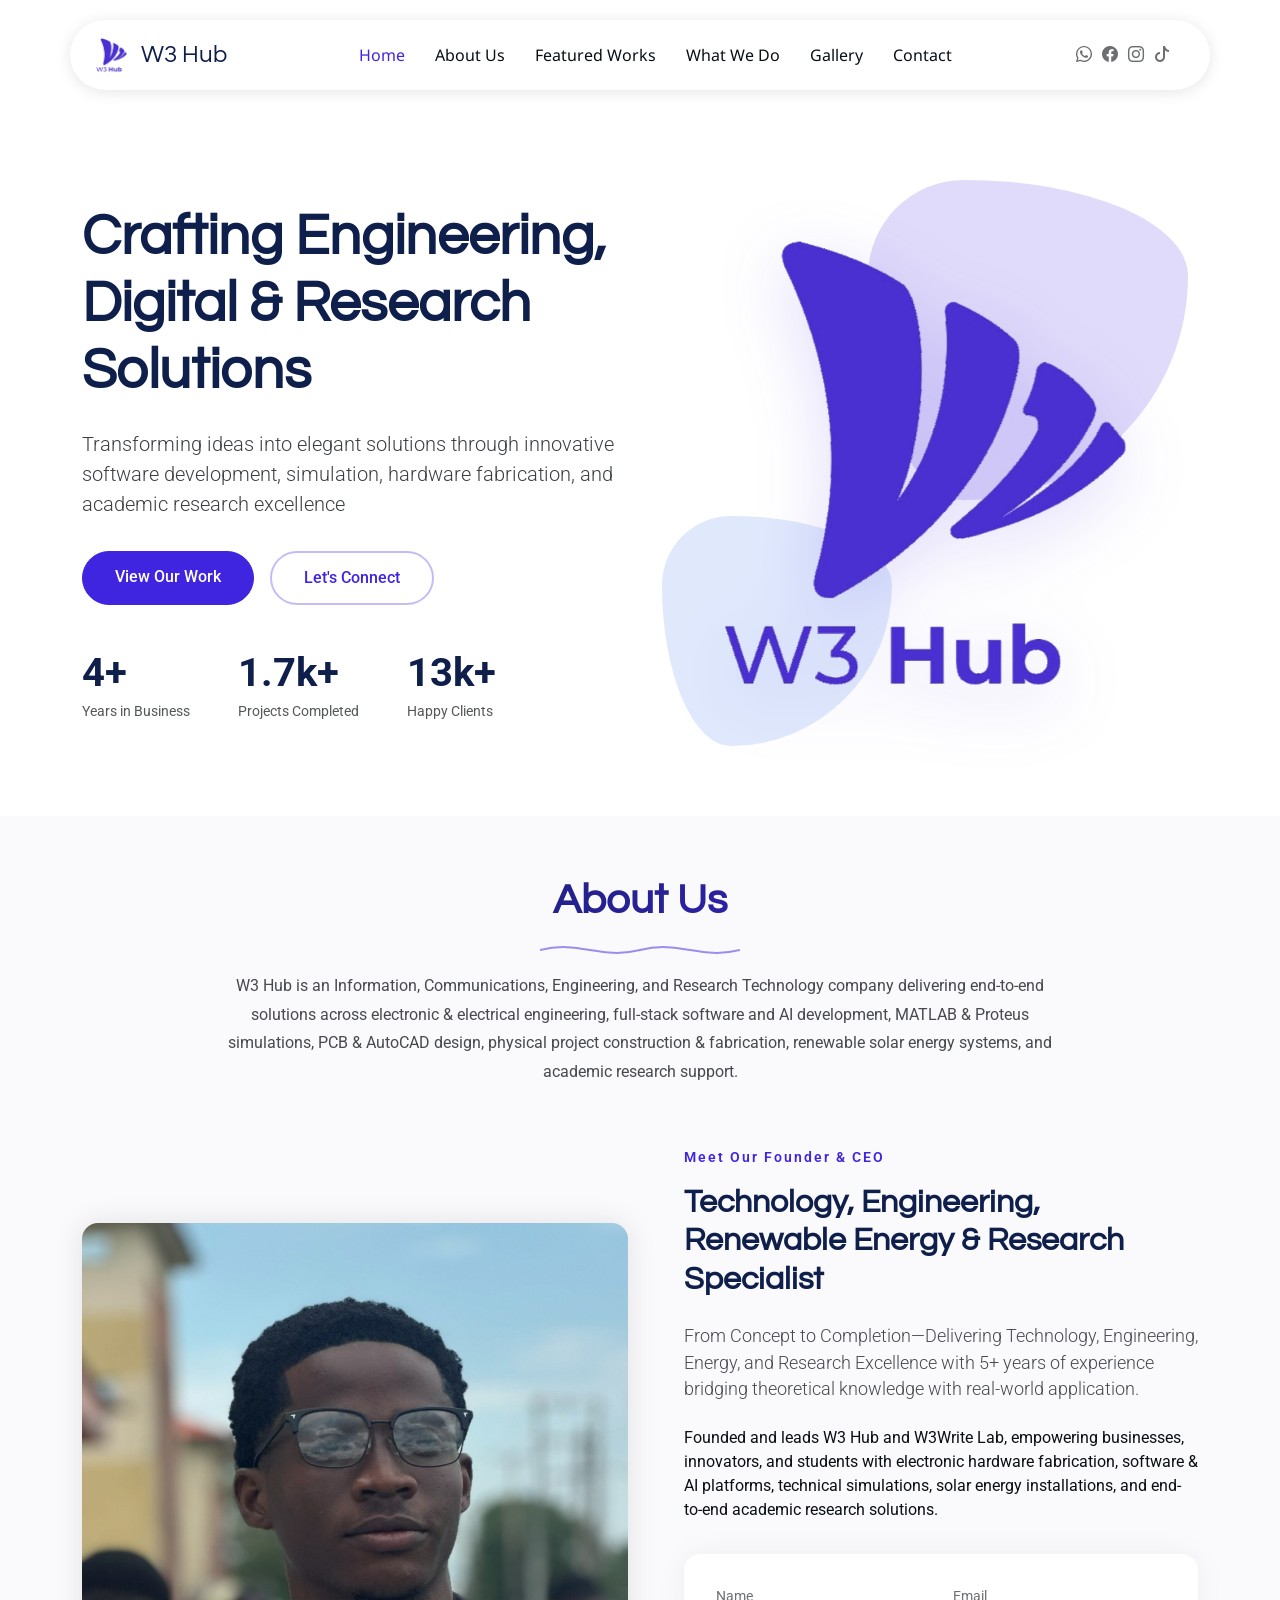
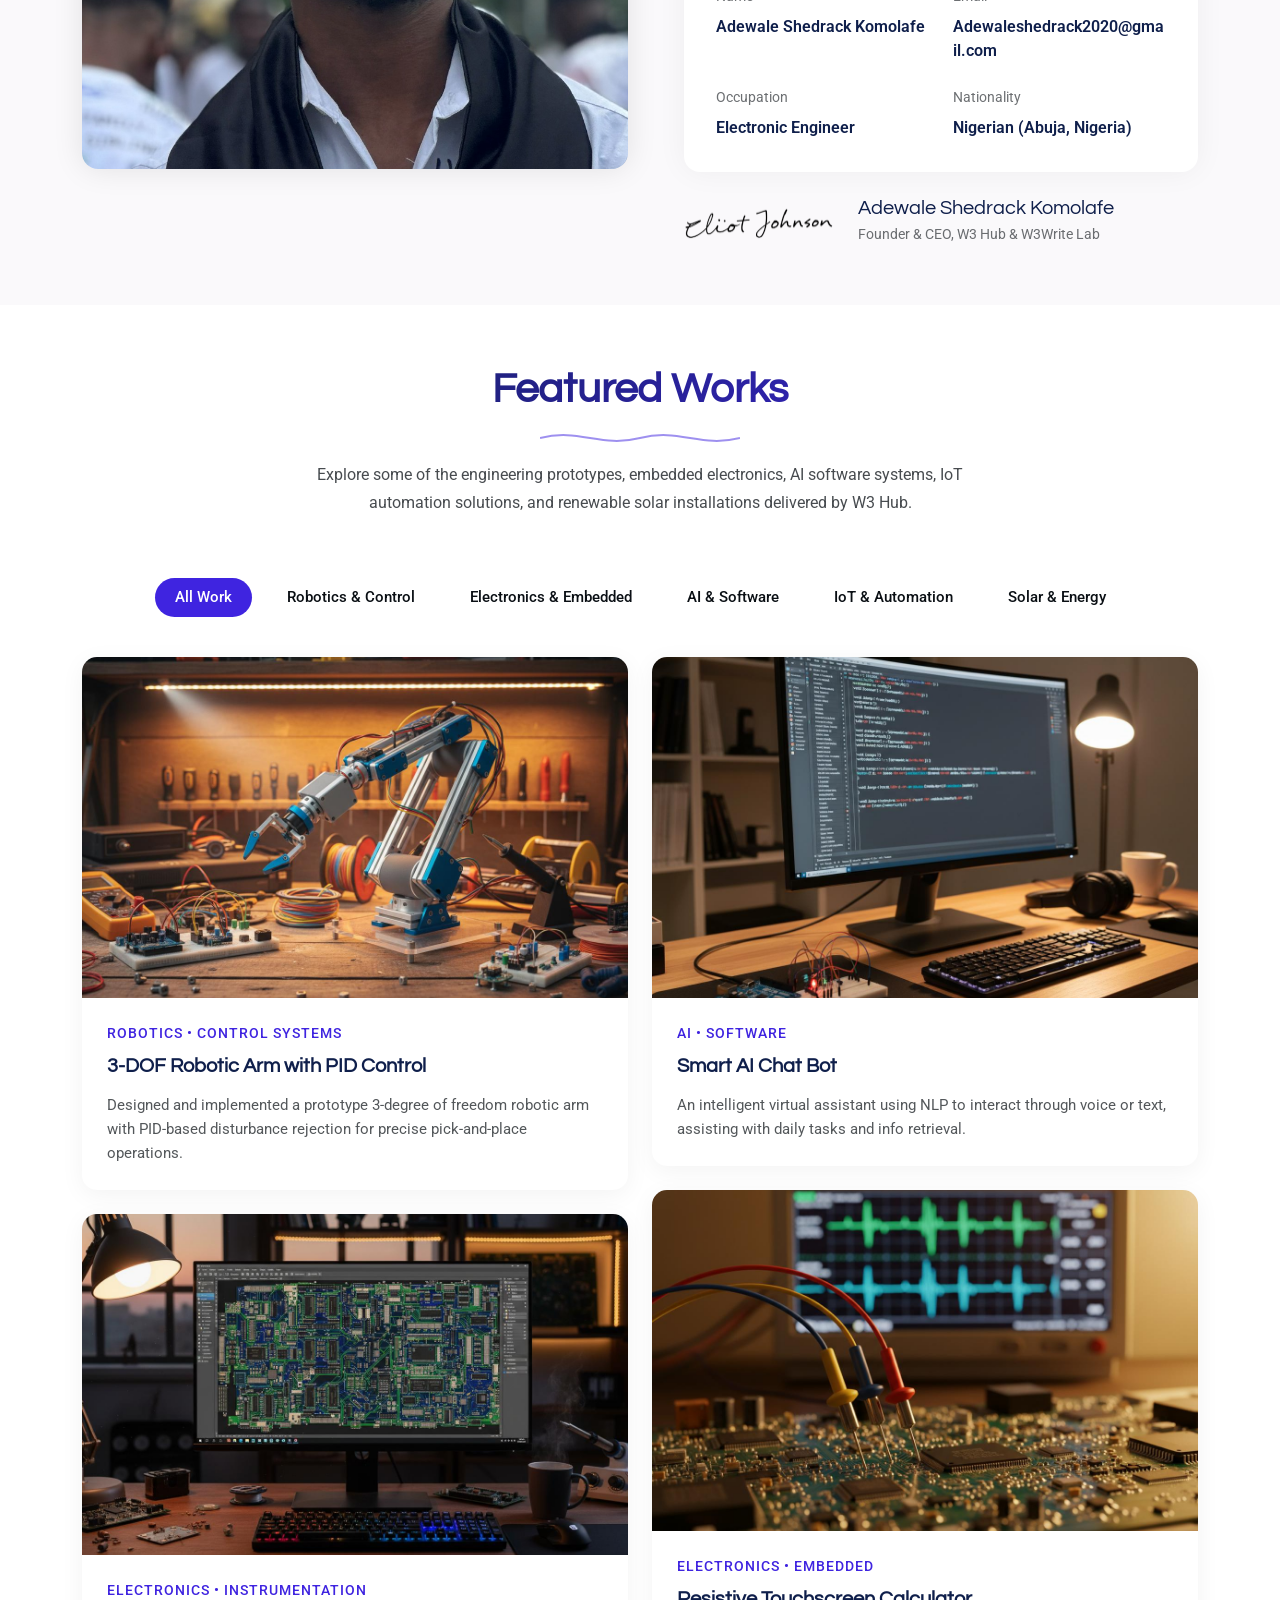
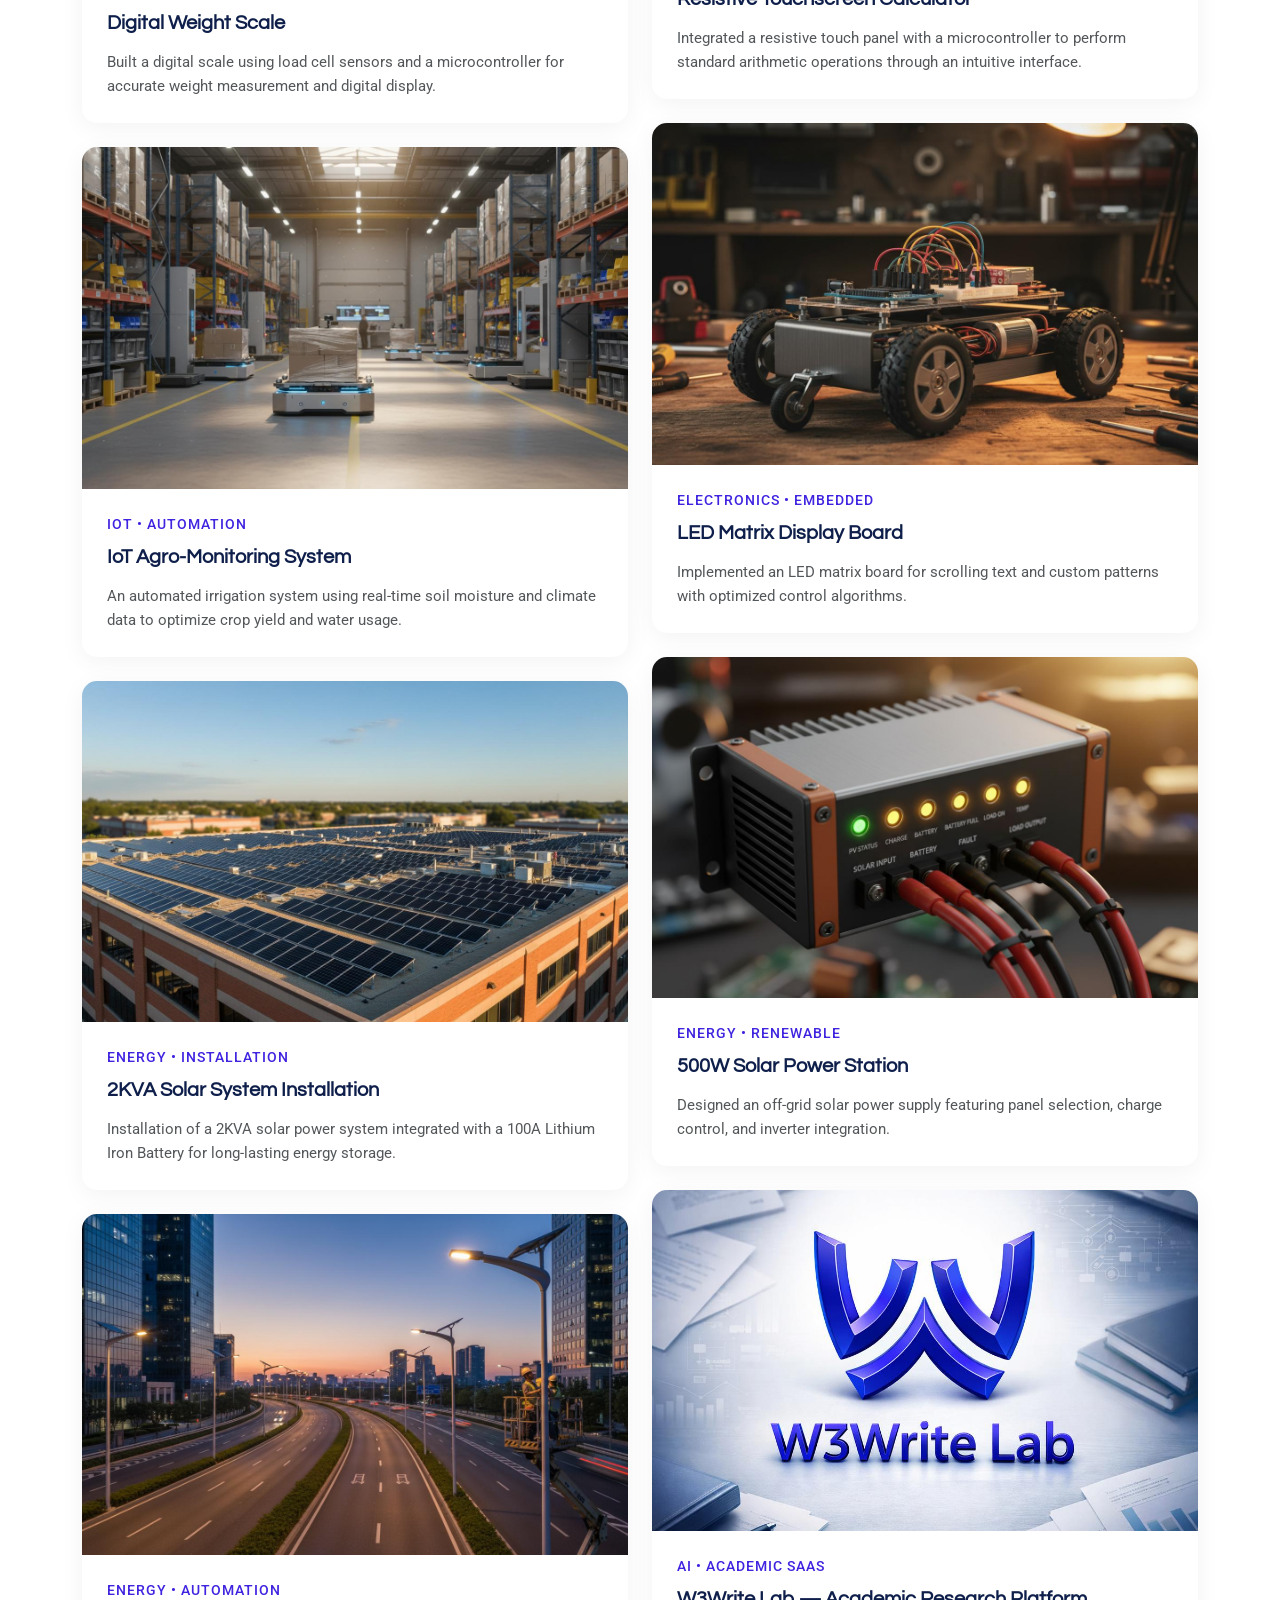
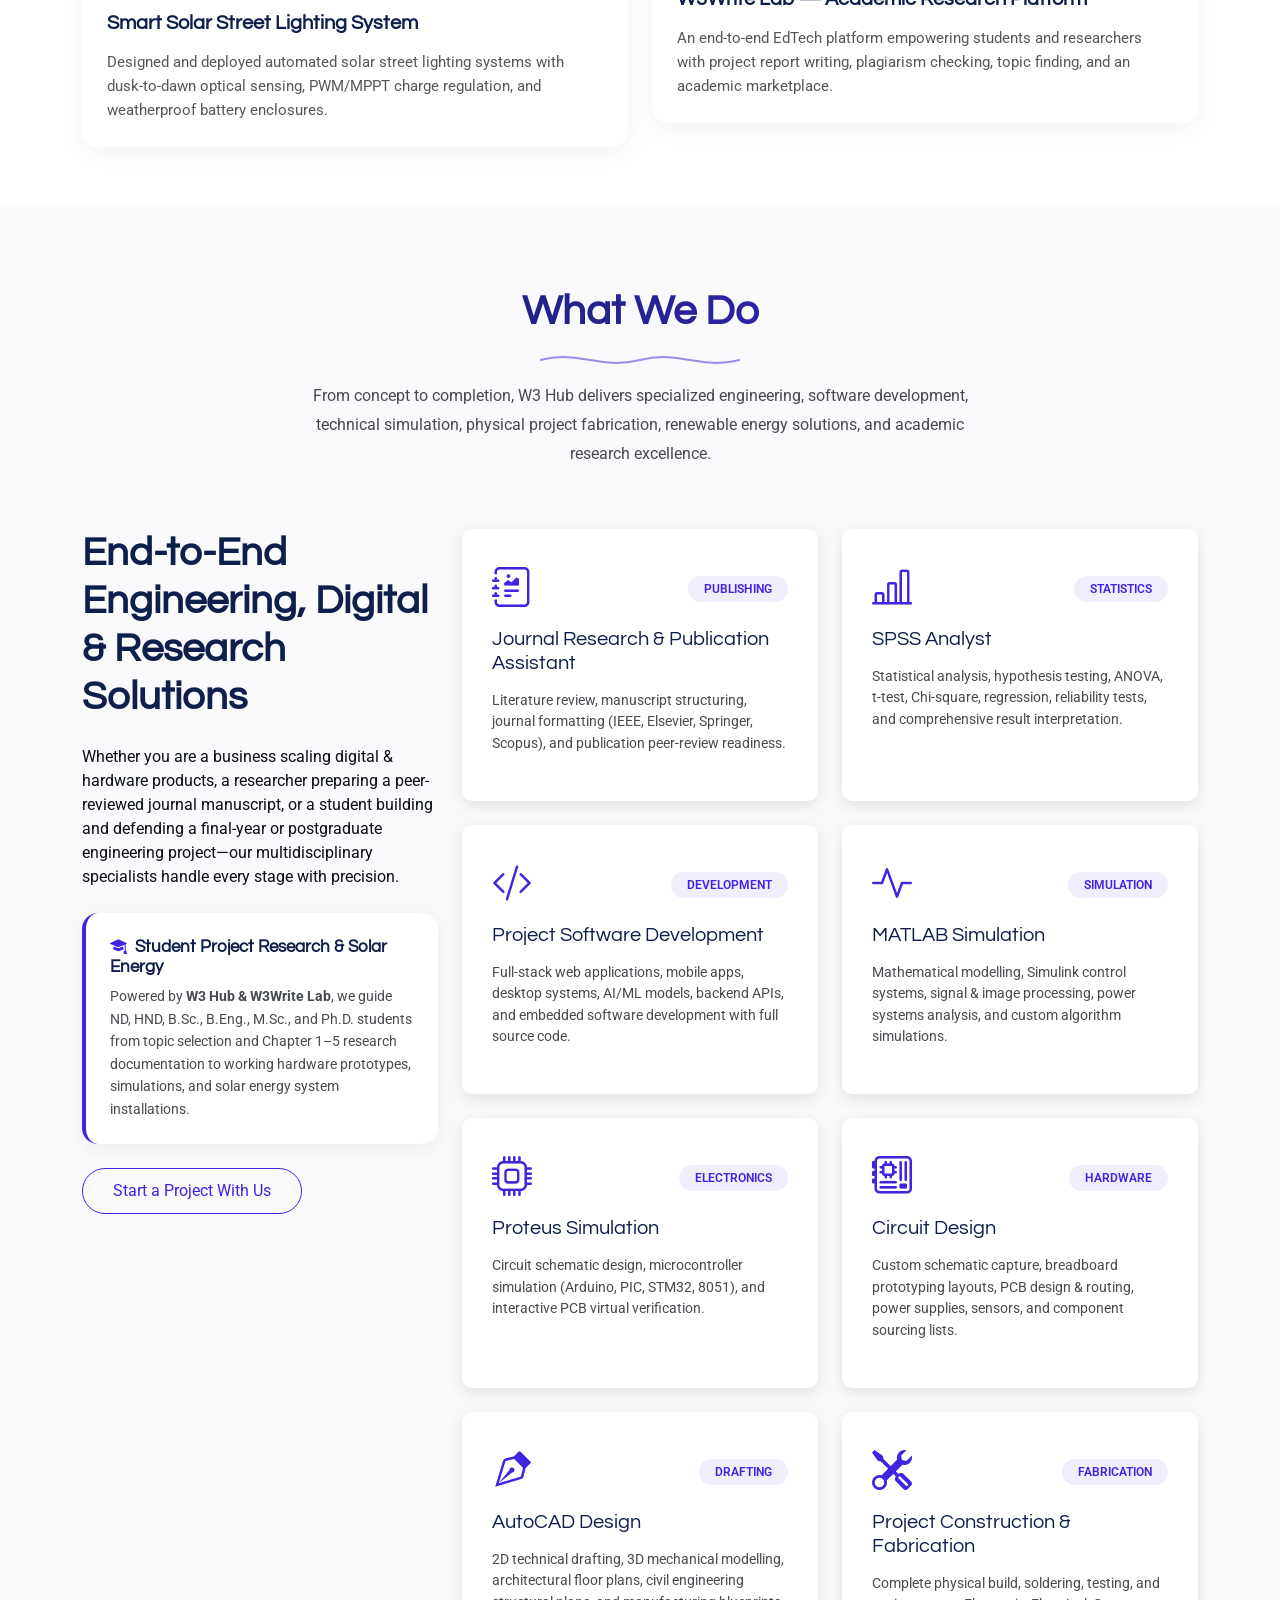
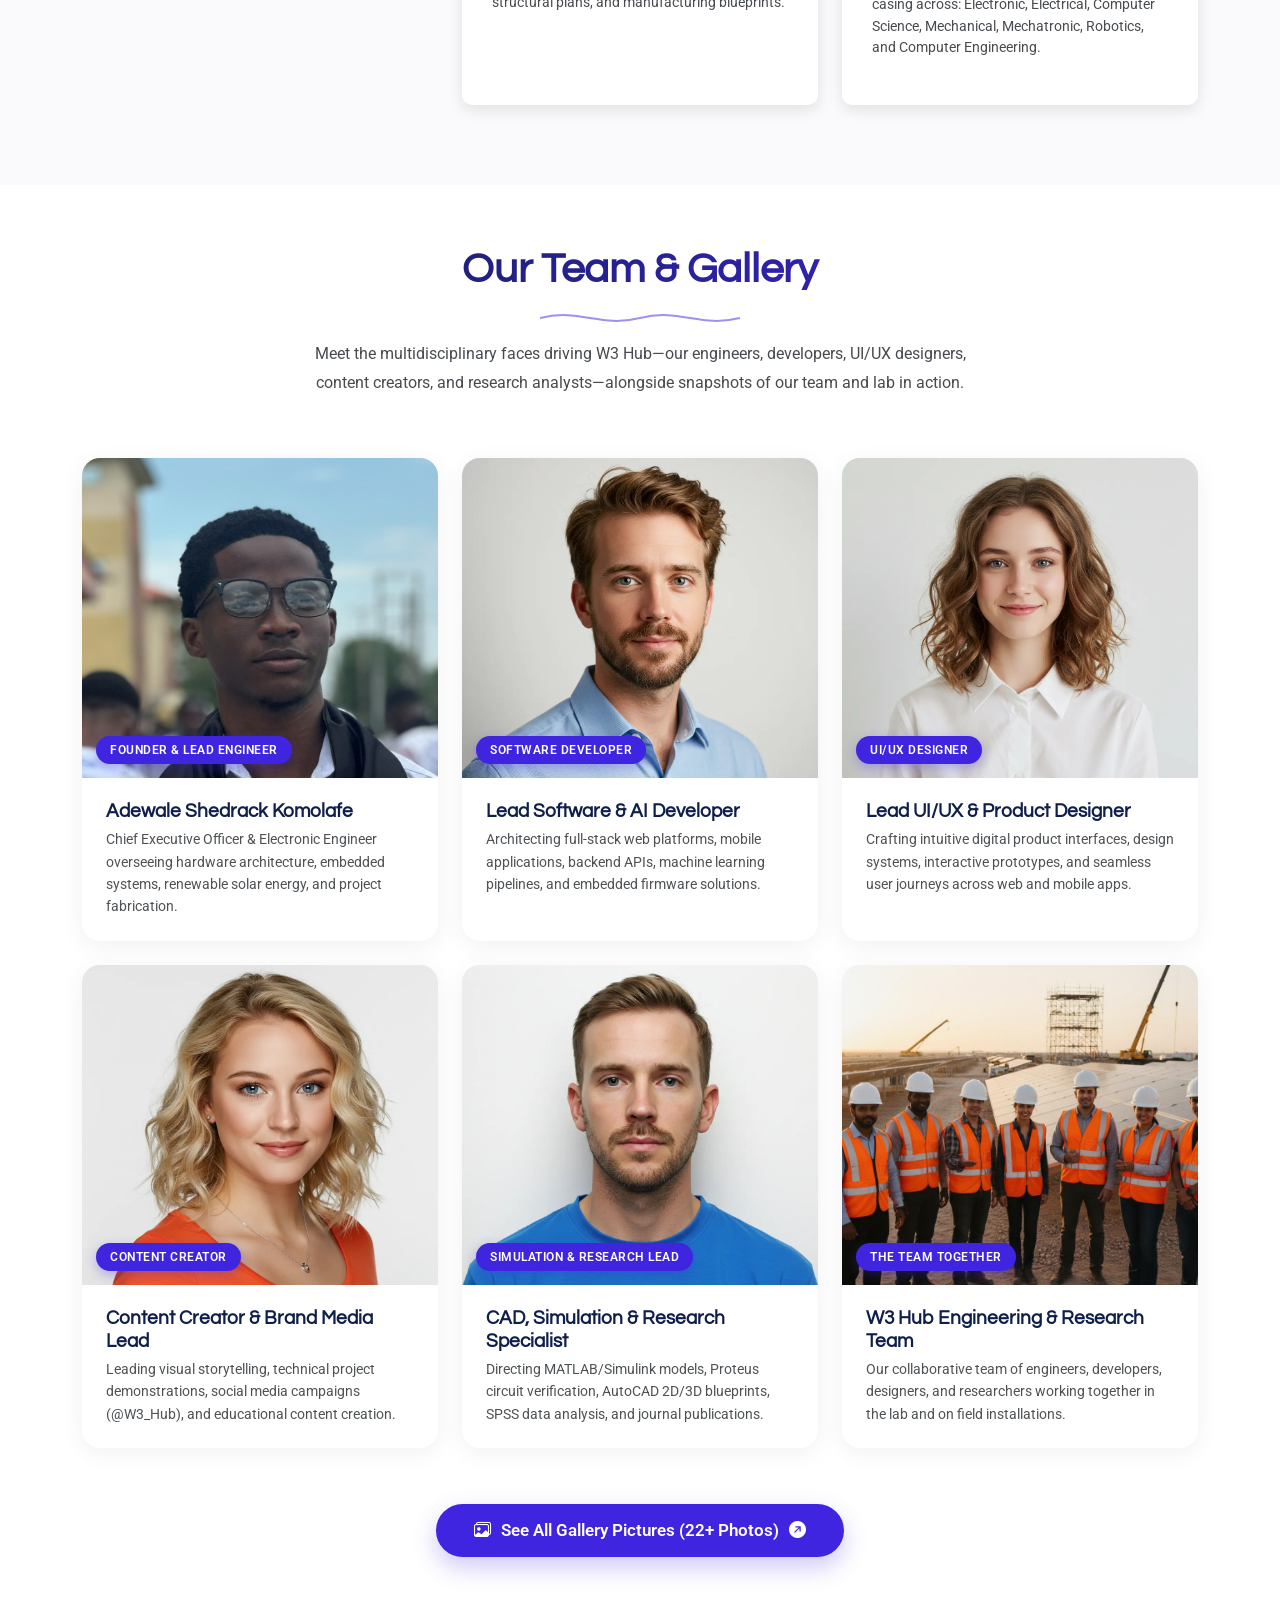
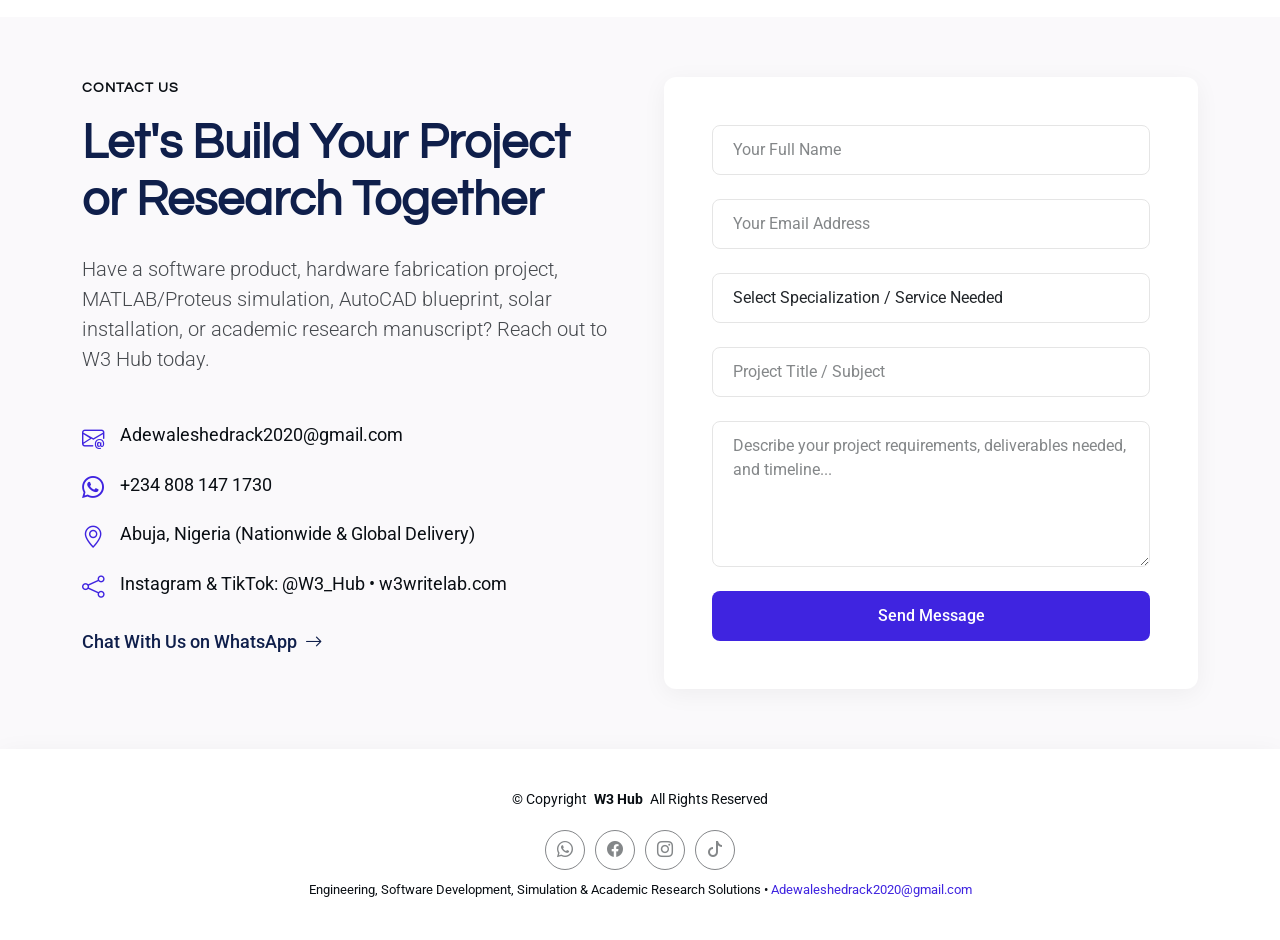
==== index.html @ 8e86bf3a "Initial commit: W3 Hub Business Profile Website" ====
<!DOCTYPE html>
<html lang="en">

<head>
  <meta charset="utf-8">
  <meta content="width=device-width, initial-scale=1.0" name="viewport">
  <title>W3 Hub - Engineering, Software &amp; Research Solutions</title>
  <meta name="description" content="W3 Hub - Transforming ideas into elegant solutions through software development, simulation, circuit &amp; CAD design, project fabrication, and academic research.">
  <meta name="keywords" content="W3 Hub, Engineering, Software Development, MATLAB, Proteus, Circuit Design, AutoCAD, SPSS, Project Fabrication">

  <!-- Favicons -->
  <link href="assets/img/w3hub-hero-logo.png" rel="icon">
  <link href="assets/img/w3hub-hero-logo.png" rel="apple-touch-icon">

  <!-- Fonts -->
  <link href="https://fonts.googleapis.com" rel="preconnect">
  <link href="https://fonts.gstatic.com" rel="preconnect" crossorigin>
  <link href="https://fonts.googleapis.com/css2?family=Roboto:ital,wght@0,100;0,300;0,400;0,500;0,700;0,900;1,100;1,300;1,400;1,500;1,700;1,900&family=Noto+Sans:ital,wght@0,100;0,200;0,300;0,400;0,500;0,600;0,700;0,800;0,900;1,100;1,200;1,300;1,400;1,500;1,600;1,700;1,800;1,900&family=Questrial:wght@400&display=swap" rel="stylesheet">

  <!-- Vendor CSS Files -->
  <link href="assets/vendor/bootstrap/css/bootstrap.min.css" rel="stylesheet">
  <link href="assets/vendor/bootstrap-icons/bootstrap-icons.css" rel="stylesheet">
  <link href="assets/vendor/aos/aos.css" rel="stylesheet">
  <link href="assets/vendor/glightbox/css/glightbox.min.css" rel="stylesheet">
  <link href="assets/vendor/swiper/swiper-bundle.min.css" rel="stylesheet">

  <!-- Main CSS File -->
  <link href="assets/css/main.css" rel="stylesheet">

  <!-- =======================================================
  * Template Name: EasyFolio
  * Template URL: https://bootstrapmade.com/easyfolio-bootstrap-portfolio-template/
  * Updated: Nov 20 2026 with Bootstrap v5.3.9
  * Author: BootstrapMade.com
  * License: https://bootstrapmade.com/license/
  ======================================================== -->
</head>

<body class="index-page">

  <header id="header" class="header d-flex align-items-center sticky-top">
    <div class="header-container container-fluid container-xl position-relative d-flex align-items-center justify-content-between">

      <a href="index.html" class="logo d-flex align-items-center me-auto me-xl-0">
        <img src="assets/img/w3hub-hero-logo.png" alt="W3 Hub Logo">
        <h1 class="sitename">W3 Hub</h1>
      </a>

      <nav id="navmenu" class="navmenu">
        <ul>
          <li><a href="#hero" class="active">Home</a></li>
          <li><a href="#about">About Us</a></li>
          <li><a href="#portfolio">Featured Works</a></li>
          <li><a href="#services">What We Do</a></li>
          <li><a href="#gallery">Gallery</a></li>
          <li><a href="#contact">Contact</a></li>
        </ul>
        <i class="mobile-nav-toggle d-xl-none bi bi-list"></i>
      </nav>

      <div class="header-social-links">
        <a href="https://wa.me/2348081471730" target="_blank" class="twitter" title="WhatsApp"><i class="bi bi-whatsapp"></i></a>
        <a href="#" class="facebook" title="Facebook"><i class="bi bi-facebook"></i></a>
        <a href="https://instagram.com/W3_Hub" target="_blank" class="instagram" title="Instagram"><i class="bi bi-instagram"></i></a>
        <a href="https://tiktok.com/@W3_Hub" target="_blank" class="linkedin" title="TikTok"><i class="bi bi-tiktok"></i></a>
      </div>

    </div>
  </header>

  <main class="main">

    <!-- Hero Section -->
    <section id="hero" class="hero section">

      <div class="container" data-aos="fade-up" data-aos-delay="100">

        <div class="row align-items-center content">
          <div class="col-lg-6" data-aos="fade-up" data-aos-delay="200">
            <h2>Crafting Engineering, Digital &amp; Research Solutions</h2>
            <p class="lead">Transforming ideas into elegant solutions through innovative software development, simulation, hardware fabrication, and academic research excellence</p>
            <div class="cta-buttons" data-aos="fade-up" data-aos-delay="300">
              <a href="#portfolio" class="btn btn-primary">View Our Work</a>
              <a href="#contact" class="btn btn-outline">Let's Connect</a>
            </div>
            <div class="hero-stats" data-aos="fade-up" data-aos-delay="400">
              <div class="stat-item">
                <span class="stat-number">4+</span>
                <span class="stat-label">Years in Business</span>
              </div>
              <div class="stat-item">
                <span class="stat-number">1.7k+</span>
                <span class="stat-label">Projects Completed</span>
              </div>
              <div class="stat-item">
                <span class="stat-number">13k+</span>
                <span class="stat-label">Happy Clients</span>
              </div>
            </div>
          </div>
          <div class="col-lg-6">
            <div class="hero-image">
              <img src="assets/img/w3hub-hero-logo.png" alt="W3 Hub Official Logo" class="img-fluid" data-aos="zoom-out" data-aos-delay="300">
              <div class="shape-1"></div>
              <div class="shape-2"></div>
            </div>
          </div>
        </div>

      </div>

    </section><!-- /Hero Section -->

    <!-- About Section -->
    <section id="about" class="about section light-background">

      <!-- Section Title -->
      <div class="container section-title" data-aos="fade-up">
        <h2>About Us</h2>
        <div class="title-shape">
          <svg viewBox="0 0 200 20" xmlns="http://www.w3.org/2000/svg">
            <path d="M 0,10 C 40,0 60,20 100,10 C 140,0 160,20 200,10" fill="none" stroke="currentColor" stroke-width="2"></path>
          </svg>
        </div>
        <p>W3 Hub is an Information, Communications, Engineering, and Research Technology company delivering end-to-end solutions across electronic &amp; electrical engineering, full-stack software and AI development, MATLAB &amp; Proteus simulations, PCB &amp; AutoCAD design, physical project construction &amp; fabrication, renewable solar energy systems, and academic research support.</p>
      </div><!-- End Section Title -->

      <div class="container" data-aos="fade-up" data-aos-delay="100">

        <div class="row align-items-center">
          <div class="col-lg-6 position-relative" data-aos="fade-right" data-aos-delay="200">
            <div class="about-image">
              <img src="assets/img/profile/founder-ceo.jpg" alt="Adewale Shedrack Komolafe - Founder &amp; CEO of W3 Hub" class="img-fluid rounded-4">
            </div>
          </div>

          <div class="col-lg-6" data-aos="fade-left" data-aos-delay="300">
            <div class="about-content">
              <span class="subtitle">Meet Our Founder &amp; CEO</span>

              <h2>Technology, Engineering, Renewable Energy &amp; Research Specialist</h2>

              <p class="lead mb-4">From Concept to Completion—Delivering Technology, Engineering, Energy, and Research Excellence with 5+ years of experience bridging theoretical knowledge with real-world application.</p>

              <p class="mb-4">Founded and leads W3 Hub and W3Write Lab, empowering businesses, innovators, and students with electronic hardware fabrication, software &amp; AI platforms, technical simulations, solar energy installations, and end-to-end academic research solutions.</p>

              <div class="personal-info">
                <div class="row g-4">
                  <div class="col-6">
                    <div class="info-item">
                      <span class="label">Name</span>
                      <span class="value">Adewale Shedrack Komolafe</span>
                    </div>
                  </div>

                  <div class="col-6">
                    <div class="info-item">
                      <span class="label">Email</span>
                      <span class="value">Adewaleshedrack2020@gmail.com</span>
                    </div>
                  </div>

                  <div class="col-6">
                    <div class="info-item">
                      <span class="label">Occupation</span>
                      <span class="value">Electronic Engineer</span>
                    </div>
                  </div>

                  <div class="col-6">
                    <div class="info-item">
                      <span class="label">Nationality</span>
                      <span class="value">Nigerian (Abuja, Nigeria)</span>
                    </div>
                  </div>
                </div>
              </div>

              <div class="signature mt-4">
                <div class="signature-image">
                  <img src="assets/img/misc/signature-1.webp" alt="Founder Signature" class="img-fluid">
                </div>
                <div class="signature-info">
                  <h4>Adewale Shedrack Komolafe</h4>
                  <p>Founder &amp; CEO, W3 Hub &amp; W3Write Lab</p>
                </div>
              </div>
            </div>
          </div>
        </div>

      </div>

    </section><!-- /About Section -->

    <!-- Portfolio / Featured Works Section -->
    <section id="portfolio" class="portfolio section">

      <!-- Section Title -->
      <div class="container section-title" data-aos="fade-up">
        <h2>Featured Works</h2>
        <div class="title-shape">
          <svg viewBox="0 0 200 20" xmlns="http://www.w3.org/2000/svg">
            <path d="M 0,10 C 40,0 60,20 100,10 C 140,0 160,20 200,10" fill="none" stroke="currentColor" stroke-width="2"></path>
          </svg>
        </div>
        <p>Explore some of the engineering prototypes, embedded electronics, AI software systems, IoT automation solutions, and renewable solar installations delivered by W3 Hub.</p>
      </div><!-- End Section Title -->

      <div class="container" data-aos="fade-up" data-aos-delay="100">

        <div class="isotope-layout" data-default-filter="*" data-layout="masonry" data-sort="original-order">

          <div class="portfolio-filters-container" data-aos="fade-up" data-aos-delay="200">
            <ul class="portfolio-filters isotope-filters">
              <li data-filter="*" class="filter-active">All Work</li>
              <li data-filter=".filter-robotics">Robotics &amp; Control</li>
              <li data-filter=".filter-electronics">Electronics &amp; Embedded</li>
              <li data-filter=".filter-software">AI &amp; Software</li>
              <li data-filter=".filter-iot">IoT &amp; Automation</li>
              <li data-filter=".filter-energy">Solar &amp; Energy</li>
            </ul>
          </div>

          <div class="row g-4 isotope-container" data-aos="fade-up" data-aos-delay="300">

            <!-- Project 1: 3-DOF Robotic Arm with PID Control -->
            <div class="col-lg-6 col-md-6 portfolio-item isotope-item filter-robotics">
              <div class="portfolio-card">
                <div class="portfolio-image">
                  <img src="assets/img/portfolio/gallery-robotic-arm.jpg" class="img-fluid" alt="3-DOF Robotic Arm with PID Control" loading="lazy">
                  <div class="portfolio-overlay">
                    <div class="portfolio-actions">
                      <a href="#" class="preview-link" onclick="openProjectDetailModal(1); return false;" title="View Project Details"><i class="bi bi-eye"></i></a>
                      <a href="#" class="details-link" onclick="openProjectDetailModal(1); return false;" title="Read Full Breakdown"><i class="bi bi-arrow-right"></i></a>
                    </div>
                  </div>
                </div>
                <div class="portfolio-content">
                  <span class="category">Robotics • Control Systems</span>
                  <h3 style="cursor: pointer;" onclick="openProjectDetailModal(1)">3-DOF Robotic Arm with PID Control</h3>
                  <p>Designed and implemented a prototype 3-degree of freedom robotic arm with PID-based disturbance rejection for precise pick-and-place operations.</p>
                </div>
              </div>
            </div><!-- End Portfolio Item -->

            <!-- Project 2: Smart AI Chat Bot -->
            <div class="col-lg-6 col-md-6 portfolio-item isotope-item filter-software">
              <div class="portfolio-card">
                <div class="portfolio-image">
                  <img src="assets/img/portfolio/gallery-code-ide.jpg" class="img-fluid" alt="Smart AI Chat Bot" loading="lazy">
                  <div class="portfolio-overlay">
                    <div class="portfolio-actions">
                      <a href="#" class="preview-link" onclick="openProjectDetailModal(2); return false;" title="View Project Details"><i class="bi bi-eye"></i></a>
                      <a href="#" class="details-link" onclick="openProjectDetailModal(2); return false;" title="Read Full Breakdown"><i class="bi bi-arrow-right"></i></a>
                    </div>
                  </div>
                </div>
                <div class="portfolio-content">
                  <span class="category">AI • Software</span>
                  <h3 style="cursor: pointer;" onclick="openProjectDetailModal(2)">Smart AI Chat Bot</h3>
                  <p>An intelligent virtual assistant using NLP to interact through voice or text, assisting with daily tasks and info retrieval.</p>
                </div>
              </div>
            </div><!-- End Portfolio Item -->

            <!-- Project 3: Resistive Touchscreen Calculator -->
            <div class="col-lg-6 col-md-6 portfolio-item isotope-item filter-electronics">
              <div class="portfolio-card">
                <div class="portfolio-image">
                  <img src="assets/img/portfolio/gallery-circuit-oscilloscope.jpg" class="img-fluid" alt="Resistive Touchscreen Calculator" loading="lazy">
                  <div class="portfolio-overlay">
                    <div class="portfolio-actions">
                      <a href="#" class="preview-link" onclick="openProjectDetailModal(3); return false;" title="View Project Details"><i class="bi bi-eye"></i></a>
                      <a href="#" class="details-link" onclick="openProjectDetailModal(3); return false;" title="Read Full Breakdown"><i class="bi bi-arrow-right"></i></a>
                    </div>
                  </div>
                </div>
                <div class="portfolio-content">
                  <span class="category">Electronics • Embedded</span>
                  <h3 style="cursor: pointer;" onclick="openProjectDetailModal(3)">Resistive Touchscreen Calculator</h3>
                  <p>Integrated a resistive touch panel with a microcontroller to perform standard arithmetic operations through an intuitive interface.</p>
                </div>
              </div>
            </div><!-- End Portfolio Item -->

            <!-- Project 4: Digital Weight Scale -->
            <div class="col-lg-6 col-md-6 portfolio-item isotope-item filter-electronics">
              <div class="portfolio-card">
                <div class="portfolio-image">
                  <img src="assets/img/portfolio/gallery-pcb-design.jpg" class="img-fluid" alt="Digital Weight Scale" loading="lazy">
                  <div class="portfolio-overlay">
                    <div class="portfolio-actions">
                      <a href="#" class="preview-link" onclick="openProjectDetailModal(4); return false;" title="View Project Details"><i class="bi bi-eye"></i></a>
                      <a href="#" class="details-link" onclick="openProjectDetailModal(4); return false;" title="Read Full Breakdown"><i class="bi bi-arrow-right"></i></a>
                    </div>
                  </div>
                </div>
                <div class="portfolio-content">
                  <span class="category">Electronics • Instrumentation</span>
                  <h3 style="cursor: pointer;" onclick="openProjectDetailModal(4)">Digital Weight Scale</h3>
                  <p>Built a digital scale using load cell sensors and a microcontroller for accurate weight measurement and digital display.</p>
                </div>
              </div>
            </div><!-- End Portfolio Item -->

            <!-- Project 5: LED Matrix Display Board -->
            <div class="col-lg-6 col-md-6 portfolio-item isotope-item filter-electronics">
              <div class="portfolio-card">
                <div class="portfolio-image">
                  <img src="assets/img/portfolio/gallery-robot-chassis.jpg" class="img-fluid" alt="LED Matrix Display Board" loading="lazy">
                  <div class="portfolio-overlay">
                    <div class="portfolio-actions">
                      <a href="#" class="preview-link" onclick="openProjectDetailModal(5); return false;" title="View Project Details"><i class="bi bi-eye"></i></a>
                      <a href="#" class="details-link" onclick="openProjectDetailModal(5); return false;" title="Read Full Breakdown"><i class="bi bi-arrow-right"></i></a>
                    </div>
                  </div>
                </div>
                <div class="portfolio-content">
                  <span class="category">Electronics • Embedded</span>
                  <h3 style="cursor: pointer;" onclick="openProjectDetailModal(5)">LED Matrix Display Board</h3>
                  <p>Implemented an LED matrix board for scrolling text and custom patterns with optimized control algorithms.</p>
                </div>
              </div>
            </div><!-- End Portfolio Item -->

            <!-- Project 6: IoT Agro-Monitoring System -->
            <div class="col-lg-6 col-md-6 portfolio-item isotope-item filter-iot">
              <div class="portfolio-card">
                <div class="portfolio-image">
                  <img src="assets/img/portfolio/gallery-amr-warehouse.jpg" class="img-fluid" alt="IoT Agro-Monitoring System" loading="lazy">
                  <div class="portfolio-overlay">
                    <div class="portfolio-actions">
                      <a href="#" class="preview-link" onclick="openProjectDetailModal(6); return false;" title="View Project Details"><i class="bi bi-eye"></i></a>
                      <a href="#" class="details-link" onclick="openProjectDetailModal(6); return false;" title="Read Full Breakdown"><i class="bi bi-arrow-right"></i></a>
                    </div>
                  </div>
                </div>
                <div class="portfolio-content">
                  <span class="category">IoT • Automation</span>
                  <h3 style="cursor: pointer;" onclick="openProjectDetailModal(6)">IoT Agro-Monitoring System</h3>
                  <p>An automated irrigation system using real-time soil moisture and climate data to optimize crop yield and water usage.</p>
                </div>
              </div>
            </div><!-- End Portfolio Item -->

            <!-- Project 7: 500W Solar Power Station -->
            <div class="col-lg-6 col-md-6 portfolio-item isotope-item filter-energy">
              <div class="portfolio-card">
                <div class="portfolio-image">
                  <img src="assets/img/portfolio/gallery-mppt-controller.jpg" class="img-fluid" alt="500W Solar Power Station" loading="lazy">
                  <div class="portfolio-overlay">
                    <div class="portfolio-actions">
                      <a href="#" class="preview-link" onclick="openProjectDetailModal(7); return false;" title="View Project Details"><i class="bi bi-eye"></i></a>
                      <a href="#" class="details-link" onclick="openProjectDetailModal(7); return false;" title="Read Full Breakdown"><i class="bi bi-arrow-right"></i></a>
                    </div>
                  </div>
                </div>
                <div class="portfolio-content">
                  <span class="category">Energy • Renewable</span>
                  <h3 style="cursor: pointer;" onclick="openProjectDetailModal(7)">500W Solar Power Station</h3>
                  <p>Designed an off-grid solar power supply featuring panel selection, charge control, and inverter integration.</p>
                </div>
              </div>
            </div><!-- End Portfolio Item -->

            <!-- Project 8: 2KVA Solar System Installation -->
            <div class="col-lg-6 col-md-6 portfolio-item isotope-item filter-energy">
              <div class="portfolio-card">
                <div class="portfolio-image">
                  <img src="assets/img/portfolio/gallery-solar-rooftop.jpg" class="img-fluid" alt="2KVA Solar System Installation" loading="lazy">
                  <div class="portfolio-overlay">
                    <div class="portfolio-actions">
                      <a href="#" class="preview-link" onclick="openProjectDetailModal(8); return false;" title="View Project Details"><i class="bi bi-eye"></i></a>
                      <a href="#" class="details-link" onclick="openProjectDetailModal(8); return false;" title="Read Full Breakdown"><i class="bi bi-arrow-right"></i></a>
                    </div>
                  </div>
                </div>
                <div class="portfolio-content">
                  <span class="category">Energy • Installation</span>
                  <h3 style="cursor: pointer;" onclick="openProjectDetailModal(8)">2KVA Solar System Installation</h3>
                  <p>Installation of a 2KVA solar power system integrated with a 100A Lithium Iron Battery for long-lasting energy storage.</p>
                </div>
              </div>
            </div><!-- End Portfolio Item -->

            <!-- Project 9: W3Write Lab — AI Academic Research & Report Platform -->
            <div class="col-lg-6 col-md-6 portfolio-item isotope-item filter-software">
              <div class="portfolio-card">
                <div class="portfolio-image">
                  <img src="assets/img/portfolio/w3writelab-3d.jpeg" class="img-fluid" alt="W3Write Lab Academic Research Platform" loading="lazy">
                  <div class="portfolio-overlay">
                    <div class="portfolio-actions">
                      <a href="#" class="preview-link" onclick="openProjectDetailModal(9); return false;" title="View Project Details"><i class="bi bi-eye"></i></a>
                      <a href="#" class="details-link" onclick="openProjectDetailModal(9); return false;" title="Read Full Breakdown"><i class="bi bi-arrow-right"></i></a>
                    </div>
                  </div>
                </div>
                <div class="portfolio-content">
                  <span class="category">AI • Academic SaaS</span>
                  <h3 style="cursor: pointer;" onclick="openProjectDetailModal(9)">W3Write Lab — Academic Research Platform</h3>
                  <p>An end-to-end EdTech platform empowering students and researchers with project report writing, plagiarism checking, topic finding, and an academic marketplace.</p>
                </div>
              </div>
            </div><!-- End Portfolio Item -->

            <!-- Project 10: Smart Automated Solar Street Lighting & Control System -->
            <div class="col-lg-6 col-md-6 portfolio-item isotope-item filter-energy filter-iot">
              <div class="portfolio-card">
                <div class="portfolio-image">
                  <img src="assets/img/portfolio/gallery-street-light.jpg" class="img-fluid" alt="Smart Solar Street Lighting System" loading="lazy">
                  <div class="portfolio-overlay">
                    <div class="portfolio-actions">
                      <a href="#" class="preview-link" onclick="openProjectDetailModal(10); return false;" title="View Project Details"><i class="bi bi-eye"></i></a>
                      <a href="#" class="details-link" onclick="openProjectDetailModal(10); return false;" title="Read Full Breakdown"><i class="bi bi-arrow-right"></i></a>
                    </div>
                  </div>
                </div>
                <div class="portfolio-content">
                  <span class="category">Energy • Automation</span>
                  <h3 style="cursor: pointer;" onclick="openProjectDetailModal(10)">Smart Solar Street Lighting System</h3>
                  <p>Designed and deployed automated solar street lighting systems with dusk-to-dawn optical sensing, PWM/MPPT charge regulation, and weatherproof battery enclosures.</p>
                </div>
              </div>
            </div><!-- End Portfolio Item -->

          </div><!-- End Portfolio Container -->

        </div>

      </div>

    </section><!-- /Portfolio Section -->

    <!-- What We Do / Services Section -->
    <section id="services" class="services section light-background">

      <!-- Section Title -->
      <div class="container section-title" data-aos="fade-up">
        <h2>What We Do</h2>
        <div class="title-shape">
          <svg viewBox="0 0 200 20" xmlns="http://www.w3.org/2000/svg">
            <path d="M 0,10 C 40,0 60,20 100,10 C 140,0 160,20 200,10" fill="none" stroke="currentColor" stroke-width="2"></path>
          </svg>
        </div>
        <p>From concept to completion, W3 Hub delivers specialized engineering, software development, technical simulation, physical project fabrication, renewable energy solutions, and academic research excellence.</p>
      </div><!-- End Section Title -->

      <div class="container" data-aos="fade-up" data-aos-delay="100">

        <div class="row align-items-start">
          <div class="col-lg-4 mb-5 mb-lg-0" data-aos="fade-right" data-aos-delay="150">
            <h2 class="fw-bold mb-4 servies-title">End-to-End Engineering, Digital &amp; Research Solutions</h2>
            <p class="mb-4">Whether you are a business scaling digital &amp; hardware products, a researcher preparing a peer-reviewed journal manuscript, or a student building and defending a final-year or postgraduate engineering project—our multidisciplinary specialists handle every stage with precision.</p>

            <div class="p-4 rounded-4 mb-4" style="background-color: var(--surface-color); box-shadow: 0 5px 20px rgba(0, 0, 0, 0.06); border-left: 4px solid var(--accent-color);">
              <h5 class="fw-bold mb-2" style="color: var(--heading-color); font-size: 1.05rem;">
                <i class="bi bi-mortarboard-fill me-2" style="color: var(--accent-color);"></i>Student Project Research &amp; Solar Energy
              </h5>
              <p class="mb-0" style="font-size: 0.88rem; color: color-mix(in srgb, var(--default-color), transparent 25%); line-height: 1.6;">
                Powered by <strong>W3 Hub &amp; W3Write Lab</strong>, we guide ND, HND, B.Sc., B.Eng., M.Sc., and Ph.D. students from topic selection and Chapter 1–5 research documentation to working hardware prototypes, simulations, and solar energy system installations.
              </p>
            </div>

            <a href="#contact" class="btn btn-outline-primary">Start a Project With Us</a>
          </div>

          <div class="col-lg-8">
            <div class="row g-4">

              <!-- 1. Journal Research & Publication Assistant -->
              <div class="col-md-6" data-aos="fade-up" data-aos-delay="150">
                <div class="service-item">
                  <div class="d-flex align-items-center justify-content-between mb-2">
                    <i class="bi bi-journal-richtext icon mb-0"></i>
                    <span class="px-3 py-1 rounded-pill fw-semibold" style="background: rgba(63, 36, 224, 0.08); color: var(--accent-color); font-size: 0.75rem; text-transform: uppercase;">Publishing</span>
                  </div>
                  <h3><a href="#contact">Journal Research &amp; Publication Assistant</a></h3>
                  <p>Literature review, manuscript structuring, journal formatting (IEEE, Elsevier, Springer, Scopus), and publication peer-review readiness.</p>
                </div>
              </div><!-- End Service Item -->

              <!-- 2. SPSS Analyst -->
              <div class="col-md-6" data-aos="fade-up" data-aos-delay="200">
                <div class="service-item">
                  <div class="d-flex align-items-center justify-content-between mb-2">
                    <i class="bi bi-bar-chart-line icon mb-0"></i>
                    <span class="px-3 py-1 rounded-pill fw-semibold" style="background: rgba(63, 36, 224, 0.08); color: var(--accent-color); font-size: 0.75rem; text-transform: uppercase;">Statistics</span>
                  </div>
                  <h3><a href="#contact">SPSS Analyst</a></h3>
                  <p>Statistical analysis, hypothesis testing, ANOVA, t-test, Chi-square, regression, reliability tests, and comprehensive result interpretation.</p>
                </div>
              </div><!-- End Service Item -->

              <!-- 3. Project Software Development -->
              <div class="col-md-6" data-aos="fade-up" data-aos-delay="250">
                <div class="service-item">
                  <div class="d-flex align-items-center justify-content-between mb-2">
                    <i class="bi bi-code-slash icon mb-0"></i>
                    <span class="px-3 py-1 rounded-pill fw-semibold" style="background: rgba(63, 36, 224, 0.08); color: var(--accent-color); font-size: 0.75rem; text-transform: uppercase;">Development</span>
                  </div>
                  <h3><a href="#contact">Project Software Development</a></h3>
                  <p>Full-stack web applications, mobile apps, desktop systems, AI/ML models, backend APIs, and embedded software development with full source code.</p>
                </div>
              </div><!-- End Service Item -->

              <!-- 4. MATLAB Simulation -->
              <div class="col-md-6" data-aos="fade-up" data-aos-delay="300">
                <div class="service-item">
                  <div class="d-flex align-items-center justify-content-between mb-2">
                    <i class="bi bi-activity icon mb-0"></i>
                    <span class="px-3 py-1 rounded-pill fw-semibold" style="background: rgba(63, 36, 224, 0.08); color: var(--accent-color); font-size: 0.75rem; text-transform: uppercase;">Simulation</span>
                  </div>
                  <h3><a href="#contact">MATLAB Simulation</a></h3>
                  <p>Mathematical modelling, Simulink control systems, signal &amp; image processing, power systems analysis, and custom algorithm simulations.</p>
                </div>
              </div><!-- End Service Item -->

              <!-- 5. Proteus Simulation -->
              <div class="col-md-6" data-aos="fade-up" data-aos-delay="350">
                <div class="service-item">
                  <div class="d-flex align-items-center justify-content-between mb-2">
                    <i class="bi bi-cpu icon mb-0"></i>
                    <span class="px-3 py-1 rounded-pill fw-semibold" style="background: rgba(63, 36, 224, 0.08); color: var(--accent-color); font-size: 0.75rem; text-transform: uppercase;">Electronics</span>
                  </div>
                  <h3><a href="#contact">Proteus Simulation</a></h3>
                  <p>Circuit schematic design, microcontroller simulation (Arduino, PIC, STM32, 8051), and interactive PCB virtual verification.</p>
                </div>
              </div><!-- End Service Item -->

              <!-- 6. Circuit Design -->
              <div class="col-md-6" data-aos="fade-up" data-aos-delay="400">
                <div class="service-item">
                  <div class="d-flex align-items-center justify-content-between mb-2">
                    <i class="bi bi-motherboard icon mb-0"></i>
                    <span class="px-3 py-1 rounded-pill fw-semibold" style="background: rgba(63, 36, 224, 0.08); color: var(--accent-color); font-size: 0.75rem; text-transform: uppercase;">Hardware</span>
                  </div>
                  <h3><a href="#contact">Circuit Design</a></h3>
                  <p>Custom schematic capture, breadboard prototyping layouts, PCB design &amp; routing, power supplies, sensors, and component sourcing lists.</p>
                </div>
              </div><!-- End Service Item -->

              <!-- 7. AutoCAD Design -->
              <div class="col-md-6" data-aos="fade-up" data-aos-delay="450">
                <div class="service-item">
                  <div class="d-flex align-items-center justify-content-between mb-2">
                    <i class="bi bi-vector-pen icon mb-0"></i>
                    <span class="px-3 py-1 rounded-pill fw-semibold" style="background: rgba(63, 36, 224, 0.08); color: var(--accent-color); font-size: 0.75rem; text-transform: uppercase;">Drafting</span>
                  </div>
                  <h3><a href="#contact">AutoCAD Design</a></h3>
                  <p>2D technical drafting, 3D mechanical modelling, architectural floor plans, civil engineering structural plans, and manufacturing blueprints.</p>
                </div>
              </div><!-- End Service Item -->

              <!-- 8. Project Construction & Fabrication -->
              <div class="col-md-6" data-aos="fade-up" data-aos-delay="500">
                <div class="service-item">
                  <div class="d-flex align-items-center justify-content-between mb-2">
                    <i class="bi bi-tools icon mb-0"></i>
                    <span class="px-3 py-1 rounded-pill fw-semibold" style="background: rgba(63, 36, 224, 0.08); color: var(--accent-color); font-size: 0.75rem; text-transform: uppercase;">Fabrication</span>
                  </div>
                  <h3><a href="#contact">Project Construction &amp; Fabrication</a></h3>
                  <p>Complete physical build, soldering, testing, and casing across: Electronic, Electrical, Computer Science, Mechanical, Mechatronic, Robotics, and Computer Engineering.</p>
                </div>
              </div><!-- End Service Item -->

            </div>
          </div>
        </div>

      </div>

    </section><!-- /What We Do Section -->

    <!-- Gallery & Our Team Section (Second-to-Last Section) -->
    <section id="gallery" class="gallery section">

      <!-- Section Title -->
      <div class="container section-title" data-aos="fade-up">
        <h2>Our Team &amp; Gallery</h2>
        <div class="title-shape">
          <svg viewBox="0 0 200 20" xmlns="http://www.w3.org/2000/svg">
            <path d="M 0,10 C 40,0 60,20 100,10 C 140,0 160,20 200,10" fill="none" stroke="currentColor" stroke-width="2"></path>
          </svg>
        </div>
        <p>Meet the multidisciplinary faces driving W3 Hub—our engineers, developers, UI/UX designers, content creators, and research analysts—alongside snapshots of our team and lab in action.</p>
      </div><!-- End Section Title -->

      <div class="container" data-aos="fade-up" data-aos-delay="100">

        <div class="row g-4">

          <!-- Team Face 1: Founder & Lead Electronic Engineer -->
          <div class="col-lg-4 col-md-6" data-aos="fade-up" data-aos-delay="100">
            <div class="team-gallery-card">
              <div class="team-img-wrap">
                <img src="assets/img/profile/founder-ceo.jpg" alt="Adewale Shedrack Komolafe - Founder &amp; Lead Electronic Engineer" loading="lazy">
                <span class="team-role-badge">Founder &amp; Lead Engineer</span>
              </div>
              <div class="team-card-body">
                <h4>Adewale Shedrack Komolafe</h4>
                <p>Chief Executive Officer &amp; Electronic Engineer overseeing hardware architecture, embedded systems, renewable solar energy, and project fabrication.</p>
              </div>
            </div>
          </div>

          <!-- Team Face 2: Lead Software Developer -->
          <div class="col-lg-4 col-md-6" data-aos="fade-up" data-aos-delay="150">
            <div class="team-gallery-card">
              <div class="team-img-wrap">
                <img src="assets/img/person/person-m-7.webp" alt="Lead Software &amp; Full-Stack Developer" loading="lazy">
                <span class="team-role-badge">Software Developer</span>
              </div>
              <div class="team-card-body">
                <h4>Lead Software &amp; AI Developer</h4>
                <p>Architecting full-stack web platforms, mobile applications, backend APIs, machine learning pipelines, and embedded firmware solutions.</p>
              </div>
            </div>
          </div>

          <!-- Team Face 3: UI/UX Designer -->
          <div class="col-lg-4 col-md-6" data-aos="fade-up" data-aos-delay="200">
            <div class="team-gallery-card">
              <div class="team-img-wrap">
                <img src="assets/img/person/person-f-8.webp" alt="Lead UI/UX &amp; Product Designer" loading="lazy">
                <span class="team-role-badge">UI/UX Designer</span>
              </div>
              <div class="team-card-body">
                <h4>Lead UI/UX &amp; Product Designer</h4>
                <p>Crafting intuitive digital product interfaces, design systems, interactive prototypes, and seamless user journeys across web and mobile apps.</p>
              </div>
            </div>
          </div>

          <!-- Team Face 4: Digital Content Creator -->
          <div class="col-lg-4 col-md-6" data-aos="fade-up" data-aos-delay="250">
            <div class="team-gallery-card">
              <div class="team-img-wrap">
                <img src="assets/img/person/person-f-5.webp" alt="Digital Content Creator &amp; Brand Strategist" loading="lazy">
                <span class="team-role-badge">Content Creator</span>
              </div>
              <div class="team-card-body">
                <h4>Content Creator &amp; Brand Media Lead</h4>
                <p>Leading visual storytelling, technical project demonstrations, social media campaigns (@W3_Hub), and educational content creation.</p>
              </div>
            </div>
          </div>

          <!-- Team Face 5: Simulation, CAD & Research Lead -->
          <div class="col-lg-4 col-md-6" data-aos="fade-up" data-aos-delay="300">
            <div class="team-gallery-card">
              <div class="team-img-wrap">
                <img src="assets/img/person/person-m-9.webp" alt="Simulation, CAD &amp; Academic Research Lead" loading="lazy">
                <span class="team-role-badge">Simulation &amp; Research Lead</span>
              </div>
              <div class="team-card-body">
                <h4>CAD, Simulation &amp; Research Specialist</h4>
                <p>Directing MATLAB/Simulink models, Proteus circuit verification, AutoCAD 2D/3D blueprints, SPSS data analysis, and journal publications.</p>
              </div>
            </div>
          </div>

          <!-- Team Card 6: The W3 Hub Team Together -->
          <div class="col-lg-4 col-md-6" data-aos="fade-up" data-aos-delay="350">
            <div class="team-gallery-card">
              <div class="team-img-wrap">
                <img src="assets/img/portfolio/gallery-field-team.jpg" alt="W3 Hub Team Together on Site" loading="lazy">
                <span class="team-role-badge">The Team Together</span>
              </div>
              <div class="team-card-body">
                <h4>W3 Hub Engineering &amp; Research Team</h4>
                <p>Our collaborative team of engineers, developers, designers, and researchers working together in the lab and on field installations.</p>
              </div>
            </div>
          </div>

        </div>

        <!-- See All Button Opening Full Gallery Modal -->
        <div class="text-center mt-5 pt-2" data-aos="fade-up" data-aos-delay="400">
          <button type="button" class="btn-see-all-gallery" onclick="openFullGalleryModal()">
            <i class="bi bi-images"></i>
            <span>See All Gallery Pictures (22+ Photos)</span>
            <i class="bi bi-arrow-up-right-circle-fill"></i>
          </button>
        </div>

      </div>

    </section><!-- /Gallery & Team Section -->

    <!-- Contact Section -->
    <section id="contact" class="contact section light-background">

      <div class="container" data-aos="fade-up" data-aos-delay="100">

        <div class="row g-5">
          <div class="col-lg-6">
            <div class="content" data-aos="fade-up" data-aos-delay="200">
              <div class="section-category mb-3">Contact Us</div>
              <h2 class="display-5 mb-4">Let's Build Your Project or Research Together</h2>
              <p class="lead mb-4">Have a software product, hardware fabrication project, MATLAB/Proteus simulation, AutoCAD blueprint, solar installation, or academic research manuscript? Reach out to W3 Hub today.</p>

              <div class="contact-info mt-5">
                <div class="info-item d-flex mb-3">
                  <i class="bi bi-envelope-at me-3"></i>
                  <span>Adewaleshedrack2020@gmail.com</span>
                </div>

                <div class="info-item d-flex mb-3">
                  <i class="bi bi-whatsapp me-3"></i>
                  <span>+234 808 147 1730</span>
                </div>

                <div class="info-item d-flex mb-3">
                  <i class="bi bi-geo-alt me-3"></i>
                  <span>Abuja, Nigeria (Nationwide &amp; Global Delivery)</span>
                </div>

                <div class="info-item d-flex mb-4">
                  <i class="bi bi-share me-3"></i>
                  <span>Instagram &amp; TikTok: @W3_Hub • w3writelab.com</span>
                </div>

                <a href="https://wa.me/2348081471730?text=Hello%20W3%20Hub,%20I%20would%20like%20to%20inquire%20about%20a%20project." target="_blank" class="map-link d-inline-flex align-items-center">
                  Chat With Us on WhatsApp
                  <i class="bi bi-arrow-right ms-2"></i>
                </a>
              </div>
            </div>
          </div>

          <div class="col-lg-6">
            <div class="contact-form card" data-aos="fade-up" data-aos-delay="300">
              <div class="card-body p-4 p-lg-5">

                <form id="w3hubContactForm" class="php-email-form">
                  <div class="row gy-4">

                    <div class="col-12">
                      <input type="text" id="contactName" name="name" class="form-control" placeholder="Your Full Name" required="">
                    </div>

                    <div class="col-12">
                      <input type="email" id="contactEmail" class="form-control" name="email" placeholder="Your Email Address" required="">
                    </div>

                    <div class="col-12">
                      <select id="contactSpecialization" name="specialization" class="form-control" required="">
                        <option value="" disabled selected>Select Specialization / Service Needed</option>
                        <option value="Journal Research & Publication Assistant">1. Journal Research &amp; Publication Assistant (Publishing)</option>
                        <option value="SPSS Analyst">2. SPSS Analyst (Statistics)</option>
                        <option value="Project Software Development">3. Project Software Development (Development)</option>
                        <option value="MATLAB Simulation">4. MATLAB Simulation (Simulation)</option>
                        <option value="Proteus Simulation">5. Proteus Simulation (Electronics)</option>
                        <option value="Circuit Design">6. Circuit Design (Hardware)</option>
                        <option value="AutoCAD Design">7. AutoCAD Design (Drafting)</option>
                        <option value="Project Construction & Fabrication">8. Project Construction &amp; Fabrication (Fabrication)</option>
                        <option value="Student Project Research & Academic Support">9. Student Project Research &amp; Academic Support (W3Write Lab)</option>
                        <option value="Solar & Renewable Energy Installation">10. Solar &amp; Renewable Energy Installation</option>
                      </select>
                    </div>

                    <div class="col-12">
                      <input type="text" id="contactSubject" class="form-control" name="subject" placeholder="Project Title / Subject" required="">
                    </div>

                    <div class="col-12">
                      <textarea id="contactMessage" class="form-control" name="message" rows="5" placeholder="Describe your project requirements, deliverables needed, and timeline..." required=""></textarea>
                    </div>

                    <div class="col-12 text-center">
                      <div id="w3FormSentMsg" class="sent-message">Opening WhatsApp to deliver your project brief to W3 Hub!</div>
                      <button type="submit" class="btn btn-submit w-100">Send Message</button>
                    </div>

                  </div>
                </form>

              </div>
            </div>
          </div>

        </div>

      </div>

    </section><!-- /Contact Section -->

  </main>

  <footer id="footer" class="footer">

    <div class="container">
      <div class="copyright text-center ">
        <p>© <span>Copyright</span> <strong class="px-1 sitename">W3 Hub</strong> <span>All Rights Reserved</span></p>
      </div>
      <div class="social-links d-flex justify-content-center">
        <a href="https://wa.me/2348081471730" target="_blank" title="WhatsApp"><i class="bi bi-whatsapp"></i></a>
        <a href="#" title="Facebook"><i class="bi bi-facebook"></i></a>
        <a href="https://instagram.com/W3_Hub" target="_blank" title="Instagram"><i class="bi bi-instagram"></i></a>
        <a href="https://tiktok.com/@W3_Hub" target="_blank" title="TikTok"><i class="bi bi-tiktok"></i></a>
      </div>
      <div class="credits">
        Engineering, Software Development, Simulation &amp; Academic Research Solutions • <a href="mailto:Adewaleshedrack2020@gmail.com">Adewaleshedrack2020@gmail.com</a>
      </div>
    </div>

  </footer>

  <!-- Scroll Top -->
  <a href="#" id="scroll-top" class="scroll-top d-flex align-items-center justify-content-center"><i class="bi bi-arrow-up-short"></i></a>

  <!-- Project Details Modal (Opens when clicking View More on any Featured Work) -->
  <div class="modal fade" id="projectDetailsModal" tabindex="-1" aria-labelledby="projectModalTitle" aria-hidden="true">
    <div class="modal-dialog modal-dialog-centered modal-lg">
      <div class="modal-content border-0 rounded-4 overflow-hidden shadow-lg">
        <div class="position-relative" style="height: 290px; background: #0f1f4b;">
          <img id="projectModalImage" src="" alt="" style="width: 100%; height: 100%; object-fit: cover;">
          <button type="button" class="btn-close btn-close-white position-absolute top-0 end-0 m-3 p-2 rounded-circle" data-bs-dismiss="modal" aria-label="Close" style="background-color: rgba(15, 31, 75, 0.75); opacity: 1;"></button>
          <span id="projectModalCategory" class="position-absolute bottom-0 start-0 m-3 px-3 py-1 rounded-pill text-white fw-semibold" style="background: var(--accent-color); font-size: 0.8rem; letter-spacing: 0.5px; text-transform: uppercase;"></span>
        </div>

        <div class="modal-body p-4 p-lg-5">
          <h3 id="projectModalTitle" class="fw-bold mb-3" style="color: var(--heading-color); font-size: 1.65rem;"></h3>
          <p id="projectModalOverview" class="mb-4" style="color: var(--default-color); line-height: 1.7; font-size: 1rem;"></p>

          <div class="row g-3 mb-4">
            <div class="col-md-6">
              <div class="p-3 rounded-3 h-100" style="background-color: #faf9fb; border: 1px solid rgba(15, 31, 75, 0.08);">
                <h6 class="fw-bold mb-2" style="color: var(--heading-color); font-size: 0.92rem;">
                  <i class="bi bi-cpu me-2" style="color: var(--accent-color);"></i>Technical Architecture &amp; Tools
                </h6>
                <p id="projectModalTech" class="mb-0" style="font-size: 0.88rem; color: #475569; line-height: 1.6;"></p>
              </div>
            </div>
            <div class="col-md-6">
              <div class="p-3 rounded-3 h-100" style="background-color: #faf9fb; border: 1px solid rgba(15, 31, 75, 0.08);">
                <h6 class="fw-bold mb-2" style="color: var(--heading-color); font-size: 0.92rem;">
                  <i class="bi bi-check2-circle me-2" style="color: var(--accent-color);"></i>Key Deliverables &amp; Impact
                </h6>
                <p id="projectModalDeliverables" class="mb-0" style="font-size: 0.88rem; color: #475569; line-height: 1.6;"></p>
              </div>
            </div>
          </div>

          <div id="projectModalTags" class="d-flex flex-wrap gap-2 mb-4"></div>

          <div class="d-flex flex-wrap align-items-center justify-content-between gap-3 pt-3 border-top">
            <button type="button" class="btn btn-light rounded-pill px-4" data-bs-dismiss="modal">Close</button>
            <a href="#contact" id="projectModalInquireBtn" class="btn rounded-pill px-4 py-2 text-white fw-medium" style="background-color: var(--accent-color);">
              Request Similar Project <i class="bi bi-arrow-right ms-1"></i>
            </a>
          </div>
        </div>
      </div>
    </div>
  </div>

  <!-- Vendor JS Files -->
  <script src="assets/vendor/bootstrap/js/bootstrap.bundle.min.js"></script>
  <script src="assets/vendor/php-email-form/validate.js"></script>
  <script src="assets/vendor/aos/aos.js"></script>
  <script src="assets/vendor/waypoints/noframework.waypoints.js"></script>
  <script src="assets/vendor/glightbox/js/glightbox.min.js"></script>
  <script src="assets/vendor/imagesloaded/imagesloaded.pkgd.min.js"></script>
  <script src="assets/vendor/isotope-layout/isotope.pkgd.min.js"></script>
  <script src="assets/vendor/swiper/swiper-bundle.min.js"></script>

  <!-- Main JS File -->
  <script src="assets/js/main.js"></script>

  <!-- Project Details Modal Data & Handler -->
  <script>
    const W3HUB_PROJECTS_DATA = {
      1: {
        title: '3-DOF Robotic Arm with PID Control',
        category: 'Robotics • Control Systems',
        image: 'assets/img/portfolio/gallery-robotic-arm.jpg',
        tags: ['Robotics', 'Control Systems', 'PID Controller', 'Embedded C++', 'MATLAB Simulation'],
        overview: 'Designed and implemented a prototype 3-degree of freedom (3-DOF) robotic arm capable of high-precision pick-and-place operations. Integrated a closed-loop PID-based control system for real-time disturbance rejection, ensuring angular accuracy, smooth trajectory tracking, and mechanical stability during industrial automation tasks.',
        tech: 'Microcontroller servo control, closed-loop PID feedback tuning, MATLAB/Simulink kinematic modelling, inverse kinematics equations, and custom fabricated mechanical links.',
        deliverables: 'Fully assembled 3-DOF physical robotic arm prototype, embedded C/C++ control firmware, MATLAB PID simulation plots, and comprehensive engineering documentation.'
      },
      2: {
        title: 'Smart AI Chat Bot',
        category: 'AI • Software Development',
        image: 'assets/img/portfolio/gallery-code-ide.jpg',
        tags: ['AI', 'Natural Language Processing (NLP)', 'Chatbot', 'Software Development'],
        overview: 'Smart AI Chat Bot is an intelligent virtual assistant system designed to interact seamlessly with users through both voice and text communication. Similar to virtual assistants like Alexa, it answers complex questions, retrieves real-time information, tells jokes, and automates daily productivity tasks.',
        tech: 'Natural Language Processing (NLP) intent engine, speech-to-text & text-to-speech synthesis, Python/JavaScript backend APIs, and responsive conversational UI.',
        deliverables: 'Full-stack application source code, trained conversational pipeline, voice & text chat interface, and deployment documentation.'
      },
      3: {
        title: 'Resistive Touchscreen Calculator',
        category: 'Electronics • Embedded Systems',
        image: 'assets/img/portfolio/gallery-circuit-oscilloscope.jpg',
        tags: ['Electronics', 'Embedded Systems', 'HMI Design', 'Microcontrollers'],
        overview: 'Designed and implemented a hardware resistive touchscreen calculator capable of executing standard and scientific arithmetic operations through an intuitive touch-based interface. The project involved interfacing a 4-wire resistive touch overlay with a microcontroller and calibrating ADC touch coordinates.',
        tech: 'Microcontroller C firmware, resistive touch panel coordinate mapping & debounce algorithms, graphical LCD driver, Proteus schematic simulation, and custom PCB layout.',
        deliverables: 'Working touchscreen calculator hardware prototype in custom enclosure, Proteus circuit schematic, C source code, and calibration report.'
      },
      4: {
        title: 'Digital Weight Scale',
        category: 'Electronics • Instrumentation',
        image: 'assets/img/portfolio/gallery-pcb-design.jpg',
        tags: ['Electronics', 'Instrumentation', 'Load Cell Sensors', 'Embedded Systems'],
        overview: 'Designed and fabricated a high-precision digital weight measurement system using strain-gauge load cell sensors and a 24-bit HX711 analog-to-digital converter paired with a microcontroller for real-time weight display and tare calibration.',
        tech: 'Wheatstone bridge load cell sensor, HX711 precision ADC signal conditioning, microcontroller firmware, zero-drift filtering algorithm, and LCD digital readout.',
        deliverables: 'Calibrated digital weighing scale prototype, PCB schematic & layout, embedded source code, and linearity test results.'
      },
      5: {
        title: 'LED Matrix Display Board',
        category: 'Electronics • Embedded Systems',
        image: 'assets/img/portfolio/gallery-robot-chassis.jpg',
        tags: ['Electronics', 'Embedded Systems', 'Digital Logic', 'Display Systems'],
        overview: 'Designed and constructed a high-brightness programmable LED matrix display board capable of scrolling dynamic text messages and rendering custom graphical patterns with optimized multiplexing and low power consumption.',
        tech: 'Shift-register column/row multiplexing, microcontroller timer interrupts, custom character font buffer in C, Proteus VSM verification, and custom power regulation circuit.',
        deliverables: 'Fabricated LED matrix display board with protective frame, firmware source code, schematic diagrams, and user message programming guide.'
      },
      6: {
        title: 'IoT Agro-Monitoring System',
        category: 'IoT • Smart Agriculture Automation',
        image: 'assets/img/portfolio/gallery-amr-warehouse.jpg',
        tags: ['IoT', 'Automation', 'Embedded Systems', 'Smart Agriculture'],
        overview: 'Developed an IoT-based agro-monitoring and automated irrigation system that leverages real-time field sensor telemetry (soil moisture, ambient temperature, and humidity) to automatically trigger water pumps based on crop thresholds, reducing water waste and maximizing yield.',
        tech: 'Wi-Fi/GSM IoT microcontroller node, capacitive soil moisture & DHT climate sensors, relay-driven water pump actuation, and real-time cloud monitoring dashboard.',
        deliverables: 'Complete IoT sensor & automated pump hardware unit, cloud telemetry dashboard, circuit schematics, and agronomic test report.'
      },
      7: {
        title: '500W Solar Power Station',
        category: 'Energy • Renewable Power Systems',
        image: 'assets/img/portfolio/gallery-mppt-controller.jpg',
        tags: ['Energy', 'Renewable', 'Inverter Systems', 'Power Electronics'],
        overview: 'Engineered and fabricated a compact 500W off-grid solar power station designed for reliable clean electricity backup. Encompassed photovoltaic sizing, charge controller integration, deep-cycle battery management, and pure-sine inverter output.',
        tech: '500W inverter stage, MPPT/PWM solar charge regulation, battery management protection (BMS), AC/DC output ports, and rugged portable enclosure.',
        deliverables: 'Complete 500W portable solar power station, electrical wiring blueprint, load sizing chart, and operational manual.'
      },
      8: {
        title: '2KVA Solar System Installation',
        category: 'Energy • Solar Installation',
        image: 'assets/img/portfolio/gallery-solar-rooftop.jpg',
        tags: ['Energy', 'Solar Installation', 'LiFePO4 Battery', 'Renewable Energy'],
        overview: 'Executed the full site assessment, electrical sizing, and installation of a 2KVA hybrid solar power system integrated with a high-capacity 100Ah Lithium Iron Phosphate (LiFePO4) battery bank for uninterrupted off-grid power delivery.',
        tech: '2KVA hybrid solar inverter, roof-mounted PV array with surge protection, 100Ah LiFePO4 battery storage, AC/DC combiner box, and distribution board changeover.',
        deliverables: 'Commissioned 2KVA solar installation, single-line AutoCAD electrical diagram, safety protection setup, and client handover warranty.'
      },
      9: {
        title: 'W3Write Lab — Academic Research Platform',
        category: 'AI • EdTech & Research SaaS',
        image: 'assets/img/portfolio/w3writelab-3d.jpeg',
        tags: ['AI', 'Software Development', 'Academic Research', 'Publishing'],
        overview: 'Founded and engineered W3Write Lab (w3writelab.com), an end-to-end academic research and EdTech platform empowering students and researchers with structured project report writing, blueprint creation, plagiarism checking, AI humanizer tools, and an academic eBook marketplace.',
        tech: 'Full-stack web architecture, cloud database & authentication, AI document processing pipelines, and responsive multi-device workspace.',
        deliverables: 'Live SaaS web application, AI academic writing suite, automated formatting engine, and verified project repository.'
      },
      10: {
        title: 'Smart Solar Street Lighting System',
        category: 'Energy • Industrial Automation',
        image: 'assets/img/portfolio/gallery-street-light.jpg',
        tags: ['Energy', 'Automation', 'Renewable', 'Field Installation'],
        overview: 'Designed and deployed standalone smart solar street lighting infrastructure featuring automated dusk-to-dawn optical sensing, high-lumen LED fixtures, and weather-sealed lithium battery charge management.',
        tech: 'Photovoltaic dusk-to-dawn controller, high-efficiency LED driver, IP65 weatherproof enclosure, and structural pole mounting design.',
        deliverables: 'Installed solar street lighting units, electrical load & autonomy calculations, and maintenance documentation.'
      }
    };

    function openProjectDetailModal(projectId) {
      const project = W3HUB_PROJECTS_DATA[projectId];
      if (!project) return;

      document.getElementById('projectModalImage').src = project.image;
      document.getElementById('projectModalImage').alt = project.title;
      document.getElementById('projectModalCategory').textContent = project.category;
      document.getElementById('projectModalTitle').textContent = project.title;
      document.getElementById('projectModalOverview').textContent = project.overview;
      document.getElementById('projectModalTech').textContent = project.tech;
      document.getElementById('projectModalDeliverables').textContent = project.deliverables;

      const tagsContainer = document.getElementById('projectModalTags');
      tagsContainer.innerHTML = project.tags.map(tag =>
        `<span class="px-3 py-1 rounded-pill fw-medium" style="background: rgba(63, 36, 224, 0.08); color: var(--accent-color); font-size: 0.8rem;">#${tag}</span>`
      ).join('');

      const inquireBtn = document.getElementById('projectModalInquireBtn');
      inquireBtn.onclick = function() {
        const modalEl = document.getElementById('projectDetailsModal');
        const modalInstance = bootstrap.Modal.getInstance(modalEl);
        if (modalInstance) modalInstance.hide();
        const subjectInput = document.querySelector('input[name="subject"]');
        if (subjectInput) subjectInput.value = 'Project Inquiry: ' + project.title;
      };

      const modalEl = document.getElementById('projectDetailsModal');
      const modal = bootstrap.Modal.getOrCreateInstance(modalEl);
      modal.show();
    }

    // =========================================================================
    // FULL GALLERY MODAL ("SEE ALL" BUTTON - 22+ TEAM, LAB & FIELD PICTURES)
    // =========================================================================
    const W3HUB_FULL_GALLERY = [
      // Team & People
      { src: 'assets/img/profile/founder-ceo.jpg', title: 'Adewale Shedrack Komolafe — Founder & Lead Engineer', category: 'Team & People' },
      { src: 'assets/img/person/person-m-7.webp', title: 'Lead Full-Stack & Embedded Software Developer', category: 'Team & People' },
      { src: 'assets/img/person/person-f-8.webp', title: 'Lead UI/UX & Digital Product Designer', category: 'Team & People' },
      { src: 'assets/img/person/person-f-5.webp', title: 'Digital Content Creator & Media Strategist', category: 'Team & People' },
      { src: 'assets/img/person/person-m-9.webp', title: 'MATLAB, Proteus & AutoCAD Simulation Specialist', category: 'Team & People' },
      { src: 'assets/img/person/person-f-10.webp', title: 'Academic Research & SPSS Data Analyst (W3Write Lab)', category: 'Team & People' },
      { src: 'assets/img/portfolio/gallery-field-team.jpg', title: 'W3 Hub Engineering & Field Team Together on Site', category: 'Team & People' },

      // Hardware, Robotics & Fabrication
      { src: 'assets/img/portfolio/gallery-robotic-arm.jpg', title: '3-DOF PID Robotic Arm Physical Fabrication', category: 'Hardware & Robotics' },
      { src: 'assets/img/portfolio/gallery-robot-chassis.jpg', title: 'Autonomous Robotics Chassis & Mechatronics Build', category: 'Hardware & Robotics' },
      { src: 'assets/img/portfolio/gallery-amr-warehouse.jpg', title: 'IoT Agro-Monitoring & Automated Sensor Hardware', category: 'Hardware & Robotics' },
      { src: 'assets/img/services/services-1.webp', title: 'Engineering Prototyping & Project Fabrication Desk', category: 'Hardware & Robotics' },

      // Circuit, PCB & Simulation
      { src: 'assets/img/portfolio/gallery-pcb-design.jpg', title: 'Custom Multi-Layer PCB Layout & Soldering', category: 'PCB & Simulation' },
      { src: 'assets/img/portfolio/gallery-circuit-oscilloscope.jpg', title: 'Oscilloscope Signal Verification & Circuit Testing', category: 'PCB & Simulation' },
      { src: 'assets/img/portfolio/gallery-mppt-controller.jpg', title: 'MPPT Charge Controller & Power Electronics Board', category: 'PCB & Simulation' },
      { src: 'assets/img/services/services-2.webp', title: 'Proteus VSM & MATLAB/Simulink Verification Setup', category: 'PCB & Simulation' },

      // Solar & Field Installations
      { src: 'assets/img/portfolio/gallery-solar-rooftop.jpg', title: '2KVA Rooftop Solar Array Field Installation', category: 'Solar & Field' },
      { src: 'assets/img/portfolio/gallery-street-light.jpg', title: 'Smart Automated Solar Street Lighting Deployment', category: 'Solar & Field' },
      { src: 'assets/img/portfolio/gallery-solar-pump.jpg', title: 'Solar-Powered Irrigation & Water Pumping System', category: 'Solar & Field' },
      { src: 'assets/img/portfolio/gallery-dist-board.jpg', title: 'Industrial Electrical Distribution & Control Panel', category: 'Solar & Field' },

      // Software, UI/UX & Research
      { src: 'assets/img/portfolio/w3writelab-3d.jpeg', title: 'W3Write Lab — Academic Research & AI Report Suite', category: 'Software & Research' },
      { src: 'assets/img/portfolio/gallery-code-ide.jpg', title: 'Full-Stack Web, AI & Embedded Firmware Development', category: 'Software & Research' },
      { src: 'assets/img/portfolio/portfolio-1.webp', title: 'Custom Enterprise Web & Analytics Dashboard UI', category: 'Software & Research' },
      { src: 'assets/img/portfolio/portfolio-2.webp', title: 'E-Commerce & SaaS Application Architecture', category: 'Software & Research' },
      { src: 'assets/img/services/services-3.webp', title: 'Collaborative UI/UX Design & Research Review', category: 'Software & Research' }
    ];

    function renderFullGalleryModalItems(filter = 'All') {
      const grid = document.getElementById('fullGalleryModalGrid');
      const countBadge = document.getElementById('fullGalleryCountBadge');
      if (!grid) return;

      const items = filter === 'All'
        ? W3HUB_FULL_GALLERY
        : W3HUB_FULL_GALLERY.filter(item => item.category === filter);

      if (countBadge) {
        countBadge.textContent = `Showing ${items.length} of ${W3HUB_FULL_GALLERY.length} Pictures`;
      }

      grid.innerHTML = items.map((item) => `
        <div class="col-lg-3 col-md-4 col-sm-6">
          <div class="gallery-modal-item" onclick="previewSingleGalleryPhoto('${item.src}', '${item.title.replace(/'/g, "\\'")}', '${item.category}')">
            <img src="${item.src}" alt="${item.title}" loading="lazy">
            <div class="gallery-modal-caption">
              <span>${item.category}</span>
              <h6>${item.title}</h6>
            </div>
          </div>
        </div>
      `).join('');
    }

    function filterFullGallery(category, btnEl) {
      document.querySelectorAll('.gallery-modal-filter-btn').forEach(b => b.classList.remove('active'));
      if (btnEl) btnEl.classList.add('active');
      renderFullGalleryModalItems(category);
    }

    function openFullGalleryModal() {
      renderFullGalleryModalItems('All');
      document.querySelectorAll('.gallery-modal-filter-btn').forEach((b, idx) => {
        b.classList.toggle('active', idx === 0);
      });
      const modalEl = document.getElementById('fullGalleryModal');
      const modal = bootstrap.Modal.getOrCreateInstance(modalEl);
      modal.show();
    }

    function previewSingleGalleryPhoto(src, title, category) {
      const previewBox = document.getElementById('gallerySinglePreviewBox');
      const previewImg = document.getElementById('gallerySinglePreviewImg');
      const previewTitle = document.getElementById('gallerySinglePreviewTitle');
      const previewCat = document.getElementById('gallerySinglePreviewCat');
      if (!previewBox) return;
      previewImg.src = src;
      previewImg.alt = title;
      previewTitle.textContent = title;
      previewCat.textContent = category;
      previewBox.classList.remove('d-none');
      previewBox.scrollIntoView({ behavior: 'smooth', block: 'nearest' });
    }

    function closeSingleGalleryPreview() {
      const previewBox = document.getElementById('gallerySinglePreviewBox');
      if (previewBox) previewBox.classList.add('d-none');
    }

    // Contact Form Submission -> Direct WhatsApp Delivery
    document.addEventListener('DOMContentLoaded', function() {
      const contactForm = document.getElementById('w3hubContactForm');
      if (contactForm) {
        contactForm.addEventListener('submit', function(e) {
          e.preventDefault();
          const name = document.getElementById('contactName').value.trim();
          const email = document.getElementById('contactEmail').value.trim();
          const spec = document.getElementById('contactSpecialization').value || 'General Inquiry';
          const subject = document.getElementById('contactSubject').value.trim();
          const message = document.getElementById('contactMessage').value.trim();

          const sentMsg = document.getElementById('w3FormSentMsg');
          if (sentMsg) sentMsg.style.display = 'block';

          const waText =
            `Hello *W3 Hub*,\n\n` +
            `*Name:* ${name}\n` +
            `*Email:* ${email}\n` +
            `*Service / Specialization:* ${spec}\n` +
            `*Project Subject:* ${subject}\n\n` +
            `*Project Details:*\n${message}`;

          window.open(`https://wa.me/2348081471730?text=${encodeURIComponent(waText)}`, '_blank');
        });
      }
    });
  </script>

  <!-- Full Gallery Modal (Opens when clicking "See All Gallery Pictures") -->
  <div class="modal fade" id="fullGalleryModal" tabindex="-1" aria-labelledby="fullGalleryModalLabel" aria-hidden="true">
    <div class="modal-dialog modal-dialog-centered modal-xl modal-dialog-scrollable">
      <div class="modal-content border-0 rounded-4 shadow-lg">
        <div class="modal-header border-bottom px-4 py-3" style="background: #faf9fb;">
          <div>
            <span class="d-inline-block px-3 py-1 rounded-pill fw-semibold mb-1" style="background: rgba(63, 36, 224, 0.1); color: var(--accent-color); font-size: 0.75rem; text-transform: uppercase;">
              W3 Hub Complete Visual Archive
            </span>
            <h4 class="modal-title fw-bold mb-0" id="fullGalleryModalLabel" style="color: var(--heading-color);">
              Our Team, Engineering Lab, Fabrications &amp; Field Installations
            </h4>
          </div>
          <button type="button" class="btn-close" data-bs-dismiss="modal" aria-label="Close"></button>
        </div>

        <div class="modal-body p-4">
          <!-- Category Filter Bar -->
          <div class="d-flex flex-wrap align-items-center justify-content-between gap-2 mb-4">
            <div class="d-flex flex-wrap gap-2">
              <button type="button" class="gallery-modal-filter-btn active" onclick="filterFullGallery('All', this)">All Photos (24)</button>
              <button type="button" class="gallery-modal-filter-btn" onclick="filterFullGallery('Team & People', this)">Our Team &amp; Faces</button>
              <button type="button" class="gallery-modal-filter-btn" onclick="filterFullGallery('Hardware & Robotics', this)">Hardware &amp; Robotics</button>
              <button type="button" class="gallery-modal-filter-btn" onclick="filterFullGallery('PCB & Simulation', this)">Circuit, PCB &amp; Simulation</button>
              <button type="button" class="gallery-modal-filter-btn" onclick="filterFullGallery('Solar & Field', this)">Solar &amp; Field Work</button>
              <button type="button" class="gallery-modal-filter-btn" onclick="filterFullGallery('Software & Research', this)">Software &amp; Research</button>
            </div>
            <span id="fullGalleryCountBadge" class="fw-semibold" style="font-size: 0.85rem; color: var(--accent-color);">Showing 24 of 24 Pictures</span>
          </div>

          <!-- Expanded Single Photo Preview Box (When user clicks any thumbnail inside the modal) -->
          <div id="gallerySinglePreviewBox" class="d-none mb-4 p-3 rounded-4 position-relative" style="background: #0f1f4b; color: #fff;">
            <button type="button" class="btn btn-sm btn-light rounded-pill position-absolute top-0 end-0 m-3 px-3 fw-semibold" onclick="closeSingleGalleryPreview()">
              <i class="bi bi-x-lg me-1"></i>Close Preview
            </button>
            <div class="row align-items-center g-3">
              <div class="col-md-8 text-center">
                <img id="gallerySinglePreviewImg" src="" alt="" class="img-fluid rounded-3" style="max-height: 420px; object-fit: contain;">
              </div>
              <div class="col-md-4">
                <span id="gallerySinglePreviewCat" class="d-inline-block px-3 py-1 rounded-pill mb-2 fw-semibold" style="background: var(--accent-color); font-size: 0.75rem; text-transform: uppercase;"></span>
                <h4 id="gallerySinglePreviewTitle" class="text-white fw-bold mb-2"></h4>
                <p class="mb-3" style="font-size: 0.88rem; color: rgba(255,255,255,0.8);">
                  Part of W3 Hub's verified engineering, software, design, and academic research portfolio.
                </p>
                <a href="#contact" class="btn btn-light rounded-pill px-4 py-2 fw-semibold" style="color: var(--accent-color);" onclick="bootstrap.Modal.getInstance(document.getElementById('fullGalleryModal')).hide();">
                  Work With Our Team <i class="bi bi-arrow-right ms-1"></i>
                </a>
              </div>
            </div>
          </div>

          <!-- 24-Photo Grid -->
          <div id="fullGalleryModalGrid" class="row g-3"></div>
        </div>

        <div class="modal-footer border-top px-4 py-3 d-flex justify-content-between">
          <span style="font-size: 0.85rem; color: #64748b;">Click any picture to enlarge it</span>
          <button type="button" class="btn btn-secondary rounded-pill px-4" data-bs-dismiss="modal">Close Gallery</button>
        </div>
      </div>
    </div>
  </div>

</body>

</html>
---- assets/css/main.css ----
/**
* Template Name: EasyFolio
* Template URL: https://bootstrapmade.com/easyfolio-bootstrap-portfolio-template/
* Updated: Feb 21 2025 with Bootstrap v5.3.3
* Author: BootstrapMade.com
* License: https://bootstrapmade.com/license/
*/

/*--------------------------------------------------------------
# Font & Color Variables
# Help: https://bootstrapmade.com/color-system/
--------------------------------------------------------------*/
/* Fonts */
:root {
  --default-font: "Roboto",  system-ui, -apple-system, "Segoe UI", Roboto, "Helvetica Neue", Arial, "Noto Sans", "Liberation Sans", sans-serif, "Apple Color Emoji", "Segoe UI Emoji", "Segoe UI Symbol", "Noto Color Emoji";
  --heading-font: "Questrial",  sans-serif;
  --nav-font: "Noto Sans",  sans-serif;
}

/* Global Colors - The following color variables are used throughout the website. Updating them here will change the color scheme of the entire website */
:root { 
  --background-color: #ffffff; /* Background color for the entire website, including individual sections */
  --default-color: #0a0f14; /* Default color used for the majority of the text content across the entire website */
  --heading-color: #0f1f4b; /* Color for headings, subheadings and title throughout the website */
  --accent-color: #3f24e0; /* Accent color that represents your brand on the website. It's used for buttons, links, and other elements that need to stand out */
  --surface-color: #ffffff; /* The surface color is used as a background of boxed elements within sections, such as cards, icon boxes, or other elements that require a visual separation from the global background. */
  --contrast-color: #ffffff; /* Contrast color for text, ensuring readability against backgrounds of accent, heading, or default colors. */
}

/* Nav Menu Colors - The following color variables are used specifically for the navigation menu. They are separate from the global colors to allow for more customization options */
:root {
  --nav-color: #0a0f14;  /* The default color of the main navmenu links */
  --nav-hover-color: #3f24e0; /* Applied to main navmenu links when they are hovered over or active */
  --nav-mobile-background-color: #ffffff; /* Used as the background color for mobile navigation menu */
  --nav-dropdown-background-color: #ffffff; /* Used as the background color for dropdown items that appear when hovering over primary navigation items */
  --nav-dropdown-color: #0a0f14; /* Used for navigation links of the dropdown items in the navigation menu. */
  --nav-dropdown-hover-color: #3f24e0; /* Similar to --nav-hover-color, this color is applied to dropdown navigation links when they are hovered over. */
}

/* Color Presets - These classes override global colors when applied to any section or element, providing reuse of the sam color scheme. */

.light-background {
  --background-color: #faf9fb;
  --surface-color: #ffffff;
}

.dark-background {
  --background-color: #060606;
  --default-color: #ffffff;
  --heading-color: #ffffff;
  --surface-color: #252525;
  --contrast-color: #ffffff;
}

/* Smooth scroll */
:root {
  scroll-behavior: smooth;
}

/*--------------------------------------------------------------
# General Styling & Shared Classes
--------------------------------------------------------------*/
body {
  color: var(--default-color);
  background-color: var(--background-color);
  font-family: var(--default-font);
}

a {
  color: var(--accent-color);
  text-decoration: none;
  transition: 0.3s;
}

a:hover {
  color: color-mix(in srgb, var(--accent-color), transparent 25%);
  text-decoration: none;
}

h1,
h2,
h3,
h4,
h5,
h6 {
  color: var(--heading-color);
  font-family: var(--heading-font);
}

/* PHP Email Form Messages
------------------------------*/
.php-email-form .error-message {
  display: none;
  background: #df1529;
  color: #ffffff;
  text-align: left;
  padding: 15px;
  margin-bottom: 24px;
  font-weight: 600;
}

.php-email-form .sent-message {
  display: none;
  color: #ffffff;
  background: #059652;
  text-align: center;
  padding: 15px;
  margin-bottom: 24px;
  font-weight: 600;
}

.php-email-form .loading {
  display: none;
  background: var(--surface-color);
  text-align: center;
  padding: 15px;
  margin-bottom: 24px;
}

.php-email-form .loading:before {
  content: "";
  display: inline-block;
  border-radius: 50%;
  width: 24px;
  height: 24px;
  margin: 0 10px -6px 0;
  border: 3px solid var(--accent-color);
  border-top-color: var(--surface-color);
  animation: php-email-form-loading 1s linear infinite;
}

@keyframes php-email-form-loading {
  0% {
    transform: rotate(0deg);
  }

  100% {
    transform: rotate(360deg);
  }
}

/*--------------------------------------------------------------
# Global Header
--------------------------------------------------------------*/
.header {
  color: var(--default-color);
  background-color: var(--background-color);
  padding: 20px 0;
  transition: all 0.5s;
  z-index: 997;
}

.header .header-container {
  background: var(--surface-color);
  border-radius: 50px;
  padding: 5px 25px;
  box-shadow: 0px 2px 15px rgba(0, 0, 0, 0.1);
}

.header .logo {
  line-height: 1;
}

.header .logo img {
  max-height: 36px;
  margin-right: 8px;
}

.header .logo h1 {
  font-size: 24px;
  margin: 0;
  padding-left: 5px;
  font-weight: 500;
  color: var(--heading-color);
}

.header .header-social-links {
  padding-right: 15px;
}

.header .header-social-links a {
  color: color-mix(in srgb, var(--default-color), transparent 40%);
  padding-left: 6px;
  display: inline-block;
  transition: 0.3s;
  font-size: 16px;
}

.header .header-social-links a:hover {
  color: var(--accent-color);
}

.header .header-social-links a i {
  line-height: 0px;
}

@media (max-width: 1200px) {
  .header {
    padding-top: 10px;
  }

  .header .header-container {
    margin-left: 10px;
    margin-right: 10px;
    padding: 10px 5px 10px 15px;
  }

  .header .logo {
    order: 1;
  }

  .header .header-social-links {
    order: 2;
  }

  .header .navmenu {
    order: 3;
  }
}

/*--------------------------------------------------------------
# Navigation Menu
--------------------------------------------------------------*/
/* Navmenu - Desktop */
@media (min-width: 1200px) {
  .navmenu {
    padding: 0;
  }

  .navmenu ul {
    margin: 0;
    padding: 0;
    display: flex;
    list-style: none;
    align-items: center;
  }

  .navmenu li {
    position: relative;
  }

  .navmenu a,
  .navmenu a:focus {
    color: var(--nav-color);
    padding: 18px 15px;
    font-size: 16px;
    font-family: var(--nav-font);
    font-weight: 400;
    display: flex;
    align-items: center;
    justify-content: space-between;
    white-space: nowrap;
    transition: 0.3s;
  }

  .navmenu a i,
  .navmenu a:focus i {
    font-size: 12px;
    line-height: 0;
    margin-left: 5px;
    transition: 0.3s;
  }

  .navmenu li:last-child a {
    padding-right: 0;
  }

  .navmenu li:hover>a,
  .navmenu .active,
  .navmenu .active:focus {
    color: var(--nav-hover-color);
  }

  .navmenu .dropdown ul {
    margin: 0;
    padding: 10px 0;
    background: var(--nav-dropdown-background-color);
    display: block;
    position: absolute;
    visibility: hidden;
    left: 14px;
    top: 130%;
    opacity: 0;
    transition: 0.3s;
    border-radius: 4px;
    z-index: 99;
    box-shadow: 0px 0px 30px rgba(0, 0, 0, 0.1);
  }

  .navmenu .dropdown ul li {
    min-width: 200px;
  }

  .navmenu .dropdown ul a {
    padding: 10px 20px;
    font-size: 15px;
    text-transform: none;
    color: var(--nav-dropdown-color);
  }

  .navmenu .dropdown ul a i {
    font-size: 12px;
  }

  .navmenu .dropdown ul a:hover,
  .navmenu .dropdown ul .active:hover,
  .navmenu .dropdown ul li:hover>a {
    color: var(--nav-dropdown-hover-color);
  }

  .navmenu .dropdown:hover>ul {
    opacity: 1;
    top: 100%;
    visibility: visible;
  }

  .navmenu .dropdown .dropdown ul {
    top: 0;
    left: -90%;
    visibility: hidden;
  }

  .navmenu .dropdown .dropdown:hover>ul {
    opacity: 1;
    top: 0;
    left: -100%;
    visibility: visible;
  }
}

/* Navmenu - Mobile */
@media (max-width: 1199px) {
  .mobile-nav-toggle {
    color: var(--nav-color);
    font-size: 28px;
    line-height: 0;
    margin-right: 10px;
    cursor: pointer;
    transition: color 0.3s;
  }

  .navmenu {
    padding: 0;
    z-index: 9997;
  }

  .navmenu ul {
    display: none;
    list-style: none;
    position: absolute;
    inset: 60px 20px 20px 20px;
    padding: 10px 0;
    margin: 0;
    border-radius: 6px;
    background-color: var(--nav-mobile-background-color);
    overflow-y: auto;
    transition: 0.3s;
    z-index: 9998;
    box-shadow: 0px 0px 30px rgba(0, 0, 0, 0.1);
  }

  .navmenu a,
  .navmenu a:focus {
    color: var(--nav-dropdown-color);
    padding: 10px 20px;
    font-family: var(--nav-font);
    font-size: 17px;
    font-weight: 500;
    display: flex;
    align-items: center;
    justify-content: space-between;
    white-space: nowrap;
    transition: 0.3s;
  }

  .navmenu a i,
  .navmenu a:focus i {
    font-size: 12px;
    line-height: 0;
    margin-left: 5px;
    width: 30px;
    height: 30px;
    display: flex;
    align-items: center;
    justify-content: center;
    border-radius: 50%;
    transition: 0.3s;
    background-color: color-mix(in srgb, var(--accent-color), transparent 90%);
  }

  .navmenu a i:hover,
  .navmenu a:focus i:hover {
    background-color: var(--accent-color);
    color: var(--contrast-color);
  }

  .navmenu a:hover,
  .navmenu .active,
  .navmenu .active:focus {
    color: var(--nav-dropdown-hover-color);
  }

  .navmenu .active i,
  .navmenu .active:focus i {
    background-color: var(--accent-color);
    color: var(--contrast-color);
    transform: rotate(180deg);
  }

  .navmenu .dropdown ul {
    position: static;
    display: none;
    z-index: 99;
    padding: 10px 0;
    margin: 10px 20px;
    background-color: var(--nav-dropdown-background-color);
    border: 1px solid color-mix(in srgb, var(--default-color), transparent 90%);
    box-shadow: none;
    transition: all 0.5s ease-in-out;
  }

  .navmenu .dropdown ul ul {
    background-color: rgba(33, 37, 41, 0.1);
  }

  .navmenu .dropdown>.dropdown-active {
    display: block;
    background-color: rgba(33, 37, 41, 0.03);
  }

  .mobile-nav-active {
    overflow: hidden;
  }

  .mobile-nav-active .mobile-nav-toggle {
    color: #fff;
    position: absolute;
    font-size: 32px;
    top: 15px;
    right: 15px;
    margin-right: 0;
    z-index: 9999;
  }

  .mobile-nav-active .navmenu {
    position: fixed;
    overflow: hidden;
    inset: 0;
    background: rgba(33, 37, 41, 0.8);
    transition: 0.3s;
  }

  .mobile-nav-active .navmenu>ul {
    display: block;
  }
}

/*--------------------------------------------------------------
# Global Footer
--------------------------------------------------------------*/
.footer {
  color: var(--default-color);
  background-color: var(--background-color);
  font-size: 14px;
  padding: 40px 0;
  position: relative;
  box-shadow: 0 5px 25px rgba(0, 0, 0, 0.05);
}

.footer .copyright p {
  margin-bottom: 0;
}

.footer .social-links {
  margin-top: 20px;
}

.footer .social-links a {
  display: flex;
  align-items: center;
  justify-content: center;
  width: 40px;
  height: 40px;
  border-radius: 50%;
  border: 1px solid color-mix(in srgb, var(--default-color), transparent 50%);
  font-size: 16px;
  color: color-mix(in srgb, var(--default-color), transparent 50%);
  margin: 0 5px;
  transition: 0.3s;
}

.footer .social-links a:hover {
  color: var(--accent-color);
  border-color: var(--accent-color);
}

.footer .credits {
  margin-top: 10px;
  font-size: 13px;
  text-align: center;
}

/*--------------------------------------------------------------
# Scroll Top Button
--------------------------------------------------------------*/
.scroll-top {
  position: fixed;
  visibility: hidden;
  opacity: 0;
  right: 15px;
  bottom: -15px;
  z-index: 99999;
  background-color: var(--accent-color);
  width: 44px;
  height: 44px;
  border-radius: 50px;
  transition: all 0.4s;
}

.scroll-top i {
  font-size: 24px;
  color: var(--contrast-color);
  line-height: 0;
}

.scroll-top:hover {
  background-color: color-mix(in srgb, var(--accent-color), transparent 20%);
  color: var(--contrast-color);
}

.scroll-top.active {
  visibility: visible;
  opacity: 1;
  bottom: 15px;
}

/*--------------------------------------------------------------
# Disable aos animation delay on mobile devices
--------------------------------------------------------------*/
@media screen and (max-width: 768px) {
  [data-aos-delay] {
    transition-delay: 0 !important;
  }
}

/*--------------------------------------------------------------
# Global Page Titles & Breadcrumbs
--------------------------------------------------------------*/
.page-title {
  text-align: center;
  padding: 20px 0;
}

.page-title .breadcrumbs {
  margin-bottom: 1.5rem;
}

.page-title .breadcrumbs .breadcrumb {
  justify-content: center;
  margin: 0;
  padding: 0;
  background: none;
}

.page-title .breadcrumbs .breadcrumb .breadcrumb-item {
  font-size: 0.9rem;
  color: color-mix(in srgb, var(--default-color), transparent 30%);
}

.page-title .breadcrumbs .breadcrumb .breadcrumb-item.active {
  color: var(--accent-color);
}

.page-title .breadcrumbs .breadcrumb .breadcrumb-item a {
  color: inherit;
  text-decoration: none;
  transition: color 0.3s ease;
}

.page-title .breadcrumbs .breadcrumb .breadcrumb-item a:hover {
  color: var(--accent-color);
}

.page-title .breadcrumbs .breadcrumb .breadcrumb-item a i {
  font-size: 0.9rem;
  margin-right: 0.2rem;
}

.page-title .breadcrumbs .breadcrumb .breadcrumb-item+.breadcrumb-item::before {
  color: color-mix(in srgb, var(--default-color), transparent 50%);
}

.page-title .title-wrapper {
  max-width: 800px;
  margin: 0 auto;
  padding: 1rem 0;
}

.page-title .title-wrapper h1 {
  font-size: 2.5rem;
  margin-bottom: 1rem;
  font-weight: 700;
  color: var(--heading-color);
}

.page-title .title-wrapper p {
  font-size: 1.1rem;
  color: color-mix(in srgb, var(--default-color), transparent 20%);
  margin: 0;
  line-height: 1.6;
}

@media (max-width: 768px) {
  .page-title .title-wrapper h1 {
    font-size: 2rem;
  }

  .page-title .title-wrapper p {
    font-size: 1rem;
  }
}

@media (max-width: 576px) {
  .page-title .title-wrapper h1 {
    font-size: 1.75rem;
  }
}

/*--------------------------------------------------------------
# Global Sections
--------------------------------------------------------------*/
section,
.section {
  color: var(--default-color);
  background-color: var(--background-color);
  padding: 60px 0;
  scroll-margin-top: 90px;
  overflow: clip;
}

@media (max-width: 1199px) {

  section,
  .section {
    scroll-margin-top: 66px;
  }
}

/*--------------------------------------------------------------
# Global Section Titles
--------------------------------------------------------------*/
.section-title {
  text-align: center;
  padding-bottom: 60px;
  position: relative;
}

.section-title h2 {
  font-size: 42px;
  font-weight: 700;
  margin-bottom: 10px;
  background: linear-gradient(120deg, var(--heading-color), var(--accent-color));
  -webkit-background-clip: text;
  -webkit-text-fill-color: transparent;
  background-clip: text;
  position: relative;
}

.section-title .title-shape {
  width: 200px;
  height: 20px;
  margin: 0 auto;
  color: var(--accent-color);
  opacity: 0.5;
}

.section-title .title-shape svg {
  width: 100%;
  height: 100%;
}

.section-title p {
  margin: 15px auto 0;
  font-size: 16px;
  max-width: 700px;
  color: color-mix(in srgb, var(--default-color), transparent 25%);
  line-height: 1.8;
}

@media (max-width: 768px) {
  .section-title h2 {
    font-size: 32px;
  }

  .section-title .subtitle-wrapper .subtitle {
    font-size: 13px;
  }
}

/*--------------------------------------------------------------
# Hero Section
--------------------------------------------------------------*/
.hero {
  padding: 80px 0;
  position: relative;
  overflow: hidden;
}

.hero .content h2 {
  font-size: 3.5rem;
  font-weight: 700;
  line-height: 1.2;
  margin-bottom: 1.5rem;
}

@media (max-width: 991px) {
  .hero .content h2 {
    font-size: 2.5rem;
  }
}

.hero .content .lead {
  font-size: 1.25rem;
  margin-bottom: 2rem;
  color: color-mix(in srgb, var(--default-color), transparent 20%);
}

.hero .cta-buttons {
  display: flex;
  gap: 1rem;
  margin-bottom: 3rem;
}

@media (max-width: 576px) {
  .hero .cta-buttons {
    flex-direction: column;
  }
}

.hero .cta-buttons .btn {
  padding: 0.8rem 2rem;
  font-size: 1rem;
  font-weight: 500;
  border-radius: 50px;
  transition: all 0.3s ease;
}

.hero .cta-buttons .btn.btn-primary {
  background-color: var(--accent-color);
  border-color: var(--accent-color);
  color: var(--contrast-color);
}

.hero .cta-buttons .btn.btn-primary:hover {
  background-color: color-mix(in srgb, var(--accent-color), transparent 15%);
  border-color: color-mix(in srgb, var(--accent-color), transparent 15%);
  transform: translateY(-2px);
}

.hero .cta-buttons .btn.btn-outline {
  border: 2px solid color-mix(in srgb, var(--accent-color), transparent 70%);
  color: var(--accent-color);
  background: transparent;
}

.hero .cta-buttons .btn.btn-outline:hover {
  background-color: var(--accent-color);
  color: var(--contrast-color);
  transform: translateY(-2px);
}

.hero .hero-stats {
  display: flex;
  gap: 3rem;
  margin-top: 2rem;
}

@media (max-width: 576px) {
  .hero .hero-stats {
    flex-direction: column;
    gap: 1.5rem;
  }
}

.hero .hero-stats .stat-item .stat-number {
  display: block;
  font-size: 2.5rem;
  font-weight: 700;
  color: var(--heading-color);
  line-height: 1;
}

.hero .hero-stats .stat-item .stat-label {
  font-size: 0.9rem;
  color: color-mix(in srgb, var(--default-color), transparent 30%);
  margin-top: 0.5rem;
  display: block;
}

.hero .hero-image {
  position: relative;
  padding: 2rem;
  display: flex;
  align-items: center;
  justify-content: center;
}

.hero .hero-image img {
  position: relative;
  z-index: 2;
  width: 100%;
  max-width: 440px;
  height: auto;
  filter: drop-shadow(0 18px 35px rgba(63, 36, 224, 0.16));
}

.hero .hero-image .shape-1,
.hero .hero-image .shape-2 {
  position: absolute;
  border-radius: 30% 70% 70% 30%/30% 30% 70% 70%;
  z-index: 1;
}

.hero .hero-image .shape-1 {
  width: 320px;
  height: 320px;
  background-color: color-mix(in srgb, var(--accent-color), transparent 84%);
  top: -10px;
  right: 10px;
  animation: morphShape 15s linear infinite;
}

.hero .hero-image .shape-2 {
  width: 230px;
  height: 230px;
  background-color: color-mix(in srgb, #2563eb, transparent 86%);
  bottom: -10px;
  left: 10px;
  animation: morphShape 20s linear infinite reverse;
}

@media (max-width: 991px) {
  .hero {
    text-align: center;
    padding: 60px 0;
  }

  .hero .cta-buttons {
    justify-content: center;
  }

  .hero .hero-stats {
    justify-content: center;
  }

  .hero .hero-image {
    margin-top: 3rem;
  }
}

@keyframes morphShape {
  0% {
    border-radius: 30% 70% 70% 30%/30% 30% 70% 70%;
  }

  25% {
    border-radius: 58% 42% 75% 25%/76% 46% 54% 24%;
  }

  50% {
    border-radius: 50% 50% 33% 67%/55% 27% 73% 45%;
  }

  75% {
    border-radius: 33% 67% 58% 42%/63% 68% 32% 37%;
  }

  100% {
    border-radius: 30% 70% 70% 30%/30% 30% 70% 70%;
  }
}

/*--------------------------------------------------------------
# About Section
--------------------------------------------------------------*/
.about .section-title p {
  max-width: 860px;
}

.about .about-image {
  position: relative;
}

.about .about-image img {
  box-shadow: 0 0 30px rgba(0, 0, 0, 0.1);
  width: 100%;
  object-fit: cover;
}

.about .about-content {
  padding-left: 2rem;
}

@media (max-width: 991.98px) {
  .about .about-content {
    padding-left: 0;
    margin-top: 3rem;
  }
}

.about .about-content .subtitle {
  font-size: 0.875rem;
  font-weight: 600;
  letter-spacing: 2px;
  color: var(--accent-color);
  margin-bottom: 1rem;
  display: block;
}

.about .about-content h2 {
  font-size: 2rem;
  font-weight: 700;
  margin-bottom: 1.5rem;
}

.about .about-content .lead {
  font-size: 1.1rem;
  color: color-mix(in srgb, var(--default-color), transparent 25%);
}

.about .personal-info {
  margin-top: 2rem;
  padding: 2rem;
  background-color: var(--surface-color);
  border-radius: 1rem;
  box-shadow: 0 0 30px rgba(0, 0, 0, 0.05);
}

.about .personal-info .info-item {
  display: flex;
  flex-direction: column;
  gap: 0.5rem;
}

.about .personal-info .info-item .label {
  font-size: 0.875rem;
  color: color-mix(in srgb, var(--default-color), transparent 40%);
}

.about .personal-info .info-item .value {
  font-weight: 600;
  color: var(--heading-color);
  word-break: break-word;
}

.about .signature {
  display: flex;
  align-items: center;
  gap: 1.5rem;
}

.about .signature .signature-image {
  max-width: 150px;
}

.about .signature .signature-info h4 {
  font-size: 1.25rem;
  margin-bottom: 0.25rem;
}

.about .signature .signature-info p {
  font-size: 0.875rem;
  color: color-mix(in srgb, var(--default-color), transparent 40%);
  margin: 0;
}

/*--------------------------------------------------------------
# Skills Section
--------------------------------------------------------------*/
.skills .skill-box {
  background-color: var(--surface-color);
  padding: 2rem;
  border-radius: 8px;
  box-shadow: 0 0 20px rgba(0, 0, 0, 0.05);
}

.skills .skill-box h3 {
  font-size: 1.2rem;
  margin-bottom: 1rem;
  font-weight: 600;
}

.skills .skill-box p {
  font-size: 0.9rem;
  margin-bottom: 0.8rem;
  opacity: 0.6;
}

.skills .skill-box .progress {
  background-color: color-mix(in srgb, var(--accent-color), transparent 85%);
  border-radius: 50px;
  height: 8px;
  margin-top: 5px;
  overflow: hidden;
}

.skills .skill-box .progress .progress-bar {
  background-color: var(--accent-color);
  height: 100%;
  position: relative;
  border-radius: 50px;
  transition: 0.9s;
  width: 1px;
}

/*--------------------------------------------------------------
# Resume Section
--------------------------------------------------------------*/
.resume .resume-wrapper .resume-block {
  margin-bottom: 3rem;
}

.resume .resume-wrapper .resume-block:last-child {
  margin-bottom: 0;
}

.resume .resume-wrapper .resume-block h2 {
  font-size: 2rem;
  margin-bottom: 0.8rem;
  font-weight: 700;
}

.resume .resume-wrapper .resume-block h2 span {
  color: var(--accent-color);
}

.resume .resume-wrapper .resume-block .lead {
  color: color-mix(in srgb, var(--default-color), transparent 25%);
  margin-bottom: 3rem;
}

.resume .resume-wrapper .timeline {
  position: relative;
}

.resume .resume-wrapper .timeline::before {
  content: "";
  position: absolute;
  left: 20%;
  top: 0;
  height: 100%;
  width: 2px;
  background-color: color-mix(in srgb, var(--accent-color), transparent 85%);
}

.resume .resume-wrapper .timeline .timeline-item {
  display: flex;
  align-items: flex-start;
  margin-bottom: 2.5rem;
  position: relative;
}

.resume .resume-wrapper .timeline .timeline-item:last-child {
  margin-bottom: 0;
}

.resume .resume-wrapper .timeline .timeline-item .timeline-left {
  width: 20%;
  padding-right: 3rem;
}

.resume .resume-wrapper .timeline .timeline-item .timeline-left .company {
  color: var(--heading-color);
  font-weight: 600;
  font-size: 1.1rem;
  margin-bottom: 0.25rem;
}

.resume .resume-wrapper .timeline .timeline-item .timeline-left .period {
  color: var(--accent-color);
  font-size: 0.9rem;
}

.resume .resume-wrapper .timeline .timeline-item .timeline-dot {
  position: absolute;
  left: calc(20% + 1px);
  transform: translateX(-50%);
  width: 1rem;
  height: 1rem;
  background-color: var(--accent-color);
  border-radius: 50%;
}

.resume .resume-wrapper .timeline .timeline-item .timeline-right {
  width: 70%;
  padding-left: 3rem;
  margin-top: -4px;
}

.resume .resume-wrapper .timeline .timeline-item .timeline-right .position {
  color: var(--heading-color);
  font-size: 1.2rem;
  margin-bottom: 0.6rem;
  font-weight: 600;
}

.resume .resume-wrapper .timeline .timeline-item .timeline-right .description {
  color: color-mix(in srgb, var(--default-color), transparent 25%);
}

.resume .resume-wrapper .timeline .timeline-item .timeline-right ul {
  padding-left: 15px;
}

.resume .resume-wrapper .timeline .timeline-item .timeline-right ul li {
  padding-bottom: 12px;
}

@media (max-width: 992px) {
  .resume .resume-wrapper .resume-block h2 {
    font-size: 2rem;
  }

  .resume .resume-wrapper .timeline::before {
    left: 1rem;
  }

  .resume .resume-wrapper .timeline .timeline-item {
    flex-direction: column;
    margin-bottom: 20px;
  }

  .resume .resume-wrapper .timeline .timeline-item .timeline-left {
    width: 100%;
    text-align: left;
    padding-right: 0;
    padding-left: 2.5rem;
    margin-bottom: 1.6rem;
    margin-top: -4px;
  }

  .resume .resume-wrapper .timeline .timeline-item .timeline-dot {
    left: calc(1rem + 1px);
  }

  .resume .resume-wrapper .timeline .timeline-item .timeline-right {
    width: 100%;
    padding-left: 2.5rem;
  }
}

/*--------------------------------------------------------------
# Portfolio Section
--------------------------------------------------------------*/
.portfolio .portfolio-filters-container {
  margin-bottom: 40px;
}

.portfolio .portfolio-filters {
  display: flex;
  justify-content: center;
  gap: 15px;
  flex-wrap: wrap;
  padding: 0;
  margin: 0;
  list-style: none;
}

.portfolio .portfolio-filters li {
  font-size: 15px;
  font-weight: 500;
  padding: 8px 20px;
  cursor: pointer;
  border-radius: 30px;
  background-color: color-mix(in srgb, var(--surface-color), transparent 50%);
  color: var(--default-color);
  transition: all 0.3s ease-in-out;
}

.portfolio .portfolio-filters li:hover {
  background-color: color-mix(in srgb, var(--accent-color), transparent 85%);
  color: var(--accent-color);
  transform: translateY(-2px);
}

.portfolio .portfolio-filters li.filter-active {
  background-color: var(--accent-color);
  color: var(--contrast-color);
}

.portfolio .portfolio-card {
  background-color: var(--surface-color);
  border-radius: 15px;
  overflow: hidden;
  box-shadow: 0 5px 25px rgba(0, 0, 0, 0.05);
  transition: all 0.3s ease-in-out;
}

.portfolio .portfolio-card:hover {
  transform: translateY(-10px);
  box-shadow: 0 8px 35px rgba(0, 0, 0, 0.1);
}

.portfolio .portfolio-card:hover .portfolio-overlay {
  opacity: 1;
  visibility: visible;
}

.portfolio .portfolio-card:hover .portfolio-overlay .portfolio-actions {
  transform: translateY(0);
}

.portfolio .portfolio-card .portfolio-image {
  position: relative;
  overflow: hidden;
  aspect-ratio: 16/10;
}

.portfolio .portfolio-card .portfolio-image img {
  width: 100%;
  height: 100%;
  object-fit: cover;
  transition: transform 0.6s ease-in-out;
}

.portfolio .portfolio-card .portfolio-overlay {
  position: absolute;
  top: 0;
  left: 0;
  width: 100%;
  height: 100%;
  background: linear-gradient(to top, rgba(0, 0, 0, 0.7), transparent);
  opacity: 0;
  visibility: hidden;
  transition: all 0.4s ease-in-out;
  display: flex;
  align-items: flex-end;
  padding: 20px;
}

.portfolio .portfolio-card .portfolio-overlay .portfolio-actions {
  transform: translateY(20px);
  transition: all 0.4s ease-in-out;
  display: flex;
  gap: 15px;
}

.portfolio .portfolio-card .portfolio-overlay .portfolio-actions a {
  width: 45px;
  height: 45px;
  background-color: var(--surface-color);
  border-radius: 50%;
  display: flex;
  align-items: center;
  justify-content: center;
  color: var(--accent-color);
  font-size: 20px;
  transition: all 0.3s ease;
}

.portfolio .portfolio-card .portfolio-overlay .portfolio-actions a:hover {
  background-color: var(--accent-color);
  color: var(--contrast-color);
  transform: scale(1.1);
}

.portfolio .portfolio-card .portfolio-content {
  padding: 25px;
}

.portfolio .portfolio-card .portfolio-content .category {
  font-size: 14px;
  color: var(--accent-color);
  text-transform: uppercase;
  letter-spacing: 1px;
  font-weight: 500;
  display: block;
  margin-bottom: 10px;
}

.portfolio .portfolio-card .portfolio-content h3 {
  font-size: 20px;
  margin: 0 0 15px;
  font-weight: 600;
  transition: color 0.3s ease;
}

.portfolio .portfolio-card .portfolio-content h3:hover {
  color: var(--accent-color);
}

.portfolio .portfolio-card .portfolio-content p {
  font-size: 15px;
  color: color-mix(in srgb, var(--default-color), transparent 30%);
  margin: 0;
  line-height: 1.6;
}

@media (max-width: 768px) {
  .portfolio .portfolio-filters li {
    font-size: 14px;
    padding: 6px 15px;
  }

  .portfolio .portfolio-card .portfolio-content {
    padding: 20px;
  }

  .portfolio .portfolio-card .portfolio-content h3 {
    font-size: 18px;
  }

  .portfolio .portfolio-card .portfolio-content p {
    font-size: 14px;
  }
}

/*--------------------------------------------------------------
# Testimonials Section
--------------------------------------------------------------*/
.testimonials .testimonials-slider {
  width: 100%;
  position: relative;
  padding-bottom: 60px;
}

.testimonials .swiper-wrapper {
  height: auto;
}

.testimonials .testimonial-item {
  background-color: var(--surface-color);
  padding: 40px;
  border-radius: 20px;
}

@media (max-width: 575px) {
  .testimonials .testimonial-item {
    padding: 20px;
  }
}

.testimonials .testimonial-item h2 {
  font-size: 24px;
  font-weight: 600;
  margin-bottom: 20px;
}

.testimonials .testimonial-item p {
  font-size: 16px;
  line-height: 1.8;
  margin-bottom: 30px;
  font-style: italic;
}

.testimonials .testimonial-item .profile {
  gap: 15px;
}

.testimonials .testimonial-item .profile .profile-img {
  width: 60px;
  height: 60px;
  border-radius: 50%;
  object-fit: cover;
}

.testimonials .testimonial-item .profile .profile-info h3 {
  font-size: 18px;
  margin: 0;
  font-weight: 600;
}

.testimonials .testimonial-item .profile .profile-info span {
  font-size: 14px;
  color: color-mix(in srgb, var(--default-color) 70%, transparent);
}

.testimonials .testimonial-item .featured-img-wrapper {
  min-height: 400px;
  position: relative;
  overflow: hidden;
  border-radius: 16px;
}

.testimonials .testimonial-item .featured-img {
  width: 100%;
  height: 100%;
  object-fit: cover;
  position: absolute;
  top: 0;
  left: 0;
}

.testimonials .swiper-navigation {
  position: absolute;
  bottom: 0;
  gap: 10px;
}

.testimonials .swiper-button-prev,
.testimonials .swiper-button-next {
  position: relative;
  left: auto;
  right: auto;
  top: auto;
  margin: 0;
  width: 44px;
  height: 44px;
  background-color: var(--surface-color);
  border-radius: 50%;
  border: 1px solid color-mix(in srgb, var(--default-color) 10%, transparent);
  transition: 0.3s;
}

.testimonials .swiper-button-prev::after,
.testimonials .swiper-button-next::after {
  font-size: 20px;
  color: var(--default-color);
}

.testimonials .swiper-button-prev:hover,
.testimonials .swiper-button-next:hover {
  background-color: var(--accent-color);
  border-color: var(--accent-color);
}

.testimonials .swiper-button-prev:hover::after,
.testimonials .swiper-button-next:hover::after {
  color: var(--contrast-color);
}

/*--------------------------------------------------------------
# Services Section
--------------------------------------------------------------*/
.services {
  padding: 80px 0;
}

.services .servies-title {
  font-size: 2.5rem;
  margin-bottom: 1.5rem;
}

.services .btn-outline-primary {
  color: var(--accent-color);
  border-color: var(--accent-color);
  padding: 10px 30px;
  border-radius: 50px;
  transition: all 0.3s ease;
}

.services .btn-outline-primary:hover {
  background-color: var(--accent-color);
  color: var(--contrast-color);
}

.services .service-item {
  background-color: var(--surface-color);
  padding: 30px;
  border-radius: 10px;
  box-shadow: 0 5px 15px rgba(0, 0, 0, 0.1);
  height: 100%;
  transition: transform 0.3s ease;
}

.services .service-item:hover {
  transform: scale(1.05);
}

.services .service-item i {
  font-size: 2.5rem;
  color: var(--accent-color);
  display: inline-block;
  margin-bottom: 15px;
}

.services .service-item h3 {
  font-size: 1.25rem;
  margin-bottom: 15px;
}

.services .service-item h3 a {
  color: var(--heading-color);
}

.services .service-item h3 a:hover {
  color: var(--accent-color);
}

.services .service-item p {
  font-size: 0.9rem;
  color: color-mix(in srgb, var(--default-color), transparent 25%);
}

@media (max-width: 991px) {
  .services h2 {
    font-size: 2rem;
  }
}

/*--------------------------------------------------------------
# Faq Section
--------------------------------------------------------------*/
.faq .faq-container .faq-item {
  background-color: var(--surface-color);
  position: relative;
  padding: 20px;
  margin-bottom: 15px;
  border: 1px solid color-mix(in srgb, var(--default-color), transparent 85%);
  border-radius: 5px;
  overflow: hidden;
}

.faq .faq-container .faq-item:last-child {
  margin-bottom: 0;
}

.faq .faq-container .faq-item h3 {
  font-weight: 600;
  font-size: 16px;
  line-height: 24px;
  margin: 0 30px 0 0;
  transition: 0.3s;
  cursor: pointer;
  display: flex;
  align-items: center;
}

.faq .faq-container .faq-item h3 .num {
  color: var(--accent-color);
  padding-right: 5px;
}

.faq .faq-container .faq-item h3:hover {
  color: var(--accent-color);
}

.faq .faq-container .faq-item .faq-content {
  display: grid;
  grid-template-rows: 0fr;
  transition: 0.3s ease-in-out;
  visibility: hidden;
  opacity: 0;
}

.faq .faq-container .faq-item .faq-content p {
  margin-bottom: 0;
  overflow: hidden;
}

.faq .faq-container .faq-item .faq-toggle {
  position: absolute;
  top: 20px;
  right: 20px;
  font-size: 16px;
  line-height: 0;
  transition: 0.3s;
  cursor: pointer;
}

.faq .faq-container .faq-item .faq-toggle:hover {
  color: var(--accent-color);
}

.faq .faq-container .faq-active {
  background-color: color-mix(in srgb, var(--accent-color), transparent 97%);
  border-color: color-mix(in srgb, var(--accent-color), transparent 80%);
}

.faq .faq-container .faq-active h3 {
  color: var(--accent-color);
}

.faq .faq-container .faq-active .faq-content {
  grid-template-rows: 1fr;
  visibility: visible;
  opacity: 1;
  padding-top: 10px;
}

.faq .faq-container .faq-active .faq-toggle {
  transform: rotate(90deg);
  color: var(--accent-color);
}

/*--------------------------------------------------------------
# Contact Section
--------------------------------------------------------------*/
.contact .section-category {
  font-family: var(--heading-font);
  font-weight: 600;
  font-size: 0.9rem;
  text-transform: uppercase;
  letter-spacing: 1px;
}

.contact .content h2 {
  font-weight: 700;
  line-height: 1.2;
}

.contact .content .lead {
  color: color-mix(in srgb, var(--default-color), transparent 25%);
}

.contact .contact-info .info-item {
  font-size: 1.1rem;
}

.contact .contact-info .info-item i {
  color: var(--accent-color);
  font-size: 1.4rem;
}

.contact .contact-info .map-link {
  color: var(--heading-color);
  font-weight: 500;
  font-size: 1.1rem;
  transition: all 0.3s ease;
}

.contact .contact-info .map-link i {
  transition: transform 0.3s ease;
}

.contact .contact-info .map-link:hover {
  color: var(--accent-color);
}

.contact .contact-info .map-link:hover i {
  transform: translateX(5px);
}

.contact .contact-form {
  background-color: var(--surface-color);
  border: none;
  box-shadow: 0 5px 25px rgba(0, 0, 0, 0.05);
  border-radius: 12px;
}

.contact .contact-form .form-control,
.contact .contact-form .form-select {
  padding: 0.75rem 1.25rem;
  border-color: #e5e5e5;
  border-radius: 8px;
  font-size: 1rem;
}

.contact .contact-form .form-control:focus,
.contact .contact-form .form-select:focus {
  border-color: color-mix(in srgb, var(--accent-color), transparent 50%);
  box-shadow: 0 0 0 0.25rem color-mix(in srgb, var(--accent-color), transparent 90%);
}

.contact .contact-form .form-control::placeholder,
.contact .contact-form .form-select::placeholder {
  color: color-mix(in srgb, var(--default-color), transparent 50%);
}

.contact .contact-form .btn-submit {
  background-color: var(--accent-color);
  color: var(--contrast-color);
  padding: 0.75rem 2rem;
  font-weight: 500;
  border-radius: 8px;
  transition: all 0.3s ease;
}

.contact .contact-form .btn-submit:hover {
  background-color: color-mix(in srgb, var(--accent-color), transparent 15%);
  transform: translateY(-1px);
}

.contact .contact-form .btn-submit:active {
  transform: translateY(0);
}

/*--------------------------------------------------------------
# Portfolio Details Section
--------------------------------------------------------------*/
.portfolio-details .portfolio-info h3 {
  font-size: 22px;
  font-weight: 700;
  margin-bottom: 20px;
  padding-bottom: 20px;
  position: relative;
}

.portfolio-details .portfolio-info h3:after {
  content: "";
  position: absolute;
  display: block;
  width: 50px;
  height: 3px;
  background: var(--accent-color);
  left: 0;
  bottom: 0;
}

.portfolio-details .portfolio-info ul {
  list-style: none;
  padding: 0;
  font-size: 15px;
}

.portfolio-details .portfolio-info ul li {
  display: flex;
  flex-direction: column;
  padding-bottom: 15px;
}

.portfolio-details .portfolio-info ul strong {
  text-transform: uppercase;
  font-weight: 400;
  color: color-mix(in srgb, var(--default-color), transparent 50%);
  font-size: 14px;
}

.portfolio-details .portfolio-info .btn-visit {
  padding: 8px 40px;
  background: var(--accent-color);
  color: var(--contrast-color);
  border-radius: 50px;
  transition: 0.3s;
}

.portfolio-details .portfolio-info .btn-visit:hover {
  background: color-mix(in srgb, var(--accent-color), transparent 20%);
}

.portfolio-details .portfolio-description h2 {
  font-size: 26px;
  font-weight: 700;
  margin-bottom: 20px;
}

.portfolio-details .portfolio-description p {
  padding: 0;
}

.portfolio-details .portfolio-description .testimonial-item {
  padding: 30px 30px 0 30px;
  position: relative;
  background: color-mix(in srgb, var(--default-color), transparent 97%);
  margin-bottom: 50px;
}

.portfolio-details .portfolio-description .testimonial-item .testimonial-img {
  width: 90px;
  border-radius: 50px;
  border: 6px solid var(--background-color);
  float: left;
  margin: 0 10px 0 0;
}

.portfolio-details .portfolio-description .testimonial-item h3 {
  font-size: 18px;
  font-weight: bold;
  margin: 15px 0 5px 0;
  padding-top: 20px;
}

.portfolio-details .portfolio-description .testimonial-item h4 {
  font-size: 14px;
  color: #6c757d;
  margin: 0;
}

.portfolio-details .portfolio-description .testimonial-item .quote-icon-left,
.portfolio-details .portfolio-description .testimonial-item .quote-icon-right {
  color: color-mix(in srgb, var(--accent-color), transparent 50%);
  font-size: 26px;
  line-height: 0;
}

.portfolio-details .portfolio-description .testimonial-item .quote-icon-left {
  display: inline-block;
  left: -5px;
  position: relative;
}

.portfolio-details .portfolio-description .testimonial-item .quote-icon-right {
  display: inline-block;
  right: -5px;
  position: relative;
  top: 10px;
  transform: scale(-1, -1);
}

.portfolio-details .portfolio-description .testimonial-item p {
  font-style: italic;
  margin: 0 0 15px 0 0 0;
  padding: 0;
}

/*--------------------------------------------------------------
# Service Details Section
--------------------------------------------------------------*/
.service-details .service-details-slider {
  position: relative;
  overflow: hidden;
  border-radius: 10px;
  z-index: 1;
}

.service-details .service-details-slider .swiper-wrapper {
  height: auto !important;
}

.service-details .service-details-slider .swiper-pagination {
  position: absolute;
  bottom: 20px;
  left: 0;
  right: 0;
  z-index: 2;
}

.service-details .service-details-slider .swiper-pagination .swiper-pagination-bullet {
  width: 10px;
  height: 10px;
  background-color: var(--contrast-color);
  opacity: 0.5;
  transition: 0.3s;
}

.service-details .service-details-slider .swiper-pagination .swiper-pagination-bullet.swiper-pagination-bullet-active {
  opacity: 1;
  width: 20px;
  border-radius: 5px;
}

.service-details .content h3 {
  font-size: 28px;
  font-weight: 700;
  margin-bottom: 20px;
}

.service-details .content p {
  color: color-mix(in srgb, var(--default-color), transparent 20%);
  margin-bottom: 15px;
}

.service-details .content .features .feature-box {
  padding: 20px;
  background: var(--surface-color);
  border-radius: 10px;
  box-shadow: 0 0 20px rgba(0, 0, 0, 0.05);
  height: 100%;
  transition: 0.3s;
}

.service-details .content .features .feature-box:hover {
  transform: translateY(-5px);
}

.service-details .content .features .feature-box i {
  font-size: 24px;
  color: var(--accent-color);
  margin-right: 15px;
}

.service-details .content .features .feature-box h4 {
  font-size: 18px;
  font-weight: 600;
  margin: 0;
}

.service-details .service-info {
  background: var(--surface-color);
  padding: 30px;
  border-radius: 10px;
  box-shadow: 0 0 20px rgba(0, 0, 0, 0.05);
}

.service-details .service-info h4 {
  font-size: 22px;
  font-weight: 700;
  margin-bottom: 25px;
  padding-bottom: 15px;
  border-bottom: 2px solid color-mix(in srgb, var(--accent-color), transparent 85%);
}

.service-details .service-info .info-item {
  margin-bottom: 25px;
}

.service-details .service-info .info-item:last-child {
  margin-bottom: 0;
}

.service-details .service-info .info-item i {
  font-size: 24px;
  color: var(--accent-color);
  margin-bottom: 10px;
}

.service-details .service-info .info-item h5 {
  font-size: 16px;
  font-weight: 600;
  margin-bottom: 5px;
}

.service-details .service-info .info-item p {
  color: color-mix(in srgb, var(--default-color), transparent 20%);
  margin: 0;
}

.service-details .related-services {
  background: var(--surface-color);
  padding: 30px;
  border-radius: 10px;
  box-shadow: 0 0 20px rgba(0, 0, 0, 0.05);
}

.service-details .related-services h4 {
  font-size: 22px;
  font-weight: 700;
  margin-bottom: 25px;
  padding-bottom: 15px;
  border-bottom: 2px solid color-mix(in srgb, var(--accent-color), transparent 85%);
}

.service-details .related-services .service-item {
  margin-bottom: 25px;
  padding-bottom: 25px;
  border-bottom: 1px solid color-mix(in srgb, var(--default-color), transparent 90%);
}

.service-details .related-services .service-item:last-child {
  margin-bottom: 0;
  padding-bottom: 0;
  border-bottom: none;
}

.service-details .related-services .service-item i {
  font-size: 24px;
  color: var(--accent-color);
  margin-bottom: 10px;
}

.service-details .related-services .service-item h5 {
  font-size: 18px;
  margin-bottom: 10px;
}

.service-details .related-services .service-item h5 a {
  color: var(--heading-color);
  transition: 0.3s;
}

.service-details .related-services .service-item h5 a:hover {
  color: var(--accent-color);
}

.service-details .related-services .service-item p {
  color: color-mix(in srgb, var(--default-color), transparent 20%);
  margin: 0;
  font-size: 14px;
}

@media (max-width: 991px) {

  .service-details .service-info,
  .service-details .related-services {
    margin-top: 30px;
  }
}

/*--------------------------------------------------------------
# Team & Gallery Section
--------------------------------------------------------------*/
.team-gallery-card {
  background-color: var(--surface-color);
  border-radius: 18px;
  overflow: hidden;
  box-shadow: 0 5px 25px rgba(0, 0, 0, 0.06);
  transition: all 0.35s ease;
  height: 100%;
  display: flex;
  flex-direction: column;
}

.team-gallery-card:hover {
  transform: translateY(-8px);
  box-shadow: 0 12px 35px rgba(63, 36, 224, 0.14);
}

.team-gallery-card .team-img-wrap {
  position: relative;
  overflow: hidden;
  aspect-ratio: 4/3.6;
  background-color: #eef2ff;
}

.team-gallery-card .team-img-wrap img {
  width: 100%;
  height: 100%;
  object-fit: cover;
  object-position: center top;
  transition: transform 0.5s ease;
}

.team-gallery-card:hover .team-img-wrap img {
  transform: scale(1.06);
}

.team-gallery-card .team-role-badge {
  position: absolute;
  bottom: 14px;
  left: 14px;
  background-color: var(--accent-color);
  color: var(--contrast-color);
  font-size: 0.75rem;
  font-weight: 600;
  padding: 5px 14px;
  border-radius: 50px;
  letter-spacing: 0.5px;
  text-transform: uppercase;
  box-shadow: 0 4px 12px rgba(63, 36, 224, 0.3);
}

.team-gallery-card .team-card-body {
  padding: 22px 24px;
  flex: 1;
}

.team-gallery-card .team-card-body h4 {
  font-size: 1.2rem;
  font-weight: 700;
  margin-bottom: 6px;
  color: var(--heading-color);
}

.team-gallery-card .team-card-body p {
  font-size: 0.9rem;
  color: color-mix(in srgb, var(--default-color), transparent 28%);
  margin-bottom: 0;
  line-height: 1.55;
}

.btn-see-all-gallery {
  display: inline-flex;
  align-items: center;
  gap: 10px;
  background-color: var(--accent-color);
  color: var(--contrast-color);
  font-weight: 600;
  font-size: 1.05rem;
  padding: 14px 38px;
  border-radius: 50px;
  border: none;
  box-shadow: 0 10px 25px rgba(63, 36, 224, 0.25);
  transition: all 0.3s ease;
}

.btn-see-all-gallery:hover {
  background-color: color-mix(in srgb, var(--accent-color), #000 12%);
  color: var(--contrast-color);
  transform: translateY(-3px);
  box-shadow: 0 14px 32px rgba(63, 36, 224, 0.35);
}

.gallery-modal-filter-btn {
  padding: 7px 18px;
  border-radius: 50px;
  border: 1px solid rgba(15, 31, 75, 0.14);
  background: #ffffff;
  color: var(--default-color);
  font-size: 0.85rem;
  font-weight: 500;
  cursor: pointer;
  transition: all 0.25s ease;
}

.gallery-modal-filter-btn:hover,
.gallery-modal-filter-btn.active {
  background: var(--accent-color);
  color: #ffffff;
  border-color: var(--accent-color);
}

.gallery-modal-item {
  position: relative;
  border-radius: 14px;
  overflow: hidden;
  aspect-ratio: 4/3;
  background: #0f1f4b;
  cursor: pointer;
  box-shadow: 0 4px 15px rgba(0, 0, 0, 0.08);
}

.gallery-modal-item img {
  width: 100%;
  height: 100%;
  object-fit: cover;
  transition: transform 0.45s ease;
}

.gallery-modal-item:hover img {
  transform: scale(1.08);
}

.gallery-modal-caption {
  position: absolute;
  inset: 0;
  background: linear-gradient(to top, rgba(15, 31, 75, 0.88) 0%, rgba(15, 31, 75, 0.15) 55%, transparent 100%);
  display: flex;
  flex-direction: column;
  justify-content: flex-end;
  padding: 16px;
  color: #ffffff;
}

.gallery-modal-caption span {
  font-size: 0.7rem;
  text-transform: uppercase;
  letter-spacing: 0.6px;
  background: var(--accent-color);
  align-self: flex-start;
  padding: 2px 10px;
  border-radius: 50px;
  margin-bottom: 5px;
  font-weight: 600;
}

.gallery-modal-caption h6 {
  color: #ffffff;
  font-size: 0.95rem;
  font-weight: 600;
  margin: 0;
}
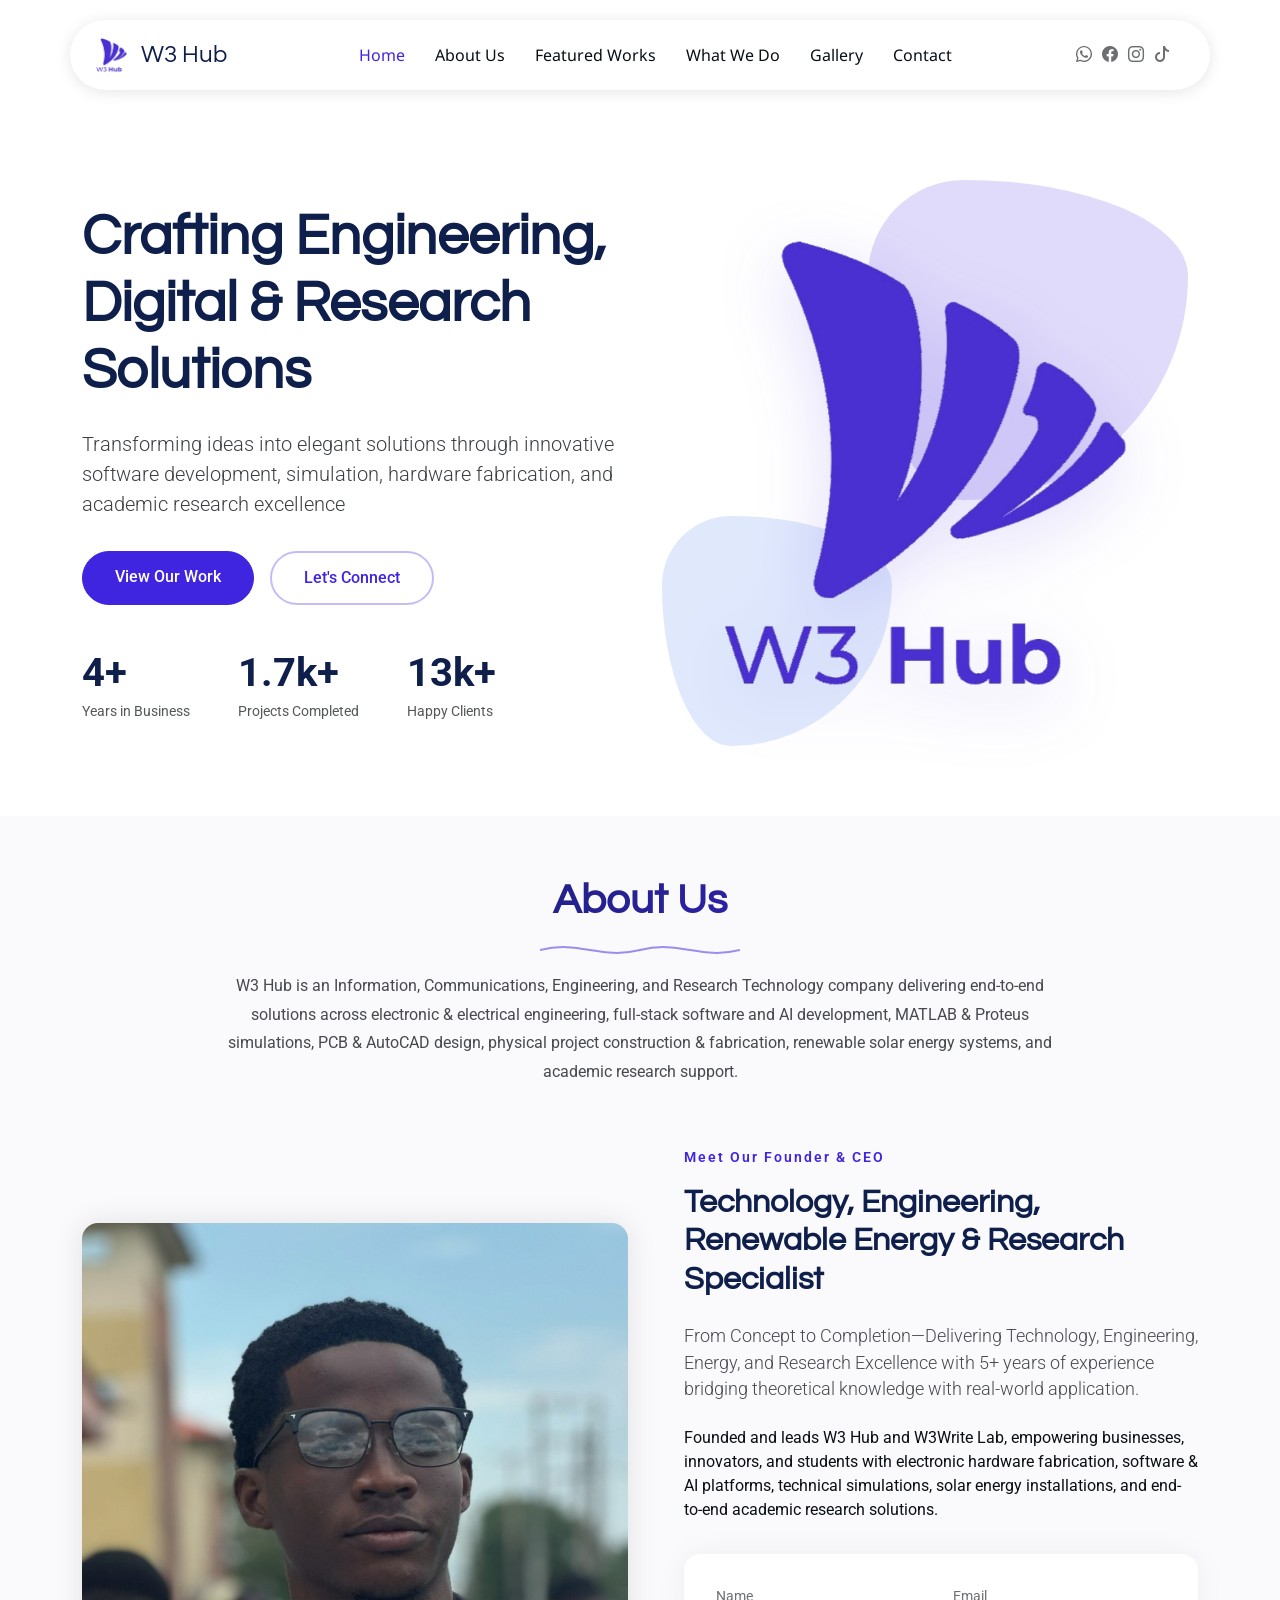
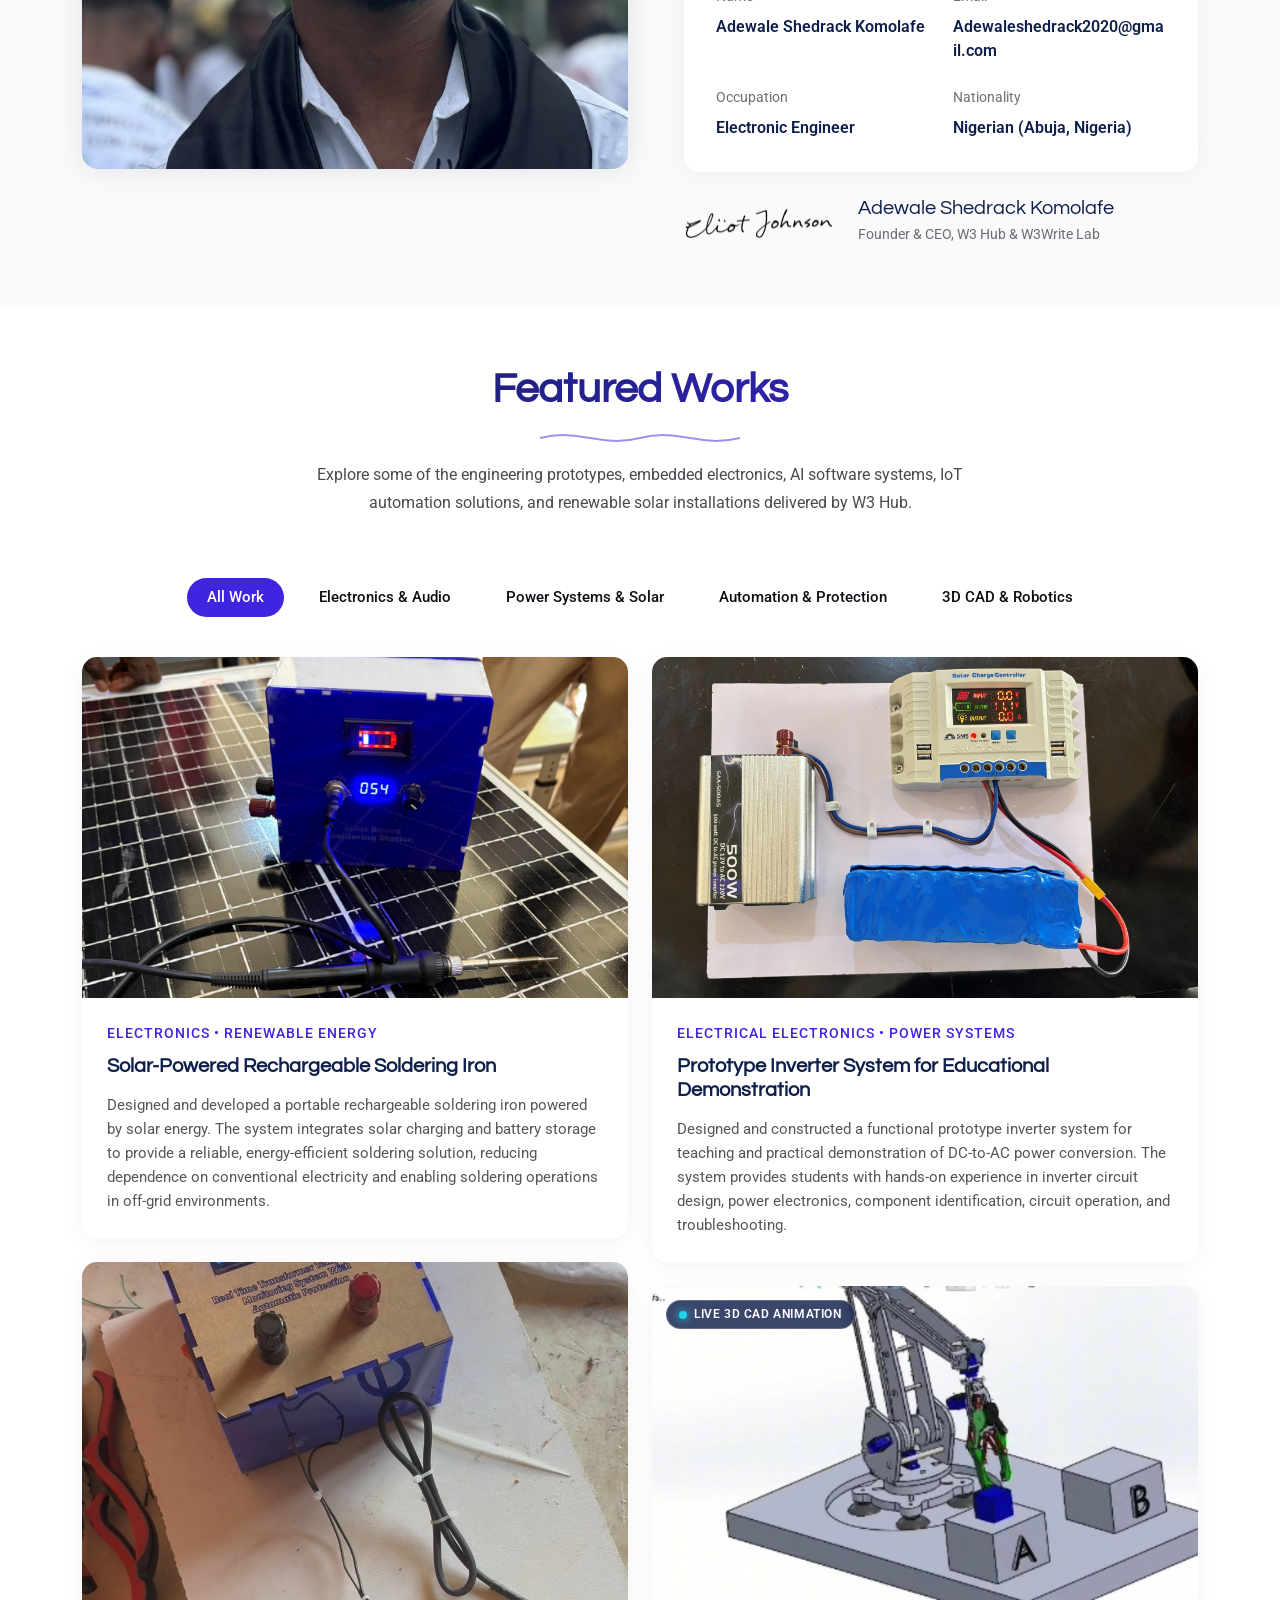
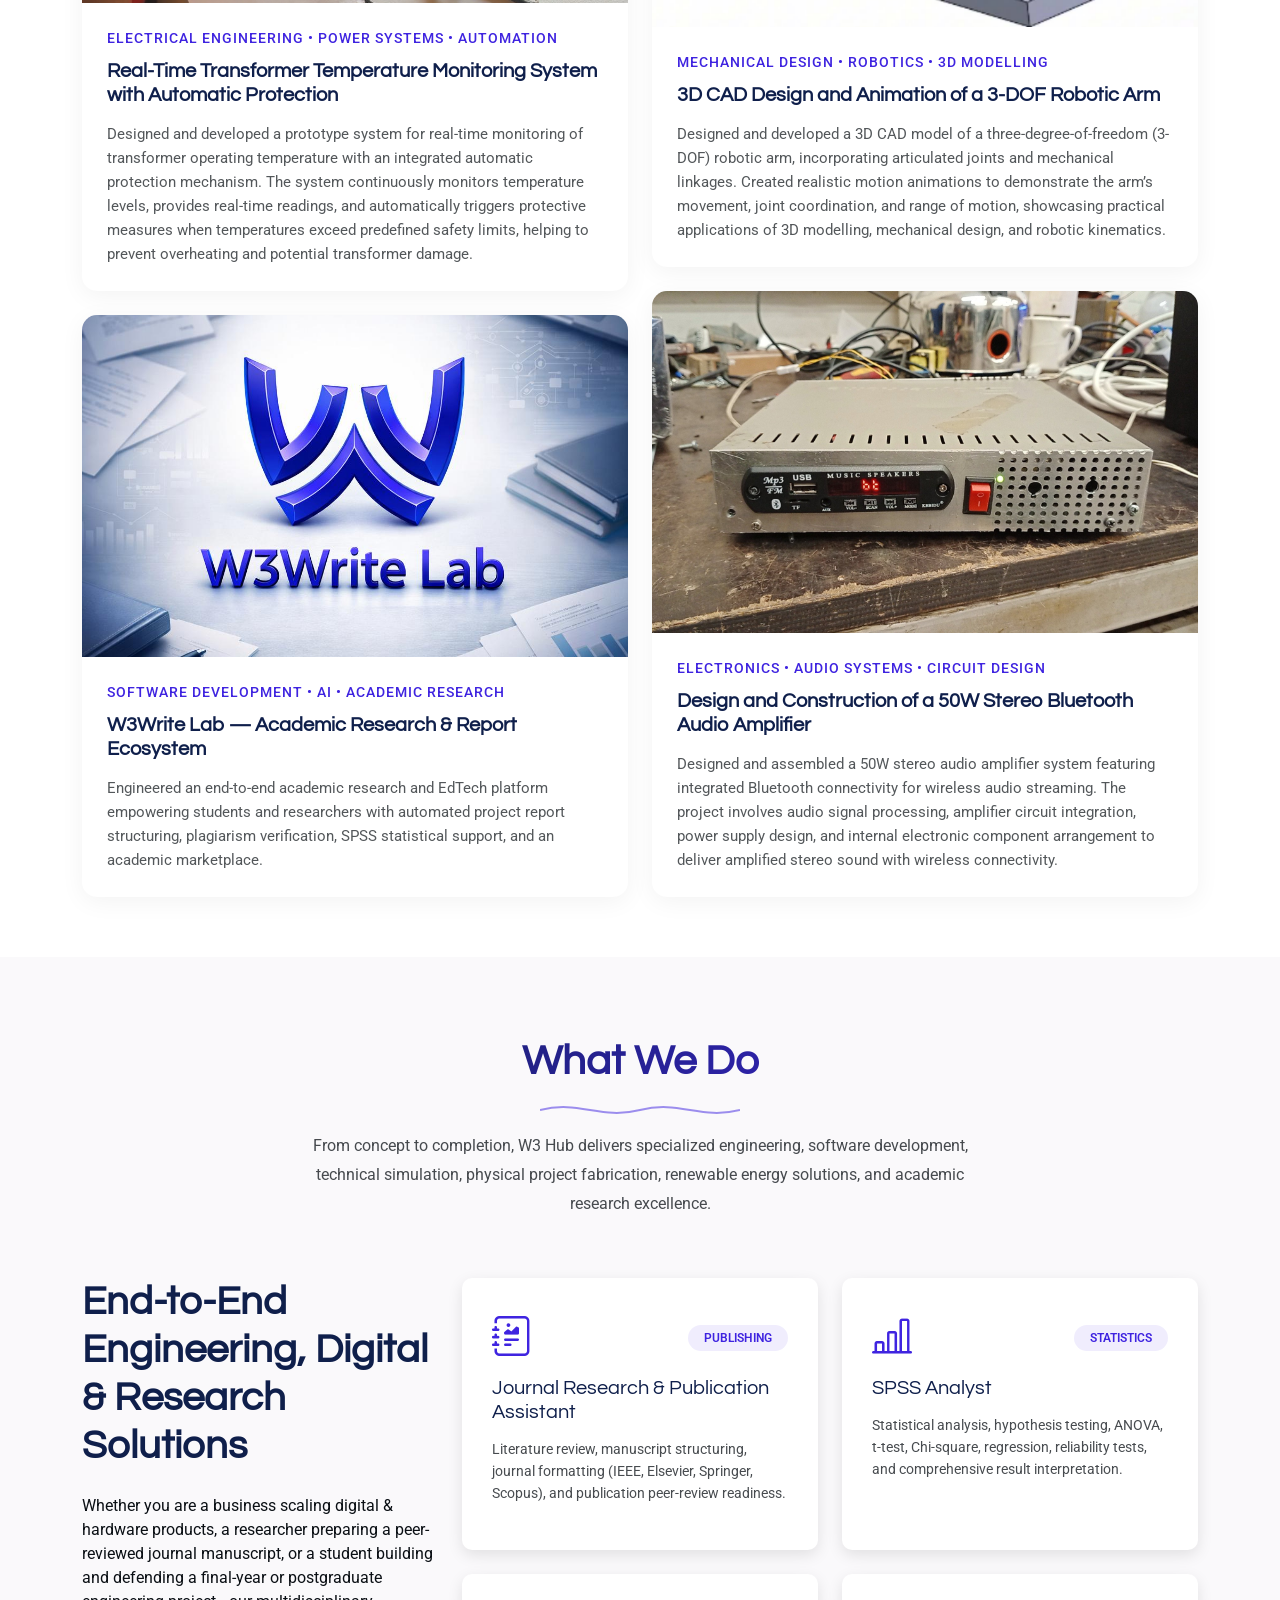
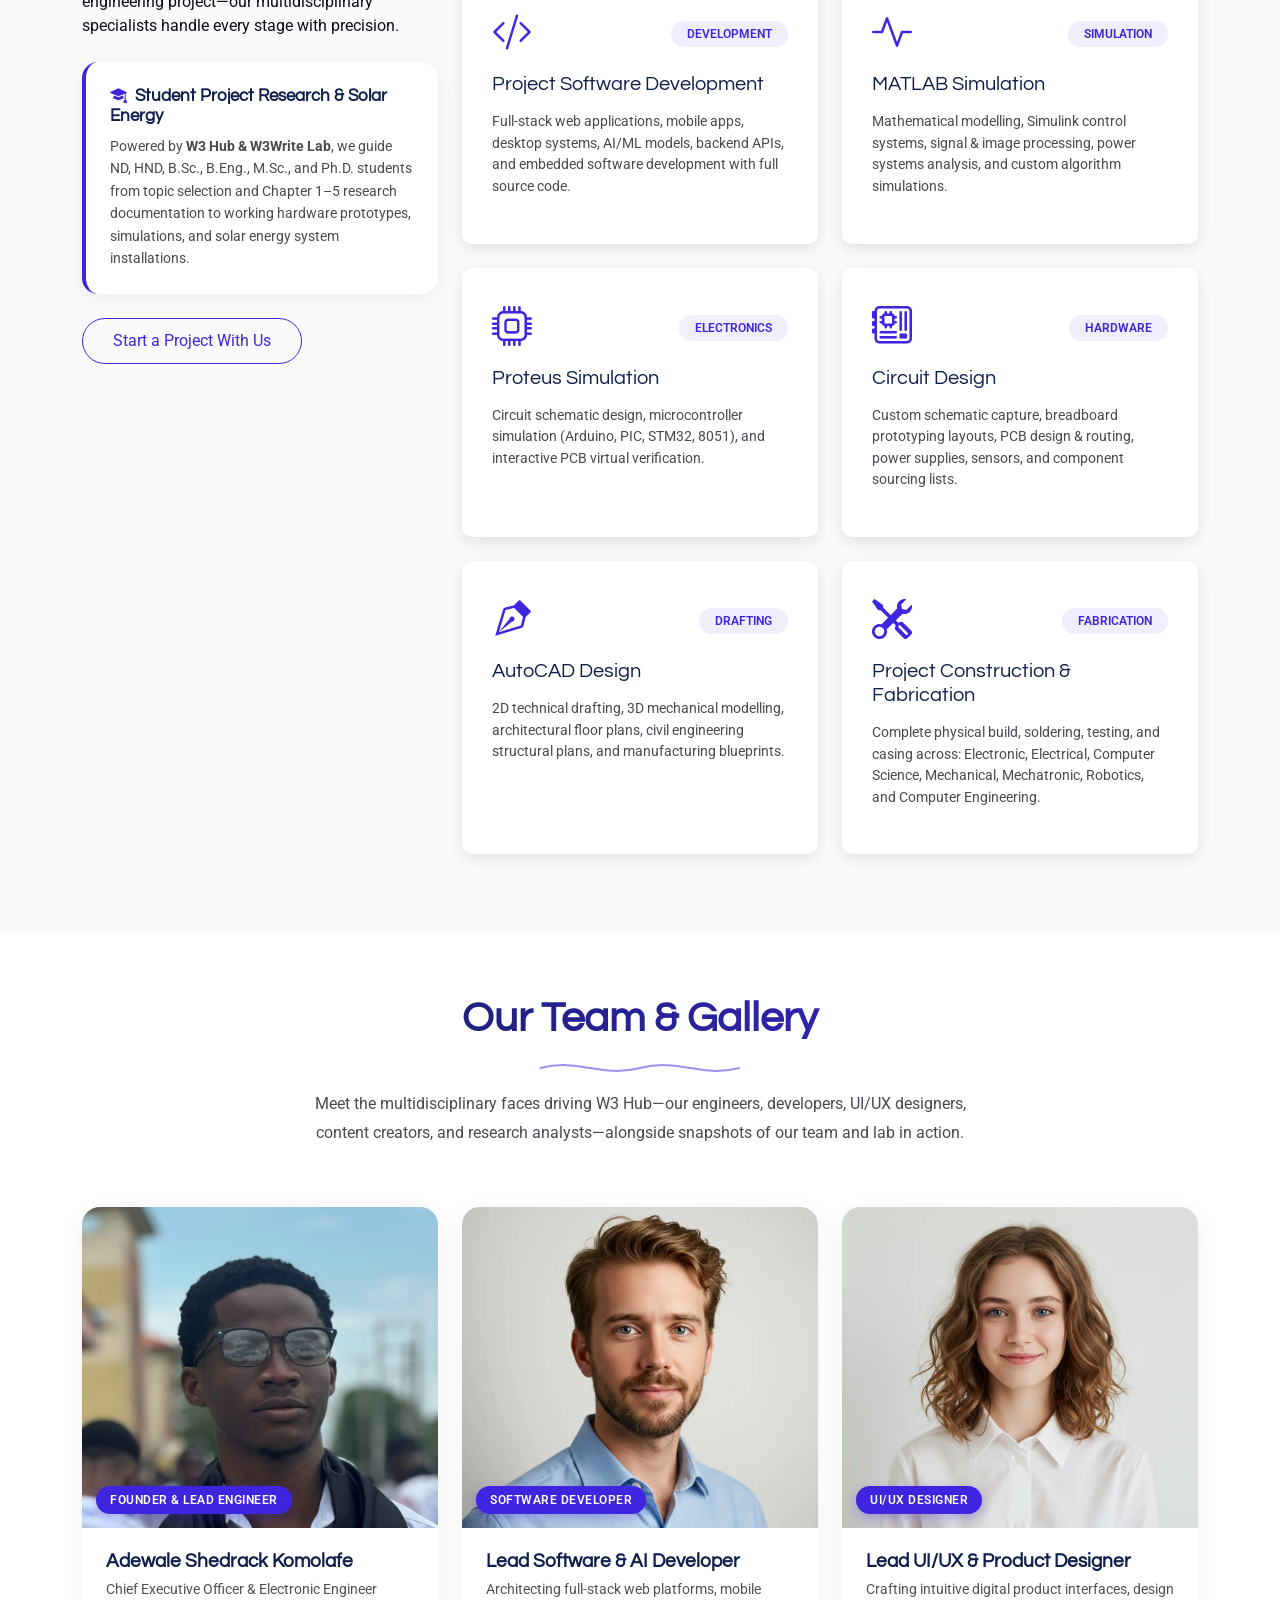
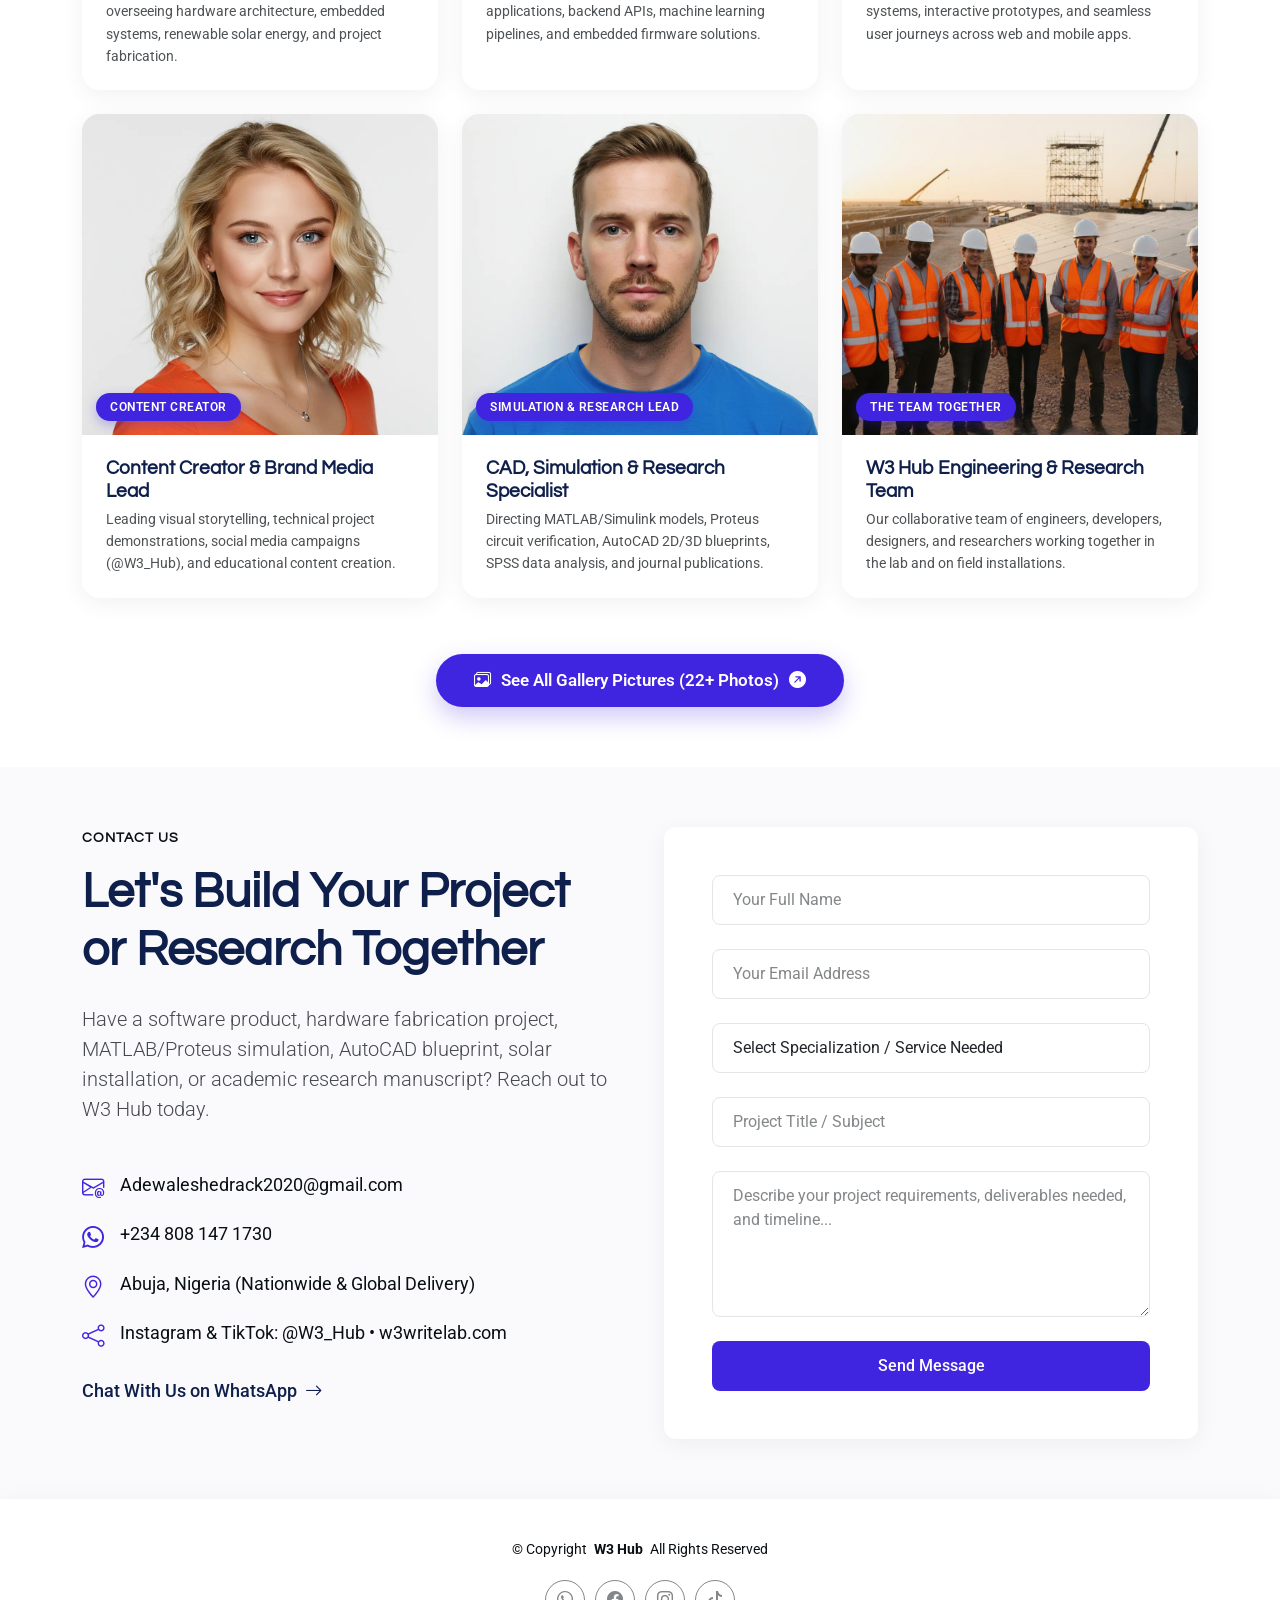
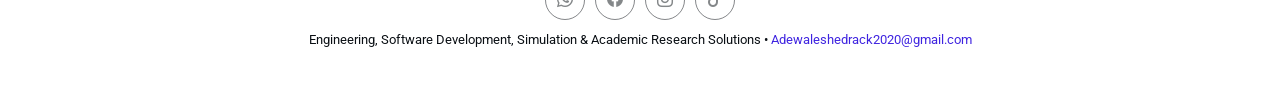
==== commit cab1fd87: "Update Featured Works with Projects 1-5 and live 3D CAD video animation" ====
--- a/index.html
+++ b/index.html
@@ -214,21 +214,20 @@
           <div class="portfolio-filters-container" data-aos="fade-up" data-aos-delay="200">
             <ul class="portfolio-filters isotope-filters">
               <li data-filter="*" class="filter-active">All Work</li>
-              <li data-filter=".filter-robotics">Robotics &amp; Control</li>
-              <li data-filter=".filter-electronics">Electronics &amp; Embedded</li>
-              <li data-filter=".filter-software">AI &amp; Software</li>
-              <li data-filter=".filter-iot">IoT &amp; Automation</li>
-              <li data-filter=".filter-energy">Solar &amp; Energy</li>
+              <li data-filter=".filter-electronics">Electronics &amp; Audio</li>
+              <li data-filter=".filter-power">Power Systems &amp; Solar</li>
+              <li data-filter=".filter-automation">Automation &amp; Protection</li>
+              <li data-filter=".filter-cad">3D CAD &amp; Robotics</li>
             </ul>
           </div>
 
           <div class="row g-4 isotope-container" data-aos="fade-up" data-aos-delay="300">
 
-            <!-- Project 1: 3-DOF Robotic Arm with PID Control -->
-            <div class="col-lg-6 col-md-6 portfolio-item isotope-item filter-robotics">
+            <!-- Project 1: Solar-Powered Rechargeable Soldering Iron -->
+            <div class="col-lg-6 col-md-6 portfolio-item isotope-item filter-electronics filter-power">
               <div class="portfolio-card">
                 <div class="portfolio-image">
-                  <img src="assets/img/portfolio/gallery-robotic-arm.jpg" class="img-fluid" alt="3-DOF Robotic Arm with PID Control" loading="lazy">
+                  <img src="assets/img/portfolio/project-1.jpg" class="img-fluid" alt="Solar-Powered Rechargeable Soldering Iron" loading="lazy">
                   <div class="portfolio-overlay">
                     <div class="portfolio-actions">
                       <a href="#" class="preview-link" onclick="openProjectDetailModal(1); return false;" title="View Project Details"><i class="bi bi-eye"></i></a>
@@ -237,18 +236,18 @@
                   </div>
                 </div>
                 <div class="portfolio-content">
-                  <span class="category">Robotics • Control Systems</span>
-                  <h3 style="cursor: pointer;" onclick="openProjectDetailModal(1)">3-DOF Robotic Arm with PID Control</h3>
-                  <p>Designed and implemented a prototype 3-degree of freedom robotic arm with PID-based disturbance rejection for precise pick-and-place operations.</p>
+                  <span class="category">ELECTRONICS • RENEWABLE ENERGY</span>
+                  <h3 style="cursor: pointer;" onclick="openProjectDetailModal(1)">Solar-Powered Rechargeable Soldering Iron</h3>
+                  <p>Designed and developed a portable rechargeable soldering iron powered by solar energy. The system integrates solar charging and battery storage to provide a reliable, energy-efficient soldering solution, reducing dependence on conventional electricity and enabling soldering operations in off-grid environments.</p>
                 </div>
               </div>
             </div><!-- End Portfolio Item -->
 
-            <!-- Project 2: Smart AI Chat Bot -->
-            <div class="col-lg-6 col-md-6 portfolio-item isotope-item filter-software">
+            <!-- Project 2: Prototype Inverter System for Educational Demonstration -->
+            <div class="col-lg-6 col-md-6 portfolio-item isotope-item filter-power filter-electronics">
               <div class="portfolio-card">
                 <div class="portfolio-image">
-                  <img src="assets/img/portfolio/gallery-code-ide.jpg" class="img-fluid" alt="Smart AI Chat Bot" loading="lazy">
+                  <img src="assets/img/portfolio/project-2.jpg" class="img-fluid" alt="Prototype Inverter System for Educational Demonstration" loading="lazy">
                   <div class="portfolio-overlay">
                     <div class="portfolio-actions">
                       <a href="#" class="preview-link" onclick="openProjectDetailModal(2); return false;" title="View Project Details"><i class="bi bi-eye"></i></a>
@@ -257,18 +256,18 @@
                   </div>
                 </div>
                 <div class="portfolio-content">
-                  <span class="category">AI • Software</span>
-                  <h3 style="cursor: pointer;" onclick="openProjectDetailModal(2)">Smart AI Chat Bot</h3>
-                  <p>An intelligent virtual assistant using NLP to interact through voice or text, assisting with daily tasks and info retrieval.</p>
+                  <span class="category">ELECTRICAL ELECTRONICS • POWER SYSTEMS</span>
+                  <h3 style="cursor: pointer;" onclick="openProjectDetailModal(2)">Prototype Inverter System for Educational Demonstration</h3>
+                  <p>Designed and constructed a functional prototype inverter system for teaching and practical demonstration of DC-to-AC power conversion. The system provides students with hands-on experience in inverter circuit design, power electronics, component identification, circuit operation, and troubleshooting.</p>
                 </div>
               </div>
             </div><!-- End Portfolio Item -->
 
-            <!-- Project 3: Resistive Touchscreen Calculator -->
-            <div class="col-lg-6 col-md-6 portfolio-item isotope-item filter-electronics">
+            <!-- Project 3: Real-Time Transformer Temperature Monitoring System with Automatic Protection -->
+            <div class="col-lg-6 col-md-6 portfolio-item isotope-item filter-power filter-automation">
               <div class="portfolio-card">
                 <div class="portfolio-image">
-                  <img src="assets/img/portfolio/gallery-circuit-oscilloscope.jpg" class="img-fluid" alt="Resistive Touchscreen Calculator" loading="lazy">
+                  <img src="assets/img/portfolio/project-3.jpg" class="img-fluid" alt="Real-Time Transformer Temperature Monitoring System with Automatic Protection" loading="lazy">
                   <div class="portfolio-overlay">
                     <div class="portfolio-actions">
                       <a href="#" class="preview-link" onclick="openProjectDetailModal(3); return false;" title="View Project Details"><i class="bi bi-eye"></i></a>
@@ -277,38 +276,42 @@
                   </div>
                 </div>
                 <div class="portfolio-content">
-                  <span class="category">Electronics • Embedded</span>
-                  <h3 style="cursor: pointer;" onclick="openProjectDetailModal(3)">Resistive Touchscreen Calculator</h3>
-                  <p>Integrated a resistive touch panel with a microcontroller to perform standard arithmetic operations through an intuitive interface.</p>
+                  <span class="category">ELECTRICAL ENGINEERING • POWER SYSTEMS • AUTOMATION</span>
+                  <h3 style="cursor: pointer;" onclick="openProjectDetailModal(3)">Real-Time Transformer Temperature Monitoring System with Automatic Protection</h3>
+                  <p>Designed and developed a prototype system for real-time monitoring of transformer operating temperature with an integrated automatic protection mechanism. The system continuously monitors temperature levels, provides real-time readings, and automatically triggers protective measures when temperatures exceed predefined safety limits, helping to prevent overheating and potential transformer damage.</p>
                 </div>
               </div>
             </div><!-- End Portfolio Item -->
 
-            <!-- Project 4: Digital Weight Scale -->
+            <!-- Project 4: 3D CAD Design and Animation of a 3-DOF Robotic Arm (LIVE PLAYING VIDEO) -->
+            <div class="col-lg-6 col-md-6 portfolio-item isotope-item filter-cad">
+              <div class="portfolio-card">
+                <div class="portfolio-image">
+                  <span class="live-video-badge"><span class="live-video-dot"></span>Live 3D CAD Animation</span>
+                  <video autoplay loop muted playsinline preload="auto" poster="assets/img/portfolio/project-4-poster.jpg">
+                    <source src="assets/img/portfolio/project-4.mp4" type="video/mp4">
+                    <source src="assets/img/portfolio/project-4.mov" type="video/quicktime">
+                  </video>
+                  <div class="portfolio-overlay">
+                    <div class="portfolio-actions">
+                      <a href="#" class="preview-link" onclick="openProjectDetailModal(4); return false;" title="Watch Full Animation &amp; Details"><i class="bi bi-play-fill"></i></a>
+                      <a href="#" class="details-link" onclick="openProjectDetailModal(4); return false;" title="Read Full Breakdown"><i class="bi bi-arrow-right"></i></a>
+                    </div>
+                  </div>
+                </div>
+                <div class="portfolio-content">
+                  <span class="category">MECHANICAL DESIGN • ROBOTICS • 3D MODELLING</span>
+                  <h3 style="cursor: pointer;" onclick="openProjectDetailModal(4)">3D CAD Design and Animation of a 3-DOF Robotic Arm</h3>
+                  <p>Designed and developed a 3D CAD model of a three-degree-of-freedom (3-DOF) robotic arm, incorporating articulated joints and mechanical linkages. Created realistic motion animations to demonstrate the arm’s movement, joint coordination, and range of motion, showcasing practical applications of 3D modelling, mechanical design, and robotic kinematics.</p>
+                </div>
+              </div>
+            </div><!-- End Portfolio Item -->
+
+            <!-- Project 5: Design and Construction of a 50W Stereo Bluetooth Audio Amplifier -->
             <div class="col-lg-6 col-md-6 portfolio-item isotope-item filter-electronics">
               <div class="portfolio-card">
                 <div class="portfolio-image">
-                  <img src="assets/img/portfolio/gallery-pcb-design.jpg" class="img-fluid" alt="Digital Weight Scale" loading="lazy">
-                  <div class="portfolio-overlay">
-                    <div class="portfolio-actions">
-                      <a href="#" class="preview-link" onclick="openProjectDetailModal(4); return false;" title="View Project Details"><i class="bi bi-eye"></i></a>
-                      <a href="#" class="details-link" onclick="openProjectDetailModal(4); return false;" title="Read Full Breakdown"><i class="bi bi-arrow-right"></i></a>
-                    </div>
-                  </div>
-                </div>
-                <div class="portfolio-content">
-                  <span class="category">Electronics • Instrumentation</span>
-                  <h3 style="cursor: pointer;" onclick="openProjectDetailModal(4)">Digital Weight Scale</h3>
-                  <p>Built a digital scale using load cell sensors and a microcontroller for accurate weight measurement and digital display.</p>
-                </div>
-              </div>
-            </div><!-- End Portfolio Item -->
-
-            <!-- Project 5: LED Matrix Display Board -->
-            <div class="col-lg-6 col-md-6 portfolio-item isotope-item filter-electronics">
-              <div class="portfolio-card">
-                <div class="portfolio-image">
-                  <img src="assets/img/portfolio/gallery-robot-chassis.jpg" class="img-fluid" alt="LED Matrix Display Board" loading="lazy">
+                  <img src="assets/img/portfolio/project-5.jpg" class="img-fluid" alt="Design and Construction of a 50W Stereo Bluetooth Audio Amplifier" loading="lazy">
                   <div class="portfolio-overlay">
                     <div class="portfolio-actions">
                       <a href="#" class="preview-link" onclick="openProjectDetailModal(5); return false;" title="View Project Details"><i class="bi bi-eye"></i></a>
@@ -317,109 +320,29 @@
                   </div>
                 </div>
                 <div class="portfolio-content">
-                  <span class="category">Electronics • Embedded</span>
-                  <h3 style="cursor: pointer;" onclick="openProjectDetailModal(5)">LED Matrix Display Board</h3>
-                  <p>Implemented an LED matrix board for scrolling text and custom patterns with optimized control algorithms.</p>
+                  <span class="category">ELECTRONICS • AUDIO SYSTEMS • CIRCUIT DESIGN</span>
+                  <h3 style="cursor: pointer;" onclick="openProjectDetailModal(5)">Design and Construction of a 50W Stereo Bluetooth Audio Amplifier</h3>
+                  <p>Designed and assembled a 50W stereo audio amplifier system featuring integrated Bluetooth connectivity for wireless audio streaming. The project involves audio signal processing, amplifier circuit integration, power supply design, and internal electronic component arrangement to deliver amplified stereo sound with wireless connectivity.</p>
                 </div>
               </div>
             </div><!-- End Portfolio Item -->
 
-            <!-- Project 6: IoT Agro-Monitoring System -->
-            <div class="col-lg-6 col-md-6 portfolio-item isotope-item filter-iot">
-              <div class="portfolio-card">
-                <div class="portfolio-image">
-                  <img src="assets/img/portfolio/gallery-amr-warehouse.jpg" class="img-fluid" alt="IoT Agro-Monitoring System" loading="lazy">
-                  <div class="portfolio-overlay">
-                    <div class="portfolio-actions">
-                      <a href="#" class="preview-link" onclick="openProjectDetailModal(6); return false;" title="View Project Details"><i class="bi bi-eye"></i></a>
-                      <a href="#" class="details-link" onclick="openProjectDetailModal(6); return false;" title="Read Full Breakdown"><i class="bi bi-arrow-right"></i></a>
-                    </div>
-                  </div>
-                </div>
-                <div class="portfolio-content">
-                  <span class="category">IoT • Automation</span>
-                  <h3 style="cursor: pointer;" onclick="openProjectDetailModal(6)">IoT Agro-Monitoring System</h3>
-                  <p>An automated irrigation system using real-time soil moisture and climate data to optimize crop yield and water usage.</p>
-                </div>
-              </div>
-            </div><!-- End Portfolio Item -->
-
-            <!-- Project 7: 500W Solar Power Station -->
-            <div class="col-lg-6 col-md-6 portfolio-item isotope-item filter-energy">
-              <div class="portfolio-card">
-                <div class="portfolio-image">
-                  <img src="assets/img/portfolio/gallery-mppt-controller.jpg" class="img-fluid" alt="500W Solar Power Station" loading="lazy">
-                  <div class="portfolio-overlay">
-                    <div class="portfolio-actions">
-                      <a href="#" class="preview-link" onclick="openProjectDetailModal(7); return false;" title="View Project Details"><i class="bi bi-eye"></i></a>
-                      <a href="#" class="details-link" onclick="openProjectDetailModal(7); return false;" title="Read Full Breakdown"><i class="bi bi-arrow-right"></i></a>
-                    </div>
-                  </div>
-                </div>
-                <div class="portfolio-content">
-                  <span class="category">Energy • Renewable</span>
-                  <h3 style="cursor: pointer;" onclick="openProjectDetailModal(7)">500W Solar Power Station</h3>
-                  <p>Designed an off-grid solar power supply featuring panel selection, charge control, and inverter integration.</p>
-                </div>
-              </div>
-            </div><!-- End Portfolio Item -->
-
-            <!-- Project 8: 2KVA Solar System Installation -->
-            <div class="col-lg-6 col-md-6 portfolio-item isotope-item filter-energy">
-              <div class="portfolio-card">
-                <div class="portfolio-image">
-                  <img src="assets/img/portfolio/gallery-solar-rooftop.jpg" class="img-fluid" alt="2KVA Solar System Installation" loading="lazy">
-                  <div class="portfolio-overlay">
-                    <div class="portfolio-actions">
-                      <a href="#" class="preview-link" onclick="openProjectDetailModal(8); return false;" title="View Project Details"><i class="bi bi-eye"></i></a>
-                      <a href="#" class="details-link" onclick="openProjectDetailModal(8); return false;" title="Read Full Breakdown"><i class="bi bi-arrow-right"></i></a>
-                    </div>
-                  </div>
-                </div>
-                <div class="portfolio-content">
-                  <span class="category">Energy • Installation</span>
-                  <h3 style="cursor: pointer;" onclick="openProjectDetailModal(8)">2KVA Solar System Installation</h3>
-                  <p>Installation of a 2KVA solar power system integrated with a 100A Lithium Iron Battery for long-lasting energy storage.</p>
-                </div>
-              </div>
-            </div><!-- End Portfolio Item -->
-
-            <!-- Project 9: W3Write Lab — AI Academic Research & Report Platform -->
-            <div class="col-lg-6 col-md-6 portfolio-item isotope-item filter-software">
+            <!-- Project 6: W3Write Lab — AI Academic Research & Project Report Platform (Completes the 2x3 Grid) -->
+            <div class="col-lg-6 col-md-6 portfolio-item isotope-item filter-automation">
               <div class="portfolio-card">
                 <div class="portfolio-image">
                   <img src="assets/img/portfolio/w3writelab-3d.jpeg" class="img-fluid" alt="W3Write Lab Academic Research Platform" loading="lazy">
                   <div class="portfolio-overlay">
                     <div class="portfolio-actions">
-                      <a href="#" class="preview-link" onclick="openProjectDetailModal(9); return false;" title="View Project Details"><i class="bi bi-eye"></i></a>
-                      <a href="#" class="details-link" onclick="openProjectDetailModal(9); return false;" title="Read Full Breakdown"><i class="bi bi-arrow-right"></i></a>
+                      <a href="#" class="preview-link" onclick="openProjectDetailModal(6); return false;" title="View Project Details"><i class="bi bi-eye"></i></a>
+                      <a href="#" class="details-link" onclick="openProjectDetailModal(6); return false;" title="Read Full Breakdown"><i class="bi bi-arrow-right"></i></a>
                     </div>
                   </div>
                 </div>
                 <div class="portfolio-content">
-                  <span class="category">AI • Academic SaaS</span>
-                  <h3 style="cursor: pointer;" onclick="openProjectDetailModal(9)">W3Write Lab — Academic Research Platform</h3>
-                  <p>An end-to-end EdTech platform empowering students and researchers with project report writing, plagiarism checking, topic finding, and an academic marketplace.</p>
-                </div>
-              </div>
-            </div><!-- End Portfolio Item -->
-
-            <!-- Project 10: Smart Automated Solar Street Lighting & Control System -->
-            <div class="col-lg-6 col-md-6 portfolio-item isotope-item filter-energy filter-iot">
-              <div class="portfolio-card">
-                <div class="portfolio-image">
-                  <img src="assets/img/portfolio/gallery-street-light.jpg" class="img-fluid" alt="Smart Solar Street Lighting System" loading="lazy">
-                  <div class="portfolio-overlay">
-                    <div class="portfolio-actions">
-                      <a href="#" class="preview-link" onclick="openProjectDetailModal(10); return false;" title="View Project Details"><i class="bi bi-eye"></i></a>
-                      <a href="#" class="details-link" onclick="openProjectDetailModal(10); return false;" title="Read Full Breakdown"><i class="bi bi-arrow-right"></i></a>
-                    </div>
-                  </div>
-                </div>
-                <div class="portfolio-content">
-                  <span class="category">Energy • Automation</span>
-                  <h3 style="cursor: pointer;" onclick="openProjectDetailModal(10)">Smart Solar Street Lighting System</h3>
-                  <p>Designed and deployed automated solar street lighting systems with dusk-to-dawn optical sensing, PWM/MPPT charge regulation, and weatherproof battery enclosures.</p>
+                  <span class="category">SOFTWARE DEVELOPMENT • AI • ACADEMIC RESEARCH</span>
+                  <h3 style="cursor: pointer;" onclick="openProjectDetailModal(6)">W3Write Lab — Academic Research &amp; Report Ecosystem</h3>
+                  <p>Engineered an end-to-end academic research and EdTech platform empowering students and researchers with automated project report structuring, plagiarism verification, SPSS statistical support, and an academic marketplace.</p>
                 </div>
               </div>
             </div><!-- End Portfolio Item -->
@@ -815,10 +738,11 @@
   <div class="modal fade" id="projectDetailsModal" tabindex="-1" aria-labelledby="projectModalTitle" aria-hidden="true">
     <div class="modal-dialog modal-dialog-centered modal-lg">
       <div class="modal-content border-0 rounded-4 overflow-hidden shadow-lg">
-        <div class="position-relative" style="height: 290px; background: #0f1f4b;">
+        <div class="position-relative" style="height: 330px; background: #0f1f4b;">
           <img id="projectModalImage" src="" alt="" style="width: 100%; height: 100%; object-fit: cover;">
-          <button type="button" class="btn-close btn-close-white position-absolute top-0 end-0 m-3 p-2 rounded-circle" data-bs-dismiss="modal" aria-label="Close" style="background-color: rgba(15, 31, 75, 0.75); opacity: 1;"></button>
-          <span id="projectModalCategory" class="position-absolute bottom-0 start-0 m-3 px-3 py-1 rounded-pill text-white fw-semibold" style="background: var(--accent-color); font-size: 0.8rem; letter-spacing: 0.5px; text-transform: uppercase;"></span>
+          <video id="projectModalVideo" autoplay loop muted playsinline controls class="d-none" style="width: 100%; height: 100%; object-fit: contain; background: #0f1f4b;"></video>
+          <button type="button" class="btn-close btn-close-white position-absolute top-0 end-0 m-3 p-2 rounded-circle" data-bs-dismiss="modal" aria-label="Close" style="background-color: rgba(15, 31, 75, 0.75); opacity: 1; z-index: 5;"></button>
+          <span id="projectModalCategory" class="position-absolute bottom-0 start-0 m-3 px-3 py-1 rounded-pill text-white fw-semibold" style="background: var(--accent-color); font-size: 0.78rem; letter-spacing: 0.5px; text-transform: uppercase; z-index: 5;"></span>
         </div>
 
         <div class="modal-body p-4 p-lg-5">
@@ -874,94 +798,59 @@
   <script>
     const W3HUB_PROJECTS_DATA = {
       1: {
-        title: '3-DOF Robotic Arm with PID Control',
-        category: 'Robotics • Control Systems',
-        image: 'assets/img/portfolio/gallery-robotic-arm.jpg',
-        tags: ['Robotics', 'Control Systems', 'PID Controller', 'Embedded C++', 'MATLAB Simulation'],
-        overview: 'Designed and implemented a prototype 3-degree of freedom (3-DOF) robotic arm capable of high-precision pick-and-place operations. Integrated a closed-loop PID-based control system for real-time disturbance rejection, ensuring angular accuracy, smooth trajectory tracking, and mechanical stability during industrial automation tasks.',
-        tech: 'Microcontroller servo control, closed-loop PID feedback tuning, MATLAB/Simulink kinematic modelling, inverse kinematics equations, and custom fabricated mechanical links.',
-        deliverables: 'Fully assembled 3-DOF physical robotic arm prototype, embedded C/C++ control firmware, MATLAB PID simulation plots, and comprehensive engineering documentation.'
+        title: 'Solar-Powered Rechargeable Soldering Iron',
+        category: 'ELECTRONICS • RENEWABLE ENERGY',
+        image: 'assets/img/portfolio/project-1.jpg',
+        tags: ['Electronics', 'Renewable Energy', 'Solar Charging', 'Battery Storage', 'Off-Grid Hardware'],
+        overview: 'Designed and developed a portable rechargeable soldering iron powered by solar energy. The system integrates solar charging and battery storage to provide a reliable, energy-efficient soldering solution, reducing dependence on conventional electricity and enabling soldering operations in off-grid environments.',
+        tech: 'Photovoltaic solar panel charging stage, lithium-ion battery pack with BMS protection, digital voltage/temperature readout module, rotary thermal control knob, and custom laser-cut acrylic station enclosure.',
+        deliverables: 'Complete portable solar-based soldering station prototype, rechargeable DC soldering iron unit, circuit schematics, and power autonomy test documentation.'
       },
       2: {
-        title: 'Smart AI Chat Bot',
-        category: 'AI • Software Development',
-        image: 'assets/img/portfolio/gallery-code-ide.jpg',
-        tags: ['AI', 'Natural Language Processing (NLP)', 'Chatbot', 'Software Development'],
-        overview: 'Smart AI Chat Bot is an intelligent virtual assistant system designed to interact seamlessly with users through both voice and text communication. Similar to virtual assistants like Alexa, it answers complex questions, retrieves real-time information, tells jokes, and automates daily productivity tasks.',
-        tech: 'Natural Language Processing (NLP) intent engine, speech-to-text & text-to-speech synthesis, Python/JavaScript backend APIs, and responsive conversational UI.',
-        deliverables: 'Full-stack application source code, trained conversational pipeline, voice & text chat interface, and deployment documentation.'
+        title: 'Prototype Inverter System for Educational Demonstration',
+        category: 'ELECTRICAL ELECTRONICS • POWER SYSTEMS',
+        image: 'assets/img/portfolio/project-2.jpg',
+        tags: ['Electrical Electronics', 'Power Systems', 'DC-to-AC Inverter', 'Educational Trainer', 'Solar Charge Control'],
+        overview: 'Designed and constructed a functional prototype inverter system for teaching and practical demonstration of DC-to-AC power conversion. The system provides students with hands-on experience in inverter circuit design, power electronics, component identification, circuit operation, and troubleshooting.',
+        tech: '500W DC 12V to AC 220V power inverter stage, digital PWM solar charge controller with real-time voltage/current telemetry, high-capacity lithium battery pack, and open-board instructional layout for easy probing.',
+        deliverables: 'Fully wired educational inverter demonstration board, charge controller & battery storage assembly, circuit block diagrams, and student laboratory manual.'
       },
       3: {
-        title: 'Resistive Touchscreen Calculator',
-        category: 'Electronics • Embedded Systems',
-        image: 'assets/img/portfolio/gallery-circuit-oscilloscope.jpg',
-        tags: ['Electronics', 'Embedded Systems', 'HMI Design', 'Microcontrollers'],
-        overview: 'Designed and implemented a hardware resistive touchscreen calculator capable of executing standard and scientific arithmetic operations through an intuitive touch-based interface. The project involved interfacing a 4-wire resistive touch overlay with a microcontroller and calibrating ADC touch coordinates.',
-        tech: 'Microcontroller C firmware, resistive touch panel coordinate mapping & debounce algorithms, graphical LCD driver, Proteus schematic simulation, and custom PCB layout.',
-        deliverables: 'Working touchscreen calculator hardware prototype in custom enclosure, Proteus circuit schematic, C source code, and calibration report.'
+        title: 'Real-Time Transformer Temperature Monitoring System with Automatic Protection',
+        category: 'ELECTRICAL ENGINEERING • POWER SYSTEMS • AUTOMATION',
+        image: 'assets/img/portfolio/project-3.jpg',
+        tags: ['Electrical Engineering', 'Power Systems', 'Automation', 'Transformer Protection', 'Real-Time Telemetry'],
+        overview: 'Designed and developed a prototype system for real-time monitoring of transformer operating temperature with an integrated automatic protection mechanism. The system continuously monitors temperature levels, provides real-time readings, and automatically triggers protective measures when temperatures exceed predefined safety limits, helping to prevent overheating and potential transformer damage.',
+        tech: 'Precision thermal sensor interfaced with a microcontroller, real-time 16x2 LCD temperature & status display, automatic relay trip protection circuitry, and laser-engraved control enclosure coupled to a step-down power transformer.',
+        deliverables: 'Working transformer temperature monitoring & automatic trip protection prototype, embedded firmware code, circuit schematic, and thermal threshold test report.'
       },
       4: {
-        title: 'Digital Weight Scale',
-        category: 'Electronics • Instrumentation',
-        image: 'assets/img/portfolio/gallery-pcb-design.jpg',
-        tags: ['Electronics', 'Instrumentation', 'Load Cell Sensors', 'Embedded Systems'],
-        overview: 'Designed and fabricated a high-precision digital weight measurement system using strain-gauge load cell sensors and a 24-bit HX711 analog-to-digital converter paired with a microcontroller for real-time weight display and tare calibration.',
-        tech: 'Wheatstone bridge load cell sensor, HX711 precision ADC signal conditioning, microcontroller firmware, zero-drift filtering algorithm, and LCD digital readout.',
-        deliverables: 'Calibrated digital weighing scale prototype, PCB schematic & layout, embedded source code, and linearity test results.'
+        title: '3D CAD Design and Animation of a 3-DOF Robotic Arm',
+        category: 'MECHANICAL DESIGN • ROBOTICS • 3D MODELLING',
+        image: 'assets/img/portfolio/project-4-poster.jpg',
+        video: 'assets/img/portfolio/project-4.mp4',
+        tags: ['Mechanical Design', 'Robotics', '3D Modelling', 'CAD Animation', 'Kinematics'],
+        overview: 'Designed and developed a 3D CAD model of a three-degree-of-freedom (3-DOF) robotic arm, incorporating articulated joints and mechanical linkages. Created realistic motion animations to demonstrate the arm’s movement, joint coordination, and range of motion, showcasing practical applications of 3D modelling, mechanical design, and robotic kinematics.',
+        tech: 'Parametric 3D CAD assembly modelling, multi-axis revolute joint constraints, gripper linkage mechanism, and keyframe kinematic pick-and-place motion simulation between workpieces A and B.',
+        deliverables: 'Complete 3D CAD assembly & part files, rendered kinematic motion animation video, engineering blueprint drawings, and joint range-of-motion analysis.'
       },
       5: {
-        title: 'LED Matrix Display Board',
-        category: 'Electronics • Embedded Systems',
-        image: 'assets/img/portfolio/gallery-robot-chassis.jpg',
-        tags: ['Electronics', 'Embedded Systems', 'Digital Logic', 'Display Systems'],
-        overview: 'Designed and constructed a high-brightness programmable LED matrix display board capable of scrolling dynamic text messages and rendering custom graphical patterns with optimized multiplexing and low power consumption.',
-        tech: 'Shift-register column/row multiplexing, microcontroller timer interrupts, custom character font buffer in C, Proteus VSM verification, and custom power regulation circuit.',
-        deliverables: 'Fabricated LED matrix display board with protective frame, firmware source code, schematic diagrams, and user message programming guide.'
+        title: 'Design and Construction of a 50W Stereo Bluetooth Audio Amplifier',
+        category: 'ELECTRONICS • AUDIO SYSTEMS • CIRCUIT DESIGN',
+        image: 'assets/img/portfolio/project-5.jpg',
+        tags: ['Electronics', 'Audio Systems', 'Circuit Design', 'Bluetooth Streaming', '50W Stereo Amplifier'],
+        overview: 'Designed and assembled a 50W stereo audio amplifier system featuring integrated Bluetooth connectivity for wireless audio streaming. The project involves audio signal processing, amplifier circuit integration, power supply design, and internal electronic component arrangement to deliver amplified stereo sound with wireless connectivity.',
+        tech: '50W dual-channel stereo power amplifier IC stage, integrated Bluetooth/USB/TF/FM digital audio decoder module, low-noise regulated power supply with filtering, and custom ventilated metallic chassis.',
+        deliverables: 'Fabricated 50W stereo Bluetooth audio amplifier unit, circuit schematic & PCB layout, power supply stage, and acoustic output test documentation.'
       },
       6: {
-        title: 'IoT Agro-Monitoring System',
-        category: 'IoT • Smart Agriculture Automation',
-        image: 'assets/img/portfolio/gallery-amr-warehouse.jpg',
-        tags: ['IoT', 'Automation', 'Embedded Systems', 'Smart Agriculture'],
-        overview: 'Developed an IoT-based agro-monitoring and automated irrigation system that leverages real-time field sensor telemetry (soil moisture, ambient temperature, and humidity) to automatically trigger water pumps based on crop thresholds, reducing water waste and maximizing yield.',
-        tech: 'Wi-Fi/GSM IoT microcontroller node, capacitive soil moisture & DHT climate sensors, relay-driven water pump actuation, and real-time cloud monitoring dashboard.',
-        deliverables: 'Complete IoT sensor & automated pump hardware unit, cloud telemetry dashboard, circuit schematics, and agronomic test report.'
-      },
-      7: {
-        title: '500W Solar Power Station',
-        category: 'Energy • Renewable Power Systems',
-        image: 'assets/img/portfolio/gallery-mppt-controller.jpg',
-        tags: ['Energy', 'Renewable', 'Inverter Systems', 'Power Electronics'],
-        overview: 'Engineered and fabricated a compact 500W off-grid solar power station designed for reliable clean electricity backup. Encompassed photovoltaic sizing, charge controller integration, deep-cycle battery management, and pure-sine inverter output.',
-        tech: '500W inverter stage, MPPT/PWM solar charge regulation, battery management protection (BMS), AC/DC output ports, and rugged portable enclosure.',
-        deliverables: 'Complete 500W portable solar power station, electrical wiring blueprint, load sizing chart, and operational manual.'
-      },
-      8: {
-        title: '2KVA Solar System Installation',
-        category: 'Energy • Solar Installation',
-        image: 'assets/img/portfolio/gallery-solar-rooftop.jpg',
-        tags: ['Energy', 'Solar Installation', 'LiFePO4 Battery', 'Renewable Energy'],
-        overview: 'Executed the full site assessment, electrical sizing, and installation of a 2KVA hybrid solar power system integrated with a high-capacity 100Ah Lithium Iron Phosphate (LiFePO4) battery bank for uninterrupted off-grid power delivery.',
-        tech: '2KVA hybrid solar inverter, roof-mounted PV array with surge protection, 100Ah LiFePO4 battery storage, AC/DC combiner box, and distribution board changeover.',
-        deliverables: 'Commissioned 2KVA solar installation, single-line AutoCAD electrical diagram, safety protection setup, and client handover warranty.'
-      },
-      9: {
-        title: 'W3Write Lab — Academic Research Platform',
-        category: 'AI • EdTech & Research SaaS',
+        title: 'W3Write Lab — Academic Research & Report Ecosystem',
+        category: 'SOFTWARE DEVELOPMENT • AI • ACADEMIC RESEARCH',
         image: 'assets/img/portfolio/w3writelab-3d.jpeg',
-        tags: ['AI', 'Software Development', 'Academic Research', 'Publishing'],
+        tags: ['Software Development', 'AI', 'Academic Research', 'Publishing', 'SPSS & Reports'],
         overview: 'Founded and engineered W3Write Lab (w3writelab.com), an end-to-end academic research and EdTech platform empowering students and researchers with structured project report writing, blueprint creation, plagiarism checking, AI humanizer tools, and an academic eBook marketplace.',
         tech: 'Full-stack web architecture, cloud database & authentication, AI document processing pipelines, and responsive multi-device workspace.',
         deliverables: 'Live SaaS web application, AI academic writing suite, automated formatting engine, and verified project repository.'
-      },
-      10: {
-        title: 'Smart Solar Street Lighting System',
-        category: 'Energy • Industrial Automation',
-        image: 'assets/img/portfolio/gallery-street-light.jpg',
-        tags: ['Energy', 'Automation', 'Renewable', 'Field Installation'],
-        overview: 'Designed and deployed standalone smart solar street lighting infrastructure featuring automated dusk-to-dawn optical sensing, high-lumen LED fixtures, and weather-sealed lithium battery charge management.',
-        tech: 'Photovoltaic dusk-to-dawn controller, high-efficiency LED driver, IP65 weatherproof enclosure, and structural pole mounting design.',
-        deliverables: 'Installed solar street lighting units, electrical load & autonomy calculations, and maintenance documentation.'
       }
     };
 
@@ -969,8 +858,23 @@
       const project = W3HUB_PROJECTS_DATA[projectId];
       if (!project) return;
 
-      document.getElementById('projectModalImage').src = project.image;
-      document.getElementById('projectModalImage').alt = project.title;
+      const imgEl = document.getElementById('projectModalImage');
+      const vidEl = document.getElementById('projectModalVideo');
+
+      if (project.video) {
+        imgEl.classList.add('d-none');
+        vidEl.classList.remove('d-none');
+        vidEl.src = project.video;
+        vidEl.poster = project.image;
+        vidEl.play().catch(() => {});
+      } else {
+        vidEl.pause();
+        vidEl.classList.add('d-none');
+        imgEl.classList.remove('d-none');
+        imgEl.src = project.image;
+        imgEl.alt = project.title;
+      }
+
       document.getElementById('projectModalCategory').textContent = project.category;
       document.getElementById('projectModalTitle').textContent = project.title;
       document.getElementById('projectModalOverview').textContent = project.overview;
@@ -996,10 +900,28 @@
       modal.show();
     }
 
+    // Pause modal video when modal closes
+    document.addEventListener('DOMContentLoaded', function() {
+      const modalEl = document.getElementById('projectDetailsModal');
+      if (modalEl) {
+        modalEl.addEventListener('hidden.bs.modal', function() {
+          const vidEl = document.getElementById('projectModalVideo');
+          if (vidEl) vidEl.pause();
+        });
+      }
+    });
+
     // =========================================================================
-    // FULL GALLERY MODAL ("SEE ALL" BUTTON - 22+ TEAM, LAB & FIELD PICTURES)
+    // FULL GALLERY MODAL ("SEE ALL" BUTTON - 28+ TEAM, LAB & FIELD PICTURES)
     // =========================================================================
     const W3HUB_FULL_GALLERY = [
+      // Featured Hardware & CAD Builds (New Projects 1-5)
+      { src: 'assets/img/portfolio/project-1.jpg', title: 'Solar-Powered Rechargeable Soldering Iron Station', category: 'Hardware & Robotics' },
+      { src: 'assets/img/portfolio/project-2.jpg', title: 'Prototype Inverter System for Educational Demonstration', category: 'Solar & Field' },
+      { src: 'assets/img/portfolio/project-3.jpg', title: 'Real-Time Transformer Temperature Monitoring & Protection', category: 'PCB & Simulation' },
+      { src: 'assets/img/portfolio/project-4-poster.jpg', title: '3D CAD Design & Kinematic Animation of a 3-DOF Robotic Arm', category: 'Hardware & Robotics' },
+      { src: 'assets/img/portfolio/project-5.jpg', title: '50W Stereo Bluetooth Audio Amplifier Construction', category: 'PCB & Simulation' },
+
       // Team & People
       { src: 'assets/img/profile/founder-ceo.jpg', title: 'Adewale Shedrack Komolafe — Founder & Lead Engineer', category: 'Team & People' },
       { src: 'assets/img/person/person-m-7.webp', title: 'Lead Full-Stack & Embedded Software Developer', category: 'Team & People' },
--- a/assets/css/main.css
+++ b/assets/css/main.css
@@ -1216,11 +1216,48 @@
   aspect-ratio: 16/10;
 }
 
-.portfolio .portfolio-card .portfolio-image img {
+.portfolio .portfolio-card .portfolio-image img,
+.portfolio .portfolio-card .portfolio-image video {
   width: 100%;
   height: 100%;
   object-fit: cover;
   transition: transform 0.6s ease-in-out;
+  display: block;
+}
+
+.portfolio .portfolio-card .portfolio-image .live-video-badge {
+  position: absolute;
+  top: 14px;
+  left: 14px;
+  z-index: 3;
+  background: rgba(15, 31, 75, 0.82);
+  backdrop-filter: blur(6px);
+  color: #ffffff;
+  font-size: 0.72rem;
+  font-weight: 600;
+  letter-spacing: 0.6px;
+  text-transform: uppercase;
+  padding: 5px 12px;
+  border-radius: 50px;
+  display: inline-flex;
+  align-items: center;
+  gap: 7px;
+  border: 1px solid rgba(255, 255, 255, 0.2);
+  pointer-events: none;
+}
+
+.portfolio .portfolio-card .portfolio-image .live-video-dot {
+  width: 8px;
+  height: 8px;
+  border-radius: 50%;
+  background-color: #22d3ee;
+  box-shadow: 0 0 8px #22d3ee;
+  animation: pulseVideoDot 1.6s infinite ease-in-out;
+}
+
+@keyframes pulseVideoDot {
+  0%, 100% { transform: scale(1); opacity: 1; }
+  50% { transform: scale(1.35); opacity: 0.55; }
 }
 
 .portfolio .portfolio-card .portfolio-overlay {
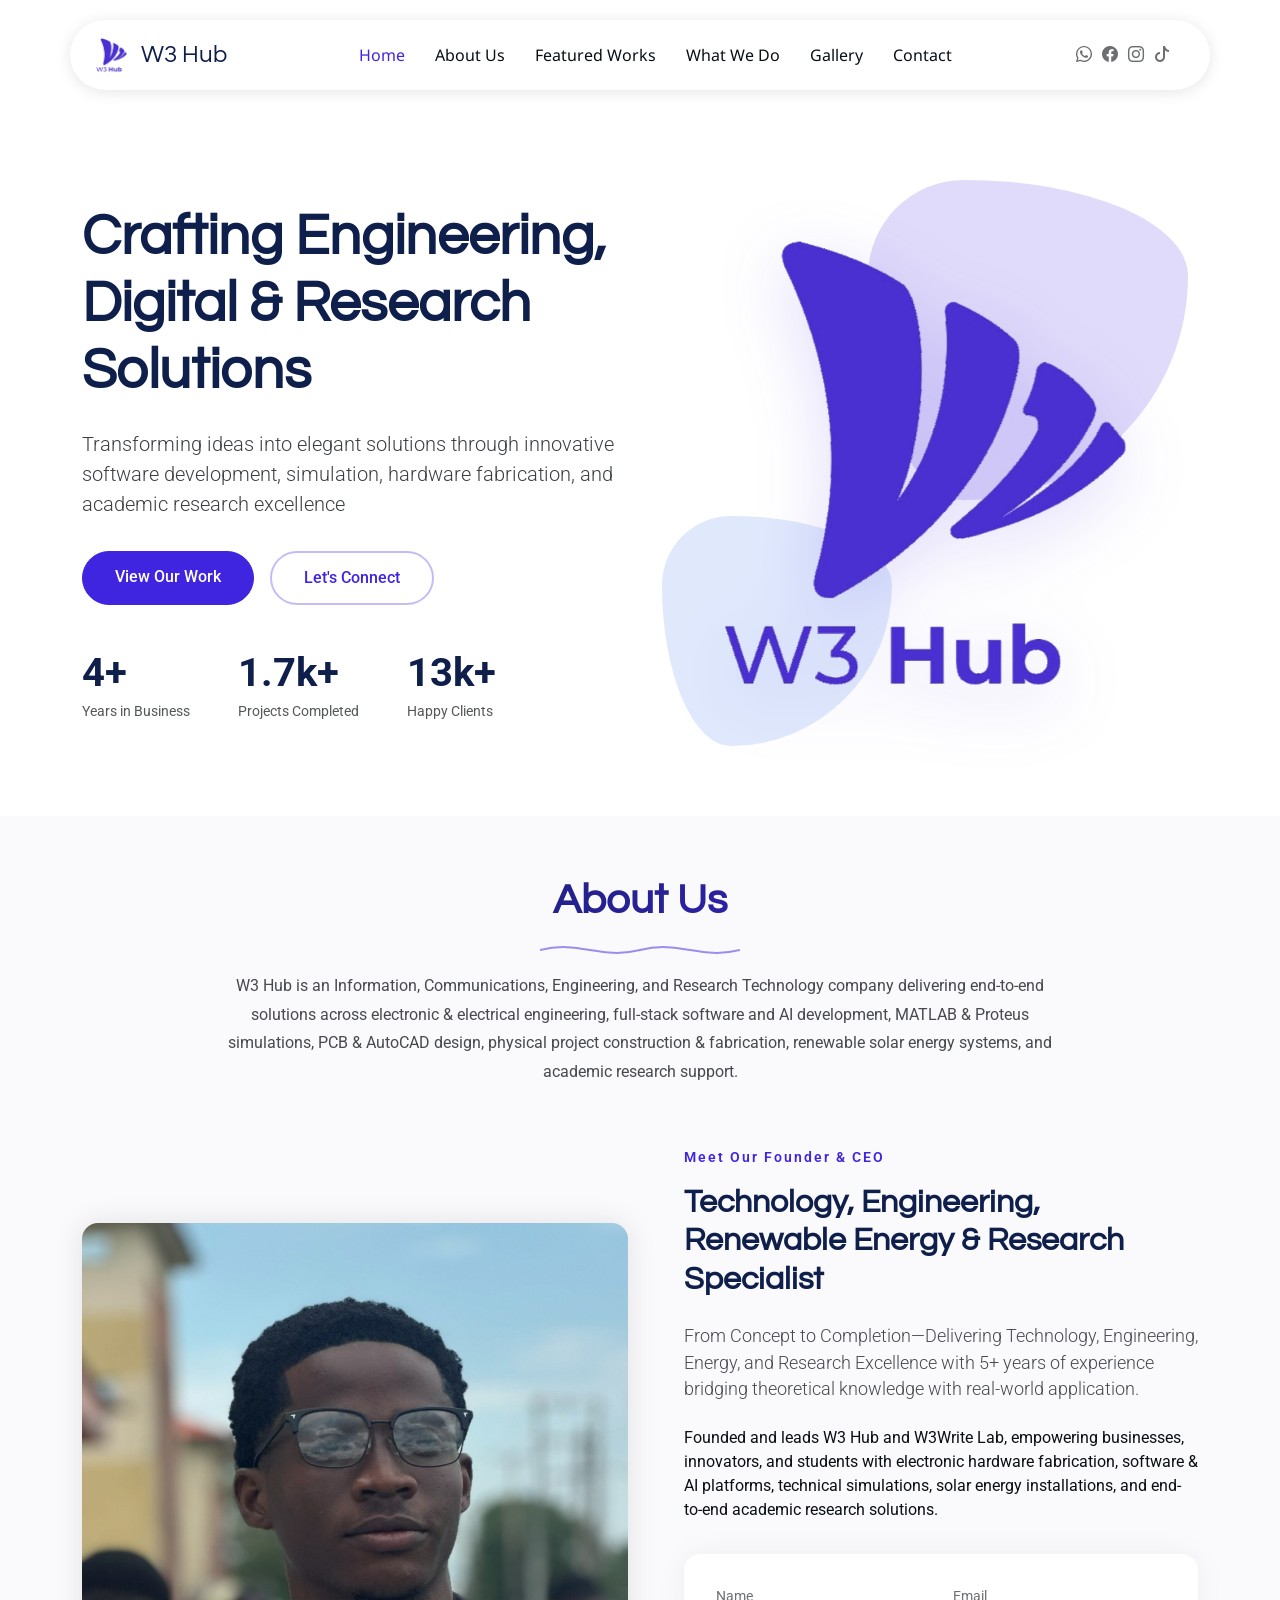
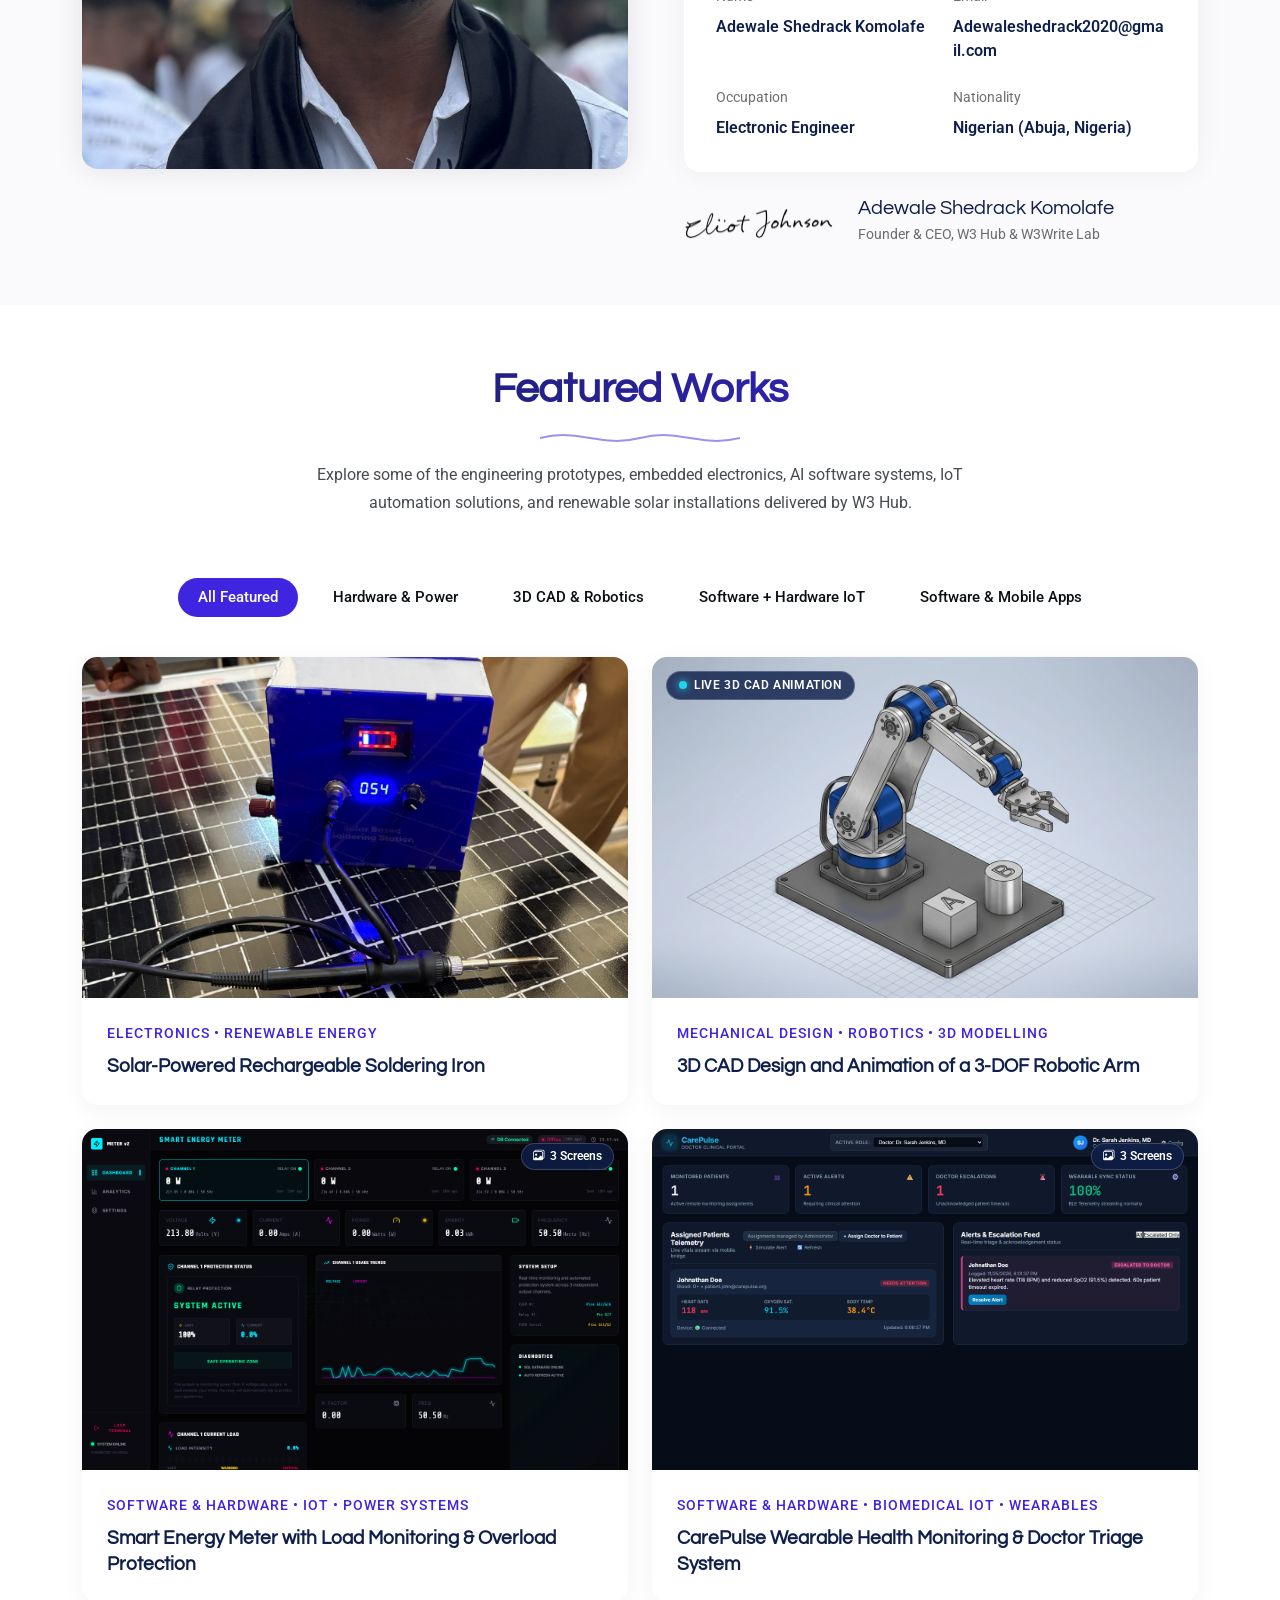
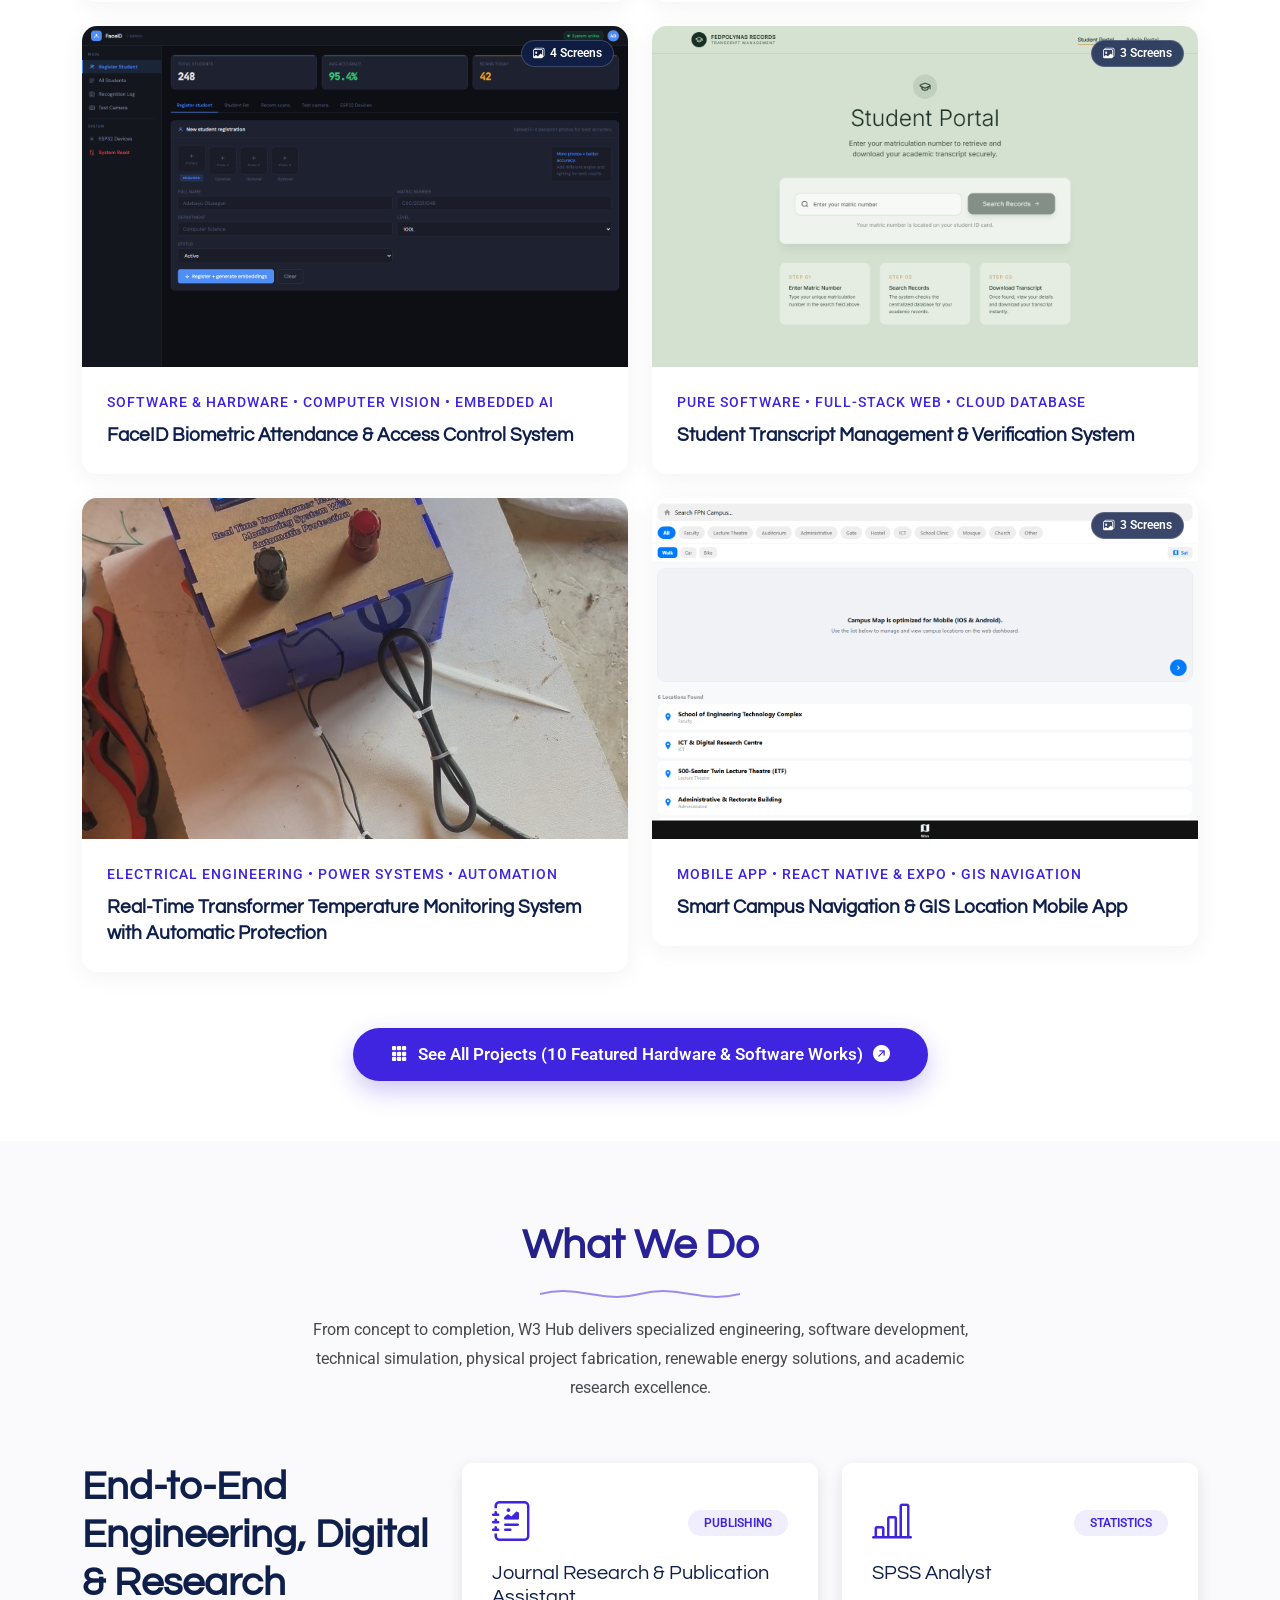
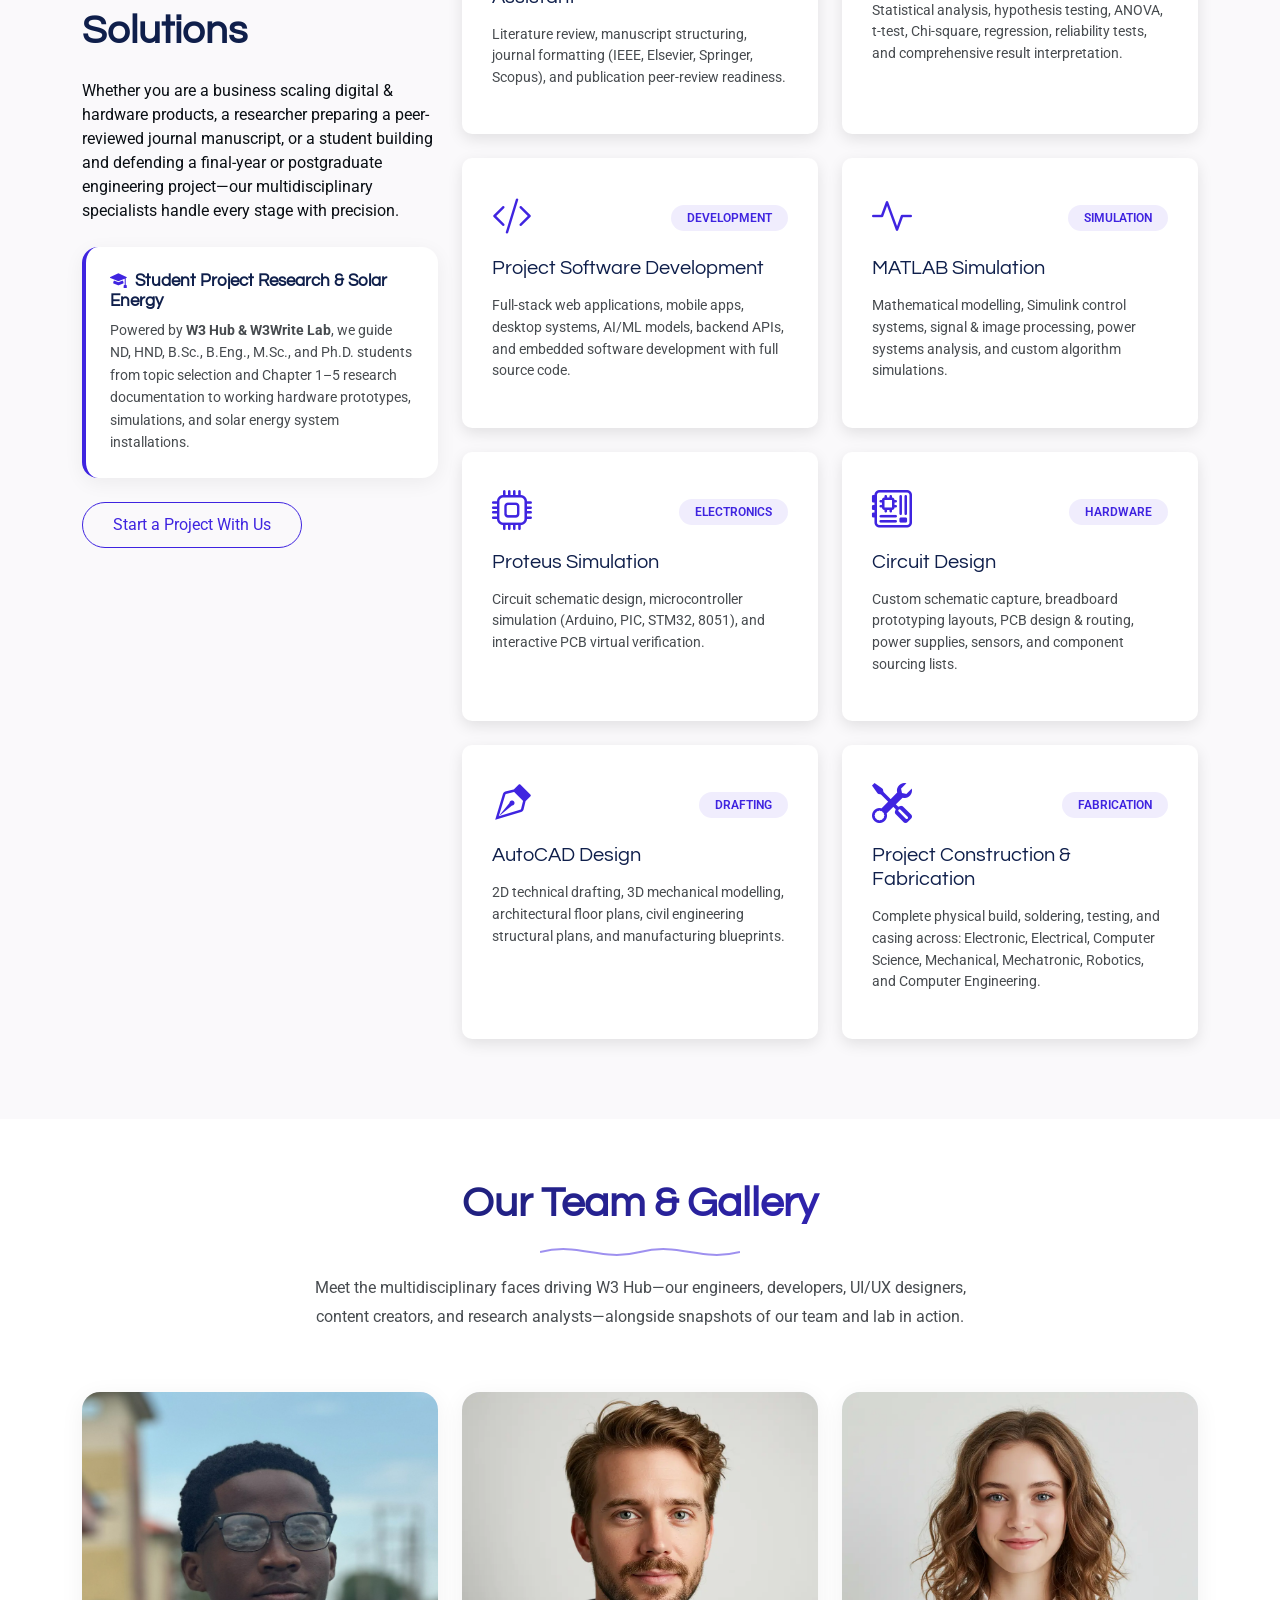
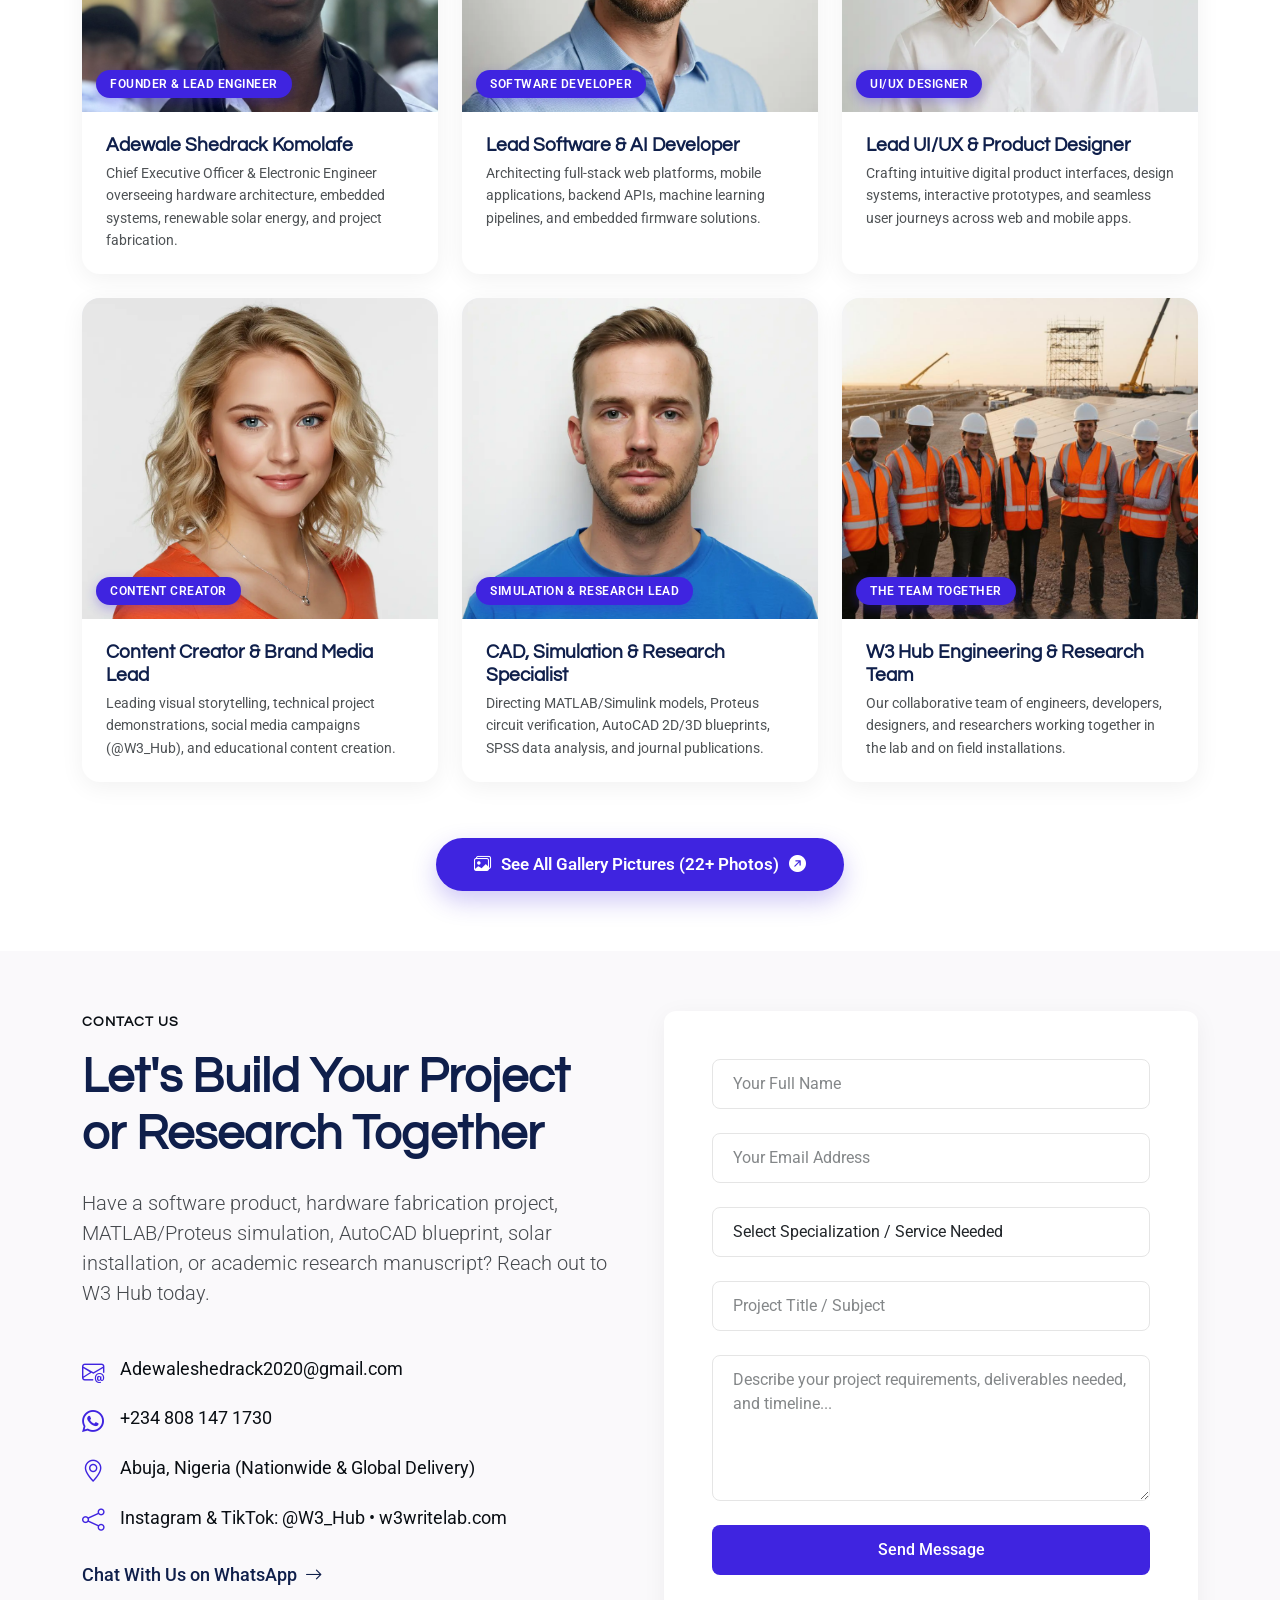
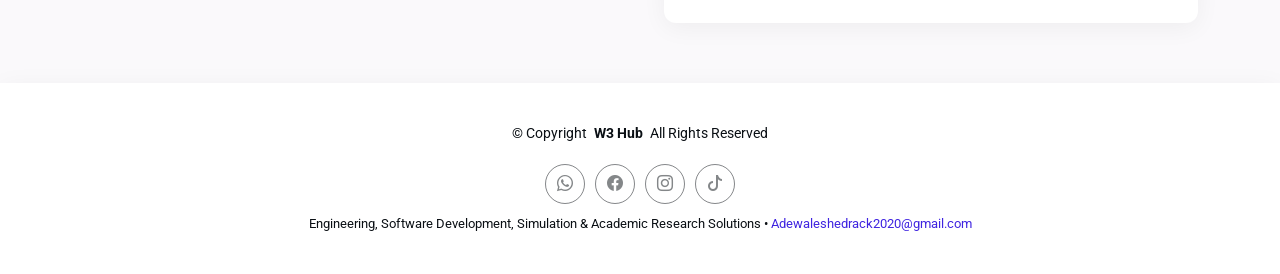
==== commit cde700f1: "Add 5 multi-screen software/IoT projects, remove card descriptions, add See All modal & HD CAD poste" ====
--- a/index.html
+++ b/index.html
@@ -213,18 +213,18 @@
 
           <div class="portfolio-filters-container" data-aos="fade-up" data-aos-delay="200">
             <ul class="portfolio-filters isotope-filters">
-              <li data-filter="*" class="filter-active">All Work</li>
-              <li data-filter=".filter-electronics">Electronics &amp; Audio</li>
-              <li data-filter=".filter-power">Power Systems &amp; Solar</li>
-              <li data-filter=".filter-automation">Automation &amp; Protection</li>
+              <li data-filter="*" class="filter-active">All Featured</li>
+              <li data-filter=".filter-hardware">Hardware &amp; Power</li>
               <li data-filter=".filter-cad">3D CAD &amp; Robotics</li>
+              <li data-filter=".filter-hybrid">Software + Hardware IoT</li>
+              <li data-filter=".filter-software">Software &amp; Mobile Apps</li>
             </ul>
           </div>
 
           <div class="row g-4 isotope-container" data-aos="fade-up" data-aos-delay="300">
 
             <!-- Project 1: Solar-Powered Rechargeable Soldering Iron -->
-            <div class="col-lg-6 col-md-6 portfolio-item isotope-item filter-electronics filter-power">
+            <div class="col-lg-6 col-md-6 portfolio-item isotope-item filter-hardware">
               <div class="portfolio-card">
                 <div class="portfolio-image">
                   <img src="assets/img/portfolio/project-1.jpg" class="img-fluid" alt="Solar-Powered Rechargeable Soldering Iron" loading="lazy">
@@ -238,33 +238,115 @@
                 <div class="portfolio-content">
                   <span class="category">ELECTRONICS • RENEWABLE ENERGY</span>
                   <h3 style="cursor: pointer;" onclick="openProjectDetailModal(1)">Solar-Powered Rechargeable Soldering Iron</h3>
-                  <p>Designed and developed a portable rechargeable soldering iron powered by solar energy. The system integrates solar charging and battery storage to provide a reliable, energy-efficient soldering solution, reducing dependence on conventional electricity and enabling soldering operations in off-grid environments.</p>
                 </div>
               </div>
             </div><!-- End Portfolio Item -->
 
-            <!-- Project 2: Prototype Inverter System for Educational Demonstration -->
-            <div class="col-lg-6 col-md-6 portfolio-item isotope-item filter-power filter-electronics">
+            <!-- Project 4: 3D CAD Design and Animation of a 3-DOF Robotic Arm (LIVE AUTOPLAYING VIDEO) -->
+            <div class="col-lg-6 col-md-6 portfolio-item isotope-item filter-cad">
               <div class="portfolio-card">
                 <div class="portfolio-image">
-                  <img src="assets/img/portfolio/project-2.jpg" class="img-fluid" alt="Prototype Inverter System for Educational Demonstration" loading="lazy">
+                  <span class="live-video-badge"><span class="live-video-dot"></span>Live 3D CAD Animation</span>
+                  <video id="heroCadVideo" autoplay loop muted playsinline preload="auto" poster="assets/img/portfolio/project-4-poster.jpg">
+                    <source src="assets/img/portfolio/project-4.mp4" type="video/mp4">
+                    <source src="assets/img/portfolio/project-4.mov" type="video/quicktime">
+                  </video>
                   <div class="portfolio-overlay">
                     <div class="portfolio-actions">
-                      <a href="#" class="preview-link" onclick="openProjectDetailModal(2); return false;" title="View Project Details"><i class="bi bi-eye"></i></a>
-                      <a href="#" class="details-link" onclick="openProjectDetailModal(2); return false;" title="Read Full Breakdown"><i class="bi bi-arrow-right"></i></a>
+                      <a href="#" class="preview-link" onclick="openProjectDetailModal(4); return false;" title="Watch Full Animation &amp; Details"><i class="bi bi-eye"></i></a>
+                      <a href="#" class="details-link" onclick="openProjectDetailModal(4); return false;" title="Read Full Breakdown"><i class="bi bi-arrow-right"></i></a>
                     </div>
                   </div>
                 </div>
                 <div class="portfolio-content">
-                  <span class="category">ELECTRICAL ELECTRONICS • POWER SYSTEMS</span>
-                  <h3 style="cursor: pointer;" onclick="openProjectDetailModal(2)">Prototype Inverter System for Educational Demonstration</h3>
-                  <p>Designed and constructed a functional prototype inverter system for teaching and practical demonstration of DC-to-AC power conversion. The system provides students with hands-on experience in inverter circuit design, power electronics, component identification, circuit operation, and troubleshooting.</p>
+                  <span class="category">MECHANICAL DESIGN • ROBOTICS • 3D MODELLING</span>
+                  <h3 style="cursor: pointer;" onclick="openProjectDetailModal(4)">3D CAD Design and Animation of a 3-DOF Robotic Arm</h3>
                 </div>
               </div>
             </div><!-- End Portfolio Item -->
 
+            <!-- Project 6: ESP32 Smart Energy Meter with Load Monitoring & Overload Protection (Software + Hardware) -->
+            <div class="col-lg-6 col-md-6 portfolio-item isotope-item filter-hybrid">
+              <div class="portfolio-card">
+                <div class="portfolio-image">
+                  <span class="screenshot-count-badge"><i class="bi bi-images"></i> 3 Screens</span>
+                  <img src="assets/img/portfolio/smart-meter-1.png" class="img-fluid" alt="ESP32 Smart Energy Meter with Load Monitoring and Overload Protection" loading="lazy">
+                  <div class="portfolio-overlay">
+                    <div class="portfolio-actions">
+                      <a href="#" class="preview-link" onclick="openProjectDetailModal(6); return false;" title="View All Screens &amp; Details"><i class="bi bi-eye"></i></a>
+                      <a href="#" class="details-link" onclick="openProjectDetailModal(6); return false;" title="Read Full Breakdown"><i class="bi bi-arrow-right"></i></a>
+                    </div>
+                  </div>
+                </div>
+                <div class="portfolio-content">
+                  <span class="category">SOFTWARE &amp; HARDWARE • IOT • POWER SYSTEMS</span>
+                  <h3 style="cursor: pointer;" onclick="openProjectDetailModal(6)">Smart Energy Meter with Load Monitoring &amp; Overload Protection</h3>
+                </div>
+              </div>
+            </div><!-- End Portfolio Item -->
+
+            <!-- Project 7: CarePulse — Wearable Health Monitoring & Clinical Triage System (Software + Hardware) -->
+            <div class="col-lg-6 col-md-6 portfolio-item isotope-item filter-hybrid">
+              <div class="portfolio-card">
+                <div class="portfolio-image">
+                  <span class="screenshot-count-badge"><i class="bi bi-images"></i> 3 Screens</span>
+                  <img src="assets/img/portfolio/carepulse-1.png" class="img-fluid" alt="CarePulse Wearable Health Monitoring and Clinical Triage System" loading="lazy">
+                  <div class="portfolio-overlay">
+                    <div class="portfolio-actions">
+                      <a href="#" class="preview-link" onclick="openProjectDetailModal(7); return false;" title="View All Screens &amp; Details"><i class="bi bi-eye"></i></a>
+                      <a href="#" class="details-link" onclick="openProjectDetailModal(7); return false;" title="Read Full Breakdown"><i class="bi bi-arrow-right"></i></a>
+                    </div>
+                  </div>
+                </div>
+                <div class="portfolio-content">
+                  <span class="category">SOFTWARE &amp; HARDWARE • BIOMEDICAL IOT • WEARABLES</span>
+                  <h3 style="cursor: pointer;" onclick="openProjectDetailModal(7)">CarePulse Wearable Health Monitoring &amp; Doctor Triage System</h3>
+                </div>
+              </div>
+            </div><!-- End Portfolio Item -->
+
+            <!-- Project 8: FaceID Biometric Attendance & Access Control System (Software + Hardware) -->
+            <div class="col-lg-6 col-md-6 portfolio-item isotope-item filter-hybrid">
+              <div class="portfolio-card">
+                <div class="portfolio-image">
+                  <span class="screenshot-count-badge"><i class="bi bi-images"></i> 4 Screens</span>
+                  <img src="assets/img/portfolio/faceid-1.png" class="img-fluid" alt="FaceID Biometric Attendance and Access Control System" loading="lazy">
+                  <div class="portfolio-overlay">
+                    <div class="portfolio-actions">
+                      <a href="#" class="preview-link" onclick="openProjectDetailModal(8); return false;" title="View All Screens &amp; Details"><i class="bi bi-eye"></i></a>
+                      <a href="#" class="details-link" onclick="openProjectDetailModal(8); return false;" title="Read Full Breakdown"><i class="bi bi-arrow-right"></i></a>
+                    </div>
+                  </div>
+                </div>
+                <div class="portfolio-content">
+                  <span class="category">SOFTWARE &amp; HARDWARE • COMPUTER VISION • EMBEDDED AI</span>
+                  <h3 style="cursor: pointer;" onclick="openProjectDetailModal(8)">FaceID Biometric Attendance &amp; Access Control System</h3>
+                </div>
+              </div>
+            </div><!-- End Portfolio Item -->
+
+            <!-- Project 9: Student Transcript Management System (Pure Software) -->
+            <div class="col-lg-6 col-md-6 portfolio-item isotope-item filter-software">
+              <div class="portfolio-card">
+                <div class="portfolio-image">
+                  <span class="screenshot-count-badge"><i class="bi bi-images"></i> 3 Screens</span>
+                  <img src="assets/img/portfolio/transcript-1.png" class="img-fluid" alt="Student Transcript Management and Verification System" loading="lazy">
+                  <div class="portfolio-overlay">
+                    <div class="portfolio-actions">
+                      <a href="#" class="preview-link" onclick="openProjectDetailModal(9); return false;" title="View All Screens &amp; Details"><i class="bi bi-eye"></i></a>
+                      <a href="#" class="details-link" onclick="openProjectDetailModal(9); return false;" title="Read Full Breakdown"><i class="bi bi-arrow-right"></i></a>
+                    </div>
+                  </div>
+                </div>
+                <div class="portfolio-content">
+                  <span class="category">PURE SOFTWARE • FULL-STACK WEB • CLOUD DATABASE</span>
+                  <h3 style="cursor: pointer;" onclick="openProjectDetailModal(9)">Student Transcript Management &amp; Verification System</h3>
+                </div>
+              </div>
+            </div><!-- End Portfolio Item -->
+
             <!-- Project 3: Real-Time Transformer Temperature Monitoring System with Automatic Protection -->
-            <div class="col-lg-6 col-md-6 portfolio-item isotope-item filter-power filter-automation">
+            <div class="col-lg-6 col-md-6 portfolio-item isotope-item filter-hardware">
               <div class="portfolio-card">
                 <div class="portfolio-image">
                   <img src="assets/img/portfolio/project-3.jpg" class="img-fluid" alt="Real-Time Transformer Temperature Monitoring System with Automatic Protection" loading="lazy">
@@ -278,76 +360,40 @@
                 <div class="portfolio-content">
                   <span class="category">ELECTRICAL ENGINEERING • POWER SYSTEMS • AUTOMATION</span>
                   <h3 style="cursor: pointer;" onclick="openProjectDetailModal(3)">Real-Time Transformer Temperature Monitoring System with Automatic Protection</h3>
-                  <p>Designed and developed a prototype system for real-time monitoring of transformer operating temperature with an integrated automatic protection mechanism. The system continuously monitors temperature levels, provides real-time readings, and automatically triggers protective measures when temperatures exceed predefined safety limits, helping to prevent overheating and potential transformer damage.</p>
                 </div>
               </div>
             </div><!-- End Portfolio Item -->
 
-            <!-- Project 4: 3D CAD Design and Animation of a 3-DOF Robotic Arm (LIVE PLAYING VIDEO) -->
-            <div class="col-lg-6 col-md-6 portfolio-item isotope-item filter-cad">
+            <!-- Project 10: FPN Campus Navigation & Admin Mobile App -->
+            <div class="col-lg-6 col-md-6 portfolio-item isotope-item filter-software">
               <div class="portfolio-card">
                 <div class="portfolio-image">
-                  <span class="live-video-badge"><span class="live-video-dot"></span>Live 3D CAD Animation</span>
-                  <video autoplay loop muted playsinline preload="auto" poster="assets/img/portfolio/project-4-poster.jpg">
-                    <source src="assets/img/portfolio/project-4.mp4" type="video/mp4">
-                    <source src="assets/img/portfolio/project-4.mov" type="video/quicktime">
-                  </video>
+                  <span class="screenshot-count-badge"><i class="bi bi-images"></i> 3 Screens</span>
+                  <img src="assets/img/portfolio/campus-nav-1.png" class="img-fluid" alt="FPN Campus Navigation and Location Management Mobile App" loading="lazy">
                   <div class="portfolio-overlay">
                     <div class="portfolio-actions">
-                      <a href="#" class="preview-link" onclick="openProjectDetailModal(4); return false;" title="Watch Full Animation &amp; Details"><i class="bi bi-play-fill"></i></a>
-                      <a href="#" class="details-link" onclick="openProjectDetailModal(4); return false;" title="Read Full Breakdown"><i class="bi bi-arrow-right"></i></a>
+                      <a href="#" class="preview-link" onclick="openProjectDetailModal(10); return false;" title="View All Screens &amp; Details"><i class="bi bi-eye"></i></a>
+                      <a href="#" class="details-link" onclick="openProjectDetailModal(10); return false;" title="Read Full Breakdown"><i class="bi bi-arrow-right"></i></a>
                     </div>
                   </div>
                 </div>
                 <div class="portfolio-content">
-                  <span class="category">MECHANICAL DESIGN • ROBOTICS • 3D MODELLING</span>
-                  <h3 style="cursor: pointer;" onclick="openProjectDetailModal(4)">3D CAD Design and Animation of a 3-DOF Robotic Arm</h3>
-                  <p>Designed and developed a 3D CAD model of a three-degree-of-freedom (3-DOF) robotic arm, incorporating articulated joints and mechanical linkages. Created realistic motion animations to demonstrate the arm’s movement, joint coordination, and range of motion, showcasing practical applications of 3D modelling, mechanical design, and robotic kinematics.</p>
+                  <span class="category">MOBILE APP • REACT NATIVE &amp; EXPO • GIS NAVIGATION</span>
+                  <h3 style="cursor: pointer;" onclick="openProjectDetailModal(10)">Smart Campus Navigation &amp; GIS Location Mobile App</h3>
                 </div>
               </div>
             </div><!-- End Portfolio Item -->
 
-            <!-- Project 5: Design and Construction of a 50W Stereo Bluetooth Audio Amplifier -->
-            <div class="col-lg-6 col-md-6 portfolio-item isotope-item filter-electronics">
-              <div class="portfolio-card">
-                <div class="portfolio-image">
-                  <img src="assets/img/portfolio/project-5.jpg" class="img-fluid" alt="Design and Construction of a 50W Stereo Bluetooth Audio Amplifier" loading="lazy">
-                  <div class="portfolio-overlay">
-                    <div class="portfolio-actions">
-                      <a href="#" class="preview-link" onclick="openProjectDetailModal(5); return false;" title="View Project Details"><i class="bi bi-eye"></i></a>
-                      <a href="#" class="details-link" onclick="openProjectDetailModal(5); return false;" title="Read Full Breakdown"><i class="bi bi-arrow-right"></i></a>
-                    </div>
-                  </div>
-                </div>
-                <div class="portfolio-content">
-                  <span class="category">ELECTRONICS • AUDIO SYSTEMS • CIRCUIT DESIGN</span>
-                  <h3 style="cursor: pointer;" onclick="openProjectDetailModal(5)">Design and Construction of a 50W Stereo Bluetooth Audio Amplifier</h3>
-                  <p>Designed and assembled a 50W stereo audio amplifier system featuring integrated Bluetooth connectivity for wireless audio streaming. The project involves audio signal processing, amplifier circuit integration, power supply design, and internal electronic component arrangement to deliver amplified stereo sound with wireless connectivity.</p>
-                </div>
-              </div>
-            </div><!-- End Portfolio Item -->
-
-            <!-- Project 6: W3Write Lab — AI Academic Research & Project Report Platform (Completes the 2x3 Grid) -->
-            <div class="col-lg-6 col-md-6 portfolio-item isotope-item filter-automation">
-              <div class="portfolio-card">
-                <div class="portfolio-image">
-                  <img src="assets/img/portfolio/w3writelab-3d.jpeg" class="img-fluid" alt="W3Write Lab Academic Research Platform" loading="lazy">
-                  <div class="portfolio-overlay">
-                    <div class="portfolio-actions">
-                      <a href="#" class="preview-link" onclick="openProjectDetailModal(6); return false;" title="View Project Details"><i class="bi bi-eye"></i></a>
-                      <a href="#" class="details-link" onclick="openProjectDetailModal(6); return false;" title="Read Full Breakdown"><i class="bi bi-arrow-right"></i></a>
-                    </div>
-                  </div>
-                </div>
-                <div class="portfolio-content">
-                  <span class="category">SOFTWARE DEVELOPMENT • AI • ACADEMIC RESEARCH</span>
-                  <h3 style="cursor: pointer;" onclick="openProjectDetailModal(6)">W3Write Lab — Academic Research &amp; Report Ecosystem</h3>
-                  <p>Engineered an end-to-end academic research and EdTech platform empowering students and researchers with automated project report structuring, plagiarism verification, SPSS statistical support, and an academic marketplace.</p>
-                </div>
-              </div>
-            </div><!-- End Portfolio Item -->
-
           </div><!-- End Portfolio Container -->
+
+          <!-- See All Projects Button (Opens Full 10-Project Archive Modal) -->
+          <div class="text-center mt-5 pt-2" data-aos="fade-up" data-aos-delay="350">
+            <button type="button" class="btn-see-all-gallery" onclick="openAllProjectsModal()">
+              <i class="bi bi-grid-3x3-gap-fill"></i>
+              <span>See All Projects (10 Featured Hardware &amp; Software Works)</span>
+              <i class="bi bi-arrow-up-right-circle-fill"></i>
+            </button>
+          </div>
 
         </div>
 
@@ -736,26 +782,30 @@
 
   <!-- Project Details Modal (Opens when clicking View More on any Featured Work) -->
   <div class="modal fade" id="projectDetailsModal" tabindex="-1" aria-labelledby="projectModalTitle" aria-hidden="true">
-    <div class="modal-dialog modal-dialog-centered modal-lg">
+    <div class="modal-dialog modal-dialog-centered modal-lg modal-dialog-scrollable">
       <div class="modal-content border-0 rounded-4 overflow-hidden shadow-lg">
-        <div class="position-relative" style="height: 330px; background: #0f1f4b;">
-          <img id="projectModalImage" src="" alt="" style="width: 100%; height: 100%; object-fit: cover;">
+        <div class="position-relative" style="height: 360px; background: #0f1f4b;">
+          <img id="projectModalImage" src="" alt="" style="width: 100%; height: 100%; object-fit: contain; background: #0b1536;">
           <video id="projectModalVideo" autoplay loop muted playsinline controls class="d-none" style="width: 100%; height: 100%; object-fit: contain; background: #0f1f4b;"></video>
-          <button type="button" class="btn-close btn-close-white position-absolute top-0 end-0 m-3 p-2 rounded-circle" data-bs-dismiss="modal" aria-label="Close" style="background-color: rgba(15, 31, 75, 0.75); opacity: 1; z-index: 5;"></button>
-          <span id="projectModalCategory" class="position-absolute bottom-0 start-0 m-3 px-3 py-1 rounded-pill text-white fw-semibold" style="background: var(--accent-color); font-size: 0.78rem; letter-spacing: 0.5px; text-transform: uppercase; z-index: 5;"></span>
-        </div>
+          <button type="button" class="btn-close btn-close-white position-absolute top-0 end-0 m-3 p-2 rounded-circle" data-bs-dismiss="modal" aria-label="Close" style="background-color: rgba(15, 31, 75, 0.8); opacity: 1; z-index: 5;"></button>
+          <span id="projectModalCategory" class="position-absolute top-0 start-0 m-3 px-3 py-1 rounded-pill text-white fw-semibold" style="background: var(--accent-color); font-size: 0.75rem; letter-spacing: 0.5px; text-transform: uppercase; z-index: 5;"></span>
+          <span id="projectModalScreenLabel" class="position-absolute bottom-0 end-0 m-3 px-3 py-1 rounded-pill text-white fw-medium d-none" style="background: rgba(11, 21, 54, 0.85); font-size: 0.75rem; z-index: 5; border: 1px solid rgba(255,255,255,0.18);"></span>
+        </div>
+
+        <!-- Multi-Screenshot Thumbnail Strip (Shown automatically when a project has multiple screenshots) -->
+        <div id="projectModalThumbStrip" class="modal-thumb-strip d-none"></div>
 
         <div class="modal-body p-4 p-lg-5">
-          <h3 id="projectModalTitle" class="fw-bold mb-3" style="color: var(--heading-color); font-size: 1.65rem;"></h3>
-          <p id="projectModalOverview" class="mb-4" style="color: var(--default-color); line-height: 1.7; font-size: 1rem;"></p>
+          <h3 id="projectModalTitle" class="fw-bold mb-3" style="color: var(--heading-color); font-size: 1.6rem;"></h3>
+          <p id="projectModalOverview" class="mb-4" style="color: var(--default-color); line-height: 1.7; font-size: 0.98rem;"></p>
 
           <div class="row g-3 mb-4">
             <div class="col-md-6">
               <div class="p-3 rounded-3 h-100" style="background-color: #faf9fb; border: 1px solid rgba(15, 31, 75, 0.08);">
                 <h6 class="fw-bold mb-2" style="color: var(--heading-color); font-size: 0.92rem;">
-                  <i class="bi bi-cpu me-2" style="color: var(--accent-color);"></i>Technical Architecture &amp; Tools
+                  <i class="bi bi-cpu me-2" style="color: var(--accent-color);"></i>Hardware &amp; Software Architecture
                 </h6>
-                <p id="projectModalTech" class="mb-0" style="font-size: 0.88rem; color: #475569; line-height: 1.6;"></p>
+                <p id="projectModalTech" class="mb-0" style="font-size: 0.87rem; color: #475569; line-height: 1.6;"></p>
               </div>
             </div>
             <div class="col-md-6">
@@ -763,7 +813,7 @@
                 <h6 class="fw-bold mb-2" style="color: var(--heading-color); font-size: 0.92rem;">
                   <i class="bi bi-check2-circle me-2" style="color: var(--accent-color);"></i>Key Deliverables &amp; Impact
                 </h6>
-                <p id="projectModalDeliverables" class="mb-0" style="font-size: 0.88rem; color: #475569; line-height: 1.6;"></p>
+                <p id="projectModalDeliverables" class="mb-0" style="font-size: 0.87rem; color: #475569; line-height: 1.6;"></p>
               </div>
             </div>
           </div>
@@ -776,6 +826,34 @@
               Request Similar Project <i class="bi bi-arrow-right ms-1"></i>
             </a>
           </div>
+        </div>
+      </div>
+    </div>
+  </div>
+
+  <!-- See All Projects Archive Modal (Shows All 10 Hardware, 3D CAD & Software Projects) -->
+  <div class="modal fade" id="allProjectsModal" tabindex="-1" aria-labelledby="allProjectsModalLabel" aria-hidden="true">
+    <div class="modal-dialog modal-dialog-centered modal-xl modal-dialog-scrollable">
+      <div class="modal-content border-0 rounded-4 shadow-lg">
+        <div class="modal-header border-bottom px-4 py-3" style="background: #faf9fb;">
+          <div>
+            <span class="d-inline-block px-3 py-1 rounded-pill fw-semibold mb-1" style="background: rgba(63, 36, 224, 0.1); color: var(--accent-color); font-size: 0.75rem; text-transform: uppercase;">
+              W3 Hub Complete Project Repository
+            </span>
+            <h4 class="modal-title fw-bold mb-0" id="allProjectsModalLabel" style="color: var(--heading-color);">
+              All Featured Projects (Hardware, 3D CAD, IoT &amp; Software Systems)
+            </h4>
+          </div>
+          <button type="button" class="btn-close" data-bs-dismiss="modal" aria-label="Close"></button>
+        </div>
+
+        <div class="modal-body p-4">
+          <div id="allProjectsModalGrid" class="row g-4"></div>
+        </div>
+
+        <div class="modal-footer border-top px-4 py-3 d-flex justify-content-between">
+          <span style="font-size: 0.85rem; color: #64748b;">Click any project card to view all screenshots, descriptions, hardware specs &amp; tags</span>
+          <button type="button" class="btn btn-secondary rounded-pill px-4" data-bs-dismiss="modal">Close Archive</button>
         </div>
       </div>
     </div>
@@ -801,27 +879,36 @@
         title: 'Solar-Powered Rechargeable Soldering Iron',
         category: 'ELECTRONICS • RENEWABLE ENERGY',
         image: 'assets/img/portfolio/project-1.jpg',
+        screenshots: [
+          { src: 'assets/img/portfolio/project-1.jpg', label: 'Solar-Based Soldering Station & Iron on PV Panel' }
+        ],
         tags: ['Electronics', 'Renewable Energy', 'Solar Charging', 'Battery Storage', 'Off-Grid Hardware'],
         overview: 'Designed and developed a portable rechargeable soldering iron powered by solar energy. The system integrates solar charging and battery storage to provide a reliable, energy-efficient soldering solution, reducing dependence on conventional electricity and enabling soldering operations in off-grid environments.',
-        tech: 'Photovoltaic solar panel charging stage, lithium-ion battery pack with BMS protection, digital voltage/temperature readout module, rotary thermal control knob, and custom laser-cut acrylic station enclosure.',
+        tech: 'Hardware Components: Photovoltaic solar panel charging stage, high-drain lithium-ion battery pack with BMS protection, digital voltage/temperature LED display module, rotary thermal regulator, and custom laser-cut acrylic station enclosure.',
         deliverables: 'Complete portable solar-based soldering station prototype, rechargeable DC soldering iron unit, circuit schematics, and power autonomy test documentation.'
       },
       2: {
         title: 'Prototype Inverter System for Educational Demonstration',
         category: 'ELECTRICAL ELECTRONICS • POWER SYSTEMS',
         image: 'assets/img/portfolio/project-2.jpg',
+        screenshots: [
+          { src: 'assets/img/portfolio/project-2.jpg', label: 'Educational Inverter Trainer, Charge Controller & Battery Assembly' }
+        ],
         tags: ['Electrical Electronics', 'Power Systems', 'DC-to-AC Inverter', 'Educational Trainer', 'Solar Charge Control'],
         overview: 'Designed and constructed a functional prototype inverter system for teaching and practical demonstration of DC-to-AC power conversion. The system provides students with hands-on experience in inverter circuit design, power electronics, component identification, circuit operation, and troubleshooting.',
-        tech: '500W DC 12V to AC 220V power inverter stage, digital PWM solar charge controller with real-time voltage/current telemetry, high-capacity lithium battery pack, and open-board instructional layout for easy probing.',
+        tech: 'Hardware Components: 500W DC 12V to AC 220V power inverter stage, digital PWM solar charge controller with real-time voltage/current LCD telemetry, high-capacity lithium battery pack, and open-board instructional layout.',
         deliverables: 'Fully wired educational inverter demonstration board, charge controller & battery storage assembly, circuit block diagrams, and student laboratory manual.'
       },
       3: {
         title: 'Real-Time Transformer Temperature Monitoring System with Automatic Protection',
         category: 'ELECTRICAL ENGINEERING • POWER SYSTEMS • AUTOMATION',
         image: 'assets/img/portfolio/project-3.jpg',
+        screenshots: [
+          { src: 'assets/img/portfolio/project-3.jpg', label: 'Transformer Thermal Monitoring Unit & Automatic Protection Hardware' }
+        ],
         tags: ['Electrical Engineering', 'Power Systems', 'Automation', 'Transformer Protection', 'Real-Time Telemetry'],
         overview: 'Designed and developed a prototype system for real-time monitoring of transformer operating temperature with an integrated automatic protection mechanism. The system continuously monitors temperature levels, provides real-time readings, and automatically triggers protective measures when temperatures exceed predefined safety limits, helping to prevent overheating and potential transformer damage.',
-        tech: 'Precision thermal sensor interfaced with a microcontroller, real-time 16x2 LCD temperature & status display, automatic relay trip protection circuitry, and laser-engraved control enclosure coupled to a step-down power transformer.',
+        tech: 'Hardware Components: Precision thermal sensor interfaced with an embedded microcontroller, real-time 16x2 LCD temperature & status display, automatic relay trip protection circuitry, step-down power transformer, and laser-engraved enclosure.',
         deliverables: 'Working transformer temperature monitoring & automatic trip protection prototype, embedded firmware code, circuit schematic, and thermal threshold test report.'
       },
       4: {
@@ -829,50 +916,173 @@
         category: 'MECHANICAL DESIGN • ROBOTICS • 3D MODELLING',
         image: 'assets/img/portfolio/project-4-poster.jpg',
         video: 'assets/img/portfolio/project-4.mp4',
+        screenshots: [
+          { src: 'assets/img/portfolio/project-4-poster.jpg', label: '3D CAD Isometric Render of 3-DOF Robotic Arm Assembly' }
+        ],
         tags: ['Mechanical Design', 'Robotics', '3D Modelling', 'CAD Animation', 'Kinematics'],
         overview: 'Designed and developed a 3D CAD model of a three-degree-of-freedom (3-DOF) robotic arm, incorporating articulated joints and mechanical linkages. Created realistic motion animations to demonstrate the arm’s movement, joint coordination, and range of motion, showcasing practical applications of 3D modelling, mechanical design, and robotic kinematics.',
-        tech: 'Parametric 3D CAD assembly modelling, multi-axis revolute joint constraints, gripper linkage mechanism, and keyframe kinematic pick-and-place motion simulation between workpieces A and B.',
+        tech: 'Tools & Architecture: SolidWorks / AutoCAD 3D parametric assembly modelling, multi-axis revolute joint constraints (Base Yaw, Shoulder Pitch, Elbow Pitch), parallel gripper linkage mechanism, and keyframe kinematic pick-and-place motion simulation between stations A and B.',
         deliverables: 'Complete 3D CAD assembly & part files, rendered kinematic motion animation video, engineering blueprint drawings, and joint range-of-motion analysis.'
       },
       5: {
         title: 'Design and Construction of a 50W Stereo Bluetooth Audio Amplifier',
         category: 'ELECTRONICS • AUDIO SYSTEMS • CIRCUIT DESIGN',
         image: 'assets/img/portfolio/project-5.jpg',
+        screenshots: [
+          { src: 'assets/img/portfolio/project-5.jpg', label: '50W Stereo Bluetooth Audio Amplifier Chassis & Front Panel' }
+        ],
         tags: ['Electronics', 'Audio Systems', 'Circuit Design', 'Bluetooth Streaming', '50W Stereo Amplifier'],
         overview: 'Designed and assembled a 50W stereo audio amplifier system featuring integrated Bluetooth connectivity for wireless audio streaming. The project involves audio signal processing, amplifier circuit integration, power supply design, and internal electronic component arrangement to deliver amplified stereo sound with wireless connectivity.',
-        tech: '50W dual-channel stereo power amplifier IC stage, integrated Bluetooth/USB/TF/FM digital audio decoder module, low-noise regulated power supply with filtering, and custom ventilated metallic chassis.',
+        tech: 'Hardware Components: 50W dual-channel stereo power amplifier IC stage, integrated Bluetooth/USB/TF/FM digital audio receiver module, low-noise regulated DC power supply with capacitor bank filtering, and custom ventilated metallic chassis.',
         deliverables: 'Fabricated 50W stereo Bluetooth audio amplifier unit, circuit schematic & PCB layout, power supply stage, and acoustic output test documentation.'
       },
       6: {
-        title: 'W3Write Lab — Academic Research & Report Ecosystem',
-        category: 'SOFTWARE DEVELOPMENT • AI • ACADEMIC RESEARCH',
-        image: 'assets/img/portfolio/w3writelab-3d.jpeg',
-        tags: ['Software Development', 'AI', 'Academic Research', 'Publishing', 'SPSS & Reports'],
-        overview: 'Founded and engineered W3Write Lab (w3writelab.com), an end-to-end academic research and EdTech platform empowering students and researchers with structured project report writing, blueprint creation, plagiarism checking, AI humanizer tools, and an academic eBook marketplace.',
-        tech: 'Full-stack web architecture, cloud database & authentication, AI document processing pipelines, and responsive multi-device workspace.',
-        deliverables: 'Live SaaS web application, AI academic writing suite, automated formatting engine, and verified project repository.'
+        title: 'Smart Energy Meter with Load Monitoring & Overload Protection',
+        category: 'SOFTWARE & HARDWARE • IOT • POWER SYSTEMS',
+        image: 'assets/img/portfolio/smart-meter-1.png',
+        screenshots: [
+          { src: 'assets/img/portfolio/smart-meter-1.png', label: '1. Live 3-Channel Energy Telemetry & Relay Protection Dashboard' },
+          { src: 'assets/img/portfolio/smart-meter-2.png', label: '2. Encrypted System Authentication Terminal Gate' },
+          { src: 'assets/img/portfolio/smart-meter-hw.jpg', label: '3. Hardware Block Diagram, Flowchart & ESP32 + PZEM-004T Circuit Schematic' }
+        ],
+        tags: ['ESP32 Hardware', 'PZEM-004T Sensors', '4-Channel Relay', 'Overload Protection', 'React & TypeScript', 'IoT Energy Meter'],
+        overview: 'A complete hardware-and-software smart energy metering and automated overload protection system monitoring 3 independent AC electrical loads in real time. The ESP32 continuously samples Voltage (V), Current (A), Active Power (W), Energy (kWh), Frequency (Hz), and Power Factor from three PZEM-004T sensors and streams telemetry to a real-time web dashboard. When any channel exceeds its current threshold, the ESP32 trips only the affected load via the 4-channel relay module while keeping other loads online.',
+        tech: 'Hardware Components Used: ESP32 DevKit V1 Wi-Fi Microcontroller, 3x PZEM-004T AC Energy Metering Modules with CT coils, 4-Channel 5V Opto-Isolated Relay Module, and 5V DC Regulated Power Supply. Software Stack: React, TypeScript, Tailwind CSS, Recharts real-time waveform trends, and Cloud SQL/Realtime Database.',
+        deliverables: 'Full-stack real-time energy monitoring web application, ESP32 C++ firmware, multi-channel relay overload protection logic, and complete circuit & block schematics.'
+      },
+      7: {
+        title: 'CarePulse Wearable Health Monitoring & Doctor Triage System',
+        category: 'SOFTWARE & HARDWARE • BIOMEDICAL IOT • WEARABLES',
+        image: 'assets/img/portfolio/carepulse-1.png',
+        screenshots: [
+          { src: 'assets/img/portfolio/carepulse-1.png', label: '1. Clinical Doctor Portal — Real-Time Patient Telemetry & Escalation Triage' },
+          { src: 'assets/img/portfolio/carepulse-2.png', label: '2. Patient Mobile App — Live Wearable PulseBand Vitals & Emergency Scenarios' },
+          { src: 'assets/img/portfolio/carepulse-hw.jpg', label: '3. Hardware Pinout: Waveshare ESP32-S3 1.69" LCD Watch + MAX30102 & MLX90614 Sensors' }
+        ],
+        tags: ['ESP32-S3 Smart Watch', 'MAX30102 SpO2/BPM', 'MLX90614 Temp Sensor', 'Clinical Triage Dashboard', 'Biomedical IoT', 'FastAPI & React'],
+        overview: 'An end-to-end wearable healthcare monitoring and automated doctor escalation system connecting a custom ESP32-S3 smart watch to a mobile patient companion app and a clinical doctor triage portal. Continuously tracks Heart Rate (BPM), Blood Oxygen Saturation (SpO2 %), and Body Temperature (°C). When abnormal vitals (such as tachycardia or hypoxia) are detected and unacknowledged by the patient within 60 seconds, the system automatically escalates an emergency alert to the assigned cardiologist.',
+        tech: 'Hardware Components Used: Waveshare ESP32-S3 1.69-inch LCD Wearable Watch Board, MAX30102 Pulse Oximeter & Heart Rate Sensor (I2C GPIO 10/11), MLX90614 Contactless Infrared Temperature Sensor, and 3.7V Li-Po Battery. Software Stack: Python FastAPI Serial/Wi-Fi Bridge, SQLite clinical database, Patient Mobile App, and Doctor Clinical Triage Dashboard.',
+        deliverables: 'ESP32-S3 wearable watch C++ firmware, Doctor Clinical Triage Web Portal, Patient Mobile App interface, real-time serial/Wi-Fi telemetry bridge, and I2C sensor wiring guide.'
+      },
+      8: {
+        title: 'FaceID Biometric Attendance & Access Control System',
+        category: 'SOFTWARE & HARDWARE • COMPUTER VISION • EMBEDDED AI',
+        image: 'assets/img/portfolio/faceid-1.png',
+        screenshots: [
+          { src: 'assets/img/portfolio/faceid-1.png', label: '1. FaceID Admin Portal — Multi-Angle Student Registration & 128-D Embedding Engine' },
+          { src: 'assets/img/portfolio/faceid-2.png', label: '2. Registered Students Biometric Directory & Recognition Accuracy Metrics' },
+          { src: 'assets/img/portfolio/faceid-3.png', label: '3. Real-Time Biometric Access Logs & ESP32-CAM Device Telemetry' },
+          { src: 'assets/img/portfolio/faceid-hw.jpg', label: '4. Physical Hardware Terminal — ESP32-CAM + 16x4 I2C LCD Handheld Unit' }
+        ],
+        tags: ['ESP32-CAM Hardware', '16x4 I2C LCD', 'Deep Learning Face Recognition', 'Python Flask API', 'mDNS Discovery', 'Biometric Security'],
+        overview: 'A biometric attendance and physical access control system combining an AI-Thinker ESP32-CAM hardware terminal with a Python/Flask deep-learning facial recognition server. When a student presses the trigger button on the hardware unit, the ESP32-CAM pulses its flash LED, captures a high-resolution frame, transmits it over Wi-Fi (using automatic mDNS discovery at faceid.local), matches 128-dimensional dlib facial embeddings, logs attendance, and scrolls the verified student name, matric number, and access status on the 16x4 LCD screen.',
+        tech: 'Hardware Components Used: AI-Thinker ESP32-CAM Wi-Fi Camera Module with built-in Flash LED (GPIO 4), 16x4 Character LCD with PCF8574 I2C Serial Backpack (SDA GPIO 15, SCL GPIO 14), Momentary Push-Button Trigger (GPIO 13), FTDI USB Programmer, and 5V Regulated Power Supply. Software Stack: Python Flask, dlib / face_recognition 128-D embeddings, SQLAlchemy/SQLite, MJPEG live streaming relay, and Dark-Mode Admin Dashboard.',
+        deliverables: 'ESP32-CAM Arduino C++ firmware with auto-scrolling 16x4 LCD driver, Python Flask deep-learning recognition server, web administrative dashboard, and hardware wiring blueprint.'
+      },
+      9: {
+        title: 'Student Transcript Management & Verification System',
+        category: 'PURE SOFTWARE • FULL-STACK WEB • CLOUD DATABASE',
+        image: 'assets/img/portfolio/transcript-1.png',
+        screenshots: [
+          { src: 'assets/img/portfolio/transcript-1.png', label: '1. Student Portal — Instant Transcript Retrieval by Matriculation Number' },
+          { src: 'assets/img/portfolio/transcript-2.png', label: '2. Registrar Admin Portal — Transcript Upload, CGPA Metadata & Record Repository' },
+          { src: 'assets/img/portfolio/transcript-3.png', label: '3. Secure Registrar Authentication Gate' }
+        ],
+        tags: ['Pure Software Solution', 'React & TypeScript', 'Supabase Cloud DB', 'WebGL 3D Helix UI', 'Academic Records', 'PDF Storage'],
+        overview: 'A modern, pure-software academic transcript management and instant retrieval platform built for higher institutions (Federal Polytechnic Nasarawa Records). Enables students to securely search, preview, and download their official academic transcripts using their matriculation number, while providing academic registrars with a protected administrative portal to upload PDF transcripts, track CGPA/department metadata, and manage cloud storage.',
+        tech: 'Software Architecture: React 19, TypeScript, Tailwind CSS, Three.js / WebGL interactive SineWave Text Helix background, Supabase PostgreSQL database, Supabase Cloud Storage buckets, and role-based session authentication.',
+        deliverables: 'Full-stack production web application deployed on Vercel, Student Retrieval Portal, Registrar Admin Dashboard, and cloud database schema.'
+      },
+      10: {
+        title: 'Smart Campus Navigation & GIS Location Mobile App',
+        category: 'MOBILE APP • REACT NATIVE & EXPO • GIS NAVIGATION',
+        image: 'assets/img/portfolio/campus-nav-1.png',
+        screenshots: [
+          { src: 'assets/img/portfolio/campus-nav-1.png', label: '1. Campus Navigation & Categorized Building Directory (Walk, Car & Bike Modes)' },
+          { src: 'assets/img/portfolio/campus-nav-2.png', label: '2. FPN Campus Admin — Live GPS Coordinate & Building Manager' },
+          { src: 'assets/img/portfolio/campus-nav-3.png', label: '3. Mobile Handset Portrait View (iOS & Android Expo Go)' }
+        ],
+        tags: ['Mobile Application', 'React Native & Expo', 'Google Maps API', 'Turn-by-Turn Routing', 'Supabase Backend', 'iOS & Android'],
+        overview: 'A cross-platform mobile and web campus navigation application designed to help students, staff, and visitors navigate the Federal Polytechnic Nasarawa (FPN) campus with turn-by-turn walking, driving, and cycling directions. Features smart category filtering (Faculties, Lecture Theatres, Auditoriums, Hostels, ICT, School Clinic), satellite/standard map switching, and a mobile-friendly Admin Dashboard for adding or updating building GPS coordinates on the go.',
+        tech: 'Software Architecture: React Native, Expo Router (Android, iOS & Web), TypeScript, Google Maps Directions & Satellite API, Expo Location live GPS tracking, and Supabase real-time location database.',
+        deliverables: 'Cross-platform Android/iOS mobile app build (EAS APK) and Web Admin Portal, interactive GIS campus map engine, and cloud POI management dashboard.'
       }
     };
+
+    function switchProjectModalScreen(projectId, screenIdx) {
+      const project = W3HUB_PROJECTS_DATA[projectId];
+      if (!project || !project.screenshots || !project.screenshots[screenIdx]) return;
+
+      const shot = project.screenshots[screenIdx];
+      const imgEl = document.getElementById('projectModalImage');
+      const vidEl = document.getElementById('projectModalVideo');
+      const labelEl = document.getElementById('projectModalScreenLabel');
+
+      vidEl.pause();
+      vidEl.classList.add('d-none');
+      imgEl.classList.remove('d-none');
+      imgEl.src = shot.src;
+      imgEl.alt = shot.label;
+
+      if (labelEl) {
+        labelEl.textContent = shot.label;
+        labelEl.classList.remove('d-none');
+      }
+
+      document.querySelectorAll('#projectModalThumbStrip .modal-thumb-item').forEach((el, idx) => {
+        el.classList.toggle('active', idx === screenIdx);
+      });
+    }
 
     function openProjectDetailModal(projectId) {
       const project = W3HUB_PROJECTS_DATA[projectId];
       if (!project) return;
 
+      // If All Projects Archive Modal is open, close it cleanly first
+      const archiveModalEl = document.getElementById('allProjectsModal');
+      if (archiveModalEl && archiveModalEl.classList.contains('show')) {
+        const archiveInstance = bootstrap.Modal.getInstance(archiveModalEl);
+        if (archiveInstance) archiveInstance.hide();
+      }
+
       const imgEl = document.getElementById('projectModalImage');
       const vidEl = document.getElementById('projectModalVideo');
+      const thumbStrip = document.getElementById('projectModalThumbStrip');
+      const labelEl = document.getElementById('projectModalScreenLabel');
 
       if (project.video) {
         imgEl.classList.add('d-none');
         vidEl.classList.remove('d-none');
         vidEl.src = project.video;
         vidEl.poster = project.image;
+        vidEl.muted = true;
         vidEl.play().catch(() => {});
+        if (thumbStrip) thumbStrip.classList.add('d-none');
+        if (labelEl) labelEl.classList.add('d-none');
       } else {
         vidEl.pause();
         vidEl.classList.add('d-none');
         imgEl.classList.remove('d-none');
-        imgEl.src = project.image;
-        imgEl.alt = project.title;
+        const firstSrc = (project.screenshots && project.screenshots[0]) ? project.screenshots[0].src : project.image;
+        const firstLbl = (project.screenshots && project.screenshots[0]) ? project.screenshots[0].label : project.title;
+        imgEl.src = firstSrc;
+        imgEl.alt = firstLbl;
+
+        if (project.screenshots && project.screenshots.length > 1) {
+          thumbStrip.classList.remove('d-none');
+          thumbStrip.innerHTML = project.screenshots.map((s, idx) => `
+            <div class="modal-thumb-item ${idx === 0 ? 'active' : ''}" onclick="switchProjectModalScreen(${projectId}, ${idx})" title="${s.label}">
+              <img src="${s.src}" alt="${s.label}">
+            </div>
+          `).join('');
+          if (labelEl) {
+            labelEl.textContent = firstLbl;
+            labelEl.classList.remove('d-none');
+          }
+        } else {
+          thumbStrip.classList.add('d-none');
+          if (labelEl) labelEl.classList.add('d-none');
+        }
       }
 
       document.getElementById('projectModalCategory').textContent = project.category;
@@ -900,8 +1110,55 @@
       modal.show();
     }
 
-    // Pause modal video when modal closes
+    function openAllProjectsModal() {
+      const grid = document.getElementById('allProjectsModalGrid');
+      if (grid) {
+        const ids = Object.keys(W3HUB_PROJECTS_DATA);
+        grid.innerHTML = ids.map(id => {
+          const p = W3HUB_PROJECTS_DATA[id];
+          const screenCount = (p.screenshots && p.screenshots.length > 1)
+            ? `<span class="screenshot-count-badge"><i class="bi bi-images"></i> ${p.screenshots.length} Screens</span>`
+            : (p.video ? `<span class="live-video-badge"><span class="live-video-dot"></span>3D CAD Video</span>` : '');
+          return `
+            <div class="col-lg-4 col-md-6">
+              <div class="portfolio-card h-100" style="cursor: pointer;" onclick="openProjectDetailModal(${id})">
+                <div class="portfolio-image" style="aspect-ratio: 16/10; position: relative; overflow: hidden;">
+                  ${screenCount}
+                  <img src="${p.image}" class="img-fluid" alt="${p.title}" style="width: 100%; height: 100%; object-fit: cover;">
+                </div>
+                <div class="portfolio-content" style="padding: 18px 20px;">
+                  <span class="category" style="font-size: 11px; color: var(--accent-color); font-weight: 600; text-transform: uppercase; display: block; margin-bottom: 6px;">${p.category}</span>
+                  <h4 style="font-size: 1.05rem; font-weight: 700; color: var(--heading-color); margin: 0;">${p.title}</h4>
+                </div>
+              </div>
+            </div>
+          `;
+        }).join('');
+      }
+      const modalEl = document.getElementById('allProjectsModal');
+      const modal = bootstrap.Modal.getOrCreateInstance(modalEl);
+      modal.show();
+    }
+
+    // Guarantee Project 4 3D CAD Video Autoplays immediately on page load, scroll, and interaction
     document.addEventListener('DOMContentLoaded', function() {
+      const heroVid = document.getElementById('heroCadVideo');
+      function forcePlayCadVideo() {
+        if (!heroVid) return;
+        heroVid.muted = true;
+        heroVid.defaultMuted = true;
+        heroVid.setAttribute('muted', '');
+        heroVid.setAttribute('playsinline', '');
+        if (heroVid.paused) {
+          heroVid.play().catch(() => {});
+        }
+      }
+      forcePlayCadVideo();
+      window.addEventListener('load', forcePlayCadVideo);
+      window.addEventListener('scroll', forcePlayCadVideo, { passive: true, once: true });
+      document.addEventListener('mousemove', forcePlayCadVideo, { passive: true, once: true });
+      document.addEventListener('touchstart', forcePlayCadVideo, { passive: true, once: true });
+
       const modalEl = document.getElementById('projectDetailsModal');
       if (modalEl) {
         modalEl.addEventListener('hidden.bs.modal', function() {
--- a/assets/css/main.css
+++ b/assets/css/main.css
@@ -1316,14 +1316,69 @@
 }
 
 .portfolio .portfolio-card .portfolio-content h3 {
-  font-size: 20px;
-  margin: 0 0 15px;
+  font-size: 19px;
+  margin: 0;
   font-weight: 600;
   transition: color 0.3s ease;
+  line-height: 1.35;
 }
 
 .portfolio .portfolio-card .portfolio-content h3:hover {
   color: var(--accent-color);
+}
+
+.portfolio .portfolio-card .portfolio-image .screenshot-count-badge {
+  position: absolute;
+  top: 14px;
+  right: 14px;
+  z-index: 3;
+  background: rgba(15, 31, 75, 0.82);
+  backdrop-filter: blur(6px);
+  color: #ffffff;
+  font-size: 0.72rem;
+  font-weight: 600;
+  padding: 4px 11px;
+  border-radius: 50px;
+  display: inline-flex;
+  align-items: center;
+  gap: 5px;
+  border: 1px solid rgba(255, 255, 255, 0.18);
+  pointer-events: none;
+}
+
+.modal-thumb-strip {
+  display: flex;
+  gap: 10px;
+  overflow-x: auto;
+  padding: 12px 16px;
+  background: #0b1536;
+  border-top: 1px solid rgba(255, 255, 255, 0.1);
+}
+
+.modal-thumb-item {
+  width: 86px;
+  height: 54px;
+  border-radius: 8px;
+  overflow: hidden;
+  cursor: pointer;
+  border: 2px solid transparent;
+  opacity: 0.6;
+  transition: all 0.2s ease;
+  flex-shrink: 0;
+  background: #1e293b;
+}
+
+.modal-thumb-item:hover,
+.modal-thumb-item.active {
+  opacity: 1;
+  border-color: #38bdf8;
+  transform: translateY(-2px);
+}
+
+.modal-thumb-item img {
+  width: 100%;
+  height: 100%;
+  object-fit: cover;
 }
 
 .portfolio .portfolio-card .portfolio-content p {
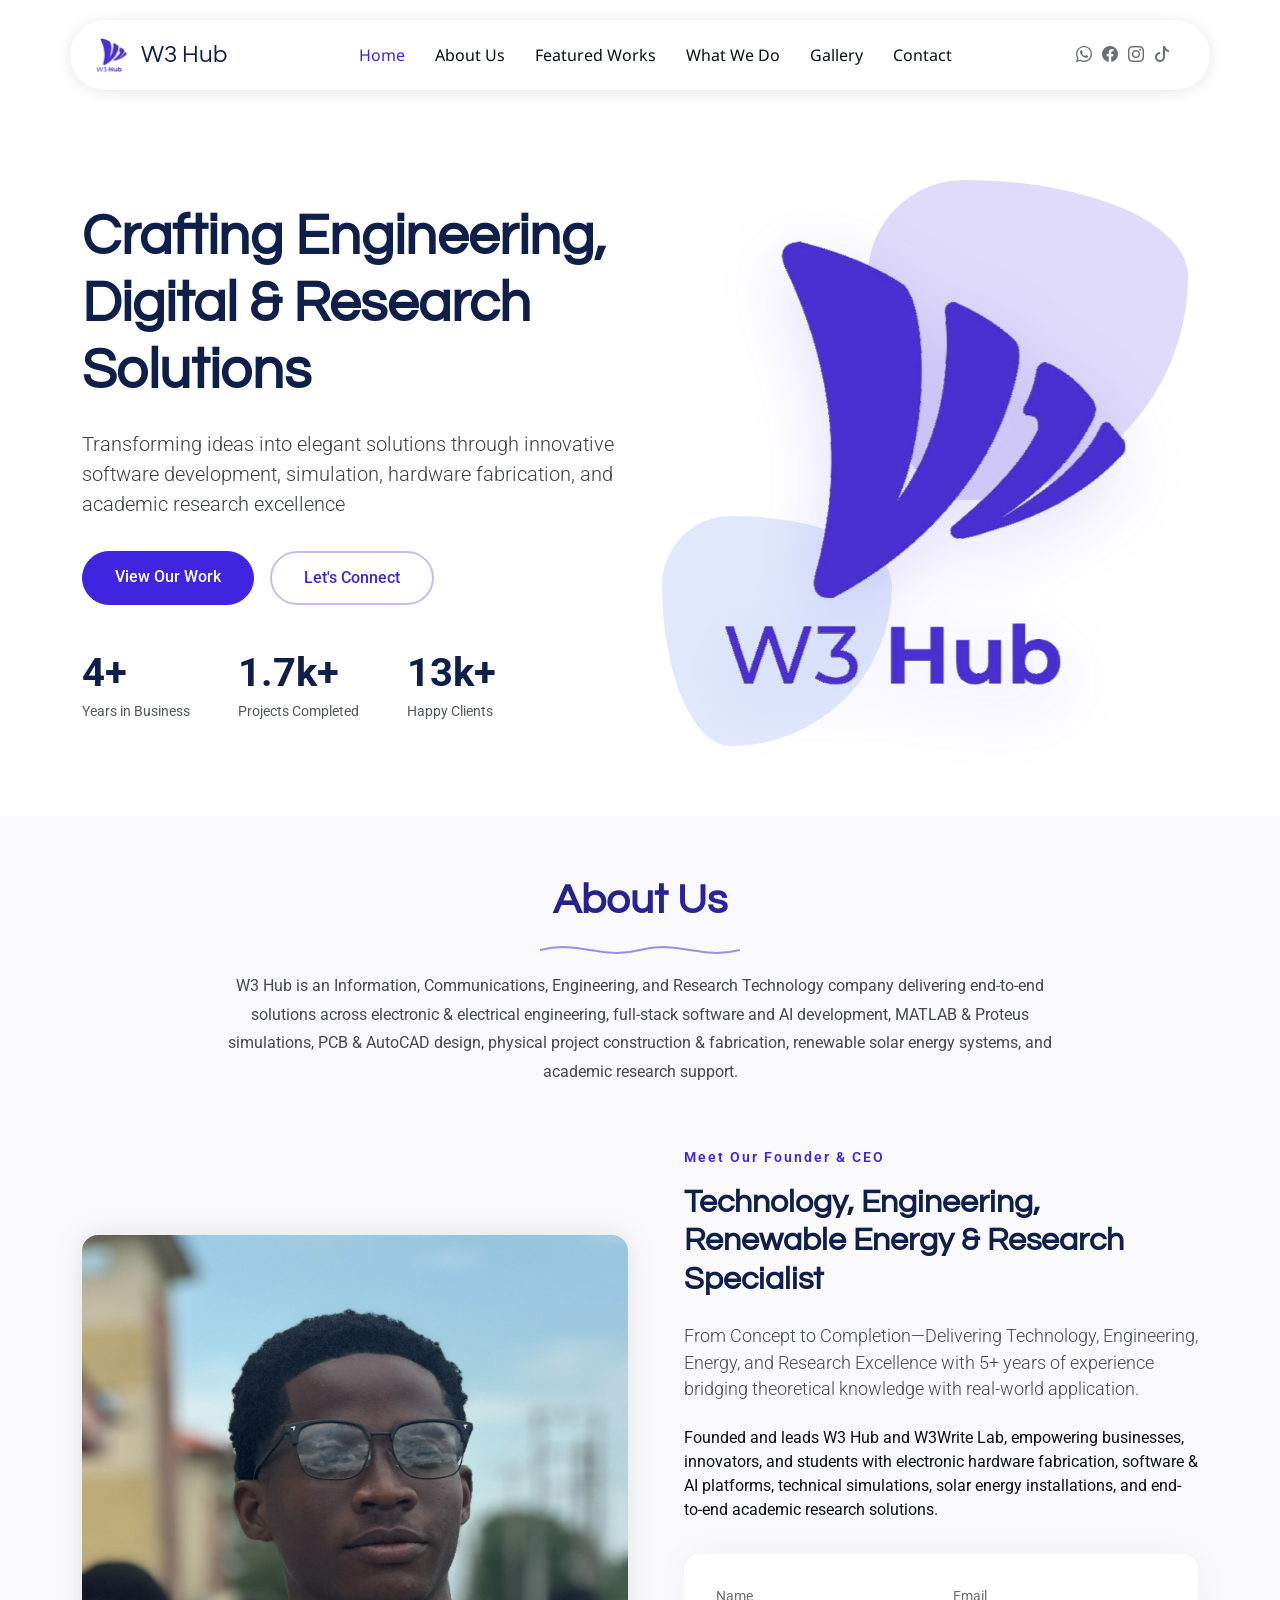
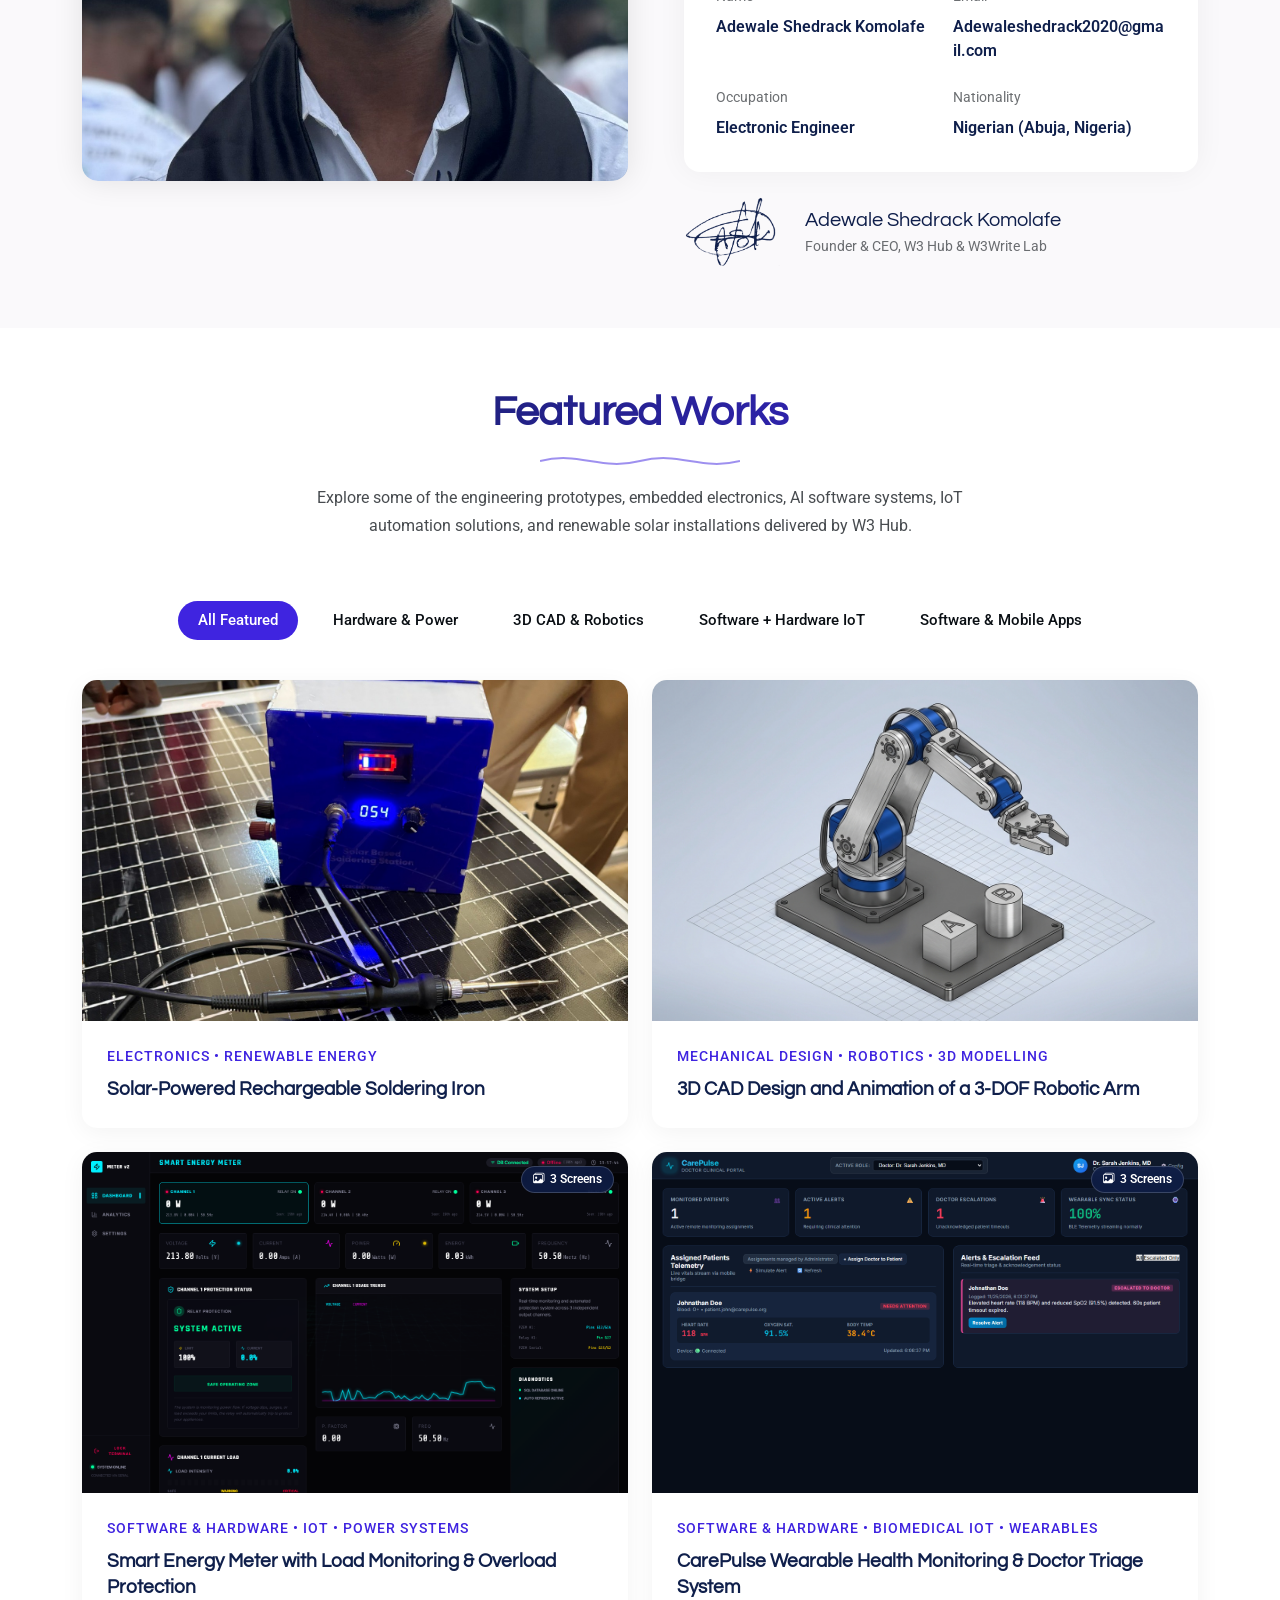
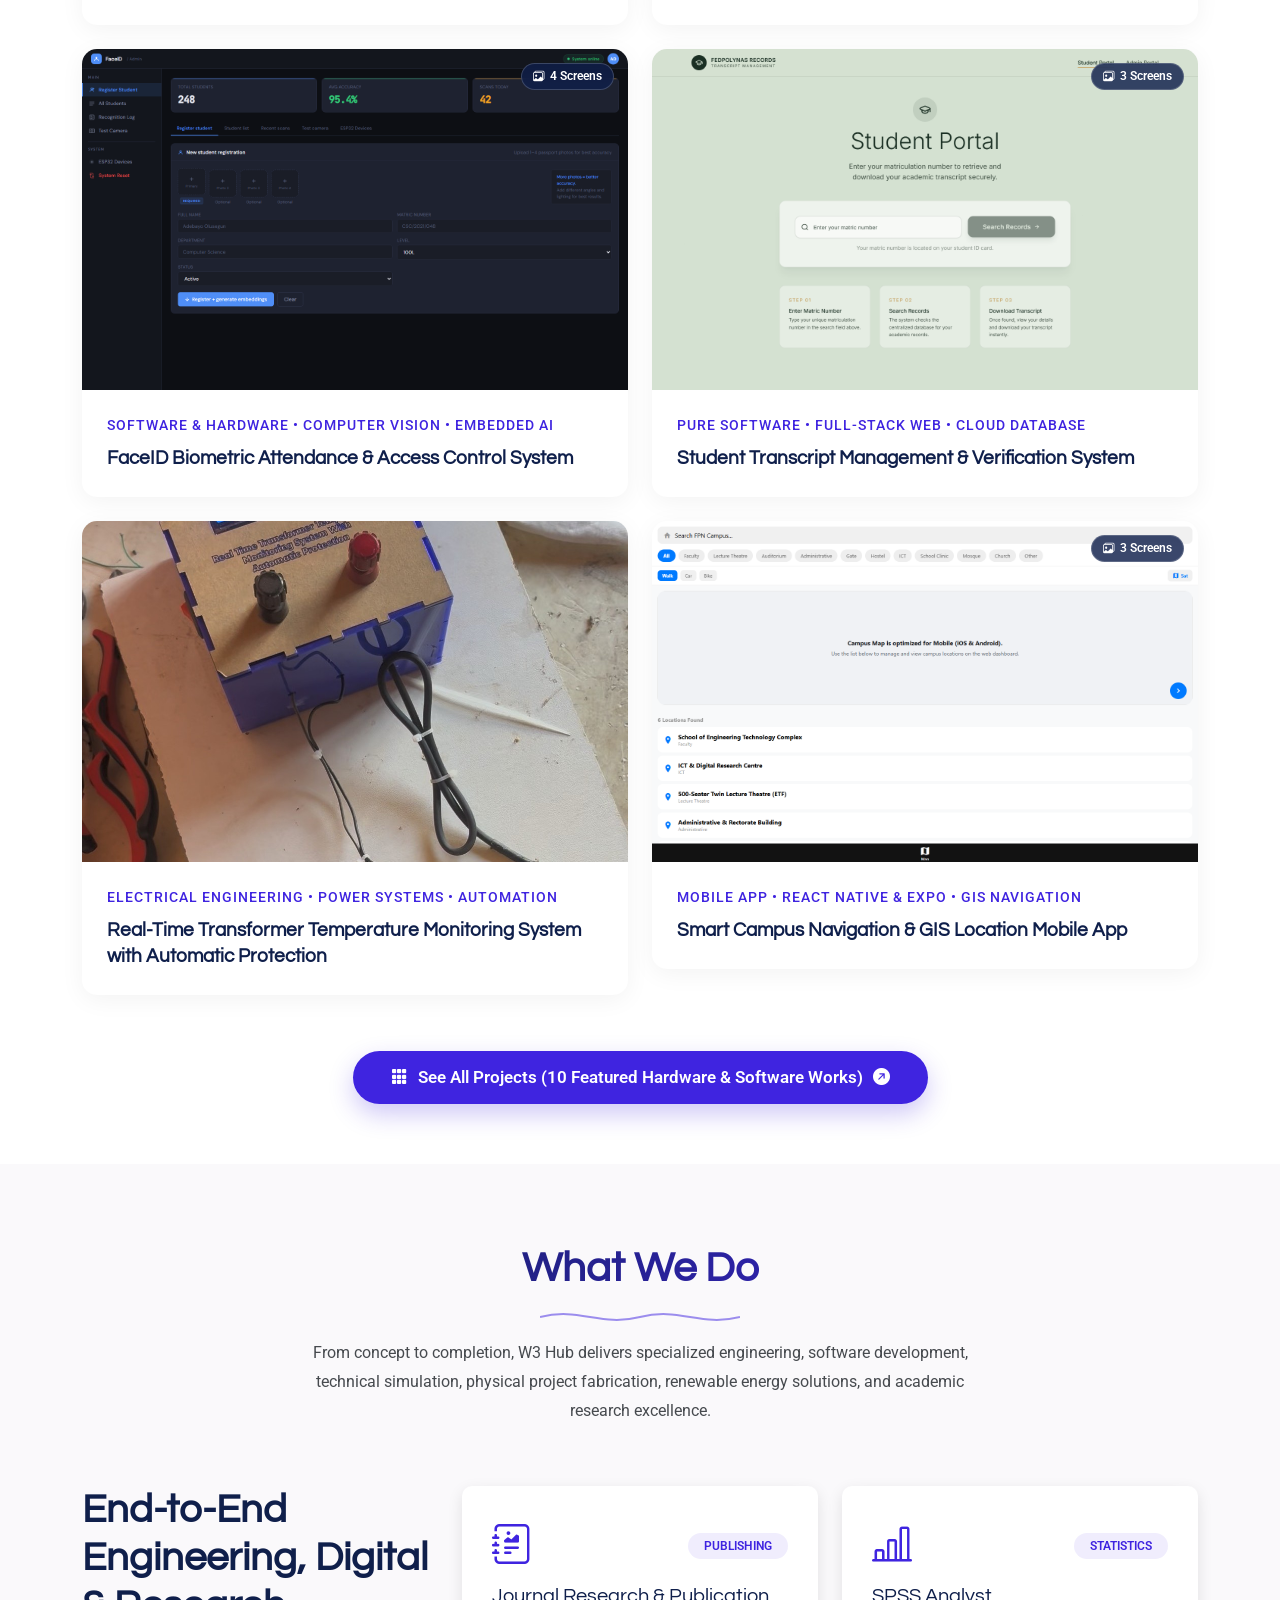
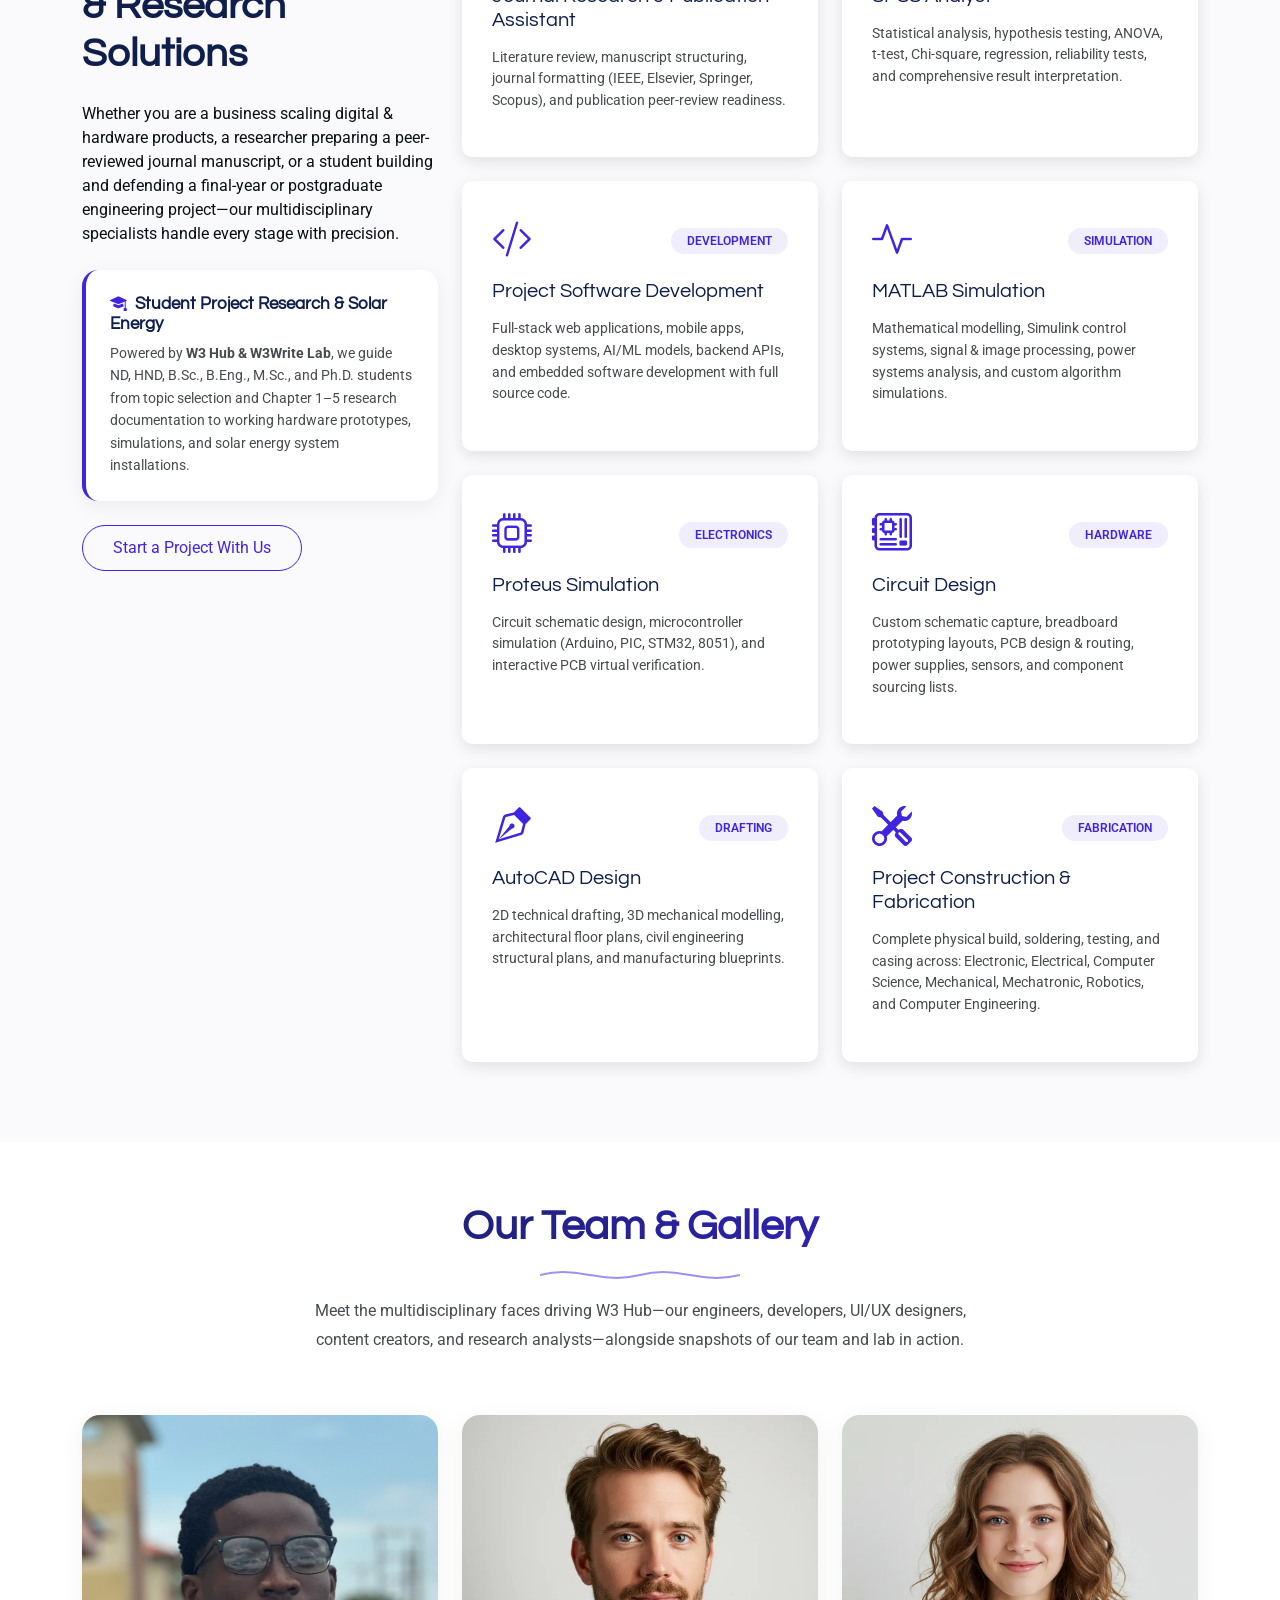
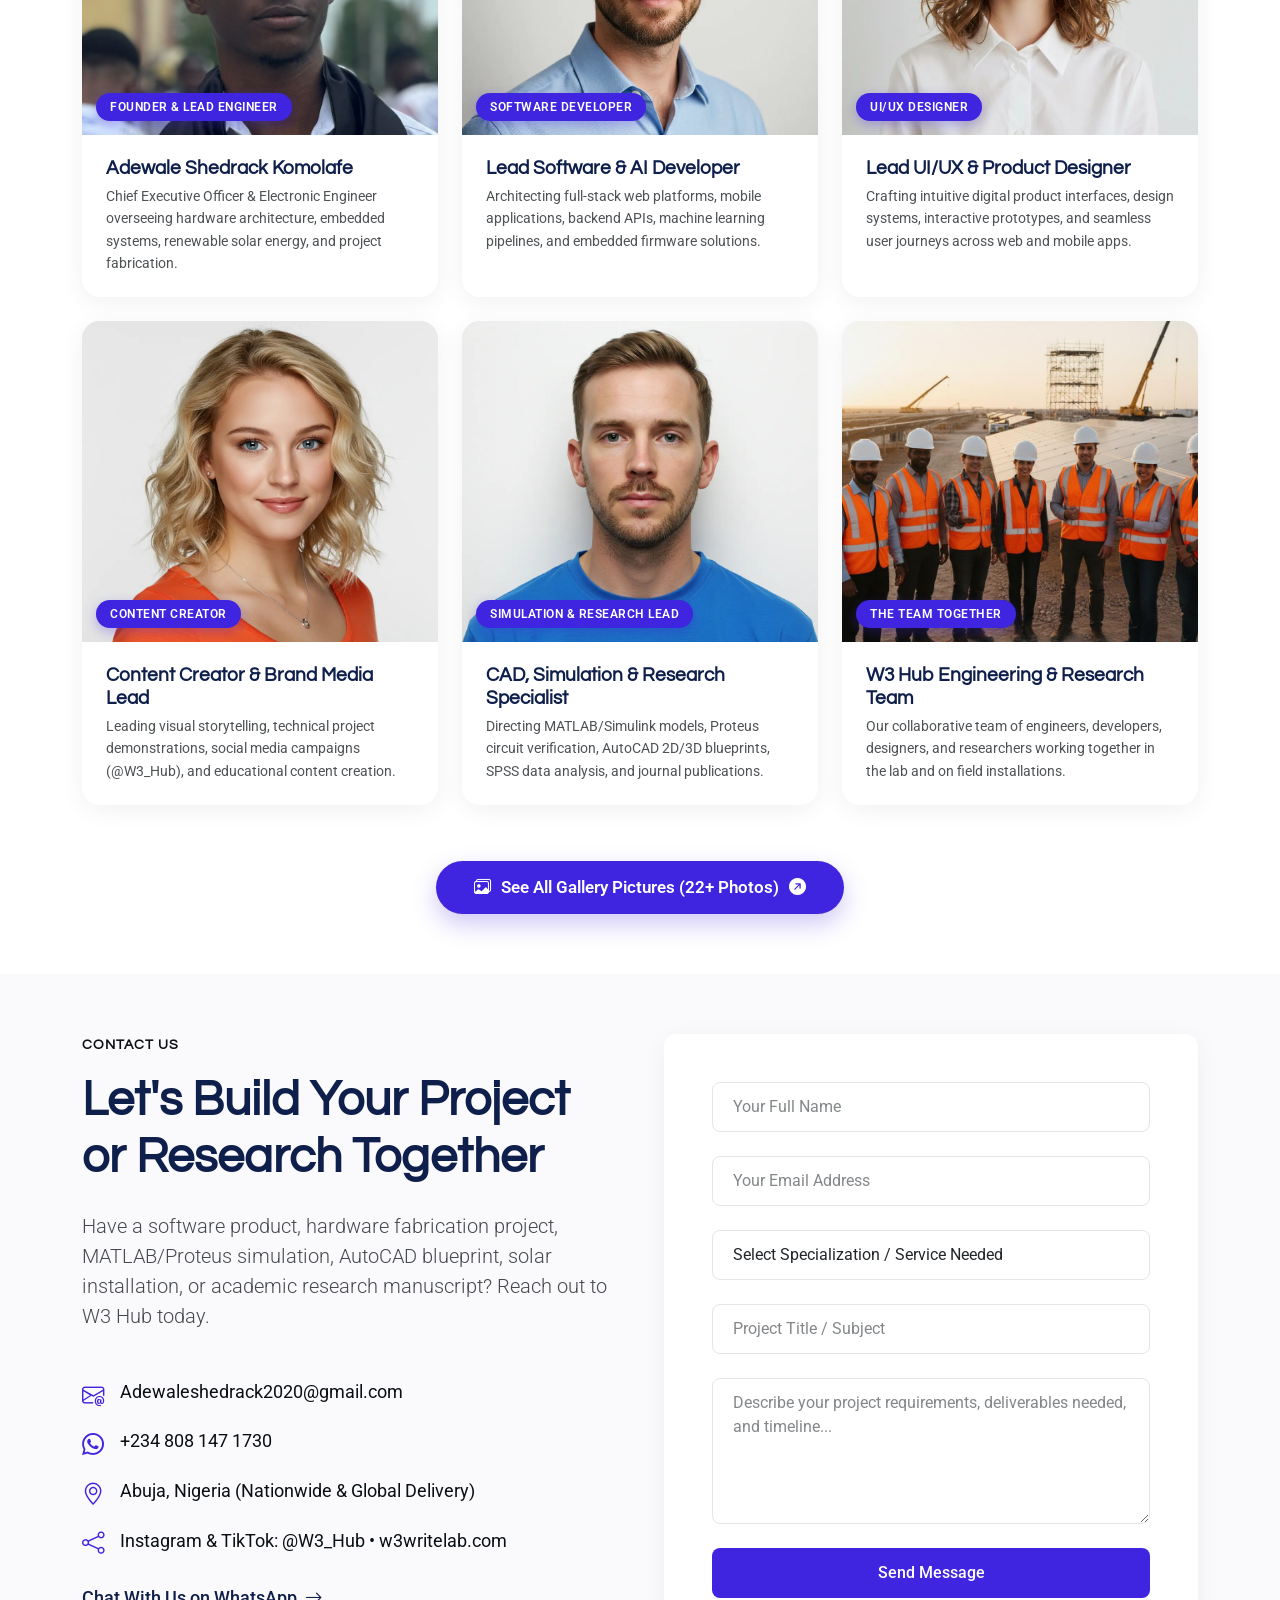
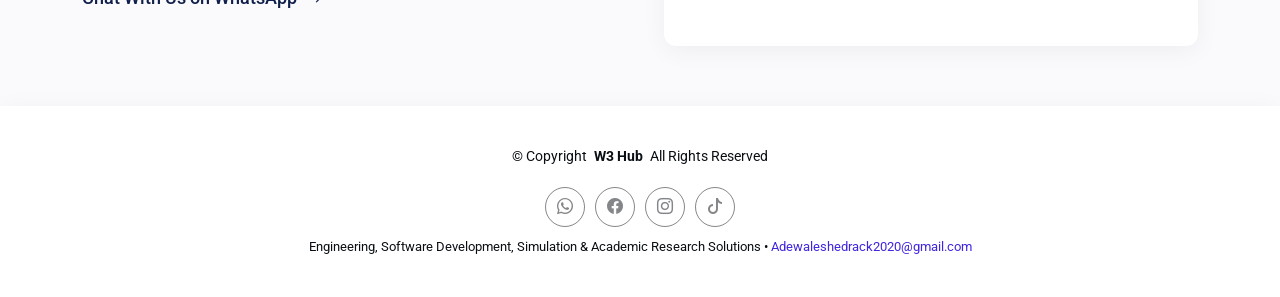
==== commit 2127ab82: "Remove 3D CAD watermark, fix modal image navigation scrollbar, update founder signature" ====
--- a/index.html
+++ b/index.html
@@ -178,7 +178,7 @@
 
               <div class="signature mt-4">
                 <div class="signature-image">
-                  <img src="assets/img/misc/signature-1.webp" alt="Founder Signature" class="img-fluid">
+                  <img src="assets/img/misc/founder-signature.png" alt="Adewale Shedrack Komolafe Signature" class="img-fluid" style="max-height: 72px; width: auto;">
                 </div>
                 <div class="signature-info">
                   <h4>Adewale Shedrack Komolafe</h4>
@@ -246,7 +246,6 @@
             <div class="col-lg-6 col-md-6 portfolio-item isotope-item filter-cad">
               <div class="portfolio-card">
                 <div class="portfolio-image">
-                  <span class="live-video-badge"><span class="live-video-dot"></span>Live 3D CAD Animation</span>
                   <video id="heroCadVideo" autoplay loop muted playsinline preload="auto" poster="assets/img/portfolio/project-4-poster.jpg">
                     <source src="assets/img/portfolio/project-4.mp4" type="video/mp4">
                     <source src="assets/img/portfolio/project-4.mov" type="video/quicktime">
@@ -782,17 +781,19 @@
 
   <!-- Project Details Modal (Opens when clicking View More on any Featured Work) -->
   <div class="modal fade" id="projectDetailsModal" tabindex="-1" aria-labelledby="projectModalTitle" aria-hidden="true">
-    <div class="modal-dialog modal-dialog-centered modal-lg modal-dialog-scrollable">
+    <div class="modal-dialog modal-dialog-centered modal-lg">
       <div class="modal-content border-0 rounded-4 overflow-hidden shadow-lg">
         <div class="position-relative" style="height: 360px; background: #0f1f4b;">
           <img id="projectModalImage" src="" alt="" style="width: 100%; height: 100%; object-fit: contain; background: #0b1536;">
           <video id="projectModalVideo" autoplay loop muted playsinline controls class="d-none" style="width: 100%; height: 100%; object-fit: contain; background: #0f1f4b;"></video>
-          <button type="button" class="btn-close btn-close-white position-absolute top-0 end-0 m-3 p-2 rounded-circle" data-bs-dismiss="modal" aria-label="Close" style="background-color: rgba(15, 31, 75, 0.8); opacity: 1; z-index: 5;"></button>
-          <span id="projectModalCategory" class="position-absolute top-0 start-0 m-3 px-3 py-1 rounded-pill text-white fw-semibold" style="background: var(--accent-color); font-size: 0.75rem; letter-spacing: 0.5px; text-transform: uppercase; z-index: 5;"></span>
-          <span id="projectModalScreenLabel" class="position-absolute bottom-0 end-0 m-3 px-3 py-1 rounded-pill text-white fw-medium d-none" style="background: rgba(11, 21, 54, 0.85); font-size: 0.75rem; z-index: 5; border: 1px solid rgba(255,255,255,0.18);"></span>
-        </div>
-
-        <!-- Multi-Screenshot Thumbnail Strip (Shown automatically when a project has multiple screenshots) -->
+          <button type="button" id="projectModalPrevBtn" class="modal-nav-arrow prev d-none" aria-label="Previous Screen"><i class="bi bi-chevron-left"></i></button>
+          <button type="button" id="projectModalNextBtn" class="modal-nav-arrow next d-none" aria-label="Next Screen"><i class="bi bi-chevron-right"></i></button>
+          <button type="button" class="btn-close btn-close-white position-absolute top-0 end-0 m-3 p-2 rounded-circle" data-bs-dismiss="modal" aria-label="Close" style="background-color: rgba(15, 31, 75, 0.8); opacity: 1; z-index: 6;"></button>
+          <span id="projectModalCategory" class="position-absolute top-0 start-0 m-3 px-3 py-1 rounded-pill text-white fw-semibold" style="background: var(--accent-color); font-size: 0.75rem; letter-spacing: 0.5px; text-transform: uppercase; z-index: 6;"></span>
+          <span id="projectModalScreenLabel" class="position-absolute bottom-0 end-0 m-3 px-3 py-1 rounded-pill text-white fw-medium d-none" style="background: rgba(11, 21, 54, 0.85); font-size: 0.75rem; z-index: 6; border: 1px solid rgba(255,255,255,0.18);"></span>
+        </div>
+
+        <!-- Multi-Screenshot Thumbnail Strip (Scrollbar-free centered bar) -->
         <div id="projectModalThumbStrip" class="modal-thumb-strip d-none"></div>
 
         <div class="modal-body p-4 p-lg-5">
@@ -1009,11 +1010,19 @@
       }
     };
 
+    let currentModalProjectId = null;
+    let currentModalScreenIdx = 0;
+
     function switchProjectModalScreen(projectId, screenIdx) {
       const project = W3HUB_PROJECTS_DATA[projectId];
-      if (!project || !project.screenshots || !project.screenshots[screenIdx]) return;
-
-      const shot = project.screenshots[screenIdx];
+      if (!project || !project.screenshots || !project.screenshots.length) return;
+
+      const total = project.screenshots.length;
+      const idx = ((screenIdx % total) + total) % total;
+      currentModalProjectId = projectId;
+      currentModalScreenIdx = idx;
+
+      const shot = project.screenshots[idx];
       const imgEl = document.getElementById('projectModalImage');
       const vidEl = document.getElementById('projectModalVideo');
       const labelEl = document.getElementById('projectModalScreenLabel');
@@ -1025,18 +1034,20 @@
       imgEl.alt = shot.label;
 
       if (labelEl) {
-        labelEl.textContent = shot.label;
+        labelEl.textContent = `${shot.label} (${idx + 1}/${total})`;
         labelEl.classList.remove('d-none');
       }
 
-      document.querySelectorAll('#projectModalThumbStrip .modal-thumb-item').forEach((el, idx) => {
-        el.classList.toggle('active', idx === screenIdx);
+      document.querySelectorAll('#projectModalThumbStrip .modal-thumb-item').forEach((el, i) => {
+        el.classList.toggle('active', i === idx);
       });
     }
 
     function openProjectDetailModal(projectId) {
       const project = W3HUB_PROJECTS_DATA[projectId];
       if (!project) return;
+      currentModalProjectId = projectId;
+      currentModalScreenIdx = 0;
 
       // If All Projects Archive Modal is open, close it cleanly first
       const archiveModalEl = document.getElementById('allProjectsModal');
@@ -1049,6 +1060,8 @@
       const vidEl = document.getElementById('projectModalVideo');
       const thumbStrip = document.getElementById('projectModalThumbStrip');
       const labelEl = document.getElementById('projectModalScreenLabel');
+      const prevBtn = document.getElementById('projectModalPrevBtn');
+      const nextBtn = document.getElementById('projectModalNextBtn');
 
       if (project.video) {
         imgEl.classList.add('d-none');
@@ -1059,6 +1072,8 @@
         vidEl.play().catch(() => {});
         if (thumbStrip) thumbStrip.classList.add('d-none');
         if (labelEl) labelEl.classList.add('d-none');
+        if (prevBtn) prevBtn.classList.add('d-none');
+        if (nextBtn) nextBtn.classList.add('d-none');
       } else {
         vidEl.pause();
         vidEl.classList.add('d-none');
@@ -1076,12 +1091,22 @@
             </div>
           `).join('');
           if (labelEl) {
-            labelEl.textContent = firstLbl;
+            labelEl.textContent = `${firstLbl} (1/${project.screenshots.length})`;
             labelEl.classList.remove('d-none');
+          }
+          if (prevBtn) {
+            prevBtn.classList.remove('d-none');
+            prevBtn.onclick = () => switchProjectModalScreen(currentModalProjectId, currentModalScreenIdx - 1);
+          }
+          if (nextBtn) {
+            nextBtn.classList.remove('d-none');
+            nextBtn.onclick = () => switchProjectModalScreen(currentModalProjectId, currentModalScreenIdx + 1);
           }
         } else {
           thumbStrip.classList.add('d-none');
           if (labelEl) labelEl.classList.add('d-none');
+          if (prevBtn) prevBtn.classList.add('d-none');
+          if (nextBtn) nextBtn.classList.add('d-none');
         }
       }
 
@@ -1118,7 +1143,7 @@
           const p = W3HUB_PROJECTS_DATA[id];
           const screenCount = (p.screenshots && p.screenshots.length > 1)
             ? `<span class="screenshot-count-badge"><i class="bi bi-images"></i> ${p.screenshots.length} Screens</span>`
-            : (p.video ? `<span class="live-video-badge"><span class="live-video-dot"></span>3D CAD Video</span>` : '');
+            : '';
           return `
             <div class="col-lg-4 col-md-6">
               <div class="portfolio-card h-100" style="cursor: pointer;" onclick="openProjectDetailModal(${id})">
--- a/assets/css/main.css
+++ b/assets/css/main.css
@@ -1348,31 +1348,36 @@
 
 .modal-thumb-strip {
   display: flex;
-  gap: 10px;
-  overflow-x: auto;
-  padding: 12px 16px;
-  background: #0b1536;
-  border-top: 1px solid rgba(255, 255, 255, 0.1);
+  align-items: center;
+  justify-content: center;
+  flex-wrap: wrap;
+  gap: 12px;
+  overflow: hidden;
+  padding: 14px 20px;
+  background: #f8fafc;
+  border-bottom: 1px solid rgba(15, 31, 75, 0.08);
 }
 
 .modal-thumb-item {
-  width: 86px;
-  height: 54px;
-  border-radius: 8px;
+  width: 96px;
+  height: 60px;
+  border-radius: 10px;
   overflow: hidden;
   cursor: pointer;
-  border: 2px solid transparent;
-  opacity: 0.6;
-  transition: all 0.2s ease;
+  border: 2.5px solid transparent;
+  opacity: 0.65;
+  transition: all 0.22s ease;
   flex-shrink: 0;
-  background: #1e293b;
+  background: #0f1f4b;
+  box-shadow: 0 3px 10px rgba(15, 31, 75, 0.1);
 }
 
 .modal-thumb-item:hover,
 .modal-thumb-item.active {
   opacity: 1;
-  border-color: #38bdf8;
+  border-color: var(--accent-color);
   transform: translateY(-2px);
+  box-shadow: 0 6px 16px rgba(63, 36, 224, 0.25);
 }
 
 .modal-thumb-item img {
@@ -1380,6 +1385,34 @@
   height: 100%;
   object-fit: cover;
 }
+
+.modal-nav-arrow {
+  position: absolute;
+  top: 50%;
+  transform: translateY(-50%);
+  z-index: 6;
+  width: 40px;
+  height: 40px;
+  border-radius: 50%;
+  border: 1px solid rgba(255, 255, 255, 0.25);
+  background: rgba(15, 31, 75, 0.78);
+  color: #ffffff;
+  display: flex;
+  align-items: center;
+  justify-content: center;
+  cursor: pointer;
+  transition: all 0.2s ease;
+  backdrop-filter: blur(6px);
+}
+
+.modal-nav-arrow:hover {
+  background: var(--accent-color);
+  border-color: var(--accent-color);
+  transform: translateY(-50%) scale(1.08);
+}
+
+.modal-nav-arrow.prev { left: 14px; }
+.modal-nav-arrow.next { right: 14px; }
 
 .portfolio .portfolio-card .portfolio-content p {
   font-size: 15px;
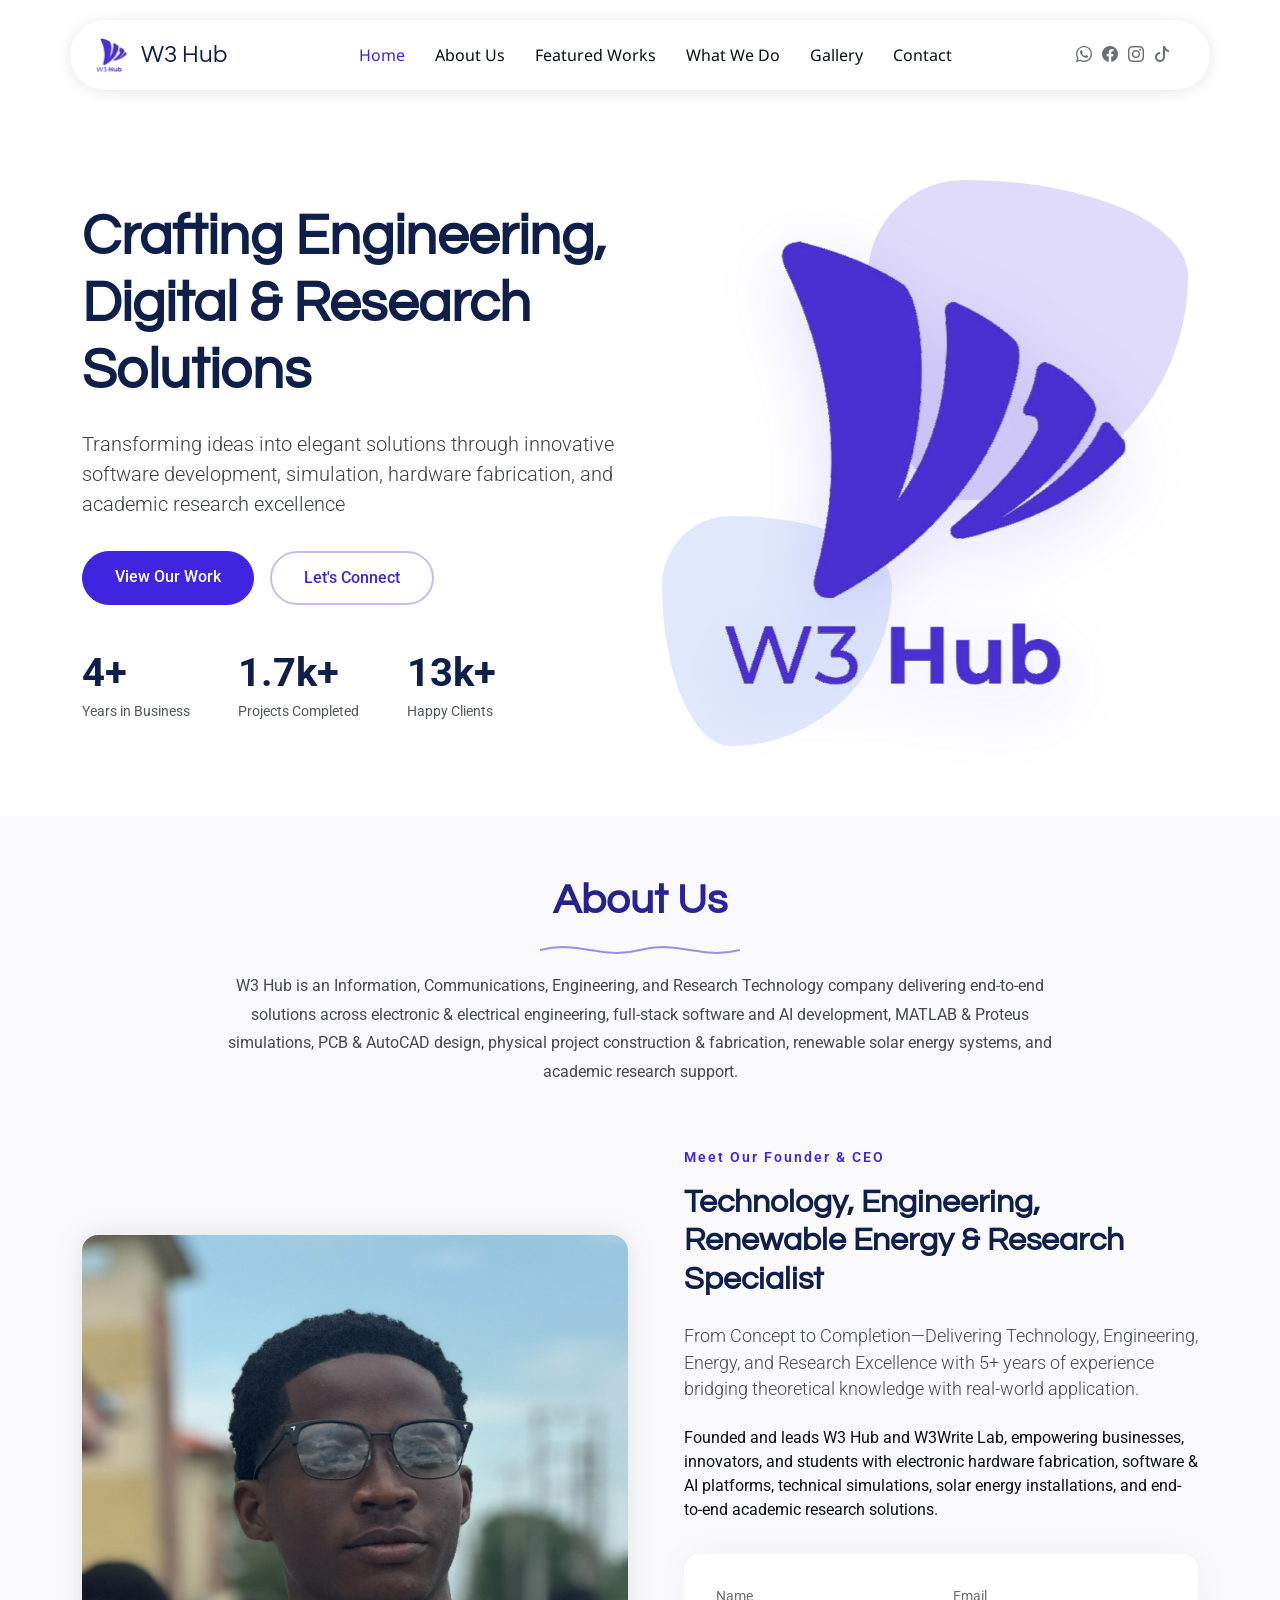
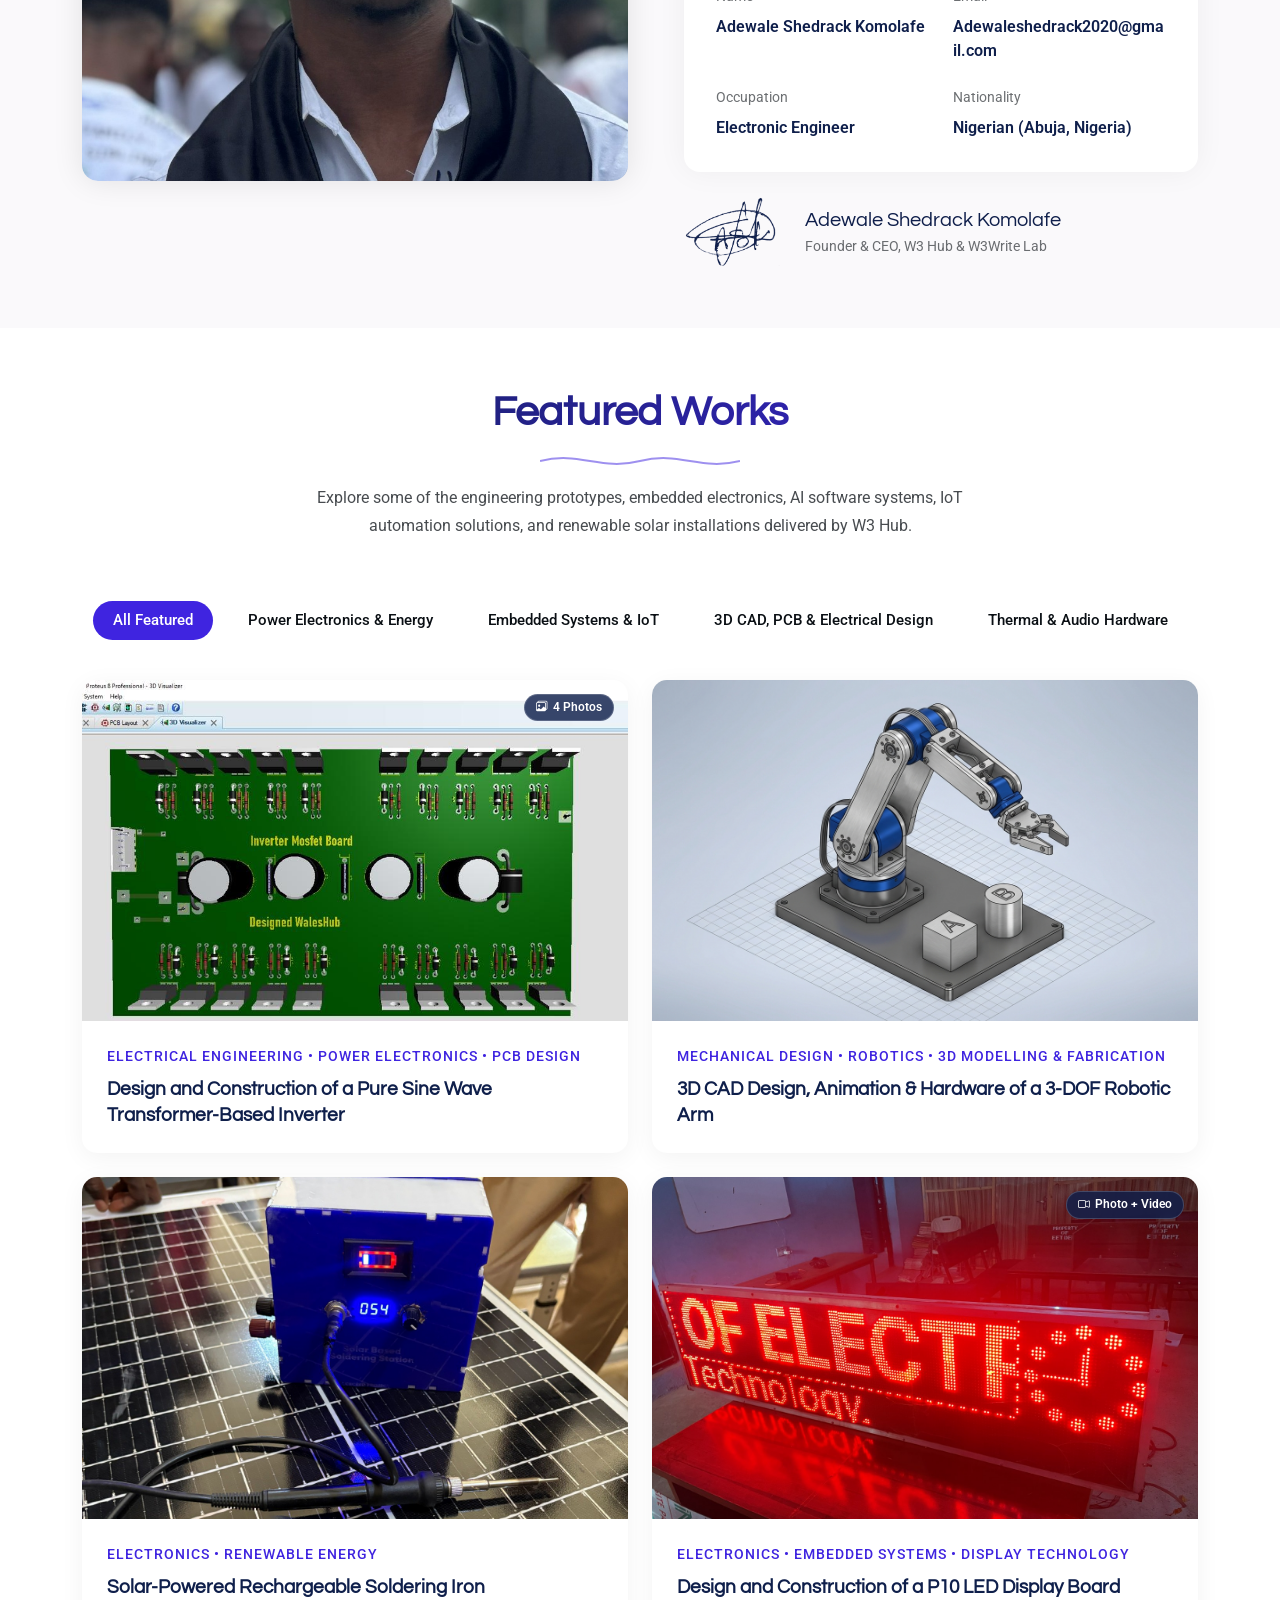
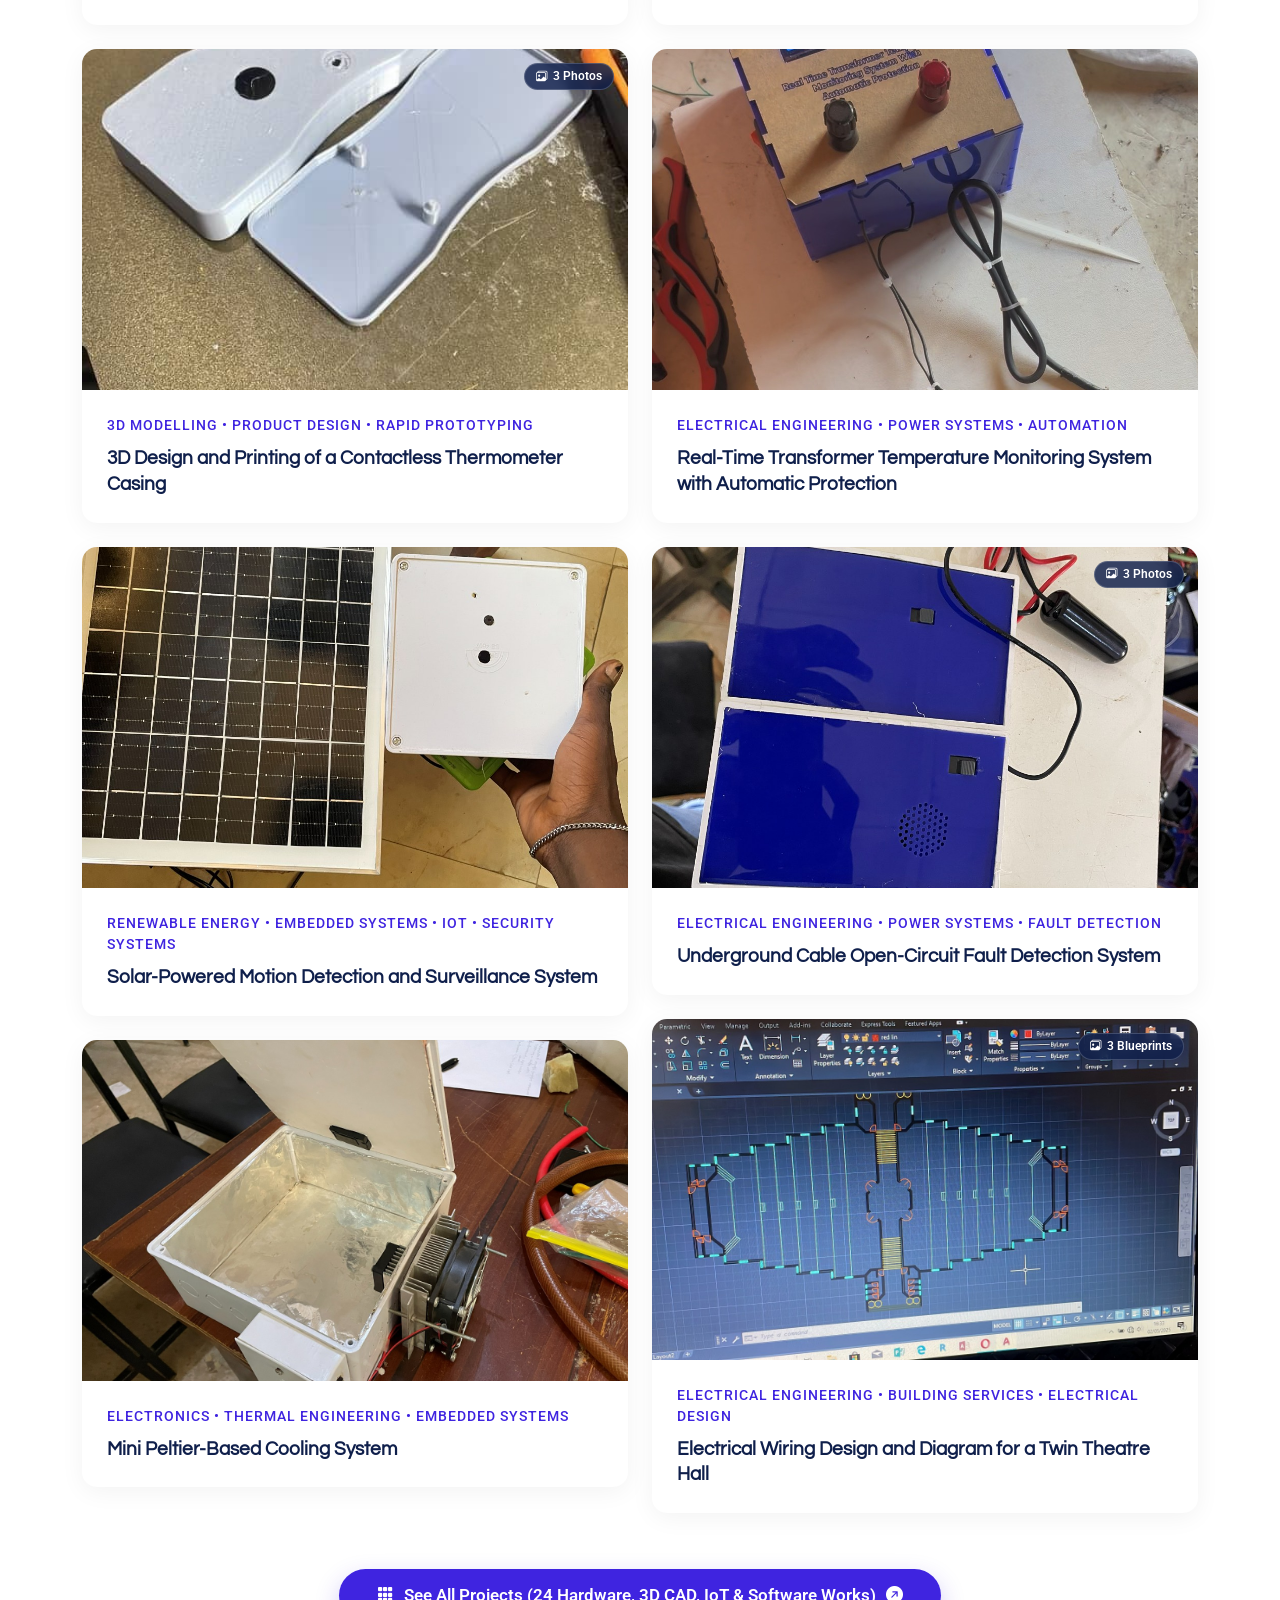
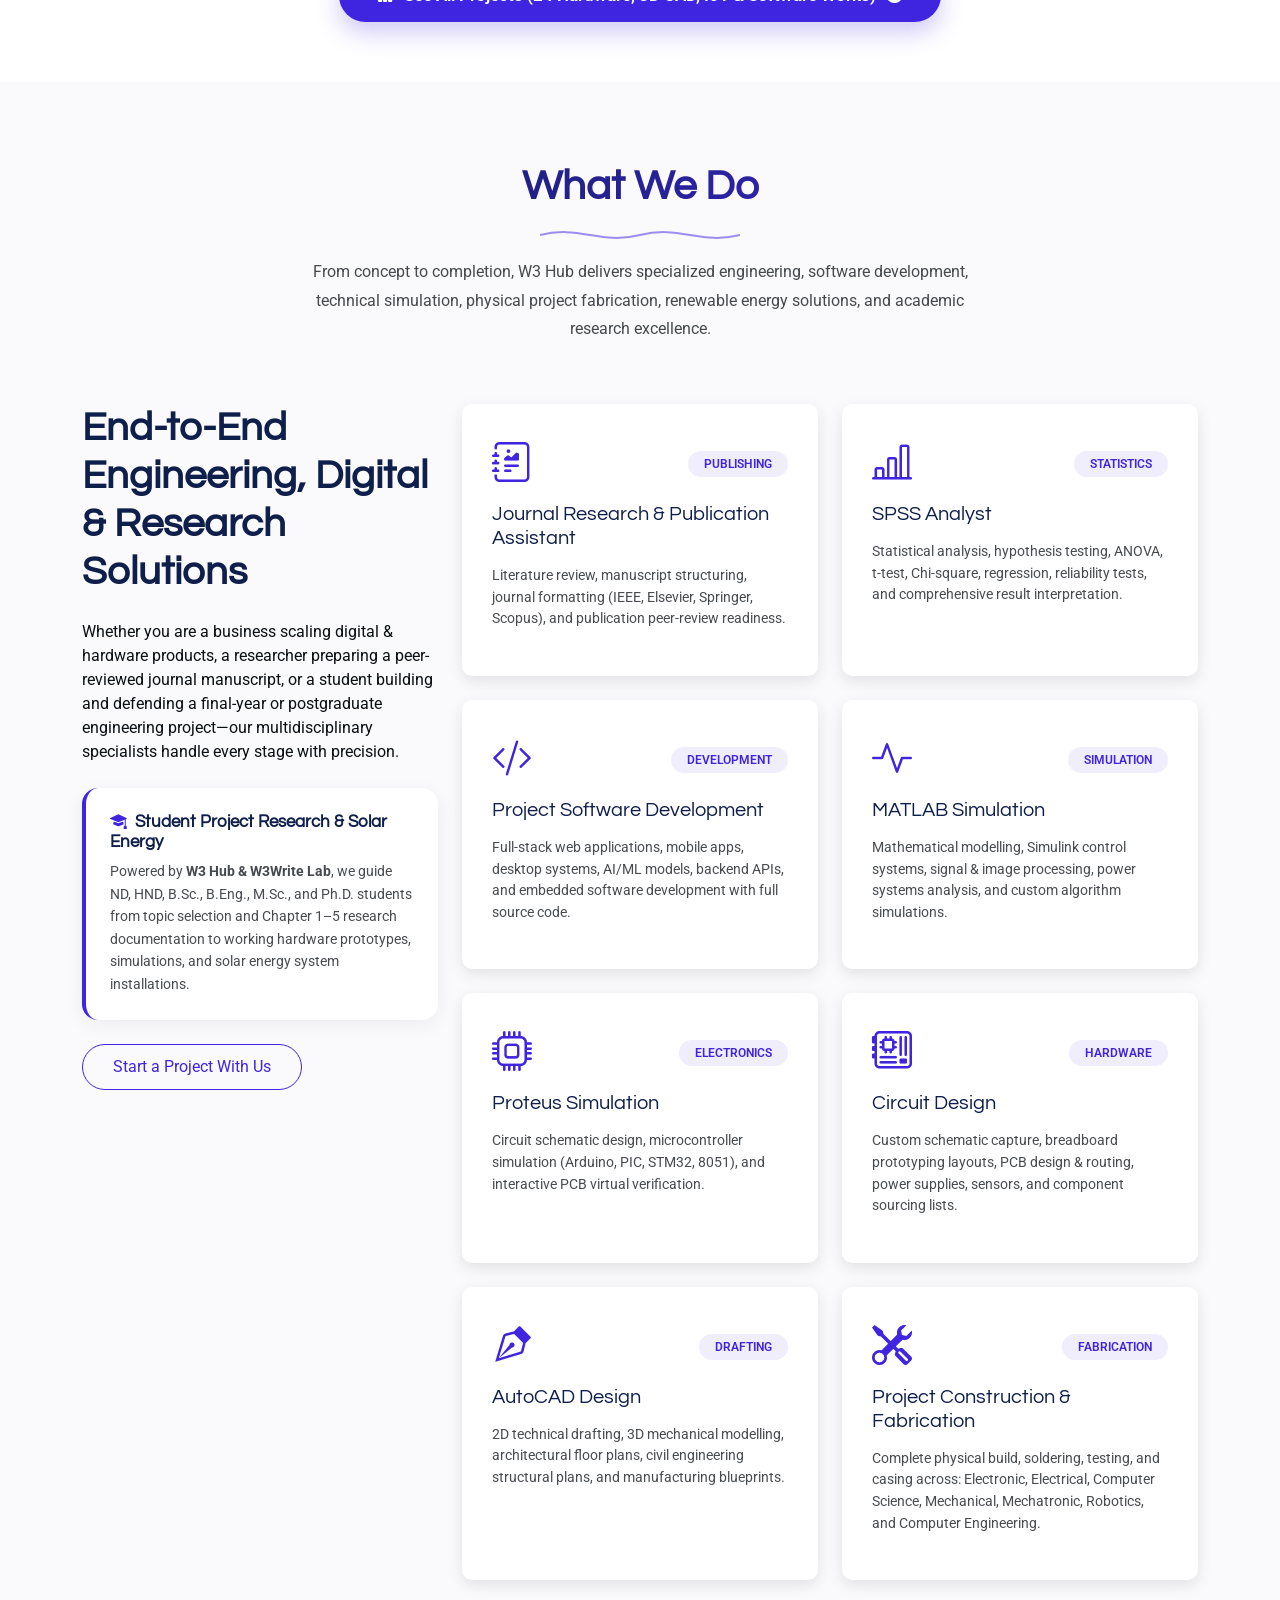
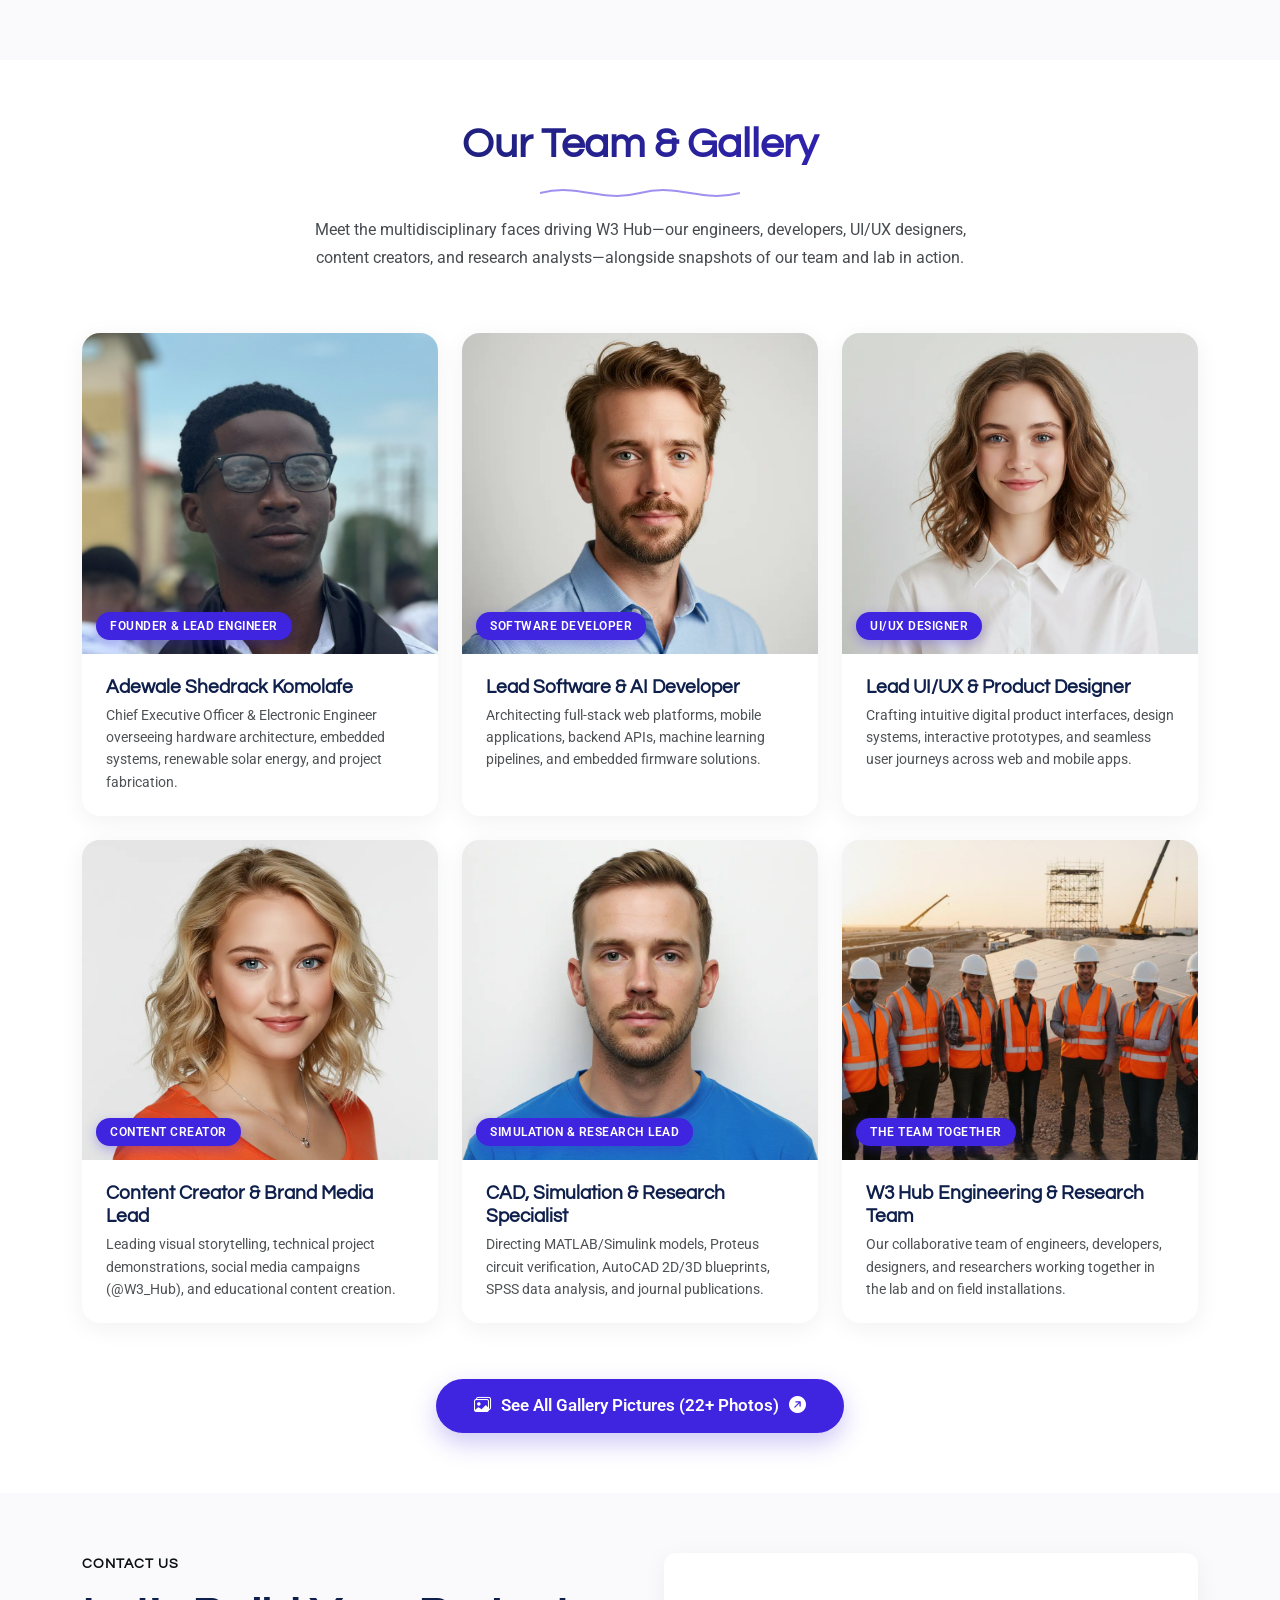
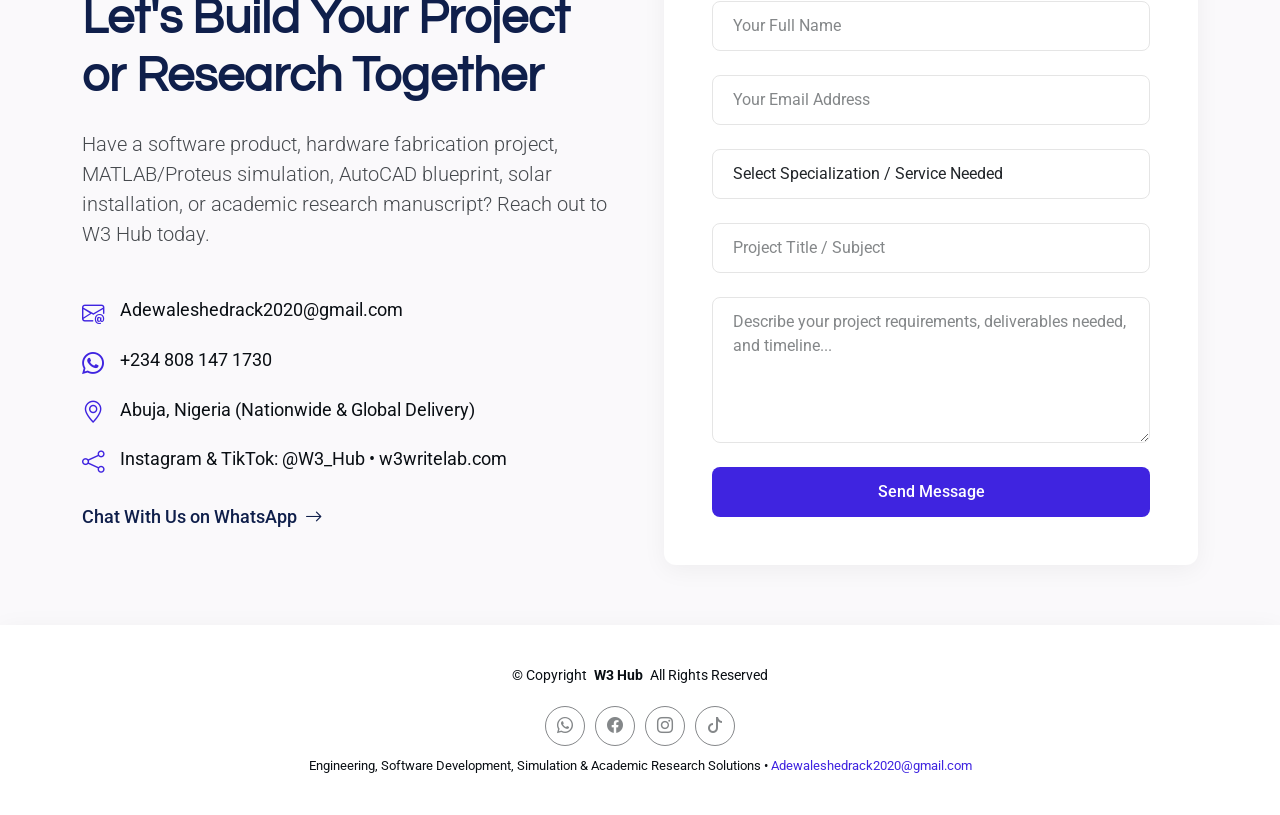
==== commit 756e78e4: "Add 15 hardware/CAD projects with multi-photo/muted-video viewer and complete SEO for w3hub.site" ====
--- a/index.html
+++ b/index.html
@@ -4,9 +4,60 @@
 <head>
   <meta charset="utf-8">
   <meta content="width=device-width, initial-scale=1.0" name="viewport">
-  <title>W3 Hub - Engineering, Software &amp; Research Solutions</title>
-  <meta name="description" content="W3 Hub - Transforming ideas into elegant solutions through software development, simulation, circuit &amp; CAD design, project fabrication, and academic research.">
-  <meta name="keywords" content="W3 Hub, Engineering, Software Development, MATLAB, Proteus, Circuit Design, AutoCAD, SPSS, Project Fabrication">
+  <title>W3 Hub | Engineering Fabrication, PCB &amp; Circuit Design, Simulation, Software &amp; Academic Research</title>
+  <meta name="description" content="W3 Hub (w3hub.site) is a premier Engineering, Software Development, Simulation, Hardware Fabrication, and Academic Research Technology company in Abuja, Nigeria. Specializing in PCB &amp; Circuit Design, Proteus &amp; MATLAB Simulation, AutoCAD 2D/3D Modelling, Power Electronics, Embedded Systems, Full-Stack Software &amp; AI, SPSS Analysis, and Journal Publication.">
+  <meta name="keywords" content="W3 Hub, w3hub.site, Adewale Shedrack Komolafe, W3Write Lab, Engineering Project Fabrication Nigeria, PCB Design, Circuit Design, Proteus Simulation, MATLAB Simulink Simulation, AutoCAD 2D 3D Design, Embedded Systems, Arduino ESP32 Projects, Solar Inverter Design, Software Development, SPSS Statistical Analysis, Journal Research Publication, Student Project Research Abuja">
+  <meta name="author" content="Adewale Shedrack Komolafe — W3 Hub">
+  <meta name="robots" content="index, follow, max-image-preview:large, max-snippet:-1, max-video-preview:-1">
+  <link rel="canonical" href="https://w3hub.site/">
+
+  <!-- Open Graph / Social Media Sharing Meta Tags -->
+  <meta property="og:type" content="website">
+  <meta property="og:site_name" content="W3 Hub">
+  <meta property="og:url" content="https://w3hub.site/">
+  <meta property="og:title" content="W3 Hub | Engineering, Software Development, Simulation &amp; Research Solutions">
+  <meta property="og:description" content="Transforming ideas into working hardware prototypes, PCB &amp; 3D CAD designs, MATLAB/Proteus simulations, full-stack software, solar systems, and academic research publications.">
+  <meta property="og:image" content="https://w3hub.site/assets/img/w3hub-logo-light.jpeg">
+  <meta property="og:locale" content="en_NG">
+
+  <!-- Twitter / X Card Meta Tags -->
+  <meta name="twitter:card" content="summary_large_image">
+  <meta name="twitter:url" content="https://w3hub.site/">
+  <meta name="twitter:title" content="W3 Hub | Engineering, Software &amp; Academic Research Hub">
+  <meta name="twitter:description" content="Custom hardware fabrication, PCB &amp; circuit design, MATLAB/Proteus simulation, 3D CAD modelling, full-stack software, and academic research support.">
+  <meta name="twitter:image" content="https://w3hub.site/assets/img/w3hub-logo-light.jpeg">
+
+  <!-- Structured Data (JSON-LD) for Google Search & Rich Results -->
+  <script type="application/ld+json">
+  {
+    "@context": "https://schema.org",
+    "@type": "ProfessionalService",
+    "name": "W3 Hub",
+    "alternateName": ["W3 HUB", "W3Write Lab"],
+    "url": "https://w3hub.site/",
+    "logo": "https://w3hub.site/assets/img/w3hub-hero-logo.png",
+    "image": "https://w3hub.site/assets/img/w3hub-logo-light.jpeg",
+    "description": "Information, Communications, Engineering, and Research Technology company delivering electronic hardware fabrication, PCB & circuit design, MATLAB & Proteus simulation, AutoCAD 2D/3D modelling, full-stack software & AI development, solar energy systems, SPSS statistical analysis, and academic research publication support.",
+    "founder": {
+      "@type": "Person",
+      "name": "Adewale Shedrack Komolafe",
+      "jobTitle": "Founder & CEO, Electronic Engineer"
+    },
+    "address": {
+      "@type": "PostalAddress",
+      "addressLocality": "Abuja",
+      "addressRegion": "FCT",
+      "addressCountry": "NG"
+    },
+    "telephone": "+2348081471730",
+    "email": "Adewaleshedrack2020@gmail.com",
+    "sameAs": [
+      "https://instagram.com/W3_Hub",
+      "https://tiktok.com/@W3_Hub",
+      "https://w3writelab.com"
+    ]
+  }
+  </script>
 
   <!-- Favicons -->
   <link href="assets/img/w3hub-hero-logo.png" rel="icon">
@@ -214,36 +265,37 @@
           <div class="portfolio-filters-container" data-aos="fade-up" data-aos-delay="200">
             <ul class="portfolio-filters isotope-filters">
               <li data-filter="*" class="filter-active">All Featured</li>
-              <li data-filter=".filter-hardware">Hardware &amp; Power</li>
-              <li data-filter=".filter-cad">3D CAD &amp; Robotics</li>
-              <li data-filter=".filter-hybrid">Software + Hardware IoT</li>
-              <li data-filter=".filter-software">Software &amp; Mobile Apps</li>
+              <li data-filter=".filter-power">Power Electronics &amp; Energy</li>
+              <li data-filter=".filter-embedded">Embedded Systems &amp; IoT</li>
+              <li data-filter=".filter-cad">3D CAD, PCB &amp; Electrical Design</li>
+              <li data-filter=".filter-thermal">Thermal &amp; Audio Hardware</li>
             </ul>
           </div>
 
           <div class="row g-4 isotope-container" data-aos="fade-up" data-aos-delay="300">
 
-            <!-- Project 1: Solar-Powered Rechargeable Soldering Iron -->
-            <div class="col-lg-6 col-md-6 portfolio-item isotope-item filter-hardware">
+            <!-- 1. Pure Sine Wave Transformer-Based Inverter (4 Images) -->
+            <div class="col-lg-6 col-md-6 portfolio-item isotope-item filter-power filter-cad">
               <div class="portfolio-card">
                 <div class="portfolio-image">
-                  <img src="assets/img/portfolio/project-1.jpg" class="img-fluid" alt="Solar-Powered Rechargeable Soldering Iron" loading="lazy">
+                  <span class="screenshot-count-badge"><i class="bi bi-images"></i> 4 Photos</span>
+                  <img src="assets/img/portfolio/hw-1-1.jpg" class="img-fluid" alt="Design and Construction of a Pure Sine Wave Transformer-Based Inverter" loading="lazy">
                   <div class="portfolio-overlay">
                     <div class="portfolio-actions">
-                      <a href="#" class="preview-link" onclick="openProjectDetailModal(1); return false;" title="View Project Details"><i class="bi bi-eye"></i></a>
-                      <a href="#" class="details-link" onclick="openProjectDetailModal(1); return false;" title="Read Full Breakdown"><i class="bi bi-arrow-right"></i></a>
+                      <a href="#" class="preview-link" onclick="openProjectDetailModal(11); return false;" title="View All Photos &amp; Details"><i class="bi bi-eye"></i></a>
+                      <a href="#" class="details-link" onclick="openProjectDetailModal(11); return false;" title="Read Full Breakdown"><i class="bi bi-arrow-right"></i></a>
                     </div>
                   </div>
                 </div>
                 <div class="portfolio-content">
-                  <span class="category">ELECTRONICS • RENEWABLE ENERGY</span>
-                  <h3 style="cursor: pointer;" onclick="openProjectDetailModal(1)">Solar-Powered Rechargeable Soldering Iron</h3>
+                  <span class="category">ELECTRICAL ENGINEERING • POWER ELECTRONICS • PCB DESIGN</span>
+                  <h3 style="cursor: pointer;" onclick="openProjectDetailModal(11)">Design and Construction of a Pure Sine Wave Transformer-Based Inverter</h3>
                 </div>
               </div>
             </div><!-- End Portfolio Item -->
 
-            <!-- Project 4: 3D CAD Design and Animation of a 3-DOF Robotic Arm (LIVE AUTOPLAYING VIDEO) -->
-            <div class="col-lg-6 col-md-6 portfolio-item isotope-item filter-cad">
+            <!-- 2. 3D CAD Design, Animation & Hardware Fabrication of a 3-DOF Robotic Arm (Autoplay Video + Hardware Photo) -->
+            <div class="col-lg-6 col-md-6 portfolio-item isotope-item filter-cad filter-embedded">
               <div class="portfolio-card">
                 <div class="portfolio-image">
                   <video id="heroCadVideo" autoplay loop muted playsinline preload="auto" poster="assets/img/portfolio/project-4-poster.jpg">
@@ -252,100 +304,79 @@
                   </video>
                   <div class="portfolio-overlay">
                     <div class="portfolio-actions">
-                      <a href="#" class="preview-link" onclick="openProjectDetailModal(4); return false;" title="Watch Full Animation &amp; Details"><i class="bi bi-eye"></i></a>
+                      <a href="#" class="preview-link" onclick="openProjectDetailModal(4); return false;" title="View 3D CAD Video &amp; Fabricated Hardware"><i class="bi bi-eye"></i></a>
                       <a href="#" class="details-link" onclick="openProjectDetailModal(4); return false;" title="Read Full Breakdown"><i class="bi bi-arrow-right"></i></a>
                     </div>
                   </div>
                 </div>
                 <div class="portfolio-content">
-                  <span class="category">MECHANICAL DESIGN • ROBOTICS • 3D MODELLING</span>
-                  <h3 style="cursor: pointer;" onclick="openProjectDetailModal(4)">3D CAD Design and Animation of a 3-DOF Robotic Arm</h3>
+                  <span class="category">MECHANICAL DESIGN • ROBOTICS • 3D MODELLING &amp; FABRICATION</span>
+                  <h3 style="cursor: pointer;" onclick="openProjectDetailModal(4)">3D CAD Design, Animation &amp; Hardware of a 3-DOF Robotic Arm</h3>
                 </div>
               </div>
             </div><!-- End Portfolio Item -->
 
-            <!-- Project 6: ESP32 Smart Energy Meter with Load Monitoring & Overload Protection (Software + Hardware) -->
-            <div class="col-lg-6 col-md-6 portfolio-item isotope-item filter-hybrid">
+            <!-- 3. Solar-Powered Rechargeable Soldering Iron -->
+            <div class="col-lg-6 col-md-6 portfolio-item isotope-item filter-power filter-embedded">
               <div class="portfolio-card">
                 <div class="portfolio-image">
-                  <span class="screenshot-count-badge"><i class="bi bi-images"></i> 3 Screens</span>
-                  <img src="assets/img/portfolio/smart-meter-1.png" class="img-fluid" alt="ESP32 Smart Energy Meter with Load Monitoring and Overload Protection" loading="lazy">
+                  <img src="assets/img/portfolio/project-1.jpg" class="img-fluid" alt="Solar-Powered Rechargeable Soldering Iron" loading="lazy">
                   <div class="portfolio-overlay">
                     <div class="portfolio-actions">
-                      <a href="#" class="preview-link" onclick="openProjectDetailModal(6); return false;" title="View All Screens &amp; Details"><i class="bi bi-eye"></i></a>
-                      <a href="#" class="details-link" onclick="openProjectDetailModal(6); return false;" title="Read Full Breakdown"><i class="bi bi-arrow-right"></i></a>
+                      <a href="#" class="preview-link" onclick="openProjectDetailModal(1); return false;" title="View Project Details"><i class="bi bi-eye"></i></a>
+                      <a href="#" class="details-link" onclick="openProjectDetailModal(1); return false;" title="Read Full Breakdown"><i class="bi bi-arrow-right"></i></a>
                     </div>
                   </div>
                 </div>
                 <div class="portfolio-content">
-                  <span class="category">SOFTWARE &amp; HARDWARE • IOT • POWER SYSTEMS</span>
-                  <h3 style="cursor: pointer;" onclick="openProjectDetailModal(6)">Smart Energy Meter with Load Monitoring &amp; Overload Protection</h3>
+                  <span class="category">ELECTRONICS • RENEWABLE ENERGY</span>
+                  <h3 style="cursor: pointer;" onclick="openProjectDetailModal(1)">Solar-Powered Rechargeable Soldering Iron</h3>
                 </div>
               </div>
             </div><!-- End Portfolio Item -->
 
-            <!-- Project 7: CarePulse — Wearable Health Monitoring & Clinical Triage System (Software + Hardware) -->
-            <div class="col-lg-6 col-md-6 portfolio-item isotope-item filter-hybrid">
+            <!-- 4. Design and Construction of a P10 LED Display Board (Photo + Muted Video) -->
+            <div class="col-lg-6 col-md-6 portfolio-item isotope-item filter-embedded">
               <div class="portfolio-card">
                 <div class="portfolio-image">
-                  <span class="screenshot-count-badge"><i class="bi bi-images"></i> 3 Screens</span>
-                  <img src="assets/img/portfolio/carepulse-1.png" class="img-fluid" alt="CarePulse Wearable Health Monitoring and Clinical Triage System" loading="lazy">
+                  <span class="screenshot-count-badge"><i class="bi bi-camera-video"></i> Photo + Video</span>
+                  <img src="assets/img/portfolio/hw-8-1.jpg" class="img-fluid" alt="Design and Construction of a P10 LED Display Board" loading="lazy">
                   <div class="portfolio-overlay">
                     <div class="portfolio-actions">
-                      <a href="#" class="preview-link" onclick="openProjectDetailModal(7); return false;" title="View All Screens &amp; Details"><i class="bi bi-eye"></i></a>
-                      <a href="#" class="details-link" onclick="openProjectDetailModal(7); return false;" title="Read Full Breakdown"><i class="bi bi-arrow-right"></i></a>
+                      <a href="#" class="preview-link" onclick="openProjectDetailModal(17); return false;" title="View Photo &amp; Demo Video"><i class="bi bi-eye"></i></a>
+                      <a href="#" class="details-link" onclick="openProjectDetailModal(17); return false;" title="Read Full Breakdown"><i class="bi bi-arrow-right"></i></a>
                     </div>
                   </div>
                 </div>
                 <div class="portfolio-content">
-                  <span class="category">SOFTWARE &amp; HARDWARE • BIOMEDICAL IOT • WEARABLES</span>
-                  <h3 style="cursor: pointer;" onclick="openProjectDetailModal(7)">CarePulse Wearable Health Monitoring &amp; Doctor Triage System</h3>
+                  <span class="category">ELECTRONICS • EMBEDDED SYSTEMS • DISPLAY TECHNOLOGY</span>
+                  <h3 style="cursor: pointer;" onclick="openProjectDetailModal(17)">Design and Construction of a P10 LED Display Board</h3>
                 </div>
               </div>
             </div><!-- End Portfolio Item -->
 
-            <!-- Project 8: FaceID Biometric Attendance & Access Control System (Software + Hardware) -->
-            <div class="col-lg-6 col-md-6 portfolio-item isotope-item filter-hybrid">
+            <!-- 5. 3D Design and Printing of a Contactless Thermometer Casing (3 Images) -->
+            <div class="col-lg-6 col-md-6 portfolio-item isotope-item filter-cad">
               <div class="portfolio-card">
                 <div class="portfolio-image">
-                  <span class="screenshot-count-badge"><i class="bi bi-images"></i> 4 Screens</span>
-                  <img src="assets/img/portfolio/faceid-1.png" class="img-fluid" alt="FaceID Biometric Attendance and Access Control System" loading="lazy">
+                  <span class="screenshot-count-badge"><i class="bi bi-images"></i> 3 Photos</span>
+                  <img src="assets/img/portfolio/hw-4-2.jpg" class="img-fluid" alt="3D Design and Printing of a Contactless Thermometer Casing" loading="lazy">
                   <div class="portfolio-overlay">
                     <div class="portfolio-actions">
-                      <a href="#" class="preview-link" onclick="openProjectDetailModal(8); return false;" title="View All Screens &amp; Details"><i class="bi bi-eye"></i></a>
-                      <a href="#" class="details-link" onclick="openProjectDetailModal(8); return false;" title="Read Full Breakdown"><i class="bi bi-arrow-right"></i></a>
+                      <a href="#" class="preview-link" onclick="openProjectDetailModal(13); return false;" title="View All Photos &amp; Details"><i class="bi bi-eye"></i></a>
+                      <a href="#" class="details-link" onclick="openProjectDetailModal(13); return false;" title="Read Full Breakdown"><i class="bi bi-arrow-right"></i></a>
                     </div>
                   </div>
                 </div>
                 <div class="portfolio-content">
-                  <span class="category">SOFTWARE &amp; HARDWARE • COMPUTER VISION • EMBEDDED AI</span>
-                  <h3 style="cursor: pointer;" onclick="openProjectDetailModal(8)">FaceID Biometric Attendance &amp; Access Control System</h3>
+                  <span class="category">3D MODELLING • PRODUCT DESIGN • RAPID PROTOTYPING</span>
+                  <h3 style="cursor: pointer;" onclick="openProjectDetailModal(13)">3D Design and Printing of a Contactless Thermometer Casing</h3>
                 </div>
               </div>
             </div><!-- End Portfolio Item -->
 
-            <!-- Project 9: Student Transcript Management System (Pure Software) -->
-            <div class="col-lg-6 col-md-6 portfolio-item isotope-item filter-software">
-              <div class="portfolio-card">
-                <div class="portfolio-image">
-                  <span class="screenshot-count-badge"><i class="bi bi-images"></i> 3 Screens</span>
-                  <img src="assets/img/portfolio/transcript-1.png" class="img-fluid" alt="Student Transcript Management and Verification System" loading="lazy">
-                  <div class="portfolio-overlay">
-                    <div class="portfolio-actions">
-                      <a href="#" class="preview-link" onclick="openProjectDetailModal(9); return false;" title="View All Screens &amp; Details"><i class="bi bi-eye"></i></a>
-                      <a href="#" class="details-link" onclick="openProjectDetailModal(9); return false;" title="Read Full Breakdown"><i class="bi bi-arrow-right"></i></a>
-                    </div>
-                  </div>
-                </div>
-                <div class="portfolio-content">
-                  <span class="category">PURE SOFTWARE • FULL-STACK WEB • CLOUD DATABASE</span>
-                  <h3 style="cursor: pointer;" onclick="openProjectDetailModal(9)">Student Transcript Management &amp; Verification System</h3>
-                </div>
-              </div>
-            </div><!-- End Portfolio Item -->
-
-            <!-- Project 3: Real-Time Transformer Temperature Monitoring System with Automatic Protection -->
-            <div class="col-lg-6 col-md-6 portfolio-item isotope-item filter-hardware">
+            <!-- 6. Real-Time Transformer Temperature Monitoring System with Automatic Protection -->
+            <div class="col-lg-6 col-md-6 portfolio-item isotope-item filter-power filter-embedded">
               <div class="portfolio-card">
                 <div class="portfolio-image">
                   <img src="assets/img/portfolio/project-3.jpg" class="img-fluid" alt="Real-Time Transformer Temperature Monitoring System with Automatic Protection" loading="lazy">
@@ -363,33 +394,91 @@
               </div>
             </div><!-- End Portfolio Item -->
 
-            <!-- Project 10: FPN Campus Navigation & Admin Mobile App -->
-            <div class="col-lg-6 col-md-6 portfolio-item isotope-item filter-software">
+            <!-- 7. Solar-Powered Motion Detection and Surveillance System -->
+            <div class="col-lg-6 col-md-6 portfolio-item isotope-item filter-embedded filter-power">
               <div class="portfolio-card">
                 <div class="portfolio-image">
-                  <span class="screenshot-count-badge"><i class="bi bi-images"></i> 3 Screens</span>
-                  <img src="assets/img/portfolio/campus-nav-1.png" class="img-fluid" alt="FPN Campus Navigation and Location Management Mobile App" loading="lazy">
+                  <img src="assets/img/portfolio/hw-12-1.jpg" class="img-fluid" alt="Solar-Powered Motion Detection and Surveillance System" loading="lazy">
                   <div class="portfolio-overlay">
                     <div class="portfolio-actions">
-                      <a href="#" class="preview-link" onclick="openProjectDetailModal(10); return false;" title="View All Screens &amp; Details"><i class="bi bi-eye"></i></a>
-                      <a href="#" class="details-link" onclick="openProjectDetailModal(10); return false;" title="Read Full Breakdown"><i class="bi bi-arrow-right"></i></a>
+                      <a href="#" class="preview-link" onclick="openProjectDetailModal(21); return false;" title="View Project Details"><i class="bi bi-eye"></i></a>
+                      <a href="#" class="details-link" onclick="openProjectDetailModal(21); return false;" title="Read Full Breakdown"><i class="bi bi-arrow-right"></i></a>
                     </div>
                   </div>
                 </div>
                 <div class="portfolio-content">
-                  <span class="category">MOBILE APP • REACT NATIVE &amp; EXPO • GIS NAVIGATION</span>
-                  <h3 style="cursor: pointer;" onclick="openProjectDetailModal(10)">Smart Campus Navigation &amp; GIS Location Mobile App</h3>
+                  <span class="category">RENEWABLE ENERGY • EMBEDDED SYSTEMS • IoT • SECURITY SYSTEMS</span>
+                  <h3 style="cursor: pointer;" onclick="openProjectDetailModal(21)">Solar-Powered Motion Detection and Surveillance System</h3>
                 </div>
               </div>
             </div><!-- End Portfolio Item -->
 
+            <!-- 8. Underground Cable Open-Circuit Fault Detection System (3 Photos) -->
+            <div class="col-lg-6 col-md-6 portfolio-item isotope-item filter-power">
+              <div class="portfolio-card">
+                <div class="portfolio-image">
+                  <span class="screenshot-count-badge"><i class="bi bi-images"></i> 3 Photos</span>
+                  <img src="assets/img/portfolio/hw-14-2.jpg" class="img-fluid" alt="Underground Cable Open-Circuit Fault Detection System" loading="lazy">
+                  <div class="portfolio-overlay">
+                    <div class="portfolio-actions">
+                      <a href="#" class="preview-link" onclick="openProjectDetailModal(23); return false;" title="View All Photos &amp; Details"><i class="bi bi-eye"></i></a>
+                      <a href="#" class="details-link" onclick="openProjectDetailModal(23); return false;" title="Read Full Breakdown"><i class="bi bi-arrow-right"></i></a>
+                    </div>
+                  </div>
+                </div>
+                <div class="portfolio-content">
+                  <span class="category">ELECTRICAL ENGINEERING • POWER SYSTEMS • FAULT DETECTION</span>
+                  <h3 style="cursor: pointer;" onclick="openProjectDetailModal(23)">Underground Cable Open-Circuit Fault Detection System</h3>
+                </div>
+              </div>
+            </div><!-- End Portfolio Item -->
+
+            <!-- 9. Electrical Wiring Design and Diagram for a Twin Theatre Hall (3 Diagrams) -->
+            <div class="col-lg-6 col-md-6 portfolio-item isotope-item filter-cad filter-power">
+              <div class="portfolio-card">
+                <div class="portfolio-image">
+                  <span class="screenshot-count-badge"><i class="bi bi-images"></i> 3 Blueprints</span>
+                  <img src="assets/img/portfolio/hw-11-1.jpg" class="img-fluid" alt="Electrical Wiring Design and Diagram for a Twin Theatre Hall" loading="lazy">
+                  <div class="portfolio-overlay">
+                    <div class="portfolio-actions">
+                      <a href="#" class="preview-link" onclick="openProjectDetailModal(20); return false;" title="View All Blueprints &amp; Details"><i class="bi bi-eye"></i></a>
+                      <a href="#" class="details-link" onclick="openProjectDetailModal(20); return false;" title="Read Full Breakdown"><i class="bi bi-arrow-right"></i></a>
+                    </div>
+                  </div>
+                </div>
+                <div class="portfolio-content">
+                  <span class="category">ELECTRICAL ENGINEERING • BUILDING SERVICES • ELECTRICAL DESIGN</span>
+                  <h3 style="cursor: pointer;" onclick="openProjectDetailModal(20)">Electrical Wiring Design and Diagram for a Twin Theatre Hall</h3>
+                </div>
+              </div>
+            </div><!-- End Portfolio Item -->
+
+            <!-- 10. Mini Peltier-Based Cooling System -->
+            <div class="col-lg-6 col-md-6 portfolio-item isotope-item filter-thermal">
+              <div class="portfolio-card">
+                <div class="portfolio-image">
+                  <img src="assets/img/portfolio/hw-7-1.jpg" class="img-fluid" alt="Mini Peltier-Based Cooling System" loading="lazy">
+                  <div class="portfolio-overlay">
+                    <div class="portfolio-actions">
+                      <a href="#" class="preview-link" onclick="openProjectDetailModal(16); return false;" title="View Project Details"><i class="bi bi-eye"></i></a>
+                      <a href="#" class="details-link" onclick="openProjectDetailModal(16); return false;" title="Read Full Breakdown"><i class="bi bi-arrow-right"></i></a>
+                    </div>
+                  </div>
+                </div>
+                <div class="portfolio-content">
+                  <span class="category">ELECTRONICS • THERMAL ENGINEERING • EMBEDDED SYSTEMS</span>
+                  <h3 style="cursor: pointer;" onclick="openProjectDetailModal(16)">Mini Peltier-Based Cooling System</h3>
+                </div>
+              </div>
+            </div><!-- End Portfolio Item -->
+
           </div><!-- End Portfolio Container -->
 
-          <!-- See All Projects Button (Opens Full 10-Project Archive Modal) -->
+          <!-- See All Projects Button (Opens Full 24-Project Hardware, CAD & Software Archive Modal) -->
           <div class="text-center mt-5 pt-2" data-aos="fade-up" data-aos-delay="350">
             <button type="button" class="btn-see-all-gallery" onclick="openAllProjectsModal()">
               <i class="bi bi-grid-3x3-gap-fill"></i>
-              <span>See All Projects (10 Featured Hardware &amp; Software Works)</span>
+              <span>See All Projects (24 Hardware, 3D CAD, IoT &amp; Software Works)</span>
               <i class="bi bi-arrow-up-right-circle-fill"></i>
             </button>
           </div>
@@ -832,7 +921,7 @@
     </div>
   </div>
 
-  <!-- See All Projects Archive Modal (Shows All 10 Hardware, 3D CAD & Software Projects) -->
+  <!-- See All Projects Archive Modal (Shows All 24 Hardware, 3D CAD, IoT & Software Projects) -->
   <div class="modal fade" id="allProjectsModal" tabindex="-1" aria-labelledby="allProjectsModalLabel" aria-hidden="true">
     <div class="modal-dialog modal-dialog-centered modal-xl modal-dialog-scrollable">
       <div class="modal-content border-0 rounded-4 shadow-lg">
@@ -842,18 +931,28 @@
               W3 Hub Complete Project Repository
             </span>
             <h4 class="modal-title fw-bold mb-0" id="allProjectsModalLabel" style="color: var(--heading-color);">
-              All Featured Projects (Hardware, 3D CAD, IoT &amp; Software Systems)
+              All Projects (Power Electronics, Hardware Fabrication, 3D CAD, IoT &amp; Software)
             </h4>
           </div>
           <button type="button" class="btn-close" data-bs-dismiss="modal" aria-label="Close"></button>
         </div>
 
         <div class="modal-body p-4">
+          <div class="d-flex flex-wrap align-items-center justify-content-between gap-2 mb-4">
+            <div class="d-flex flex-wrap gap-2">
+              <button type="button" class="gallery-modal-filter-btn all-proj-filter-btn active" onclick="filterAllProjectsModal('All', this)">All Projects (24)</button>
+              <button type="button" class="gallery-modal-filter-btn all-proj-filter-btn" onclick="filterAllProjectsModal('Power & Electrical', this)">Power &amp; Electrical Systems</button>
+              <button type="button" class="gallery-modal-filter-btn all-proj-filter-btn" onclick="filterAllProjectsModal('Embedded & Electronics', this)">Embedded, PCB &amp; Hardware</button>
+              <button type="button" class="gallery-modal-filter-btn all-proj-filter-btn" onclick="filterAllProjectsModal('3D CAD & Design', this)">3D CAD &amp; Electrical Design</button>
+              <button type="button" class="gallery-modal-filter-btn all-proj-filter-btn" onclick="filterAllProjectsModal('Software, AI & IoT', this)">Software, AI &amp; Mobile Apps</button>
+            </div>
+            <span id="allProjectsCountBadge" class="fw-semibold" style="font-size: 0.85rem; color: var(--accent-color);">Showing 24 of 24 Projects</span>
+          </div>
           <div id="allProjectsModalGrid" class="row g-4"></div>
         </div>
 
         <div class="modal-footer border-top px-4 py-3 d-flex justify-content-between">
-          <span style="font-size: 0.85rem; color: #64748b;">Click any project card to view all screenshots, descriptions, hardware specs &amp; tags</span>
+          <span style="font-size: 0.85rem; color: #64748b;">Click any project card to view all photos, videos, descriptions, hardware specs &amp; tags</span>
           <button type="button" class="btn btn-secondary rounded-pill px-4" data-bs-dismiss="modal">Close Archive</button>
         </div>
       </div>
@@ -876,70 +975,273 @@
   <!-- Project Details Modal Data & Handler -->
   <script>
     const W3HUB_PROJECTS_DATA = {
+      11: {
+        title: 'Design and Construction of a Pure Sine Wave Transformer-Based Inverter',
+        category: 'ELECTRICAL ENGINEERING • POWER ELECTRONICS • PCB DESIGN',
+        group: 'Power & Electrical',
+        image: 'assets/img/portfolio/hw-1-1.jpg',
+        screenshots: [
+          { src: 'assets/img/portfolio/hw-1-1.jpg', label: '1. Proteus 3D PCB Visualization of Pure Sine Wave Inverter Board' },
+          { src: 'assets/img/portfolio/hw-1-2.jpg', label: '2. Proteus PCB Layout, Copper Routing & Component Placement' },
+          { src: 'assets/img/portfolio/hw-1-3.jpg', label: '3. Fabricated & Etched Pure Sine Wave Inverter Circuit Board' },
+          { src: 'assets/img/portfolio/hw-1-4.jpg', label: '4. Assembled Inverter Hardware & Transformer Power Stage Testing' }
+        ],
+        tags: ['Electrical Engineering', 'Power Electronics', 'PCB Design', 'Pure Sine Wave Inverter', 'Proteus 3D PCB', 'Hardware Fabrication'],
+        overview: 'Designed and developed a pure sine wave transformer-based inverter, covering circuit design, PCB layout, and board fabrication. The project involved designing the printed circuit board (PCB), producing the etched circuit board, and creating a 3D PCB visualization using Proteus. The design demonstrates practical skills in power electronics, circuit development, PCB design, and electronic hardware fabrication.',
+        tech: 'Pure sine wave SPWM driver circuitry, MOSFET H-bridge power stage, Proteus ARES PCB layout & 3D board visualization, chemical copper etching, and step-up power transformer integration.',
+        deliverables: 'Fabricated and populated inverter PCB, Proteus schematic & 3D visualization files, transformer power stage, and waveform test report.'
+      },
+      4: {
+        title: '3D CAD Design, Animation & Hardware of a 3-DOF Robotic Arm',
+        category: 'MECHANICAL DESIGN • ROBOTICS • 3D MODELLING & FABRICATION',
+        group: '3D CAD & Design',
+        image: 'assets/img/portfolio/project-4-poster.jpg',
+        screenshots: [
+          { type: 'video', src: 'assets/img/portfolio/project-4.mp4', thumb: 'assets/img/portfolio/project-4-poster.jpg', label: '1. 3D CAD Kinematic Pick-and-Place Motion Animation Video' },
+          { src: 'assets/img/portfolio/project-4-poster.jpg', label: '2. 3D CAD Isometric Render of 3-DOF Robotic Arm Assembly' },
+          { src: 'assets/img/portfolio/hw-3-1.jpg', label: '3. Fabricated Physical 3-DOF Robotic Arm Hardware Output' }
+        ],
+        tags: ['Mechanical Design', 'Robotics', '3D Modelling', 'CAD Animation', 'PID Hardware Fabrication'],
+        overview: 'Designed and developed a 3D CAD model and physical hardware prototype of a three-degree-of-freedom (3-DOF) robotic arm, incorporating articulated joints and mechanical linkages. Created realistic motion animations to demonstrate the arm’s movement, joint coordination, and range of motion, and fabricated the physical robotic arm with servo actuation.',
+        tech: 'SolidWorks / AutoCAD 3D parametric assembly modelling, multi-axis revolute joint constraints, parallel gripper linkage mechanism, keyframe kinematic pick-and-place animation, and physical servo-driven robotic arm fabrication.',
+        deliverables: 'Complete 3D CAD assembly & part files, rendered kinematic motion animation video, physical fabricated 3-DOF robotic arm prototype, and engineering drawings.'
+      },
       1: {
         title: 'Solar-Powered Rechargeable Soldering Iron',
         category: 'ELECTRONICS • RENEWABLE ENERGY',
+        group: 'Power & Electrical',
         image: 'assets/img/portfolio/project-1.jpg',
         screenshots: [
           { src: 'assets/img/portfolio/project-1.jpg', label: 'Solar-Based Soldering Station & Iron on PV Panel' }
         ],
         tags: ['Electronics', 'Renewable Energy', 'Solar Charging', 'Battery Storage', 'Off-Grid Hardware'],
         overview: 'Designed and developed a portable rechargeable soldering iron powered by solar energy. The system integrates solar charging and battery storage to provide a reliable, energy-efficient soldering solution, reducing dependence on conventional electricity and enabling soldering operations in off-grid environments.',
-        tech: 'Hardware Components: Photovoltaic solar panel charging stage, high-drain lithium-ion battery pack with BMS protection, digital voltage/temperature LED display module, rotary thermal regulator, and custom laser-cut acrylic station enclosure.',
+        tech: 'Photovoltaic solar panel charging stage, high-drain lithium-ion battery pack with BMS protection, digital voltage/temperature LED display module, rotary thermal regulator, and custom laser-cut acrylic station enclosure.',
         deliverables: 'Complete portable solar-based soldering station prototype, rechargeable DC soldering iron unit, circuit schematics, and power autonomy test documentation.'
+      },
+      17: {
+        title: 'Design and Construction of a P10 LED Display Board',
+        category: 'ELECTRONICS • EMBEDDED SYSTEMS • DISPLAY TECHNOLOGY',
+        group: 'Embedded & Electronics',
+        image: 'assets/img/portfolio/hw-8-1.jpg',
+        screenshots: [
+          { src: 'assets/img/portfolio/hw-8-1.jpg', label: '1. Constructed P10 LED Matrix Display Board Hardware' },
+          { type: 'video', src: 'assets/img/portfolio/hw-8-2.mp4', thumb: 'assets/img/portfolio/hw-8-2-poster.jpg', label: '2. Live Scrolling P10 LED Display Board Demonstration (Muted Video)' }
+        ],
+        tags: ['Electronics', 'Embedded Systems', 'Display Technology', 'P10 LED Module', 'Microcontroller Interfacing'],
+        overview: 'Designed and constructed a P10 LED display board for displaying programmable text and visual information. The project involved interfacing P10 LED display modules with a control system to manage displayed content and scrolling messages. It demonstrates practical skills in digital electronics, microcontroller interfacing, display programming, and electronic system integration.',
+        tech: 'High-brightness P10 SMD LED dot-matrix modules, HUB12 microcontroller driver interface, high-current 5V SMPS power bus, custom scrolling message firmware, and protective aluminium/acrylic frame.',
+        deliverables: 'Assembled P10 LED display board, microcontroller C/C++ display firmware, wiring schematic, and user text programming guide.'
+      },
+      13: {
+        title: '3D Design and Printing of a Contactless Thermometer Casing',
+        category: '3D MODELLING • PRODUCT DESIGN • RAPID PROTOTYPING',
+        group: '3D CAD & Design',
+        image: 'assets/img/portfolio/hw-4-2.jpg',
+        screenshots: [
+          { src: 'assets/img/portfolio/hw-4-2.jpg', label: '1. 3D Printed Ergonomic Contactless Thermometer Casing' },
+          { src: 'assets/img/portfolio/hw-4-1.jpg', label: '2. 3D CAD Enclosure Model & Component Bay Layout' },
+          { src: 'assets/img/portfolio/hw-4-3.jpg', label: '3. 3D CAD Multi-Part Housing & Assembly Geometry' }
+        ],
+        tags: ['3D Modelling', 'Product Design', 'Rapid Prototyping', '3D Printing', 'Enclosure Design'],
+        overview: 'Designed and developed a custom enclosure for a contactless thermometer using 3D CAD modelling and additive manufacturing. The casing was modelled to accommodate the thermometer’s internal electronic components while providing a compact, functional, and ergonomic housing. The design was then brought to life through 3D printing, demonstrating practical skills in product design, 3D modelling, and rapid prototyping.',
+        tech: 'Parametric 3D CAD enclosure modelling, internal PCB/sensor mounting bosses, snap-fit & screw-boss tolerances, STL slicing, and FDM additive manufacturing (3D printing).',
+        deliverables: '3D CAD source files (.SLDPRT / .STEP / .STL), 3D-printed physical thermometer enclosure, and dimensional manufacturing blueprint.'
+      },
+      3: {
+        title: 'Real-Time Transformer Temperature Monitoring System with Automatic Protection',
+        category: 'ELECTRICAL ENGINEERING • POWER SYSTEMS • AUTOMATION',
+        group: 'Power & Electrical',
+        image: 'assets/img/portfolio/project-3.jpg',
+        screenshots: [
+          { src: 'assets/img/portfolio/project-3.jpg', label: 'Transformer Thermal Monitoring Unit & Automatic Protection Hardware' }
+        ],
+        tags: ['Electrical Engineering', 'Power Systems', 'Automation', 'Transformer Protection', 'Real-Time Telemetry'],
+        overview: 'Designed and developed a prototype system for real-time monitoring of transformer operating temperature with an integrated automatic protection mechanism. The system continuously monitors temperature levels, provides real-time readings, and automatically triggers protective measures when temperatures exceed predefined safety limits, helping to prevent overheating and potential transformer damage.',
+        tech: 'Precision thermal sensor interfaced with an embedded microcontroller, real-time 16x2 LCD temperature & status display, automatic relay trip protection circuitry, step-down power transformer, and laser-engraved enclosure.',
+        deliverables: 'Working transformer temperature monitoring & automatic trip protection prototype, embedded firmware code, circuit schematic, and thermal threshold test report.'
+      },
+      21: {
+        title: 'Solar-Powered Motion Detection and Surveillance System',
+        category: 'RENEWABLE ENERGY • EMBEDDED SYSTEMS • IoT • SECURITY SYSTEMS',
+        group: 'Embedded & Electronics',
+        image: 'assets/img/portfolio/hw-12-1.jpg',
+        screenshots: [
+          { src: 'assets/img/portfolio/hw-12-1.jpg', label: 'Solar-Powered PIR Motion Sensor & ESP32-CAM Telegram Surveillance Prototype' }
+        ],
+        tags: ['Renewable Energy', 'Embedded Systems', 'IoT Security', 'ESP32-CAM', 'PIR Motion Sensor', 'Telegram Bot API'],
+        overview: 'Designed and developed a solar-powered motion detection and surveillance system integrating a PIR motion sensor, ESP32-CAM module, and Telegram messaging platform. When motion is detected, the system activates the camera to capture images and sends notifications with captured images to a Telegram account. Solar power provides an independent energy source, making the system suitable for remote security monitoring.',
+        tech: 'AI-Thinker ESP32-CAM Wi-Fi module, HC-SR501 PIR infrared motion detector, photovoltaic solar panel with lithium battery charge regulation, and encrypted Telegram Bot API instant photo push notifications.',
+        deliverables: 'Solar-powered IoT surveillance hardware unit, ESP32-CAM Telegram integration firmware, power circuit schematic, and field test report.'
+      },
+      23: {
+        title: 'Underground Cable Open-Circuit Fault Detection System',
+        category: 'ELECTRICAL ENGINEERING • POWER SYSTEMS • FAULT DETECTION',
+        group: 'Power & Electrical',
+        image: 'assets/img/portfolio/hw-14-2.jpg',
+        screenshots: [
+          { src: 'assets/img/portfolio/hw-14-2.jpg', label: '1. Underground Cable Open-Circuit Fault Detection Unit & LCD Readout' },
+          { src: 'assets/img/portfolio/hw-14-1.jpg', label: '2. Fault Simulation Switches & Cable Continuity Measurement Stage' },
+          { src: 'assets/img/portfolio/hw-14-3.jpg', label: '3. Complete Underground Cable Fault Detection Prototype Testing' }
+        ],
+        tags: ['Electrical Engineering', 'Power Systems', 'Fault Detection', 'Underground Cable Testing', 'Instrumentation'],
+        overview: 'Designed and developed a prototype system for detecting open-circuit faults in underground cables. The system uses electrical measurement techniques to identify cable discontinuities and indicate the presence of an open-circuit fault, helping to simplify fault identification and reduce troubleshooting time. The project demonstrates practical knowledge of electrical fault detection, measurement circuits, circuit design, and power system maintenance.',
+        tech: 'RC/voltage-drop cable continuity sensing network, microcontroller ADC measurement engine, multi-zone fault switch bank, and real-time LCD fault location indicator.',
+        deliverables: 'Fabricated underground cable fault detector prototype, embedded diagnostic firmware, circuit diagram, and fault localization test data.'
+      },
+      20: {
+        title: 'Electrical Wiring Design and Diagram for a Twin Theatre Hall',
+        category: 'ELECTRICAL ENGINEERING • BUILDING SERVICES • ELECTRICAL DESIGN',
+        group: '3D CAD & Design',
+        image: 'assets/img/portfolio/hw-11-1.jpg',
+        screenshots: [
+          { src: 'assets/img/portfolio/hw-11-1.jpg', label: '1. Twin Theatre Hall Lighting & Power Distribution Layout Plan' },
+          { src: 'assets/img/portfolio/hw-11-2.jpg', label: '2. Socket Outlets, Fans & Sub-Distribution Circuit Routing Diagram' },
+          { src: 'assets/img/portfolio/hw-11-3.jpg', label: '3. Complete Building Services Electrical Single-Line & Load Schedule' }
+        ],
+        tags: ['Electrical Engineering', 'Building Services', 'Electrical Wiring Design', 'AutoCAD Electrical', 'Power Distribution'],
+        overview: 'Developed an electrical wiring design and detailed installation diagrams for a twin theatre hall, covering the distribution of electrical power, lighting points, socket outlets, and associated electrical connections. The project involved planning circuit layouts, selecting appropriate wiring routes, and organising electrical installations to support safe, efficient, and reliable power distribution throughout both halls.',
+        tech: 'AutoCAD 2D electrical drafting, lighting lumen & spacing calculation, ring/radial socket circuit balancing, distribution board (DB) load scheduling, and cable sizing per IEE/IEC wiring regulations.',
+        deliverables: 'Complete AutoCAD electrical blueprint sheets, lighting & power routing diagrams, distribution board schedule, and bill of engineering measurement (BEME).'
+      },
+      16: {
+        title: 'Mini Peltier-Based Cooling System',
+        category: 'ELECTRONICS • THERMAL ENGINEERING • EMBEDDED SYSTEMS',
+        group: 'Embedded & Electronics',
+        image: 'assets/img/portfolio/hw-7-1.jpg',
+        screenshots: [
+          { src: 'assets/img/portfolio/hw-7-1.jpg', label: 'Thermoelectric Peltier Cooling Chamber, Heatsink & Fan Assembly' }
+        ],
+        tags: ['Electronics', 'Thermal Engineering', 'Embedded Systems', 'Peltier Thermoelectric', 'Heat Dissipation'],
+        overview: 'Designed and developed a compact cooling system using a thermoelectric Peltier module to achieve cooling through the transfer of heat between its surfaces. The prototype integrates the Peltier cooling element with supporting components, including a heat dissipation mechanism, to improve cooling performance. The project demonstrates practical knowledge of thermoelectric technology, thermal management, electronic circuit integration, and prototype development.',
+        tech: 'TEC1-12706 thermoelectric Peltier module, extruded aluminium finned heatsink with high-CFM axial extractor fan, insulated cold-chamber lining, and regulated DC power supply.',
+        deliverables: 'Functional Peltier cooling prototype, thermal dissipation assembly, power supply circuitry, and temperature drop vs. time curve.'
+      },
+      12: {
+        title: 'Three-Phase Energy Monitoring System',
+        category: 'ELECTRICAL ENGINEERING • POWER SYSTEMS • ENERGY MANAGEMENT',
+        group: 'Power & Electrical',
+        image: 'assets/img/portfolio/hw-2-1.jpg',
+        screenshots: [
+          { src: 'assets/img/portfolio/hw-2-1.jpg', label: 'Three-Phase Energy Monitoring System Prototype & Display' }
+        ],
+        tags: ['Electrical Engineering', 'Power Systems', 'Energy Management', 'Three-Phase Monitoring', 'Load Analysis'],
+        overview: 'Designed and developed a three-phase energy monitoring system for measuring and tracking electrical parameters across a three-phase power supply. The system monitors key parameters such as voltage, current, power, and energy consumption, providing useful information for analysing electrical usage, monitoring load conditions, and improving energy management.',
+        tech: 'Three-phase voltage & current sensing modules (Red, Yellow, Blue phases), microcontroller telemetry processor, real-time multi-parameter display, and phase load balance tracking.',
+        deliverables: 'Constructed three-phase energy monitoring unit, embedded measurement firmware, schematic diagrams, and load test documentation.'
+      },
+      24: {
+        title: 'Automatic Three-Phase Power Selector',
+        category: 'ELECTRICAL ENGINEERING • POWER SYSTEMS • AUTOMATION',
+        group: 'Power & Electrical',
+        image: 'assets/img/portfolio/hw-15-1.jpg',
+        screenshots: [
+          { src: 'assets/img/portfolio/hw-15-1.jpg', label: '1. Automatic Three-Phase Power Selector Enclosure & Phase Indicators' },
+          { src: 'assets/img/portfolio/hw-15-2.jpg', label: '2. Internal Phase Sensing, Relay Switching & Control Circuitry' }
+        ],
+        tags: ['Electrical Engineering', 'Power Systems', 'Automation', 'Three-Phase Selector', 'Relay Switching'],
+        overview: 'Designed and developed an automatic three-phase power selector that monitors the three phases of a power supply and selects the most suitable available phase to provide a single-phase output. The system helps maintain a reliable power supply by switching between phases based on their operating conditions. The project demonstrates practical skills in phase monitoring, voltage sensing, relay-based switching, control circuit design, and power system automation.',
+        tech: 'Three-phase step-down voltage sensing comparators, priority logic & interlocking relay drivers, heavy-duty changeover contactors/relays, and per-phase LED status indicators.',
+        deliverables: 'Assembled automatic three-phase selector unit, relay control schematic, interlock protection verification, and technical report.'
+      },
+      14: {
+        title: 'Touchscreen Calculator',
+        category: 'ELECTRONICS • EMBEDDED SYSTEMS • HUMAN-MACHINE INTERFACE',
+        group: 'Embedded & Electronics',
+        image: 'assets/img/portfolio/hw-5-1.jpg',
+        screenshots: [
+          { src: 'assets/img/portfolio/hw-5-1.jpg', label: 'Interactive Graphical Touchscreen Calculator Prototype' }
+        ],
+        tags: ['Electronics', 'Embedded Systems', 'Human-Machine Interface', 'Touchscreen Display', 'GUI Development'],
+        overview: 'Designed and developed a touchscreen-based calculator featuring an interactive graphical interface for performing mathematical operations. The system uses a touch-sensitive display to receive user inputs and display calculation results, providing an intuitive and user-friendly alternative to conventional button-based calculators. The project demonstrates practical skills in embedded systems, display interfacing, and user interface development.',
+        tech: 'TFT LCD touch-sensitive display module, microcontroller SPI/parallel display driver, touch coordinate calibration matrix, custom on-screen keypad UI, and floating-point arithmetic parser.',
+        deliverables: 'Working touchscreen calculator hardware unit, embedded GUI source code, circuit schematic, and calibration documentation.'
+      },
+      15: {
+        title: 'AI-Powered Chatbot Development',
+        category: 'ARTIFICIAL INTELLIGENCE • SOFTWARE DEVELOPMENT • AUTOMATION',
+        group: 'Software, AI & IoT',
+        image: 'assets/img/portfolio/hw-6-1.jpg',
+        screenshots: [
+          { src: 'assets/img/portfolio/hw-6-1.jpg', label: '1. AI-Powered Conversational Assistant Hardware/Software Setup View 1' },
+          { src: 'assets/img/portfolio/hw-6-2.jpg', label: '2. AI Chatbot Natural Language Interaction & Response Testing View 2' }
+        ],
+        tags: ['Artificial Intelligence', 'Software Development', 'Automation', 'Natural Language Processing', 'Conversational UI'],
+        overview: 'Designed and developed an AI-powered chatbot capable of understanding user queries and generating relevant responses through natural language interaction. The chatbot provides an interactive conversational interface, enabling users to access information and receive assistance efficiently. The project demonstrates practical skills in AI integration, natural language processing, software development, and conversational interface design.',
+        tech: 'Natural Language Processing (NLP) inference engine, speech/text query processing pipeline, conversational context memory, and interactive user interface.',
+        deliverables: 'Complete AI chatbot software & hardware integration, source code repository, API configuration, and user guide.'
+      },
+      18: {
+        title: 'Design and Construction of an Air Cooling System',
+        category: 'ELECTRICAL ENGINEERING • THERMAL SYSTEMS • ELECTRONICS',
+        group: 'Embedded & Electronics',
+        image: 'assets/img/portfolio/hw-9-1.jpg',
+        screenshots: [
+          { src: 'assets/img/portfolio/hw-9-1.jpg', label: '1. Constructed Air Cooling System Prototype & Airflow Housing' },
+          { src: 'assets/img/portfolio/hw-9-2.jpg', label: '2. Dual-Fan Cooling Array & Control Circuitry Assembly' }
+        ],
+        tags: ['Electrical Engineering', 'Thermal Systems', 'Electronics', 'Airflow Control', 'Heat Dissipation'],
+        overview: 'Designed and constructed an air cooling system to provide controlled airflow and heat dissipation. The project involved integrating cooling components, including fans and associated control circuitry, to facilitate air circulation and improve cooling efficiency. It demonstrates practical knowledge of thermal management, electrical circuit integration, component selection, and system construction.',
+        tech: 'High-efficiency DC cooling fan array, thermal regulation & switching circuitry, ventilated ducted enclosure, and regulated power supply stage.',
+        deliverables: 'Constructed air cooling unit, electrical wiring diagram, component specification sheet, and airflow performance report.'
+      },
+      19: {
+        title: 'Digital Weighing Scale',
+        category: 'ELECTRONICS • EMBEDDED SYSTEMS • SENSOR TECHNOLOGY',
+        group: 'Embedded & Electronics',
+        image: 'assets/img/portfolio/hw-10-1.jpg',
+        screenshots: [
+          { src: 'assets/img/portfolio/hw-10-1.jpg', label: '1. Load-Cell Digital Weighing Scale Hardware & Display' },
+          { type: 'video', src: 'assets/img/portfolio/hw-10-2.mp4', thumb: 'assets/img/portfolio/hw-10-2-poster.jpg', label: '2. Live Digital Weight Measurement Demonstration (Muted Video)' }
+        ],
+        tags: ['Electronics', 'Embedded Systems', 'Sensor Technology', 'Load Cell', 'HX711 ADC'],
+        overview: 'Designed and developed a digital weighing scale using a load cell sensor to measure the weight of objects and convert the readings into digital values. The system integrates a sensor interface and digital display to provide real-time weight measurements. The project demonstrates practical skills in sensor interfacing, signal processing, microcontroller programming, and embedded system development.',
+        tech: 'Strain-gauge load cell sensor, 24-bit HX711 precision ADC amplifier, microcontroller tare & gram/kilogram calibration firmware, and digital LCD readout.',
+        deliverables: 'Calibrated digital weighing scale prototype, embedded C source code, circuit schematic, and accuracy verification chart.'
+      },
+      22: {
+        title: 'Variable DC Power Supply',
+        category: 'ELECTRONICS • POWER SUPPLY DESIGN • CIRCUIT DEVELOPMENT',
+        group: 'Power & Electrical',
+        image: 'assets/img/portfolio/hw-13-1.jpg',
+        screenshots: [
+          { src: 'assets/img/portfolio/hw-13-1.jpg', label: 'Variable Regulated DC Bench Power Supply Unit' }
+        ],
+        tags: ['Electronics', 'Power Supply Design', 'Circuit Development', 'Voltage Regulation', 'Bench Power Supply'],
+        overview: 'Designed and constructed a variable DC power supply capable of providing adjustable output voltage for powering and testing electronic circuits and components. The project involved integrating voltage regulation components, rectification, filtering, and control circuitry to achieve a stable and adjustable DC output. It demonstrates practical skills in power electronics, circuit design, voltage regulation, and electronic hardware construction.',
+        tech: 'Step-down mains transformer, full-wave bridge rectifier, high-capacitance ripple filter bank, adjustable linear/switching voltage regulator (LM317 / buck stage) with potentiometer control, and digital voltmeter display.',
+        deliverables: 'Fabricated variable DC bench power supply unit, PCB/circuit schematic, voltage load regulation test table, and operation manual.'
       },
       2: {
         title: 'Prototype Inverter System for Educational Demonstration',
         category: 'ELECTRICAL ELECTRONICS • POWER SYSTEMS',
+        group: 'Power & Electrical',
         image: 'assets/img/portfolio/project-2.jpg',
         screenshots: [
           { src: 'assets/img/portfolio/project-2.jpg', label: 'Educational Inverter Trainer, Charge Controller & Battery Assembly' }
         ],
         tags: ['Electrical Electronics', 'Power Systems', 'DC-to-AC Inverter', 'Educational Trainer', 'Solar Charge Control'],
         overview: 'Designed and constructed a functional prototype inverter system for teaching and practical demonstration of DC-to-AC power conversion. The system provides students with hands-on experience in inverter circuit design, power electronics, component identification, circuit operation, and troubleshooting.',
-        tech: 'Hardware Components: 500W DC 12V to AC 220V power inverter stage, digital PWM solar charge controller with real-time voltage/current LCD telemetry, high-capacity lithium battery pack, and open-board instructional layout.',
+        tech: '500W DC 12V to AC 220V power inverter stage, digital PWM solar charge controller with real-time voltage/current LCD telemetry, high-capacity lithium battery pack, and open-board instructional layout.',
         deliverables: 'Fully wired educational inverter demonstration board, charge controller & battery storage assembly, circuit block diagrams, and student laboratory manual.'
-      },
-      3: {
-        title: 'Real-Time Transformer Temperature Monitoring System with Automatic Protection',
-        category: 'ELECTRICAL ENGINEERING • POWER SYSTEMS • AUTOMATION',
-        image: 'assets/img/portfolio/project-3.jpg',
-        screenshots: [
-          { src: 'assets/img/portfolio/project-3.jpg', label: 'Transformer Thermal Monitoring Unit & Automatic Protection Hardware' }
-        ],
-        tags: ['Electrical Engineering', 'Power Systems', 'Automation', 'Transformer Protection', 'Real-Time Telemetry'],
-        overview: 'Designed and developed a prototype system for real-time monitoring of transformer operating temperature with an integrated automatic protection mechanism. The system continuously monitors temperature levels, provides real-time readings, and automatically triggers protective measures when temperatures exceed predefined safety limits, helping to prevent overheating and potential transformer damage.',
-        tech: 'Hardware Components: Precision thermal sensor interfaced with an embedded microcontroller, real-time 16x2 LCD temperature & status display, automatic relay trip protection circuitry, step-down power transformer, and laser-engraved enclosure.',
-        deliverables: 'Working transformer temperature monitoring & automatic trip protection prototype, embedded firmware code, circuit schematic, and thermal threshold test report.'
-      },
-      4: {
-        title: '3D CAD Design and Animation of a 3-DOF Robotic Arm',
-        category: 'MECHANICAL DESIGN • ROBOTICS • 3D MODELLING',
-        image: 'assets/img/portfolio/project-4-poster.jpg',
-        video: 'assets/img/portfolio/project-4.mp4',
-        screenshots: [
-          { src: 'assets/img/portfolio/project-4-poster.jpg', label: '3D CAD Isometric Render of 3-DOF Robotic Arm Assembly' }
-        ],
-        tags: ['Mechanical Design', 'Robotics', '3D Modelling', 'CAD Animation', 'Kinematics'],
-        overview: 'Designed and developed a 3D CAD model of a three-degree-of-freedom (3-DOF) robotic arm, incorporating articulated joints and mechanical linkages. Created realistic motion animations to demonstrate the arm’s movement, joint coordination, and range of motion, showcasing practical applications of 3D modelling, mechanical design, and robotic kinematics.',
-        tech: 'Tools & Architecture: SolidWorks / AutoCAD 3D parametric assembly modelling, multi-axis revolute joint constraints (Base Yaw, Shoulder Pitch, Elbow Pitch), parallel gripper linkage mechanism, and keyframe kinematic pick-and-place motion simulation between stations A and B.',
-        deliverables: 'Complete 3D CAD assembly & part files, rendered kinematic motion animation video, engineering blueprint drawings, and joint range-of-motion analysis.'
       },
       5: {
         title: 'Design and Construction of a 50W Stereo Bluetooth Audio Amplifier',
         category: 'ELECTRONICS • AUDIO SYSTEMS • CIRCUIT DESIGN',
+        group: 'Embedded & Electronics',
         image: 'assets/img/portfolio/project-5.jpg',
         screenshots: [
           { src: 'assets/img/portfolio/project-5.jpg', label: '50W Stereo Bluetooth Audio Amplifier Chassis & Front Panel' }
         ],
         tags: ['Electronics', 'Audio Systems', 'Circuit Design', 'Bluetooth Streaming', '50W Stereo Amplifier'],
         overview: 'Designed and assembled a 50W stereo audio amplifier system featuring integrated Bluetooth connectivity for wireless audio streaming. The project involves audio signal processing, amplifier circuit integration, power supply design, and internal electronic component arrangement to deliver amplified stereo sound with wireless connectivity.',
-        tech: 'Hardware Components: 50W dual-channel stereo power amplifier IC stage, integrated Bluetooth/USB/TF/FM digital audio receiver module, low-noise regulated DC power supply with capacitor bank filtering, and custom ventilated metallic chassis.',
+        tech: '50W dual-channel stereo power amplifier IC stage, integrated Bluetooth/USB/TF/FM digital audio receiver module, low-noise regulated DC power supply with capacitor bank filtering, and custom ventilated metallic chassis.',
         deliverables: 'Fabricated 50W stereo Bluetooth audio amplifier unit, circuit schematic & PCB layout, power supply stage, and acoustic output test documentation.'
       },
       6: {
         title: 'Smart Energy Meter with Load Monitoring & Overload Protection',
         category: 'SOFTWARE & HARDWARE • IOT • POWER SYSTEMS',
+        group: 'Software, AI & IoT',
         image: 'assets/img/portfolio/smart-meter-1.png',
         screenshots: [
           { src: 'assets/img/portfolio/smart-meter-1.png', label: '1. Live 3-Channel Energy Telemetry & Relay Protection Dashboard' },
@@ -954,6 +1256,7 @@
       7: {
         title: 'CarePulse Wearable Health Monitoring & Doctor Triage System',
         category: 'SOFTWARE & HARDWARE • BIOMEDICAL IOT • WEARABLES',
+        group: 'Software, AI & IoT',
         image: 'assets/img/portfolio/carepulse-1.png',
         screenshots: [
           { src: 'assets/img/portfolio/carepulse-1.png', label: '1. Clinical Doctor Portal — Real-Time Patient Telemetry & Escalation Triage' },
@@ -968,6 +1271,7 @@
       8: {
         title: 'FaceID Biometric Attendance & Access Control System',
         category: 'SOFTWARE & HARDWARE • COMPUTER VISION • EMBEDDED AI',
+        group: 'Software, AI & IoT',
         image: 'assets/img/portfolio/faceid-1.png',
         screenshots: [
           { src: 'assets/img/portfolio/faceid-1.png', label: '1. FaceID Admin Portal — Multi-Angle Student Registration & 128-D Embedding Engine' },
@@ -983,6 +1287,7 @@
       9: {
         title: 'Student Transcript Management & Verification System',
         category: 'PURE SOFTWARE • FULL-STACK WEB • CLOUD DATABASE',
+        group: 'Software, AI & IoT',
         image: 'assets/img/portfolio/transcript-1.png',
         screenshots: [
           { src: 'assets/img/portfolio/transcript-1.png', label: '1. Student Portal — Instant Transcript Retrieval by Matriculation Number' },
@@ -997,6 +1302,7 @@
       10: {
         title: 'Smart Campus Navigation & GIS Location Mobile App',
         category: 'MOBILE APP • REACT NATIVE & EXPO • GIS NAVIGATION',
+        group: 'Software, AI & IoT',
         image: 'assets/img/portfolio/campus-nav-1.png',
         screenshots: [
           { src: 'assets/img/portfolio/campus-nav-1.png', label: '1. Campus Navigation & Categorized Building Directory (Walk, Car & Bike Modes)' },
@@ -1010,6 +1316,8 @@
       }
     };
 
+    const PROJECT_ARCHIVE_ORDER = [11, 4, 1, 17, 13, 3, 21, 23, 20, 16, 12, 24, 14, 15, 18, 19, 22, 2, 5, 6, 7, 8, 9, 10];
+
     let currentModalProjectId = null;
     let currentModalScreenIdx = 0;
 
@@ -1027,15 +1335,25 @@
       const vidEl = document.getElementById('projectModalVideo');
       const labelEl = document.getElementById('projectModalScreenLabel');
 
-      vidEl.pause();
-      vidEl.classList.add('d-none');
-      imgEl.classList.remove('d-none');
-      imgEl.src = shot.src;
-      imgEl.alt = shot.label;
+      if (shot.type === 'video') {
+        imgEl.classList.add('d-none');
+        vidEl.classList.remove('d-none');
+        vidEl.src = shot.src;
+        vidEl.poster = shot.thumb || project.image;
+        vidEl.muted = true;
+        vidEl.defaultMuted = true;
+        vidEl.play().catch(() => {});
+      } else {
+        vidEl.pause();
+        vidEl.classList.add('d-none');
+        imgEl.classList.remove('d-none');
+        imgEl.src = shot.src;
+        imgEl.alt = shot.label;
+      }
 
       if (labelEl) {
-        labelEl.textContent = `${shot.label} (${idx + 1}/${total})`;
-        labelEl.classList.remove('d-none');
+        labelEl.textContent = total > 1 ? `${shot.label} (${idx + 1}/${total})` : shot.label;
+        labelEl.classList.toggle('d-none', total <= 1);
       }
 
       document.querySelectorAll('#projectModalThumbStrip .modal-thumb-item').forEach((el, i) => {
@@ -1056,59 +1374,37 @@
         if (archiveInstance) archiveInstance.hide();
       }
 
-      const imgEl = document.getElementById('projectModalImage');
-      const vidEl = document.getElementById('projectModalVideo');
       const thumbStrip = document.getElementById('projectModalThumbStrip');
-      const labelEl = document.getElementById('projectModalScreenLabel');
       const prevBtn = document.getElementById('projectModalPrevBtn');
       const nextBtn = document.getElementById('projectModalNextBtn');
 
-      if (project.video) {
-        imgEl.classList.add('d-none');
-        vidEl.classList.remove('d-none');
-        vidEl.src = project.video;
-        vidEl.poster = project.image;
-        vidEl.muted = true;
-        vidEl.play().catch(() => {});
-        if (thumbStrip) thumbStrip.classList.add('d-none');
-        if (labelEl) labelEl.classList.add('d-none');
+      const shots = project.screenshots && project.screenshots.length
+        ? project.screenshots
+        : [{ src: project.image, label: project.title }];
+
+      if (shots.length > 1) {
+        thumbStrip.classList.remove('d-none');
+        thumbStrip.innerHTML = shots.map((s, idx) => `
+          <div class="modal-thumb-item ${idx === 0 ? 'active' : ''} position-relative" onclick="switchProjectModalScreen(${projectId}, ${idx})" title="${s.label}">
+            <img src="${s.thumb || s.src}" alt="${s.label}">
+            ${s.type === 'video' ? '<span style="position:absolute;inset:0;display:flex;align-items:center;justify-content:center;background:rgba(15,31,75,0.45);color:#fff;font-size:1.2rem;"><i class="bi bi-play-circle-fill"></i></span>' : ''}
+          </div>
+        `).join('');
+        if (prevBtn) {
+          prevBtn.classList.remove('d-none');
+          prevBtn.onclick = () => switchProjectModalScreen(currentModalProjectId, currentModalScreenIdx - 1);
+        }
+        if (nextBtn) {
+          nextBtn.classList.remove('d-none');
+          nextBtn.onclick = () => switchProjectModalScreen(currentModalProjectId, currentModalScreenIdx + 1);
+        }
+      } else {
+        thumbStrip.classList.add('d-none');
         if (prevBtn) prevBtn.classList.add('d-none');
         if (nextBtn) nextBtn.classList.add('d-none');
-      } else {
-        vidEl.pause();
-        vidEl.classList.add('d-none');
-        imgEl.classList.remove('d-none');
-        const firstSrc = (project.screenshots && project.screenshots[0]) ? project.screenshots[0].src : project.image;
-        const firstLbl = (project.screenshots && project.screenshots[0]) ? project.screenshots[0].label : project.title;
-        imgEl.src = firstSrc;
-        imgEl.alt = firstLbl;
-
-        if (project.screenshots && project.screenshots.length > 1) {
-          thumbStrip.classList.remove('d-none');
-          thumbStrip.innerHTML = project.screenshots.map((s, idx) => `
-            <div class="modal-thumb-item ${idx === 0 ? 'active' : ''}" onclick="switchProjectModalScreen(${projectId}, ${idx})" title="${s.label}">
-              <img src="${s.src}" alt="${s.label}">
-            </div>
-          `).join('');
-          if (labelEl) {
-            labelEl.textContent = `${firstLbl} (1/${project.screenshots.length})`;
-            labelEl.classList.remove('d-none');
-          }
-          if (prevBtn) {
-            prevBtn.classList.remove('d-none');
-            prevBtn.onclick = () => switchProjectModalScreen(currentModalProjectId, currentModalScreenIdx - 1);
-          }
-          if (nextBtn) {
-            nextBtn.classList.remove('d-none');
-            nextBtn.onclick = () => switchProjectModalScreen(currentModalProjectId, currentModalScreenIdx + 1);
-          }
-        } else {
-          thumbStrip.classList.add('d-none');
-          if (labelEl) labelEl.classList.add('d-none');
-          if (prevBtn) prevBtn.classList.add('d-none');
-          if (nextBtn) nextBtn.classList.add('d-none');
-        }
       }
+
+      switchProjectModalScreen(projectId, 0);
 
       document.getElementById('projectModalCategory').textContent = project.category;
       document.getElementById('projectModalTitle').textContent = project.title;
@@ -1135,31 +1431,53 @@
       modal.show();
     }
 
+    function renderAllProjectsModalItems(groupFilter = 'All') {
+      const grid = document.getElementById('allProjectsModalGrid');
+      const countBadge = document.getElementById('allProjectsCountBadge');
+      if (!grid) return;
+
+      const filteredIds = PROJECT_ARCHIVE_ORDER.filter(id => {
+        const p = W3HUB_PROJECTS_DATA[id];
+        if (!p) return false;
+        return groupFilter === 'All' || p.group === groupFilter;
+      });
+
+      if (countBadge) {
+        countBadge.textContent = `Showing ${filteredIds.length} of ${PROJECT_ARCHIVE_ORDER.length} Projects`;
+      }
+
+      grid.innerHTML = filteredIds.map(id => {
+        const p = W3HUB_PROJECTS_DATA[id];
+        const hasVideo = p.screenshots && p.screenshots.some(s => s.type === 'video');
+        const mediaCount = (p.screenshots && p.screenshots.length > 1)
+          ? `<span class="screenshot-count-badge"><i class="bi ${hasVideo ? 'bi-camera-video' : 'bi-images'}"></i> ${p.screenshots.length} Media</span>`
+          : '';
+        return `
+          <div class="col-lg-4 col-md-6">
+            <div class="portfolio-card h-100" style="cursor: pointer;" onclick="openProjectDetailModal(${id})">
+              <div class="portfolio-image" style="aspect-ratio: 16/10; position: relative; overflow: hidden;">
+                ${mediaCount}
+                <img src="${p.image}" class="img-fluid" alt="${p.title}" loading="lazy" style="width: 100%; height: 100%; object-fit: cover;">
+              </div>
+              <div class="portfolio-content" style="padding: 18px 20px;">
+                <span class="category" style="font-size: 11px; color: var(--accent-color); font-weight: 600; text-transform: uppercase; display: block; margin-bottom: 6px;">${p.category}</span>
+                <h4 style="font-size: 1.05rem; font-weight: 700; color: var(--heading-color); margin: 0;">${p.title}</h4>
+              </div>
+            </div>
+          </div>
+        `;
+      }).join('');
+    }
+
+    function filterAllProjectsModal(groupFilter, btnEl) {
+      document.querySelectorAll('.all-proj-filter-btn').forEach(b => b.classList.remove('active'));
+      if (btnEl) btnEl.classList.add('active');
+      renderAllProjectsModalItems(groupFilter);
+    }
+
     function openAllProjectsModal() {
-      const grid = document.getElementById('allProjectsModalGrid');
-      if (grid) {
-        const ids = Object.keys(W3HUB_PROJECTS_DATA);
-        grid.innerHTML = ids.map(id => {
-          const p = W3HUB_PROJECTS_DATA[id];
-          const screenCount = (p.screenshots && p.screenshots.length > 1)
-            ? `<span class="screenshot-count-badge"><i class="bi bi-images"></i> ${p.screenshots.length} Screens</span>`
-            : '';
-          return `
-            <div class="col-lg-4 col-md-6">
-              <div class="portfolio-card h-100" style="cursor: pointer;" onclick="openProjectDetailModal(${id})">
-                <div class="portfolio-image" style="aspect-ratio: 16/10; position: relative; overflow: hidden;">
-                  ${screenCount}
-                  <img src="${p.image}" class="img-fluid" alt="${p.title}" style="width: 100%; height: 100%; object-fit: cover;">
-                </div>
-                <div class="portfolio-content" style="padding: 18px 20px;">
-                  <span class="category" style="font-size: 11px; color: var(--accent-color); font-weight: 600; text-transform: uppercase; display: block; margin-bottom: 6px;">${p.category}</span>
-                  <h4 style="font-size: 1.05rem; font-weight: 700; color: var(--heading-color); margin: 0;">${p.title}</h4>
-                </div>
-              </div>
-            </div>
-          `;
-        }).join('');
-      }
+      document.querySelectorAll('.all-proj-filter-btn').forEach((b, idx) => b.classList.toggle('active', idx === 0));
+      renderAllProjectsModalItems('All');
       const modalEl = document.getElementById('allProjectsModal');
       const modal = bootstrap.Modal.getOrCreateInstance(modalEl);
       modal.show();
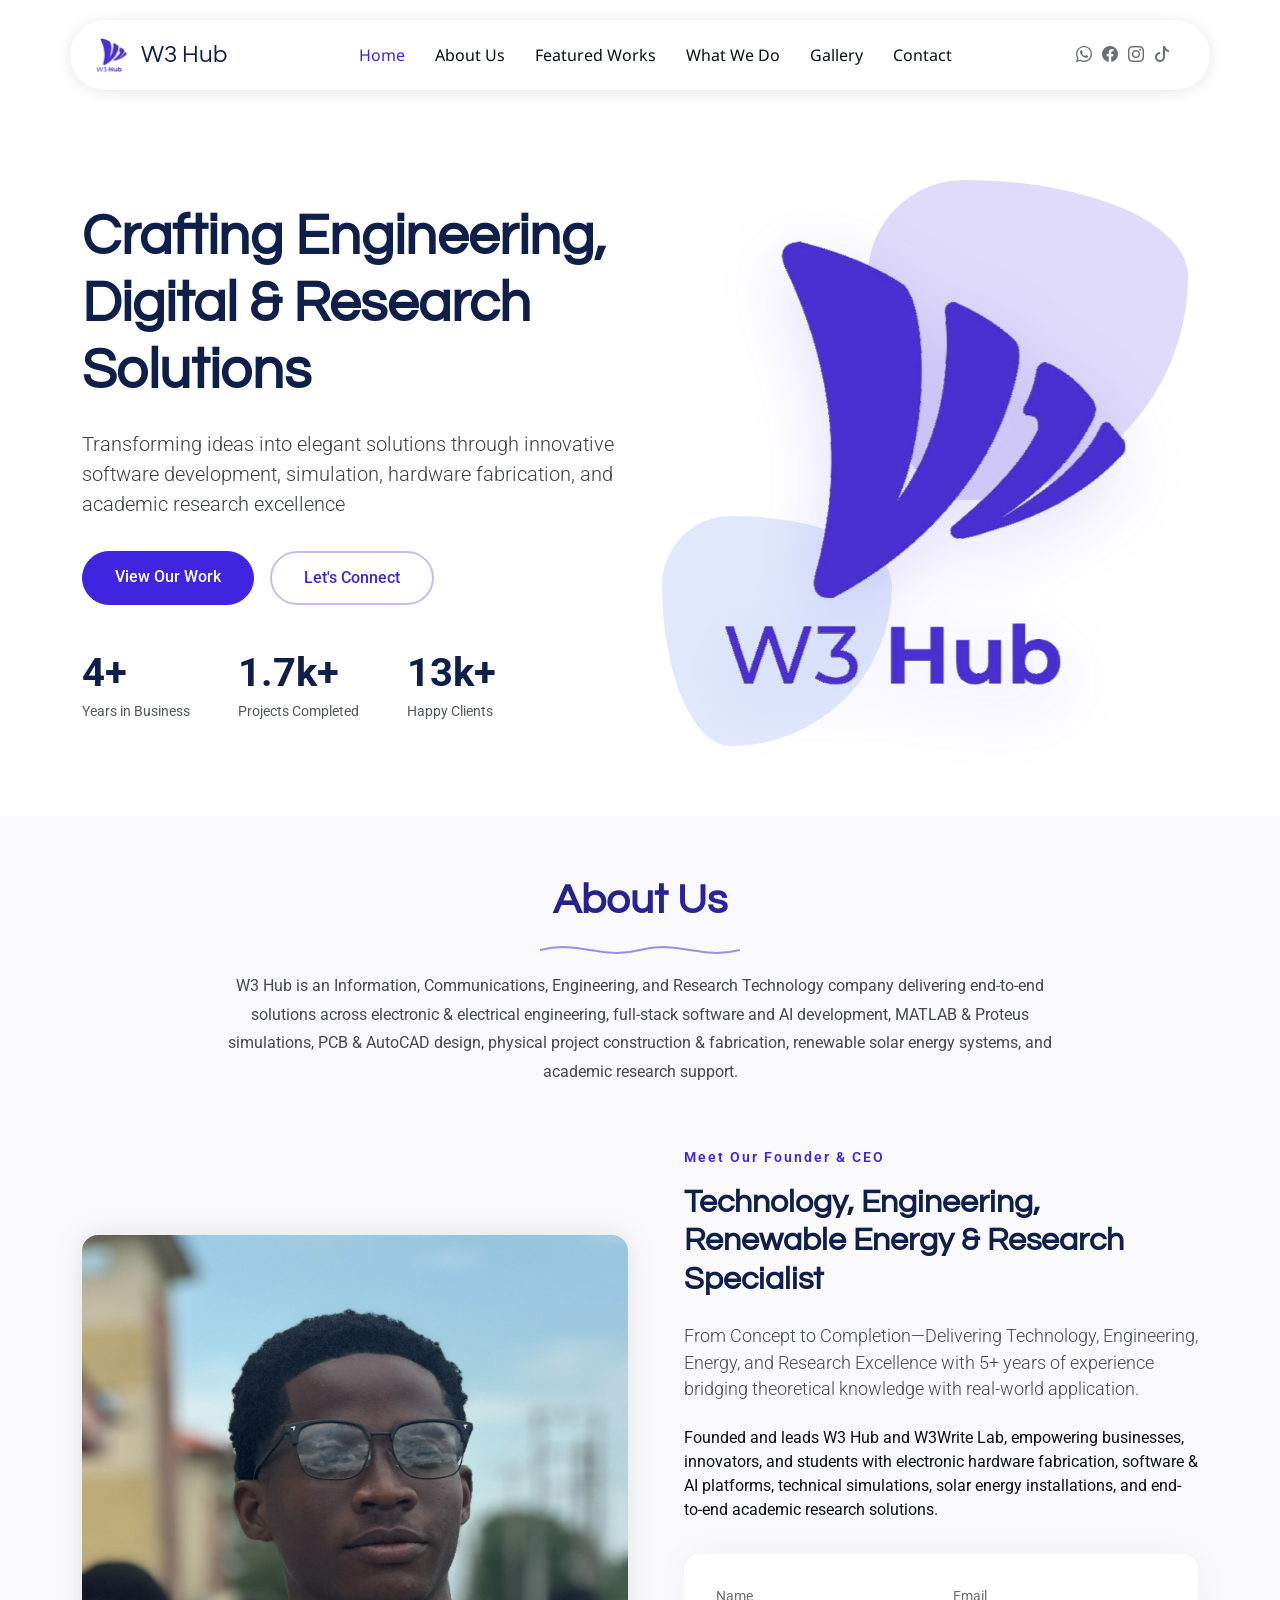
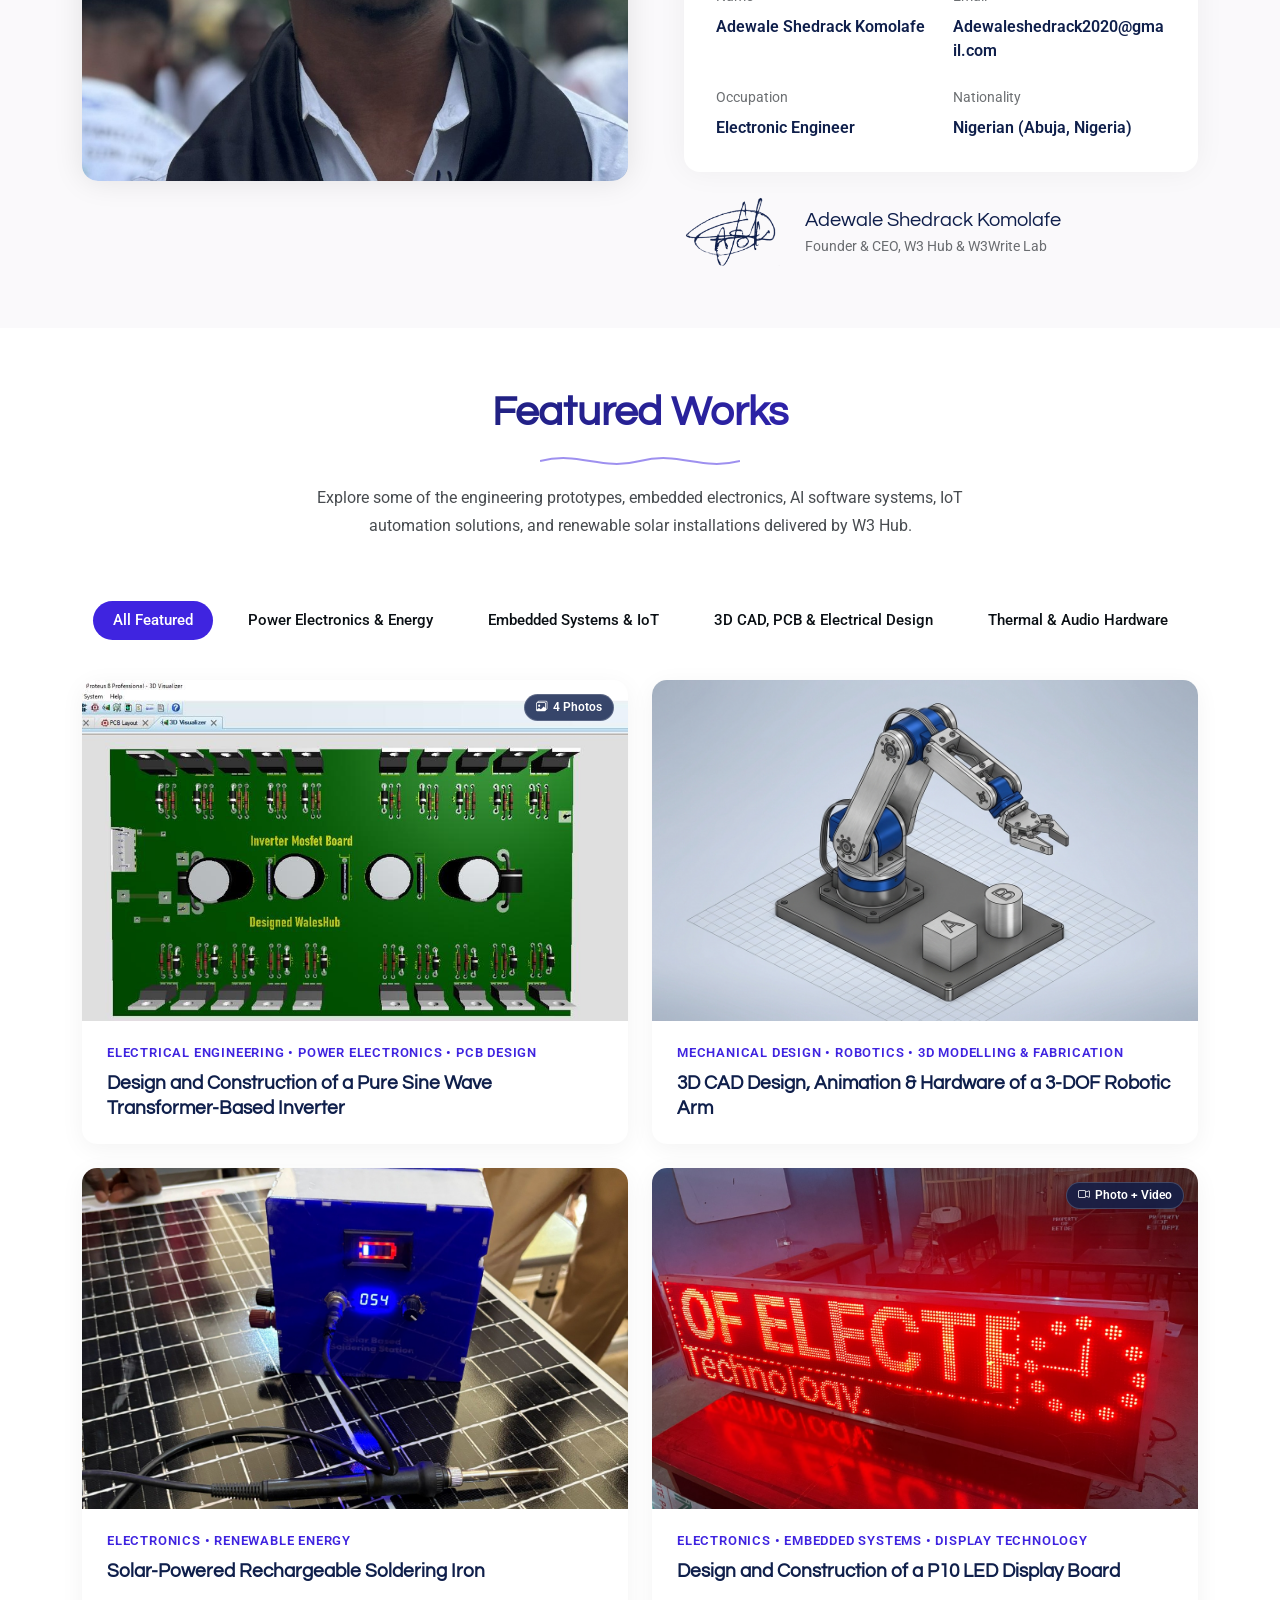
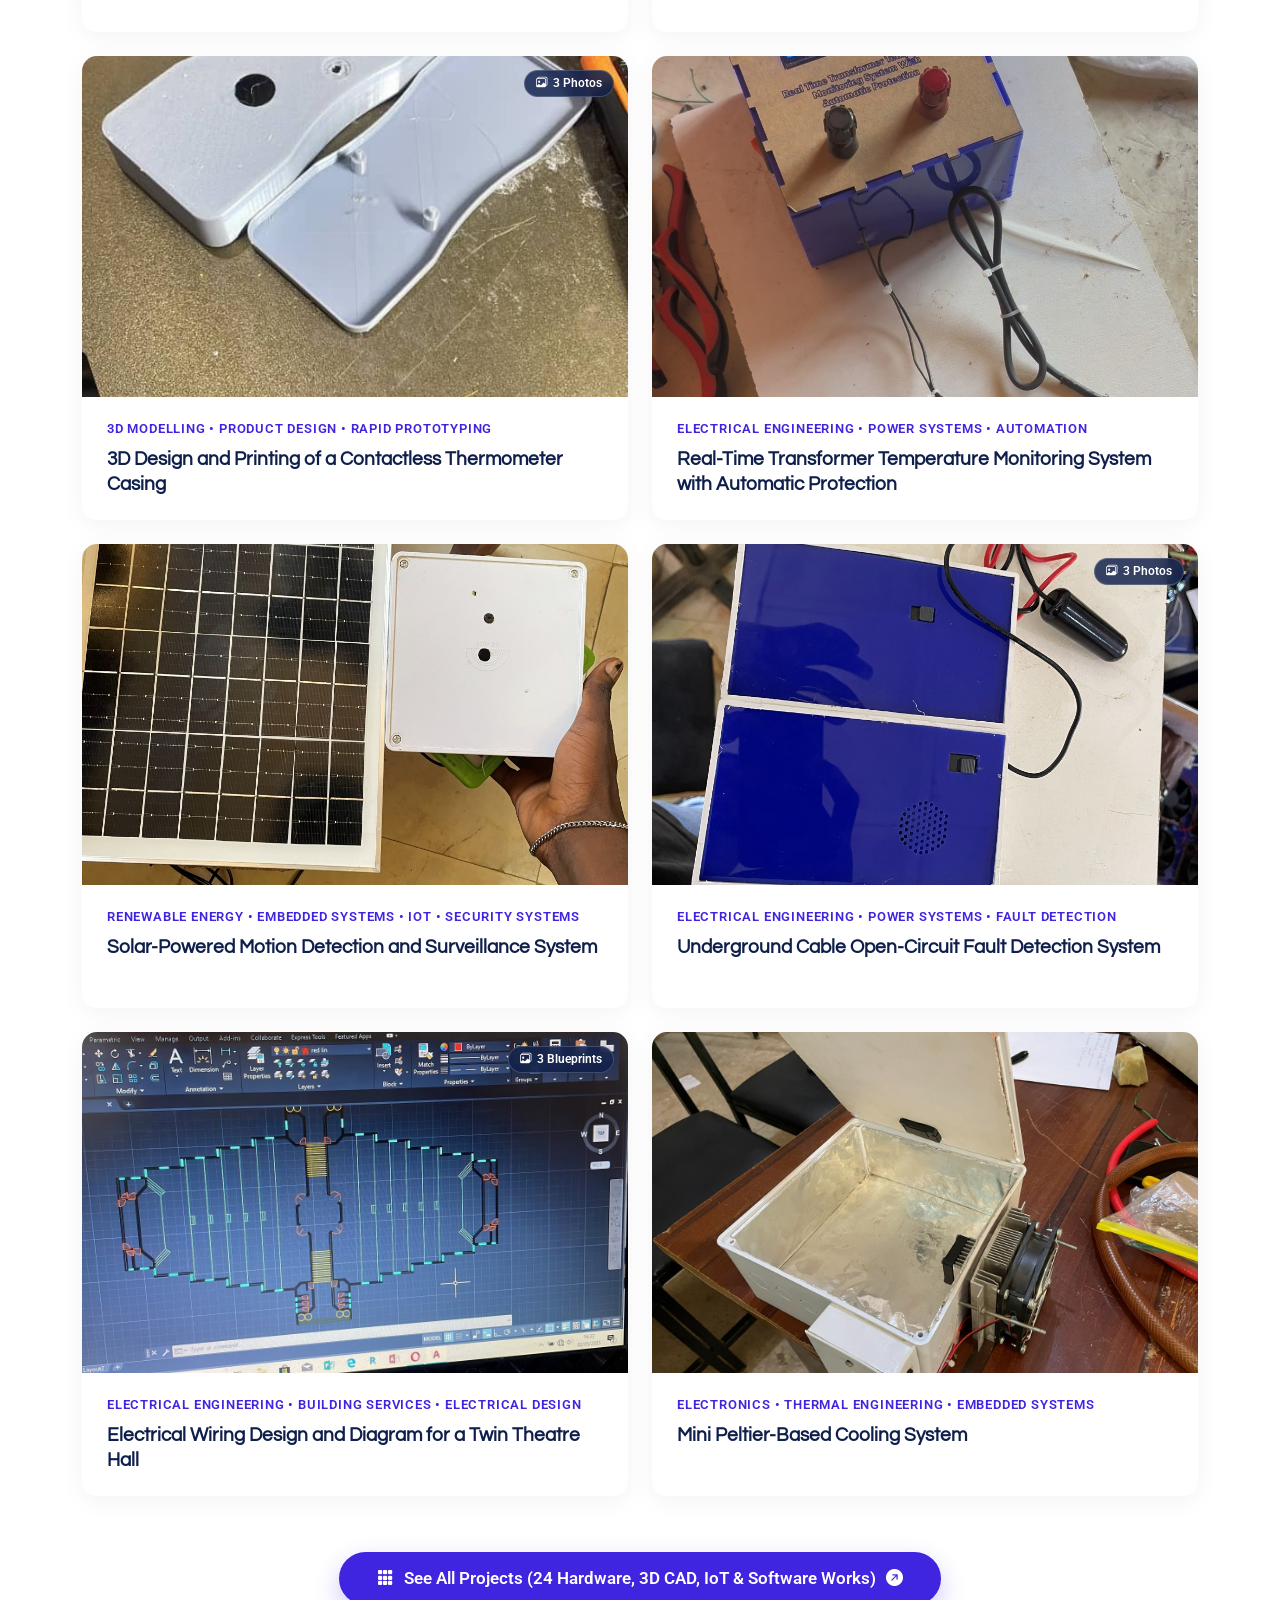
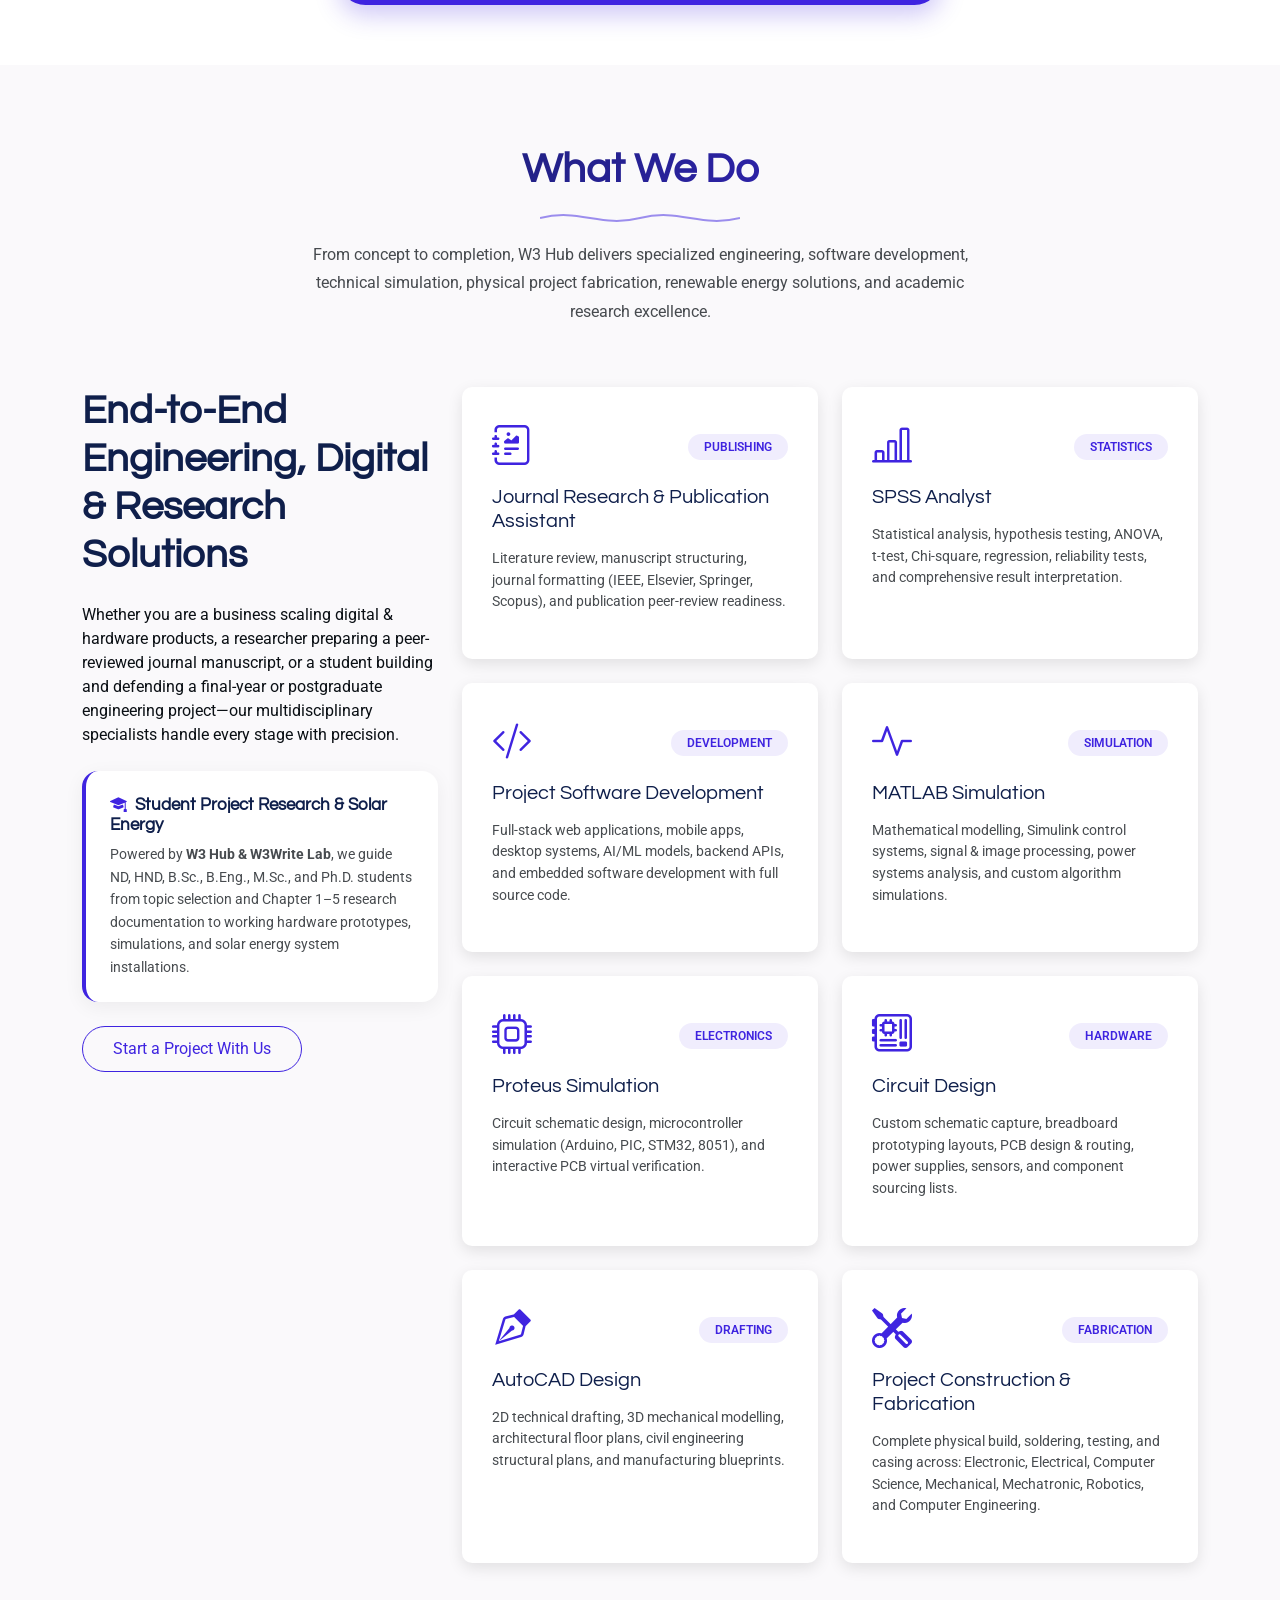
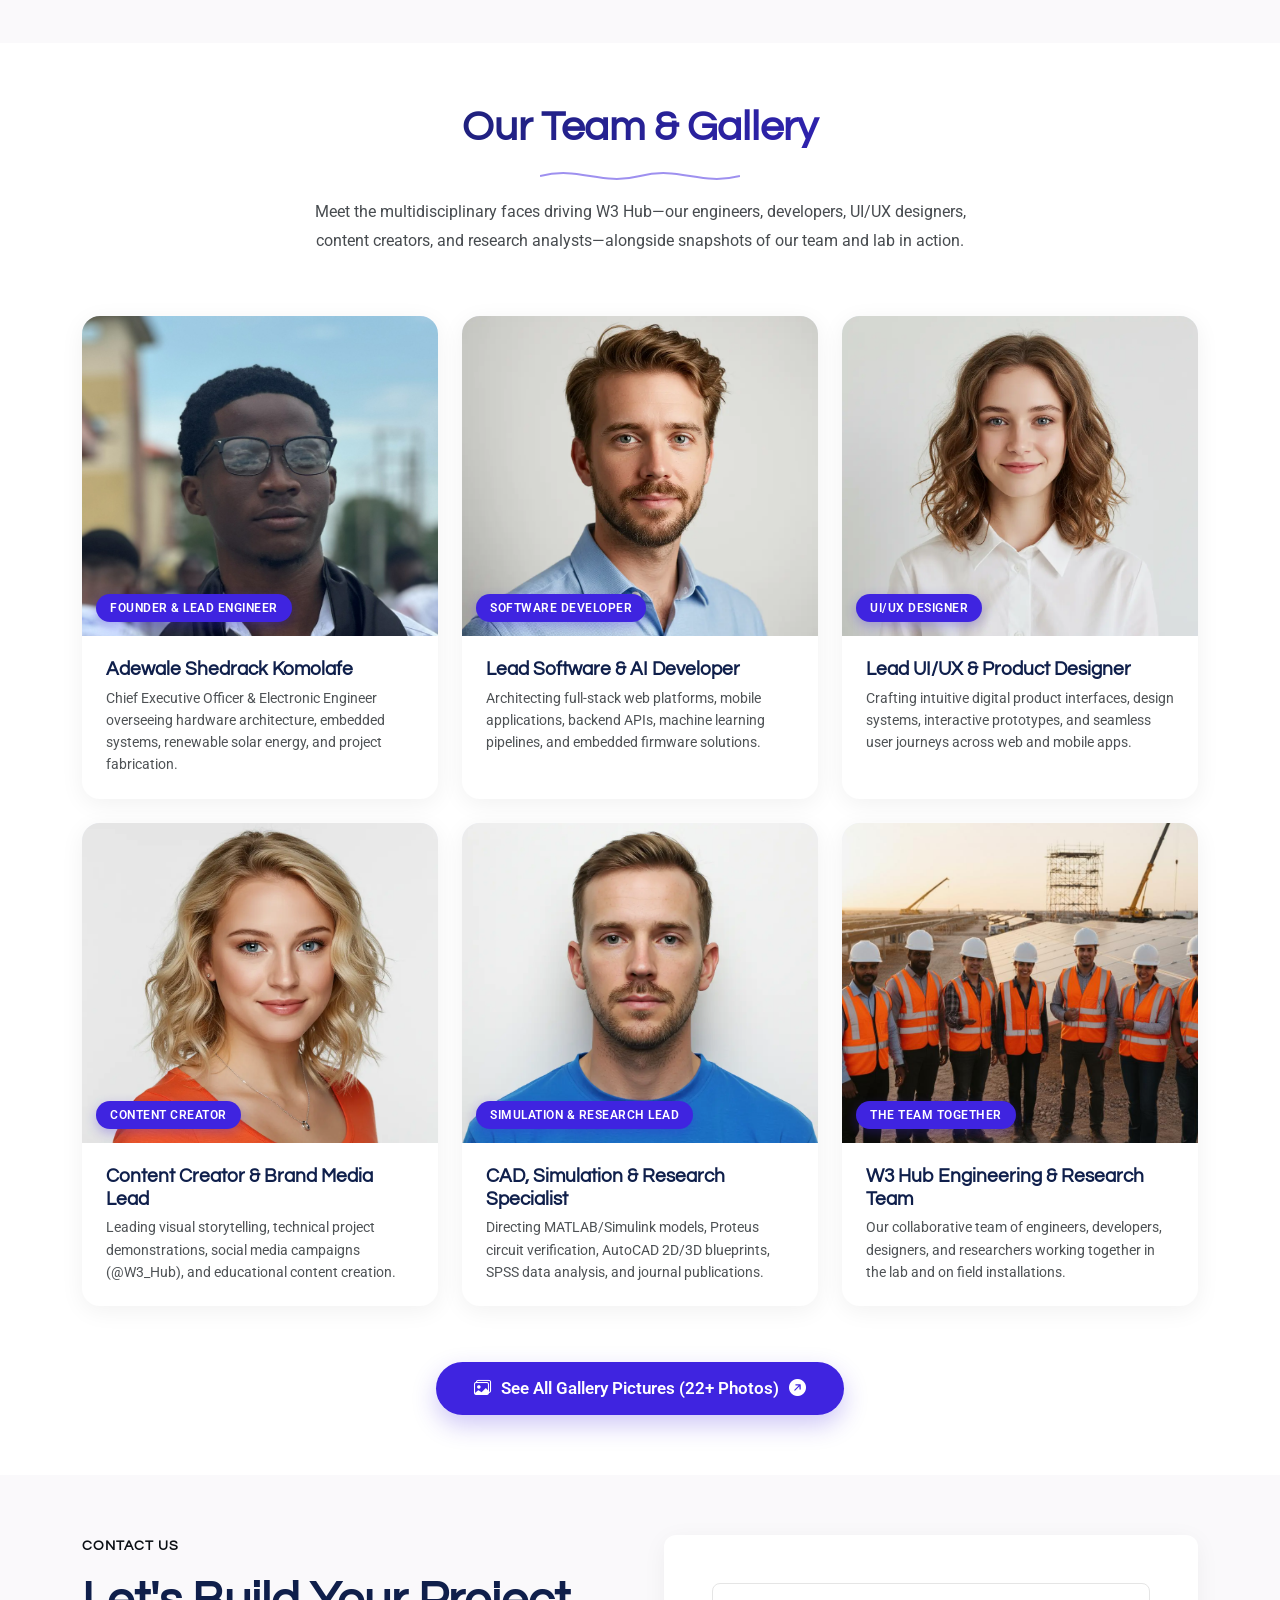
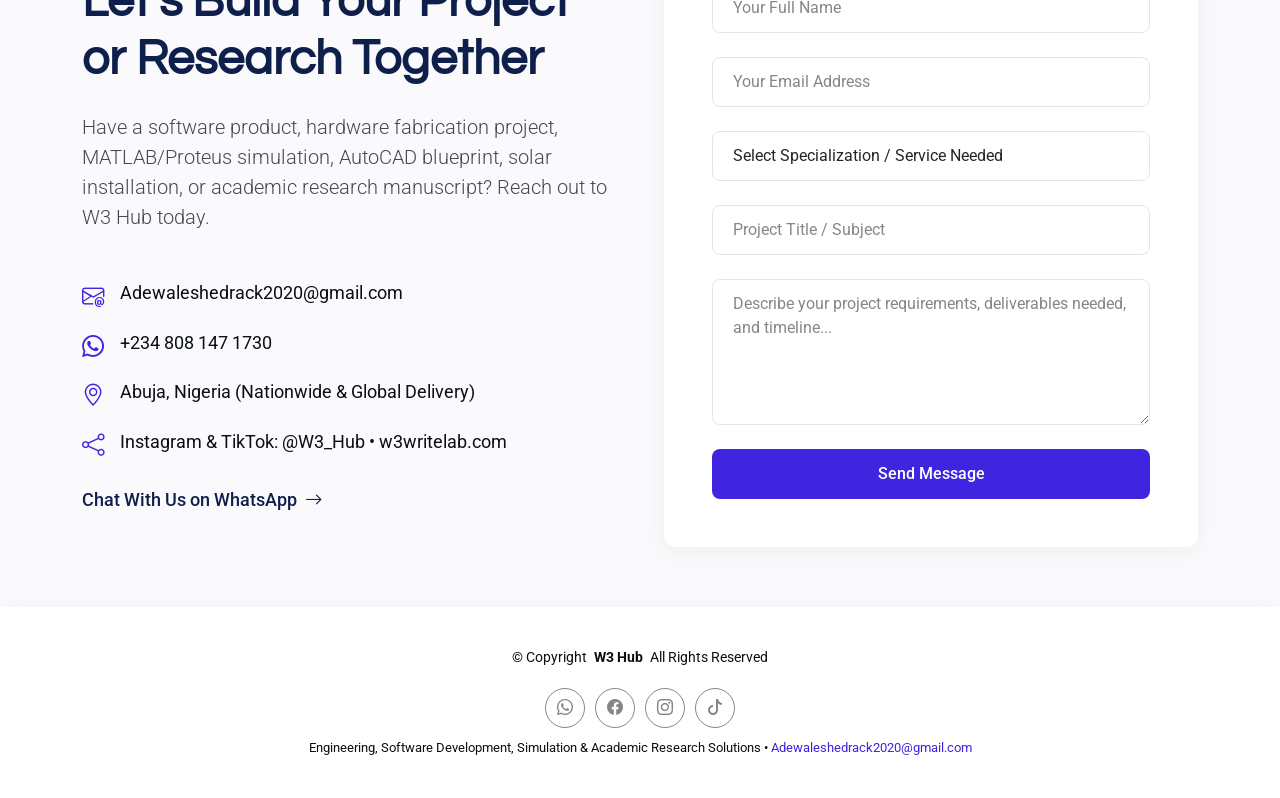
==== commit b3a379b5: "Make Featured Works project cards uniform height and row-aligned" ====
--- a/index.html
+++ b/index.html
@@ -260,7 +260,7 @@
 
       <div class="container" data-aos="fade-up" data-aos-delay="100">
 
-        <div class="isotope-layout" data-default-filter="*" data-layout="masonry" data-sort="original-order">
+        <div class="isotope-layout" data-default-filter="*" data-layout="fitRows" data-sort="original-order">
 
           <div class="portfolio-filters-container" data-aos="fade-up" data-aos-delay="200">
             <ul class="portfolio-filters isotope-filters">
--- a/assets/css/main.css
+++ b/assets/css/main.css
@@ -1194,6 +1194,9 @@
   overflow: hidden;
   box-shadow: 0 5px 25px rgba(0, 0, 0, 0.05);
   transition: all 0.3s ease-in-out;
+  height: 100%;
+  display: flex;
+  flex-direction: column;
 }
 
 .portfolio .portfolio-card:hover {
@@ -1302,17 +1305,25 @@
 }
 
 .portfolio .portfolio-card .portfolio-content {
-  padding: 25px;
+  padding: 22px 25px;
+  flex: 1;
+  display: flex;
+  flex-direction: column;
+  justify-content: flex-start;
+  min-height: 118px;
 }
 
 .portfolio .portfolio-card .portfolio-content .category {
-  font-size: 14px;
+  font-size: 13px;
   color: var(--accent-color);
   text-transform: uppercase;
-  letter-spacing: 1px;
-  font-weight: 500;
+  letter-spacing: 0.8px;
+  font-weight: 600;
   display: block;
-  margin-bottom: 10px;
+  margin-bottom: 8px;
+  white-space: nowrap;
+  overflow: hidden;
+  text-overflow: ellipsis;
 }
 
 .portfolio .portfolio-card .portfolio-content h3 {
@@ -1321,6 +1332,11 @@
   font-weight: 600;
   transition: color 0.3s ease;
   line-height: 1.35;
+  display: -webkit-box;
+  -webkit-line-clamp: 2;
+  -webkit-box-orient: vertical;
+  overflow: hidden;
+  min-height: calc(19px * 1.35 * 2);
 }
 
 .portfolio .portfolio-card .portfolio-content h3:hover {
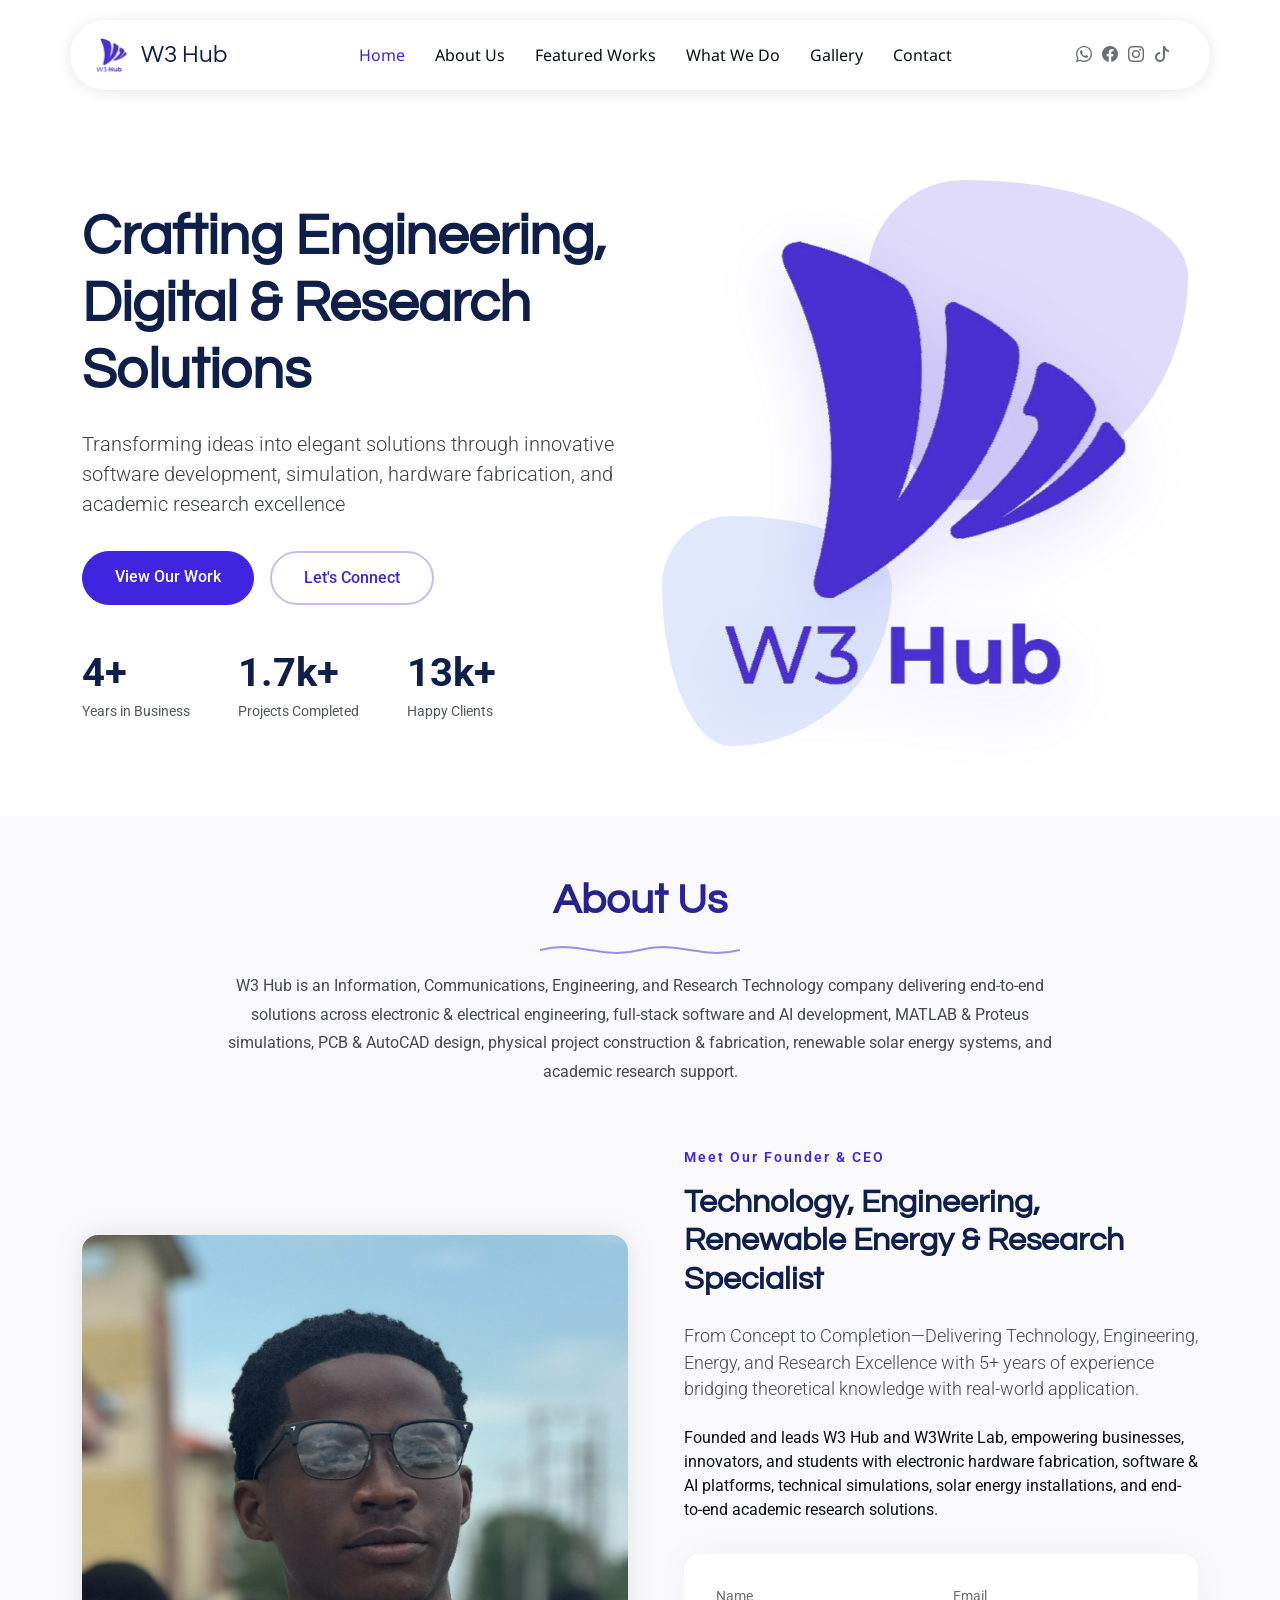
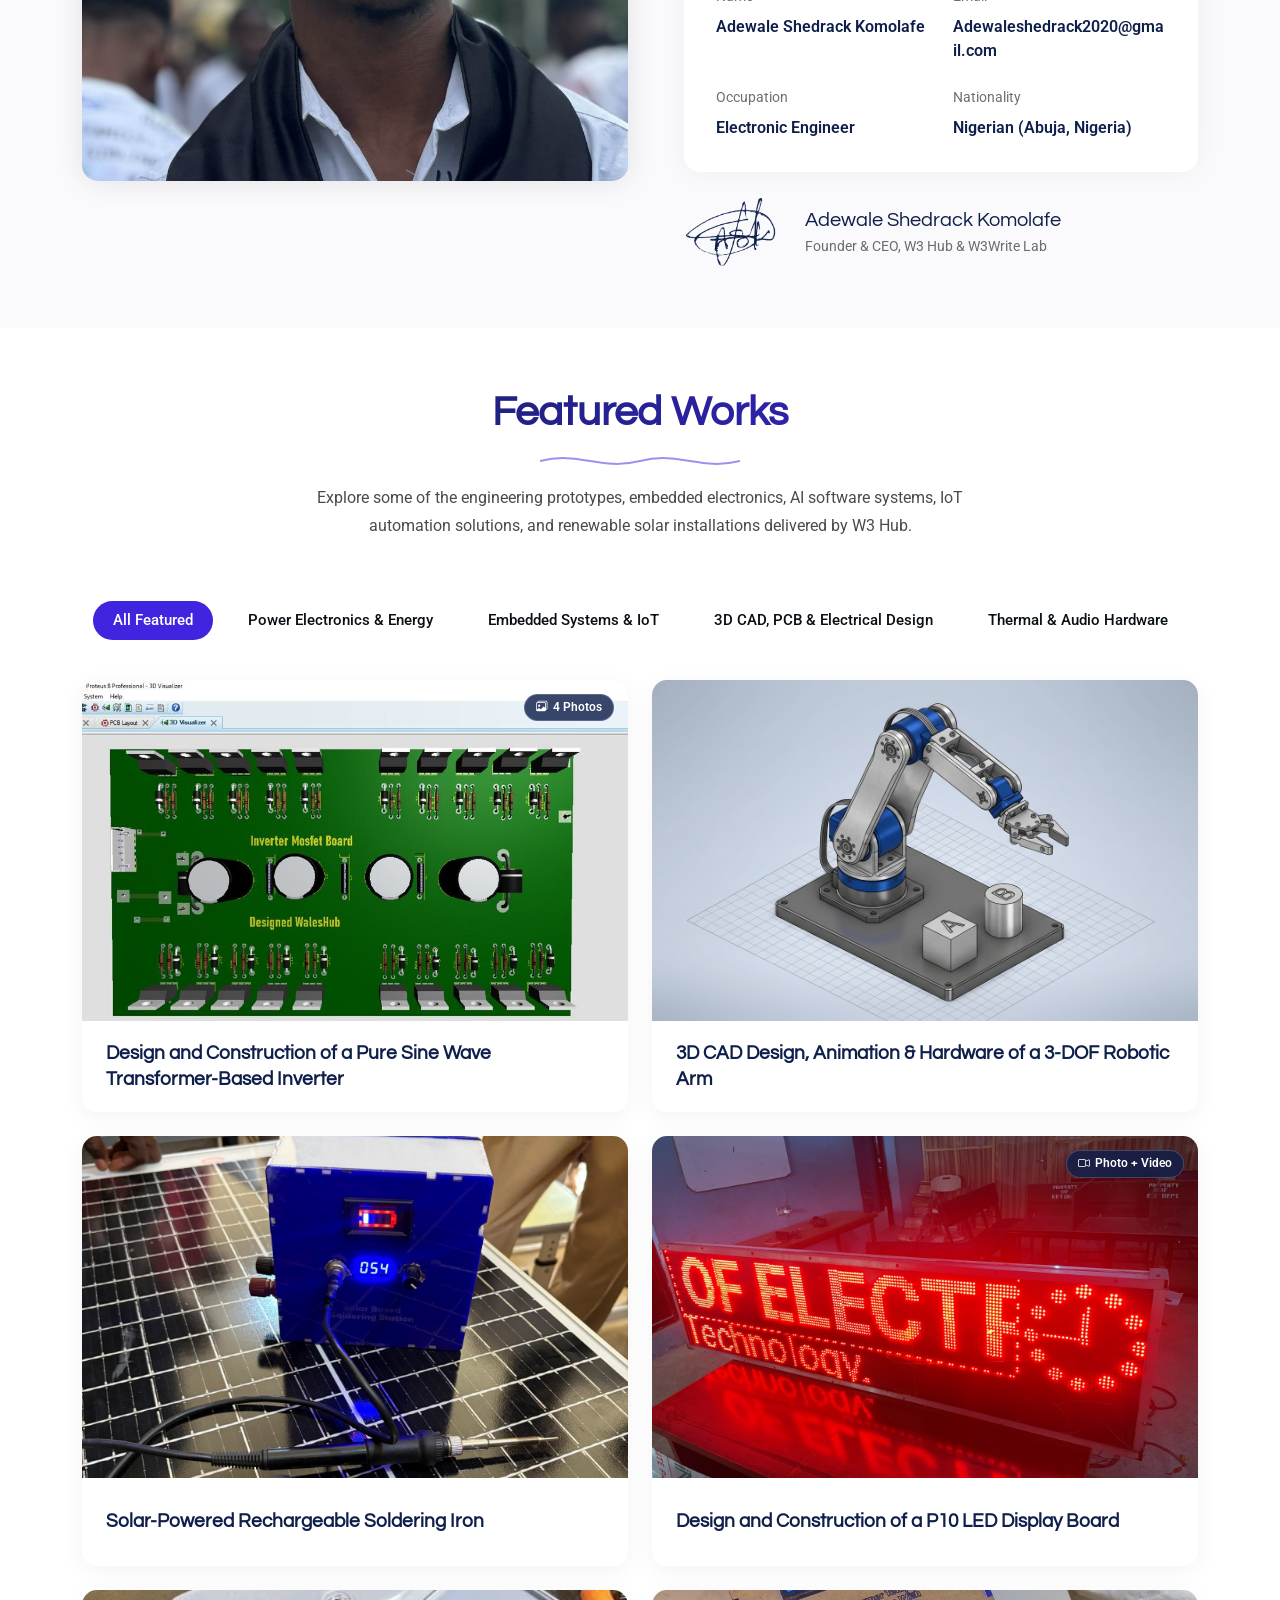
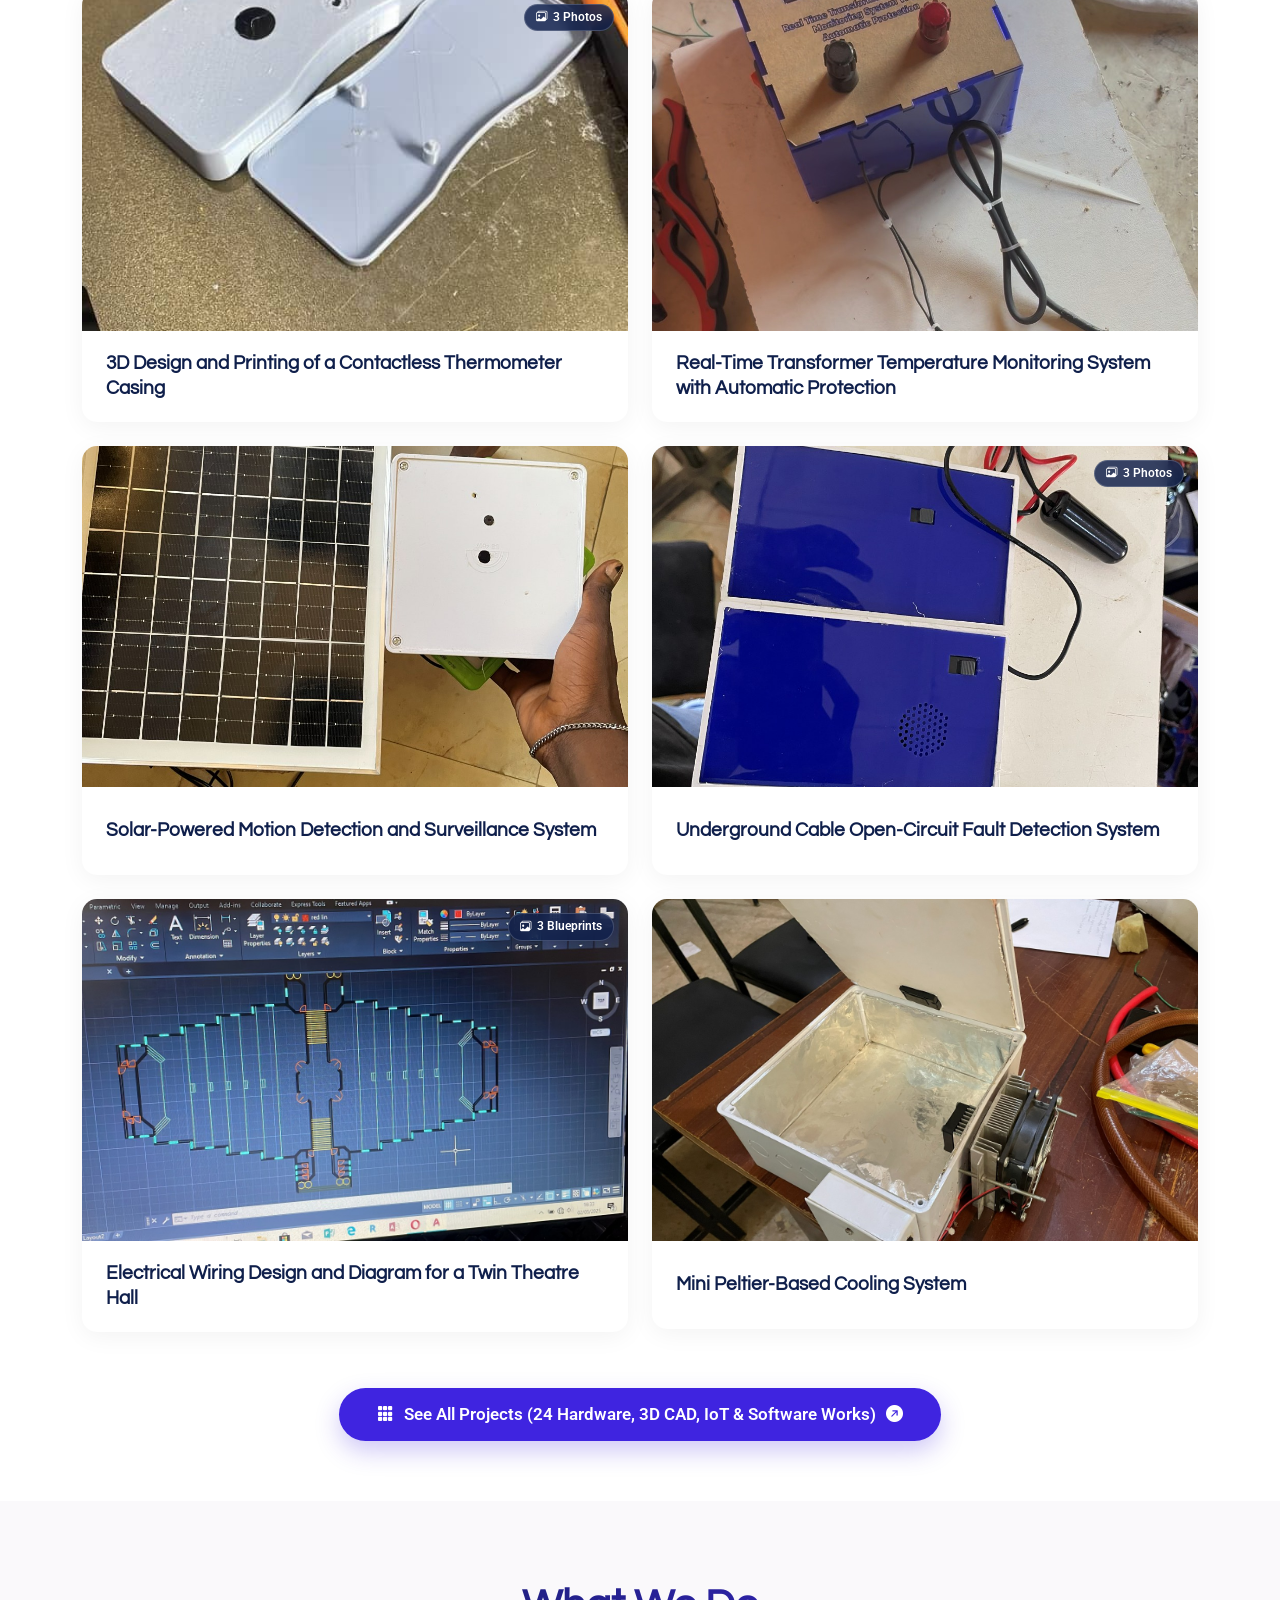
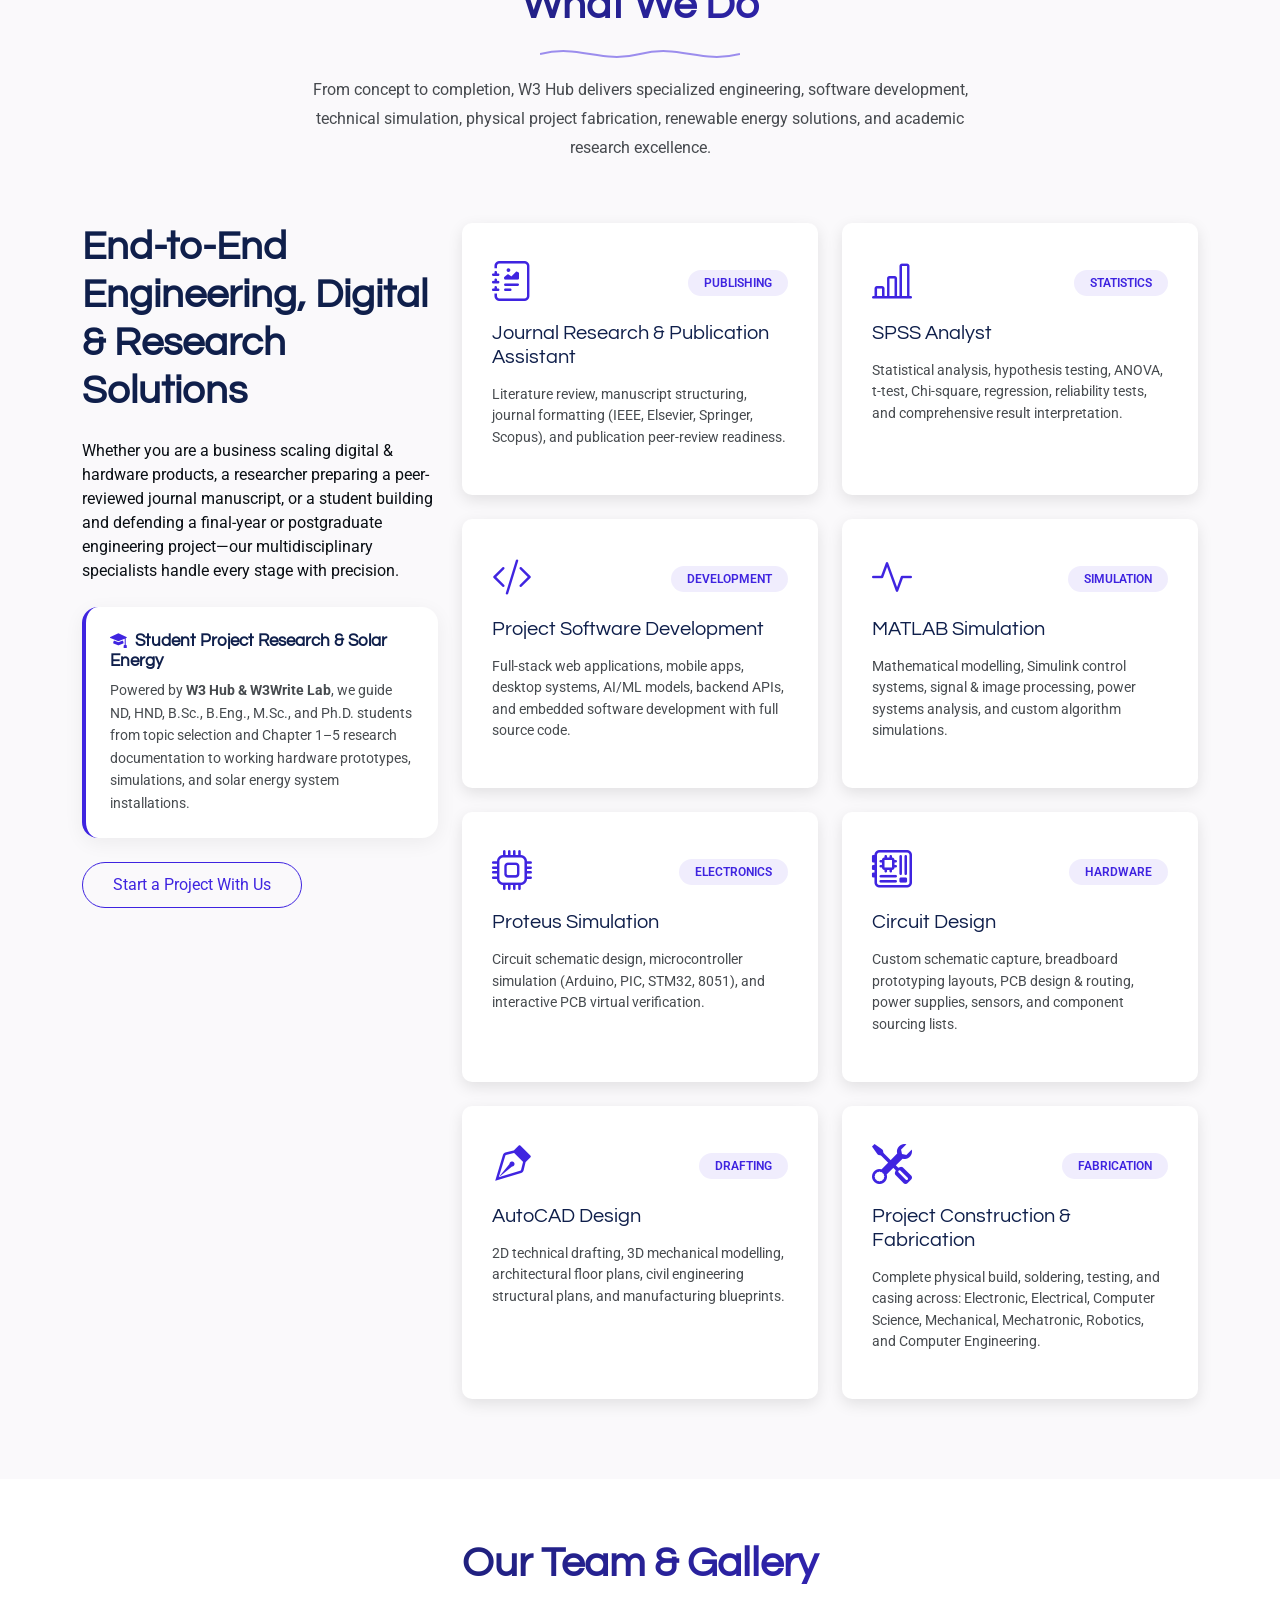
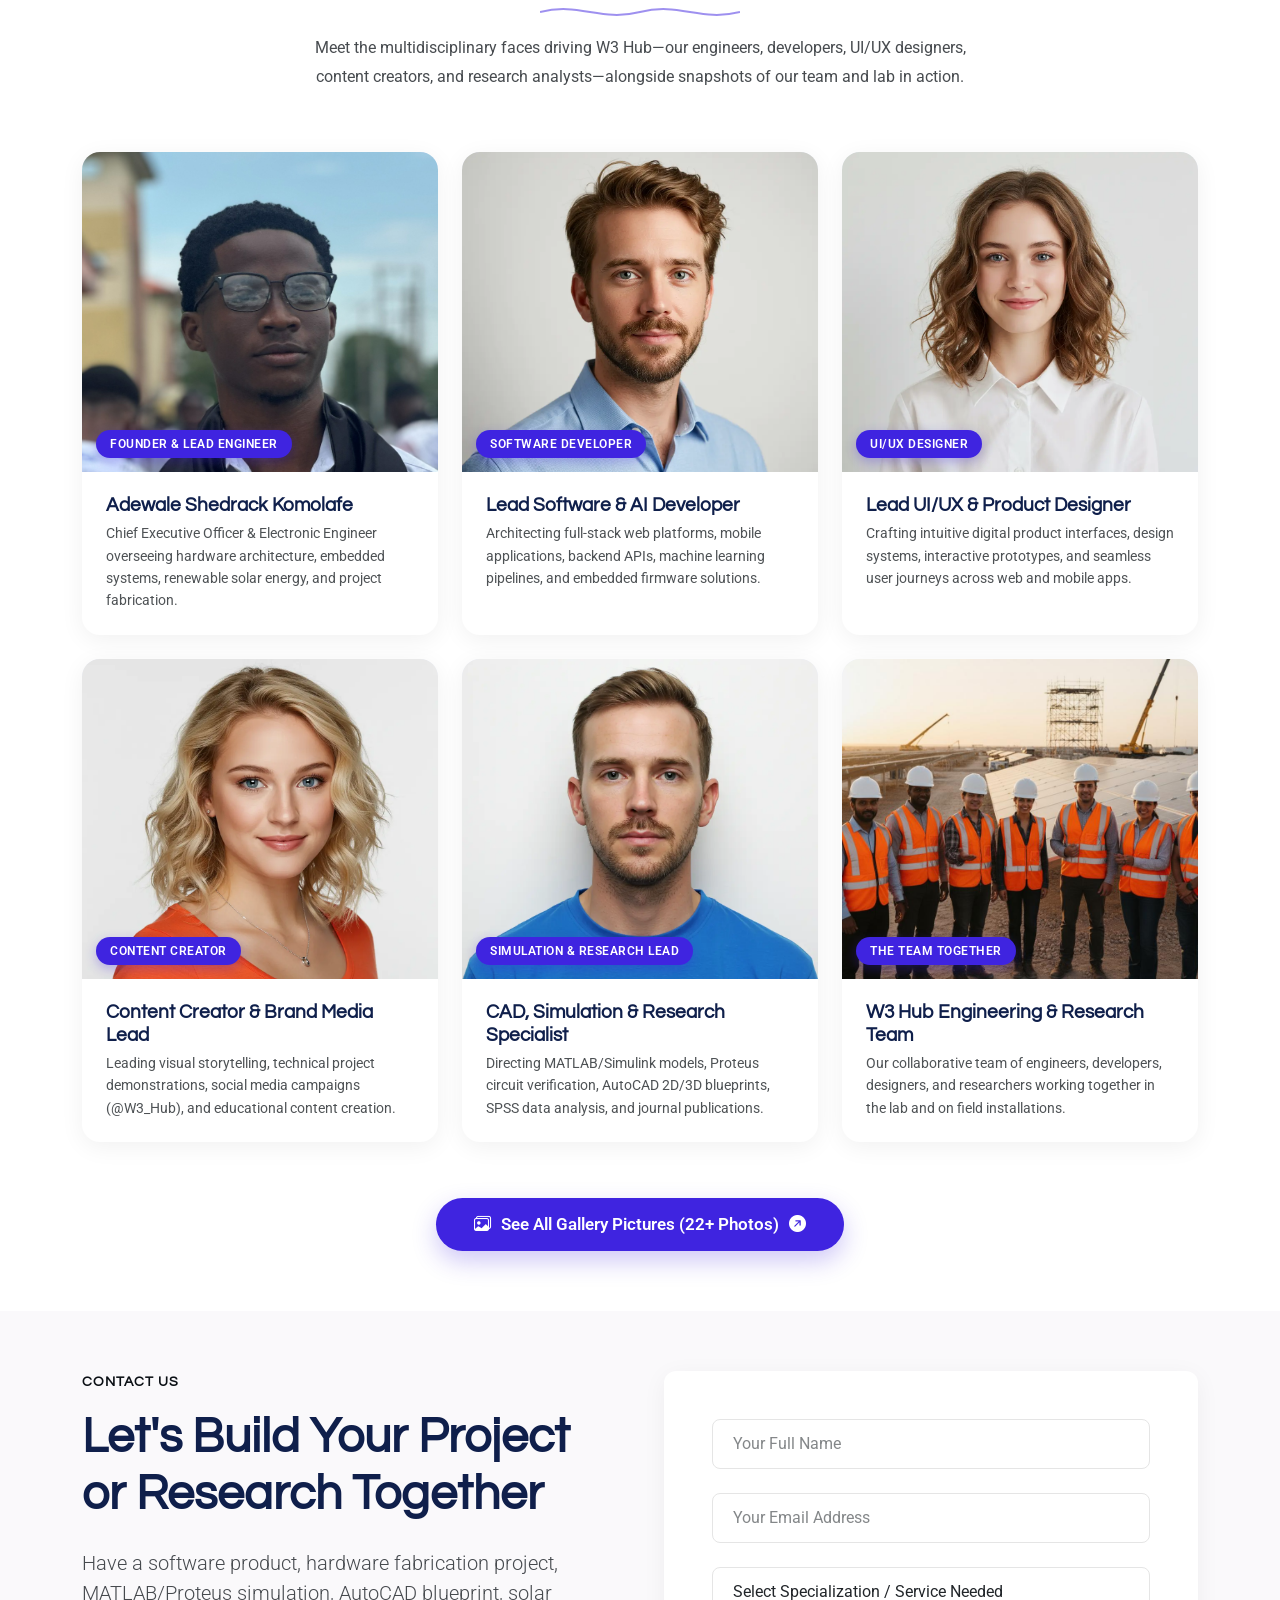
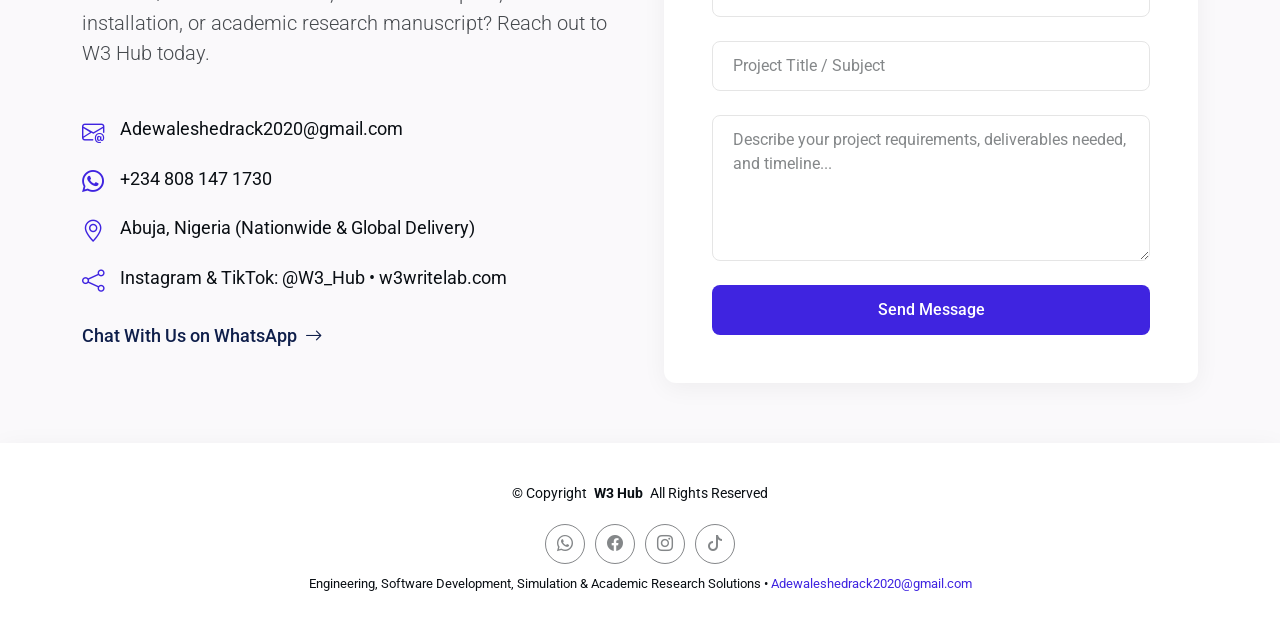
==== commit e308194c: "Remove category labels on cards/modals, add 3s auto-slide in project modal, improve mobile responsiv" ====
--- a/index.html
+++ b/index.html
@@ -288,7 +288,6 @@
                   </div>
                 </div>
                 <div class="portfolio-content">
-                  <span class="category">ELECTRICAL ENGINEERING • POWER ELECTRONICS • PCB DESIGN</span>
                   <h3 style="cursor: pointer;" onclick="openProjectDetailModal(11)">Design and Construction of a Pure Sine Wave Transformer-Based Inverter</h3>
                 </div>
               </div>
@@ -310,7 +309,6 @@
                   </div>
                 </div>
                 <div class="portfolio-content">
-                  <span class="category">MECHANICAL DESIGN • ROBOTICS • 3D MODELLING &amp; FABRICATION</span>
                   <h3 style="cursor: pointer;" onclick="openProjectDetailModal(4)">3D CAD Design, Animation &amp; Hardware of a 3-DOF Robotic Arm</h3>
                 </div>
               </div>
@@ -329,7 +327,6 @@
                   </div>
                 </div>
                 <div class="portfolio-content">
-                  <span class="category">ELECTRONICS • RENEWABLE ENERGY</span>
                   <h3 style="cursor: pointer;" onclick="openProjectDetailModal(1)">Solar-Powered Rechargeable Soldering Iron</h3>
                 </div>
               </div>
@@ -349,7 +346,6 @@
                   </div>
                 </div>
                 <div class="portfolio-content">
-                  <span class="category">ELECTRONICS • EMBEDDED SYSTEMS • DISPLAY TECHNOLOGY</span>
                   <h3 style="cursor: pointer;" onclick="openProjectDetailModal(17)">Design and Construction of a P10 LED Display Board</h3>
                 </div>
               </div>
@@ -369,7 +365,6 @@
                   </div>
                 </div>
                 <div class="portfolio-content">
-                  <span class="category">3D MODELLING • PRODUCT DESIGN • RAPID PROTOTYPING</span>
                   <h3 style="cursor: pointer;" onclick="openProjectDetailModal(13)">3D Design and Printing of a Contactless Thermometer Casing</h3>
                 </div>
               </div>
@@ -388,7 +383,6 @@
                   </div>
                 </div>
                 <div class="portfolio-content">
-                  <span class="category">ELECTRICAL ENGINEERING • POWER SYSTEMS • AUTOMATION</span>
                   <h3 style="cursor: pointer;" onclick="openProjectDetailModal(3)">Real-Time Transformer Temperature Monitoring System with Automatic Protection</h3>
                 </div>
               </div>
@@ -407,7 +401,6 @@
                   </div>
                 </div>
                 <div class="portfolio-content">
-                  <span class="category">RENEWABLE ENERGY • EMBEDDED SYSTEMS • IoT • SECURITY SYSTEMS</span>
                   <h3 style="cursor: pointer;" onclick="openProjectDetailModal(21)">Solar-Powered Motion Detection and Surveillance System</h3>
                 </div>
               </div>
@@ -427,7 +420,6 @@
                   </div>
                 </div>
                 <div class="portfolio-content">
-                  <span class="category">ELECTRICAL ENGINEERING • POWER SYSTEMS • FAULT DETECTION</span>
                   <h3 style="cursor: pointer;" onclick="openProjectDetailModal(23)">Underground Cable Open-Circuit Fault Detection System</h3>
                 </div>
               </div>
@@ -447,7 +439,6 @@
                   </div>
                 </div>
                 <div class="portfolio-content">
-                  <span class="category">ELECTRICAL ENGINEERING • BUILDING SERVICES • ELECTRICAL DESIGN</span>
                   <h3 style="cursor: pointer;" onclick="openProjectDetailModal(20)">Electrical Wiring Design and Diagram for a Twin Theatre Hall</h3>
                 </div>
               </div>
@@ -466,7 +457,6 @@
                   </div>
                 </div>
                 <div class="portfolio-content">
-                  <span class="category">ELECTRONICS • THERMAL ENGINEERING • EMBEDDED SYSTEMS</span>
                   <h3 style="cursor: pointer;" onclick="openProjectDetailModal(16)">Mini Peltier-Based Cooling System</h3>
                 </div>
               </div>
@@ -872,14 +862,12 @@
   <div class="modal fade" id="projectDetailsModal" tabindex="-1" aria-labelledby="projectModalTitle" aria-hidden="true">
     <div class="modal-dialog modal-dialog-centered modal-lg">
       <div class="modal-content border-0 rounded-4 overflow-hidden shadow-lg">
-        <div class="position-relative" style="height: 360px; background: #0f1f4b;">
-          <img id="projectModalImage" src="" alt="" style="width: 100%; height: 100%; object-fit: contain; background: #0b1536;">
+        <div class="project-modal-stage">
+          <img id="projectModalImage" src="" alt="">
           <video id="projectModalVideo" autoplay loop muted playsinline controls class="d-none" style="width: 100%; height: 100%; object-fit: contain; background: #0f1f4b;"></video>
           <button type="button" id="projectModalPrevBtn" class="modal-nav-arrow prev d-none" aria-label="Previous Screen"><i class="bi bi-chevron-left"></i></button>
           <button type="button" id="projectModalNextBtn" class="modal-nav-arrow next d-none" aria-label="Next Screen"><i class="bi bi-chevron-right"></i></button>
           <button type="button" class="btn-close btn-close-white position-absolute top-0 end-0 m-3 p-2 rounded-circle" data-bs-dismiss="modal" aria-label="Close" style="background-color: rgba(15, 31, 75, 0.8); opacity: 1; z-index: 6;"></button>
-          <span id="projectModalCategory" class="position-absolute top-0 start-0 m-3 px-3 py-1 rounded-pill text-white fw-semibold" style="background: var(--accent-color); font-size: 0.75rem; letter-spacing: 0.5px; text-transform: uppercase; z-index: 6;"></span>
-          <span id="projectModalScreenLabel" class="position-absolute bottom-0 end-0 m-3 px-3 py-1 rounded-pill text-white fw-medium d-none" style="background: rgba(11, 21, 54, 0.85); font-size: 0.75rem; z-index: 6; border: 1px solid rgba(255,255,255,0.18);"></span>
         </div>
 
         <!-- Multi-Screenshot Thumbnail Strip (Scrollbar-free centered bar) -->
@@ -1320,8 +1308,32 @@
 
     let currentModalProjectId = null;
     let currentModalScreenIdx = 0;
-
-    function switchProjectModalScreen(projectId, screenIdx) {
+    let projectModalAutoSlideTimer = null;
+
+    function stopProjectModalAutoSlide() {
+      if (projectModalAutoSlideTimer) {
+        clearInterval(projectModalAutoSlideTimer);
+        projectModalAutoSlideTimer = null;
+      }
+    }
+
+    function startProjectModalAutoSlide(projectId) {
+      stopProjectModalAutoSlide();
+      const project = W3HUB_PROJECTS_DATA[projectId];
+      if (!project || !project.screenshots || project.screenshots.length <= 1) return;
+
+      projectModalAutoSlideTimer = setInterval(() => {
+        const currShot = project.screenshots[currentModalScreenIdx];
+        const vidEl = document.getElementById('projectModalVideo');
+        // If current slide is an active playing video, let it play or advance when paused/ended
+        if (currShot && currShot.type === 'video' && vidEl && !vidEl.paused && !vidEl.ended) {
+          return;
+        }
+        switchProjectModalScreen(currentModalProjectId, currentModalScreenIdx + 1, false);
+      }, 3000);
+    }
+
+    function switchProjectModalScreen(projectId, screenIdx, resetTimer = true) {
       const project = W3HUB_PROJECTS_DATA[projectId];
       if (!project || !project.screenshots || !project.screenshots.length) return;
 
@@ -1333,7 +1345,6 @@
       const shot = project.screenshots[idx];
       const imgEl = document.getElementById('projectModalImage');
       const vidEl = document.getElementById('projectModalVideo');
-      const labelEl = document.getElementById('projectModalScreenLabel');
 
       if (shot.type === 'video') {
         imgEl.classList.add('d-none');
@@ -1342,23 +1353,28 @@
         vidEl.poster = shot.thumb || project.image;
         vidEl.muted = true;
         vidEl.defaultMuted = true;
+        vidEl.loop = (total === 1);
+        vidEl.onended = () => {
+          if (total > 1) switchProjectModalScreen(currentModalProjectId, currentModalScreenIdx + 1, true);
+        };
         vidEl.play().catch(() => {});
       } else {
         vidEl.pause();
         vidEl.classList.add('d-none');
         imgEl.classList.remove('d-none');
+        imgEl.style.opacity = '0.4';
         imgEl.src = shot.src;
         imgEl.alt = shot.label;
-      }
-
-      if (labelEl) {
-        labelEl.textContent = total > 1 ? `${shot.label} (${idx + 1}/${total})` : shot.label;
-        labelEl.classList.toggle('d-none', total <= 1);
+        setTimeout(() => { imgEl.style.opacity = '1'; }, 40);
       }
 
       document.querySelectorAll('#projectModalThumbStrip .modal-thumb-item').forEach((el, i) => {
         el.classList.toggle('active', i === idx);
       });
+
+      if (resetTimer && total > 1) {
+        startProjectModalAutoSlide(projectId);
+      }
     }
 
     function openProjectDetailModal(projectId) {
@@ -1385,18 +1401,18 @@
       if (shots.length > 1) {
         thumbStrip.classList.remove('d-none');
         thumbStrip.innerHTML = shots.map((s, idx) => `
-          <div class="modal-thumb-item ${idx === 0 ? 'active' : ''} position-relative" onclick="switchProjectModalScreen(${projectId}, ${idx})" title="${s.label}">
+          <div class="modal-thumb-item ${idx === 0 ? 'active' : ''} position-relative" onclick="switchProjectModalScreen(${projectId}, ${idx}, true)" title="${s.label}">
             <img src="${s.thumb || s.src}" alt="${s.label}">
             ${s.type === 'video' ? '<span style="position:absolute;inset:0;display:flex;align-items:center;justify-content:center;background:rgba(15,31,75,0.45);color:#fff;font-size:1.2rem;"><i class="bi bi-play-circle-fill"></i></span>' : ''}
           </div>
         `).join('');
         if (prevBtn) {
           prevBtn.classList.remove('d-none');
-          prevBtn.onclick = () => switchProjectModalScreen(currentModalProjectId, currentModalScreenIdx - 1);
+          prevBtn.onclick = () => switchProjectModalScreen(currentModalProjectId, currentModalScreenIdx - 1, true);
         }
         if (nextBtn) {
           nextBtn.classList.remove('d-none');
-          nextBtn.onclick = () => switchProjectModalScreen(currentModalProjectId, currentModalScreenIdx + 1);
+          nextBtn.onclick = () => switchProjectModalScreen(currentModalProjectId, currentModalScreenIdx + 1, true);
         }
       } else {
         thumbStrip.classList.add('d-none');
@@ -1404,9 +1420,8 @@
         if (nextBtn) nextBtn.classList.add('d-none');
       }
 
-      switchProjectModalScreen(projectId, 0);
-
-      document.getElementById('projectModalCategory').textContent = project.category;
+      switchProjectModalScreen(projectId, 0, true);
+
       document.getElementById('projectModalTitle').textContent = project.title;
       document.getElementById('projectModalOverview').textContent = project.overview;
       document.getElementById('projectModalTech').textContent = project.tech;
@@ -1460,7 +1475,6 @@
                 <img src="${p.image}" class="img-fluid" alt="${p.title}" loading="lazy" style="width: 100%; height: 100%; object-fit: cover;">
               </div>
               <div class="portfolio-content" style="padding: 18px 20px;">
-                <span class="category" style="font-size: 11px; color: var(--accent-color); font-weight: 600; text-transform: uppercase; display: block; margin-bottom: 6px;">${p.category}</span>
                 <h4 style="font-size: 1.05rem; font-weight: 700; color: var(--heading-color); margin: 0;">${p.title}</h4>
               </div>
             </div>
@@ -1505,6 +1519,7 @@
       const modalEl = document.getElementById('projectDetailsModal');
       if (modalEl) {
         modalEl.addEventListener('hidden.bs.modal', function() {
+          stopProjectModalAutoSlide();
           const vidEl = document.getElementById('projectModalVideo');
           if (vidEl) vidEl.pause();
         });
--- a/assets/css/main.css
+++ b/assets/css/main.css
@@ -1305,25 +1305,12 @@
 }
 
 .portfolio .portfolio-card .portfolio-content {
-  padding: 22px 25px;
+  padding: 20px 24px;
   flex: 1;
   display: flex;
   flex-direction: column;
-  justify-content: flex-start;
-  min-height: 118px;
-}
-
-.portfolio .portfolio-card .portfolio-content .category {
-  font-size: 13px;
-  color: var(--accent-color);
-  text-transform: uppercase;
-  letter-spacing: 0.8px;
-  font-weight: 600;
-  display: block;
-  margin-bottom: 8px;
-  white-space: nowrap;
-  overflow: hidden;
-  text-overflow: ellipsis;
+  justify-content: center;
+  min-height: 88px;
 }
 
 .portfolio .portfolio-card .portfolio-content h3 {
@@ -1336,11 +1323,77 @@
   -webkit-line-clamp: 2;
   -webkit-box-orient: vertical;
   overflow: hidden;
-  min-height: calc(19px * 1.35 * 2);
 }
 
 .portfolio .portfolio-card .portfolio-content h3:hover {
   color: var(--accent-color);
+}
+
+.project-modal-stage {
+  position: relative;
+  height: 370px;
+  background: #0b1536;
+  overflow: hidden;
+}
+
+.project-modal-stage img {
+  width: 100%;
+  height: 100%;
+  object-fit: contain;
+  background: #0b1536;
+  transition: opacity 0.35s ease-in-out;
+}
+
+@media (max-width: 768px) {
+  .project-modal-stage {
+    height: 270px;
+  }
+
+  .modal-thumb-strip {
+    padding: 10px 12px;
+    gap: 8px;
+  }
+
+  .modal-thumb-item {
+    width: 72px;
+    height: 46px;
+    border-radius: 8px;
+  }
+}
+
+@media (max-width: 576px) {
+  .project-modal-stage {
+    height: 220px;
+  }
+
+  .modal-thumb-item {
+    width: 58px;
+    height: 38px;
+    border-radius: 6px;
+  }
+
+  .modal-nav-arrow {
+    width: 34px;
+    height: 34px;
+    font-size: 0.9rem;
+  }
+
+  .modal-nav-arrow.prev { left: 8px; }
+  .modal-nav-arrow.next { right: 8px; }
+
+  #projectDetailsModal .modal-dialog,
+  #allProjectsModal .modal-dialog,
+  #fullGalleryModal .modal-dialog {
+    margin: 0.6rem;
+  }
+
+  #projectDetailsModal .modal-body {
+    padding: 1.25rem !important;
+  }
+
+  #projectDetailsModal #projectModalTitle {
+    font-size: 1.25rem !important;
+  }
 }
 
 .portfolio .portfolio-card .portfolio-image .screenshot-count-badge {
